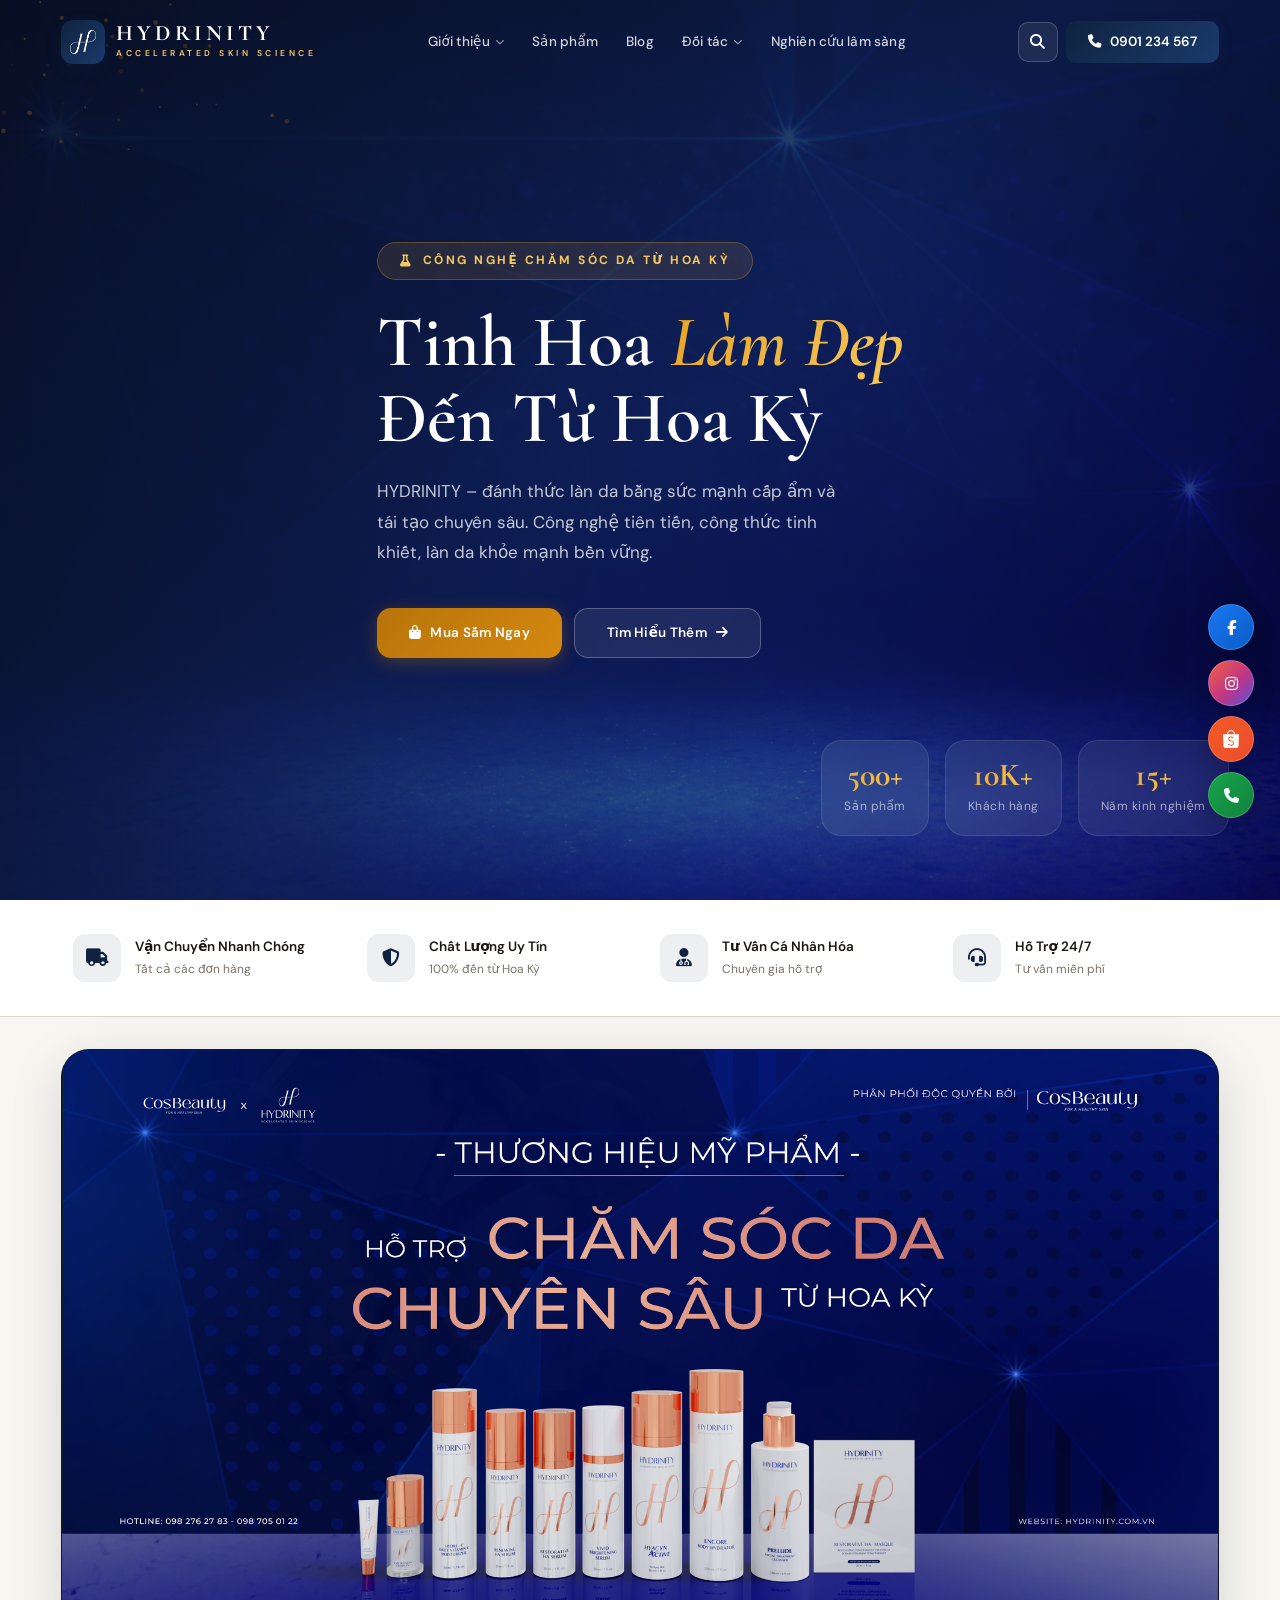
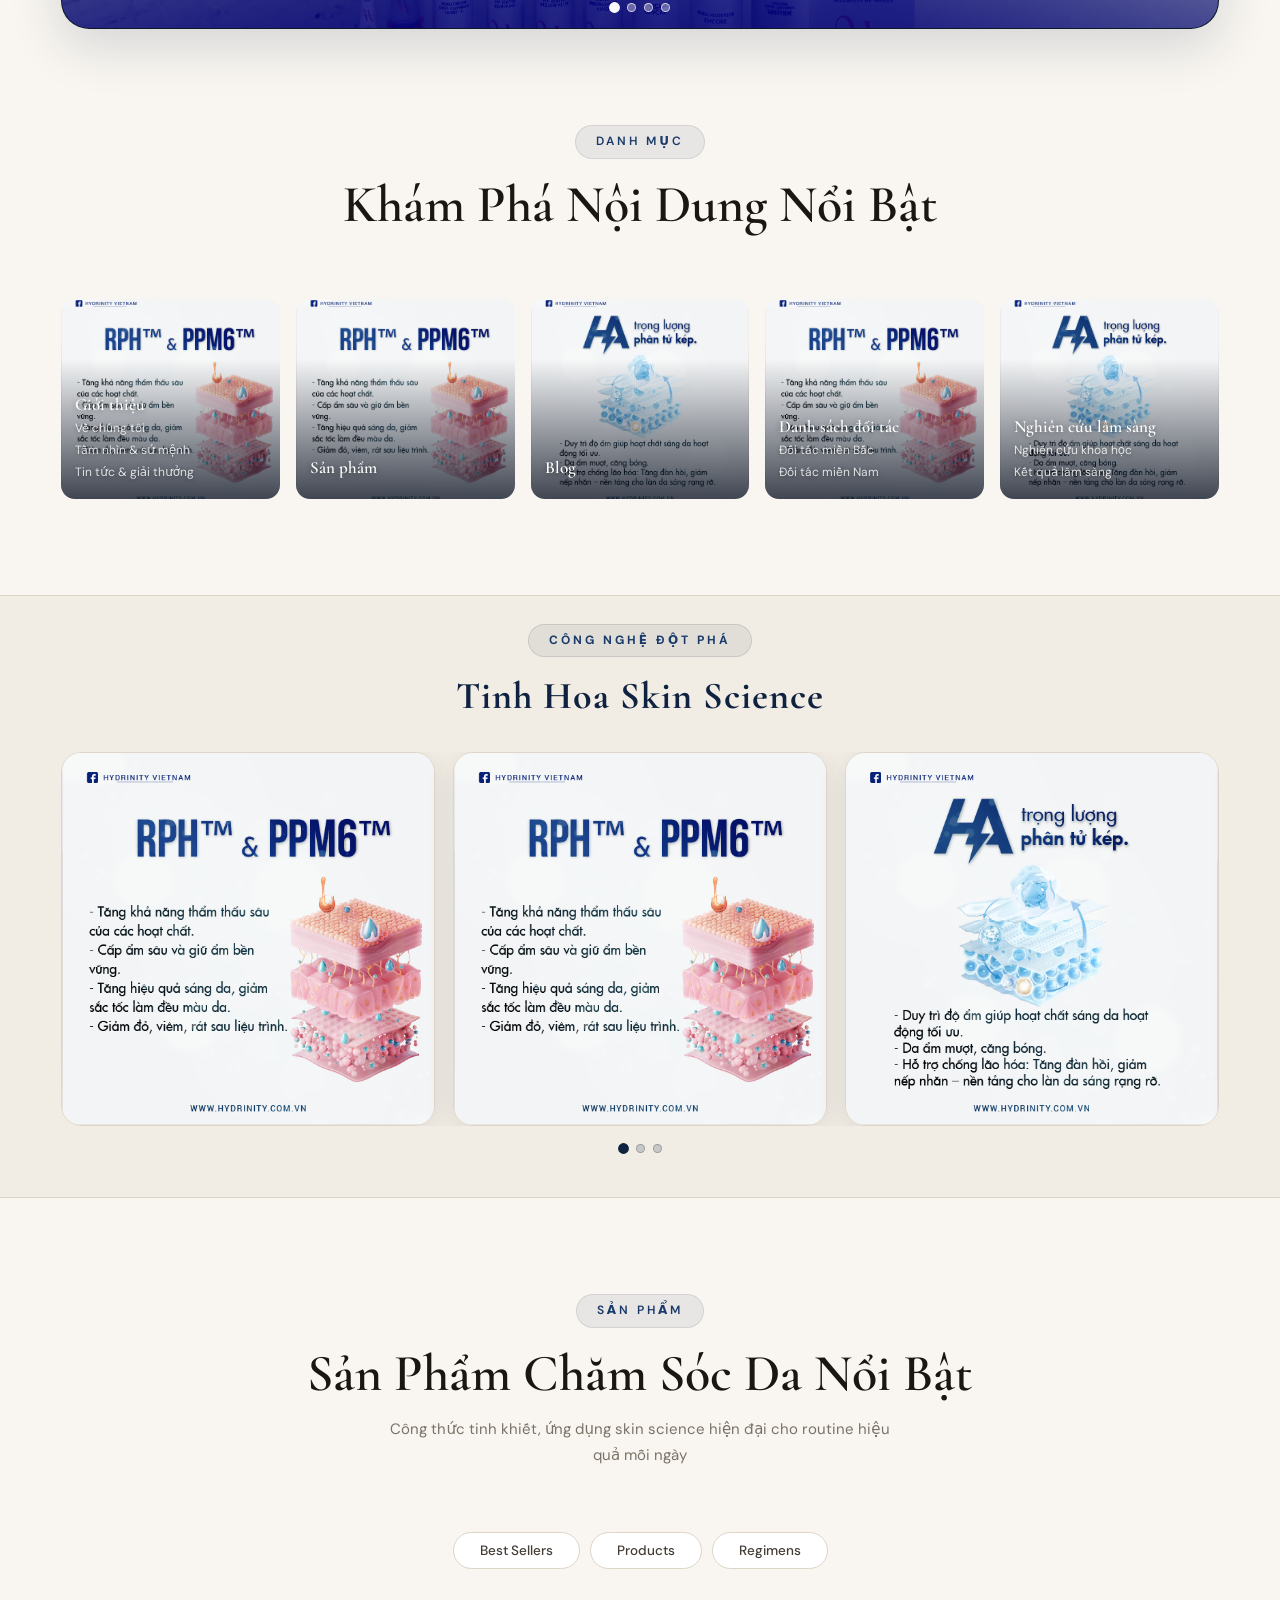
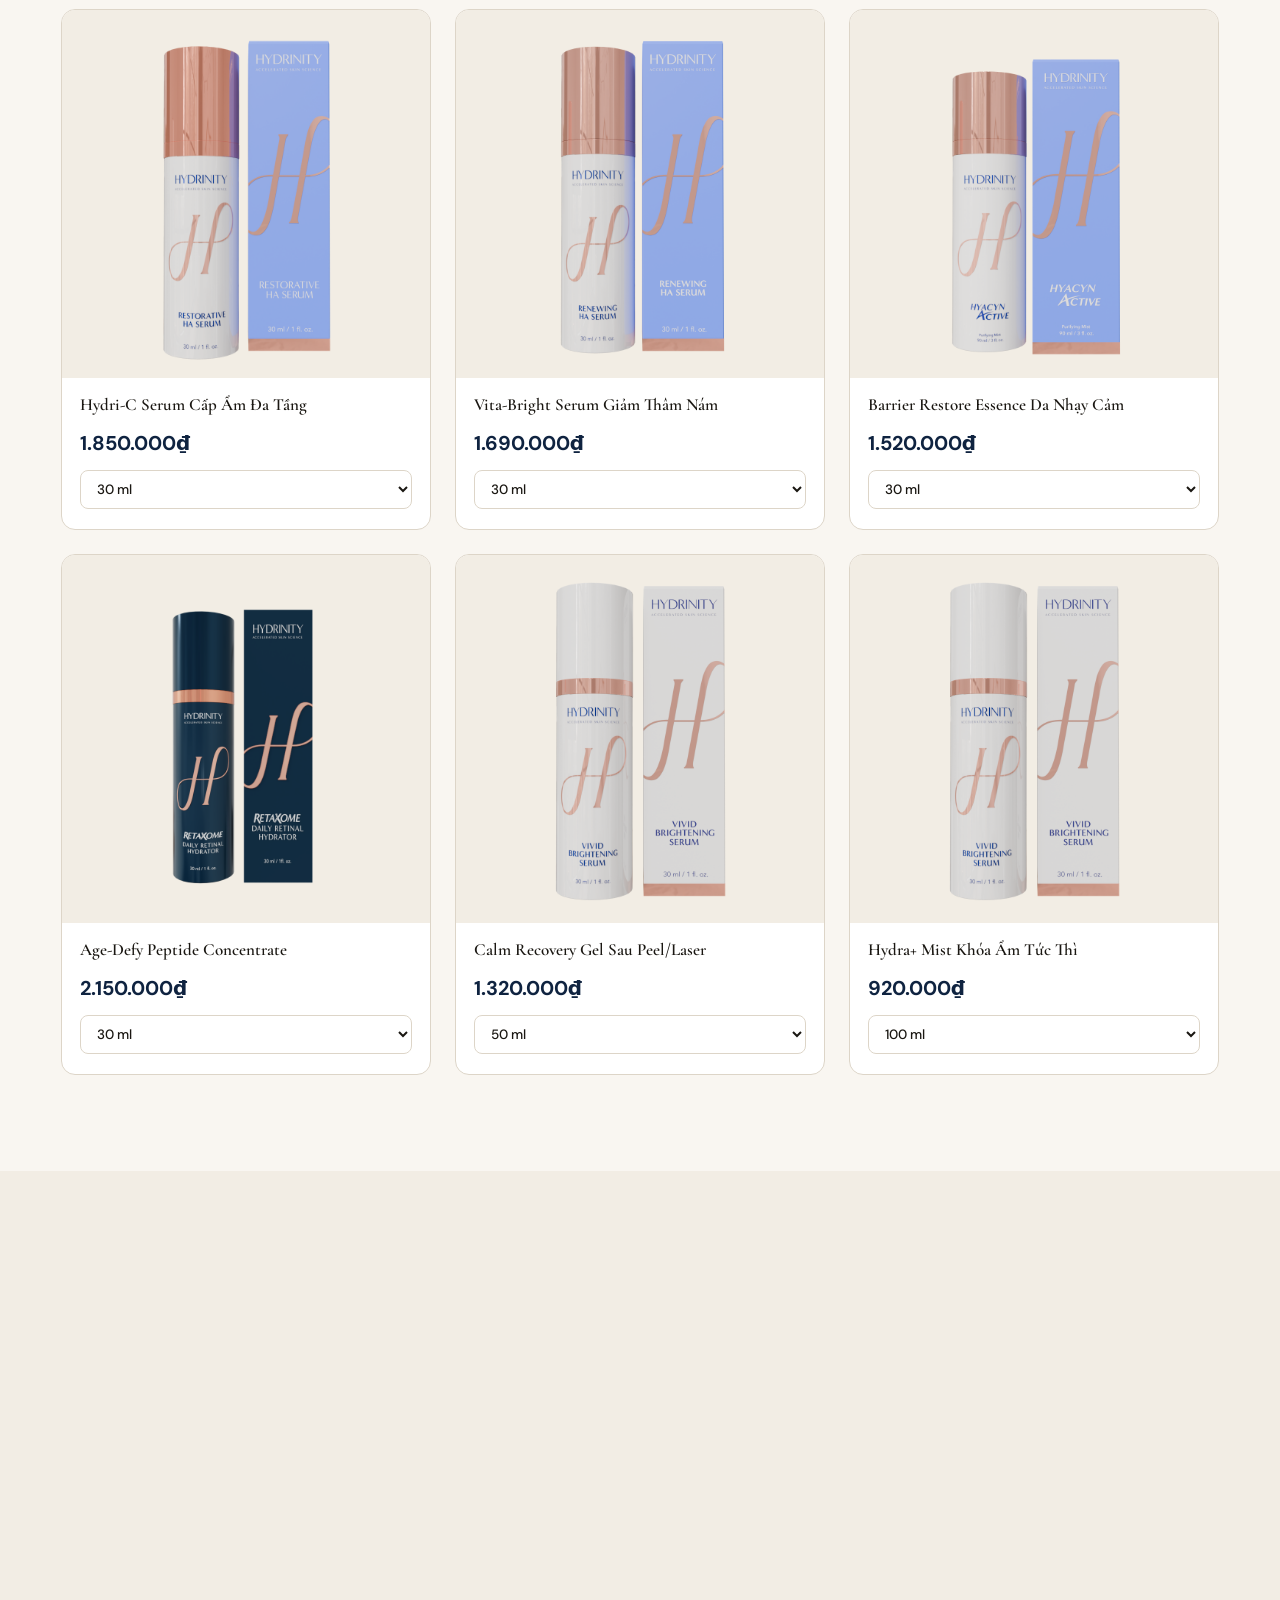
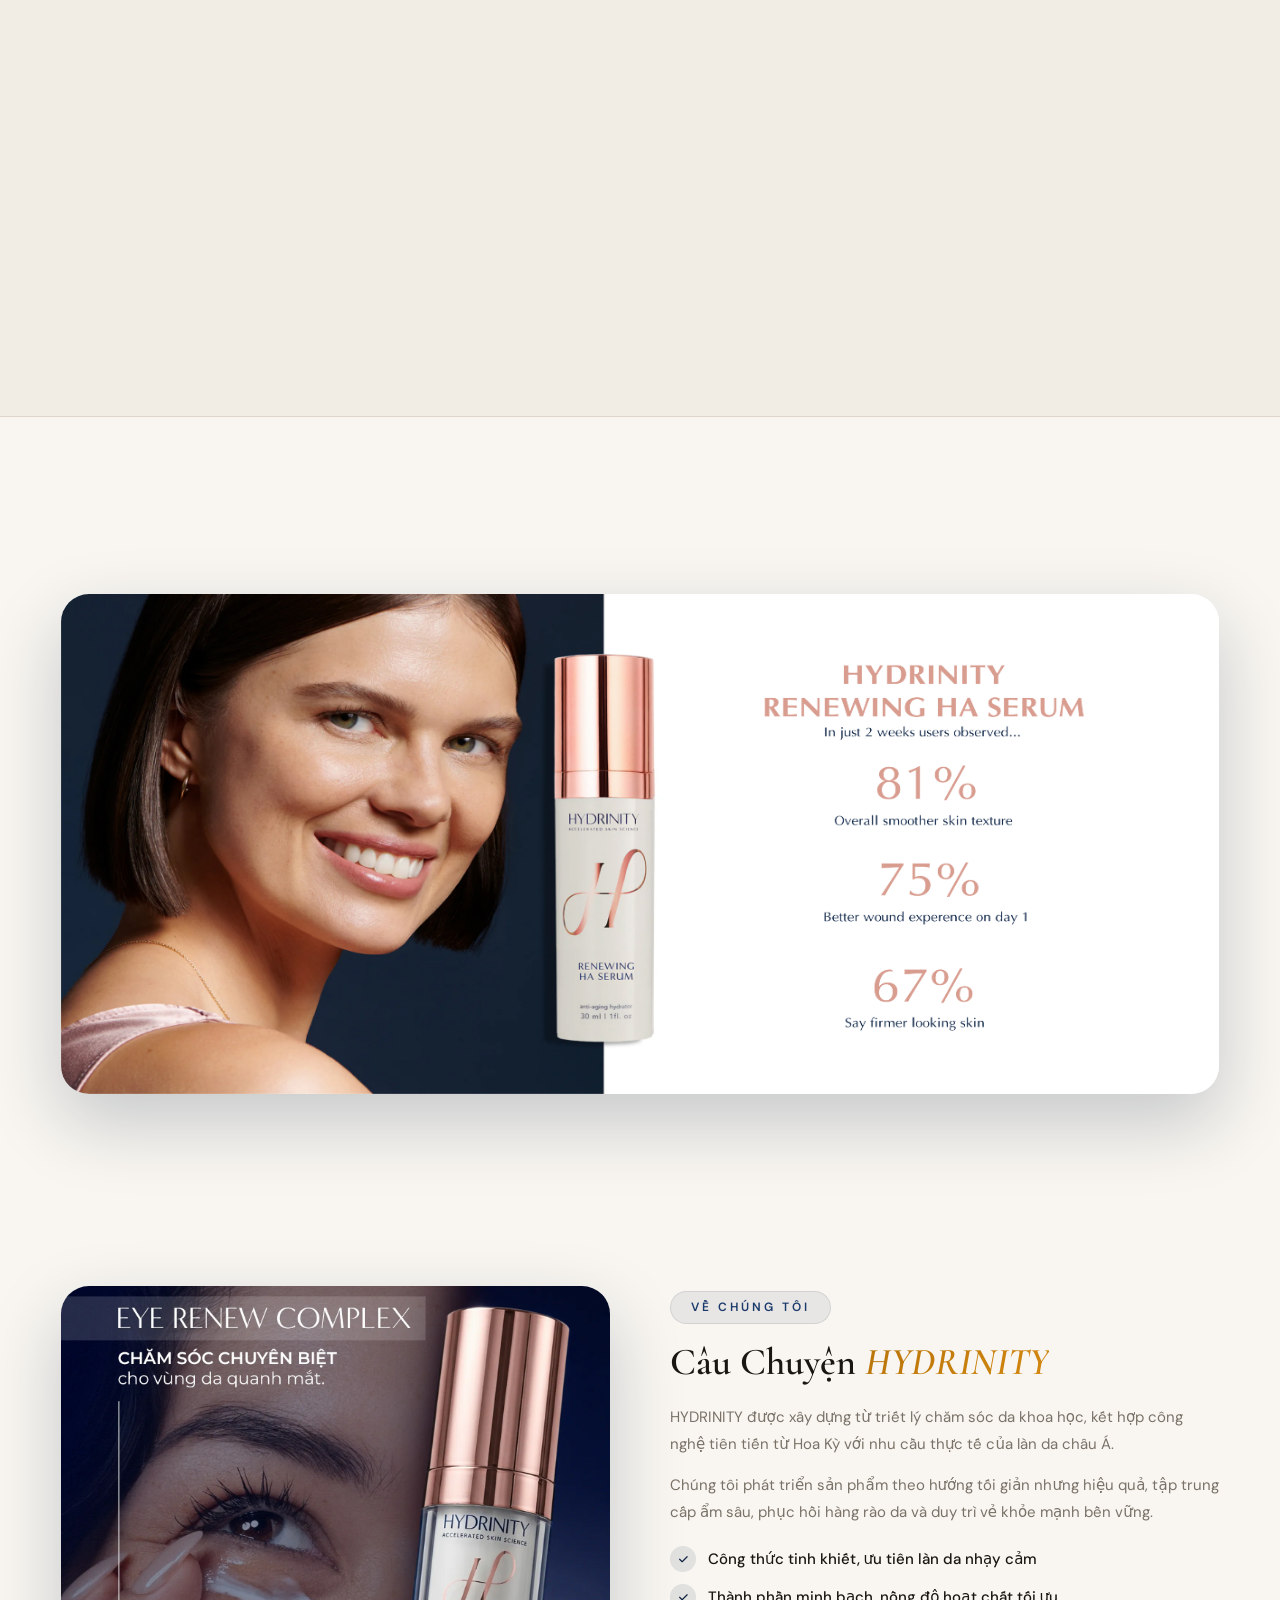
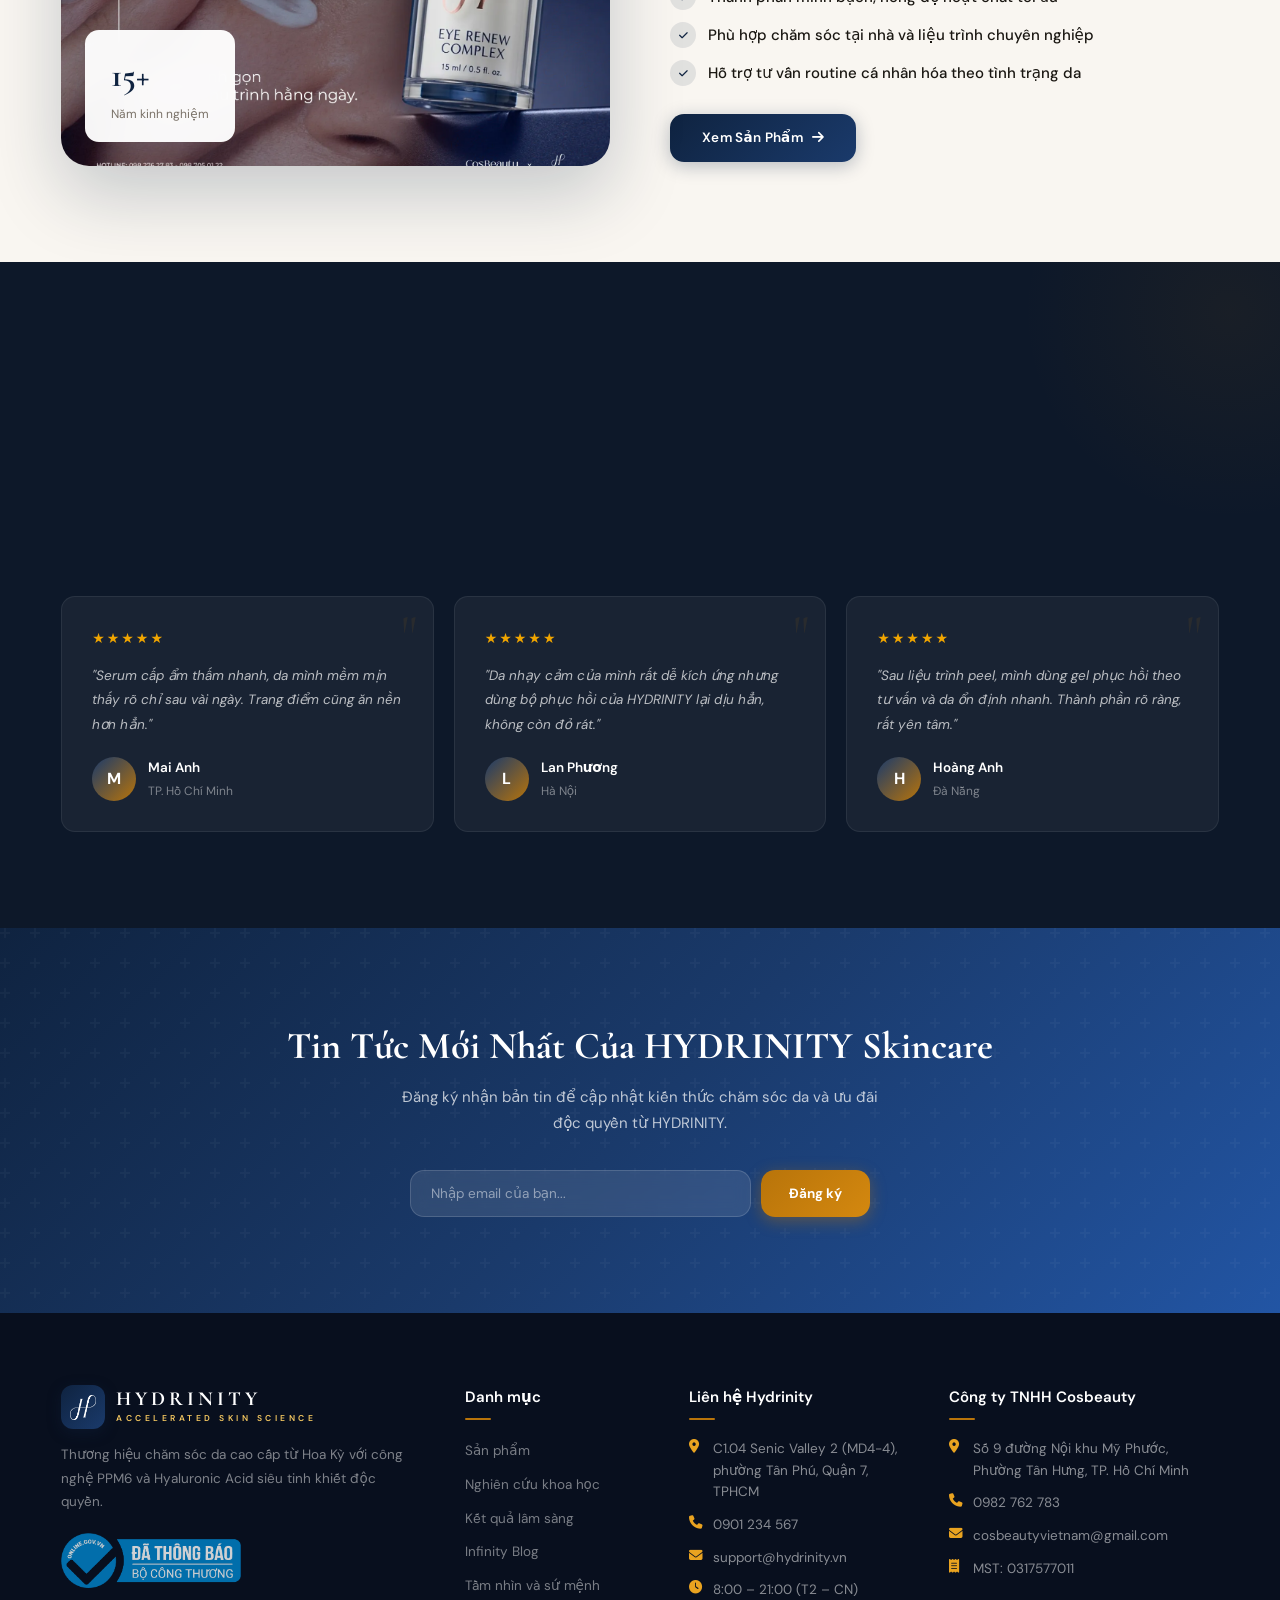
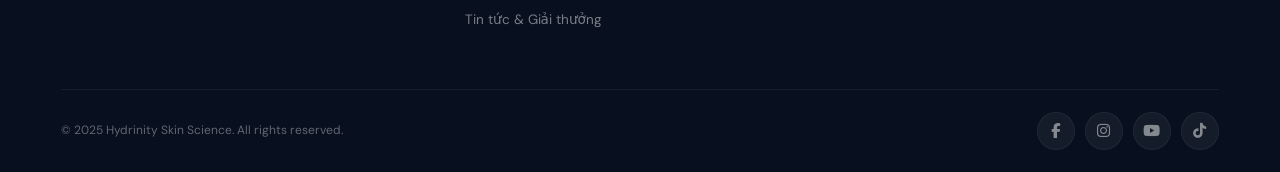
==== index copy.html @ 68341dcb "first commit" ====
<!DOCTYPE html>
<html lang="vi">
<head>
<meta charset="UTF-8">
<meta name="viewport" content="width=device-width, initial-scale=1.0">
<title>HYDRINITY – Accelerated Skin Science</title>
<meta name="description" content="HYDRINITY – thương hiệu chăm sóc da cao cấp từ Hoa Kỳ. Công nghệ PPM6, Hyaluronic Acid siêu tinh khiết, phục hồi và cấp ẩm chuyên sâu.">
<link rel="preconnect" href="https://fonts.googleapis.com">
<link href="https://fonts.googleapis.com/css2?family=Cormorant+Garamond:ital,wght@0,400;0,500;0,600;0,700;1,400;1,600&family=DM+Sans:wght@300;400;500;600&display=swap" rel="stylesheet">
<link rel="stylesheet" href="https://cdnjs.cloudflare.com/ajax/libs/font-awesome/6.5.1/css/all.min.css">
<style>
/* ══════════════════════════════════════════════════════════════
   DESIGN TOKENS – một nguồn sự thật duy nhất
   ══════════════════════════════════════════════════════════════ */
:root {
  /* Brand palette */
  --navy:        #0F2340;
  --navy-mid:    #1A3A6B;
  --navy-light:  #2255A4;
  --gold:        #B8740A;
  --gold-mid:    #D4880F;
  --gold-light:  #E9A320;
  --gold-pale:   #F5C860;

  /* Surface */
  --cream:       #F9F6F1;
  --cream-mid:   #F2EDE4;
  --cream-dark:  #E8E0D4;
  --white:       #FFFFFF;

  /* Text */
  --ink:         #1A1712;
  --ink-mid:     #433D35;
  --ink-light:   #7A7268;
  --ink-pale:    #A89E92;

  /* Borders */
  --border:      #DDD5C8;
  --border-light:#EDE7DD;

  /* Dark surface (testimonials, footer) */
  --dark-bg:     #080F1E;
  --dark-mid:    #0D1829;
  --dark-surface:rgba(255,255,255,.05);
  --dark-border: rgba(255,255,255,.07);

  /* Typography */
  --font-display:'Cormorant Garamond', Georgia, serif;
  --font-body:   'DM Sans', system-ui, sans-serif;

  /* Type scale – fluid */
  --text-xs:   clamp(10px, 1.1vw, 12px);
  --text-sm:   clamp(12px, 1.3vw, 13.5px);
  --text-base: clamp(13.5px, 1.5vw, 15px);
  --text-md:   clamp(15px, 1.7vw, 17px);
  --text-lg:   clamp(18px, 2vw, 20px);
  --text-xl:   clamp(22px, 3vw, 28px);
  --text-2xl:  clamp(28px, 4vw, 38px);
  --text-3xl:  clamp(34px, 5vw, 52px);
  --text-hero: clamp(38px, 6vw, 72px);

  /* Spacing */
  --space-xs:  8px;
  --space-sm:  16px;
  --space-md:  24px;
  --space-lg:  40px;
  --space-xl:  64px;
  --space-2xl: 96px;

  /* Radius */
  --r-sm:  8px;
  --r-md:  14px;
  --r-lg:  20px;
  --r-xl:  28px;

  /* Shadows */
  --shadow-sm:   0 2px 12px rgba(15,35,64,.07);
  --shadow-md:   0 6px 28px rgba(15,35,64,.10);
  --shadow-lg:   0 16px 52px rgba(15,35,64,.16);
  --shadow-xl:   0 28px 72px rgba(15,35,64,.22);

  /* Transitions */
  --ease:        all .35s cubic-bezier(.4,0,.2,1);
  --ease-spring: all .45s cubic-bezier(.34,1.56,.64,1);

  /* Layout */
  --max-w:       1260px;
  --pad-x:       clamp(18px, 4vw, 56px);
}

/* ══════════════════════════════════════════════════════════════
   BASE RESET
   ══════════════════════════════════════════════════════════════ */
*, *::before, *::after { margin: 0; padding: 0; box-sizing: border-box; }
html { scroll-behavior: smooth; font-size: 16px; }
body {
  font-family: var(--font-body);
  font-size: var(--text-base);
  background: var(--cream);
  color: var(--ink);
  line-height: 1.65;
  overflow-x: hidden;
  -webkit-font-smoothing: antialiased;
}
img { display: block; max-width: 100%; }
a { color: inherit; }
button { font-family: inherit; }

/* ══════════════════════════════════════════════════════════════
   SHARED UTILITIES
   ══════════════════════════════════════════════════════════════ */
.container {
  max-width: var(--max-w);
  margin: 0 auto;
  padding-left: var(--pad-x);
  padding-right: var(--pad-x);
}

.section { padding: var(--space-2xl) 0; }

.section-tag {
  display: inline-block;
  font-family: var(--font-body);
  font-size: var(--text-xs);
  font-weight: 600;
  letter-spacing: 3px;
  text-transform: uppercase;
  color: var(--navy-mid);
  background: rgba(15,35,64,.07);
  border: 1px solid rgba(15,35,64,.10);
  padding: 6px 20px;
  border-radius: 50px;
  margin-bottom: var(--space-sm);
}

.section-header {
  text-align: center;
  margin-bottom: var(--space-xl);
}
.section-header h2 {
  font-family: var(--font-display);
  font-size: var(--text-3xl);
  font-weight: 600;
  color: var(--ink);
  line-height: 1.15;
  margin-bottom: 12px;
}
.section-header p {
  font-size: var(--text-base);
  color: var(--ink-light);
  max-width: 520px;
  margin: 0 auto;
  line-height: 1.75;
}

/* Buttons */
.btn {
  display: inline-flex;
  align-items: center;
  gap: 9px;
  font-family: var(--font-body);
  font-size: var(--text-sm);
  font-weight: 600;
  text-decoration: none;
  border: none;
  cursor: pointer;
  border-radius: var(--r-md);
  padding: 13px 32px;
  transition: var(--ease);
  letter-spacing: .3px;
}
.btn-primary {
  background: linear-gradient(135deg, var(--gold), var(--gold-mid));
  color: #fff;
  box-shadow: 0 4px 18px rgba(184,116,10,.35);
}
.btn-primary:hover {
  transform: translateY(-3px);
  box-shadow: 0 10px 32px rgba(184,116,10,.5);
}
.btn-outline {
  background: rgba(255,255,255,.08);
  color: #fff;
  border: 1.5px solid rgba(255,255,255,.25);
  backdrop-filter: blur(8px);
}
.btn-outline:hover {
  background: rgba(255,255,255,.16);
  border-color: rgba(255,255,255,.6);
  transform: translateY(-3px);
}
.btn-navy {
  background: linear-gradient(135deg, var(--navy), var(--navy-mid));
  color: #fff;
  box-shadow: 0 4px 18px rgba(15,35,64,.28);
}
.btn-navy:hover {
  transform: translateY(-3px);
  box-shadow: 0 10px 32px rgba(15,35,64,.42);
}

/* Fade-up scroll reveal */
.fade-up {
  opacity: 0;
  transform: translateY(26px);
  transition: opacity .7s ease, transform .7s ease;
}
.fade-up.visible {
  opacity: 1;
  transform: none;
}

/* ══════════════════════════════════════════════════════════════
   HEADER
   ══════════════════════════════════════════════════════════════ */
.header {
  position: fixed;
  top: 0; left: 0; right: 0;
  z-index: 1000;
  padding: 20px 0;
  transition: var(--ease);
}
.header.scrolled {
  background: rgba(249,246,241,.96);
  backdrop-filter: blur(20px) saturate(180%);
  box-shadow: 0 1px 0 var(--border), var(--shadow-sm);
  padding: 12px 0;
}

.header-inner {
  display: flex;
  align-items: center;
  justify-content: space-between;
  gap: var(--space-md);
}

/* Logo */
.logo {
  display: flex;
  align-items: center;
  gap: 11px;
  text-decoration: none;
  flex-shrink: 0;
}
.logo-icon {
  width: 44px; height: 44px;
  background: linear-gradient(135deg, var(--navy), var(--navy-mid));
  border-radius: 12px;
  display: flex; align-items: center; justify-content: center;
  box-shadow: 0 4px 14px rgba(15,35,64,.38);
  transition: var(--ease);
  overflow: hidden;
}
.logo-icon img { width: 26px; height: auto; }
.logo:hover .logo-icon { transform: rotate(-4deg) scale(1.06); }
.logo-wordmark { display: flex; flex-direction: column; }
.logo-name {
  font-family: var(--font-display);
  font-size: 22px;
  font-weight: 700;
  letter-spacing: 4px;
  color: #fff;
  line-height: 1;
  transition: color .3s;
}
.logo-sub {
  font-size: 8.5px;
  letter-spacing: 3.5px;
  text-transform: uppercase;
  color: var(--gold-pale);
  font-weight: 600;
  margin-top: 3px;
  transition: color .3s;
}
.header.scrolled .logo-name { color: var(--navy); }
.header.scrolled .logo-sub  { color: var(--gold); }

/* Nav */
nav { display: flex; align-items: center; gap: 28px; }
.nav-item { position: relative; }
.nav-link {
  font-size: var(--text-sm);
  font-weight: 500;
  color: rgba(255,255,255,.82);
  text-decoration: none;
  padding: 8px 0;
  display: inline-flex; align-items: center; gap: 5px;
  position: relative;
  transition: color .25s;
  letter-spacing: .2px;
}
.nav-link::after {
  content: '';
  position: absolute; bottom: 0; left: 50%;
  transform: translateX(-50%);
  width: 0; height: 2px;
  background: linear-gradient(90deg, var(--gold), var(--gold-pale));
  border-radius: 2px;
  transition: width .3s;
}
.nav-link:hover { color: #fff; }
.nav-link:hover::after { width: 100%; }
.header.scrolled .nav-link { color: var(--ink-mid); }
.header.scrolled .nav-link:hover { color: var(--navy); }

/* Dropdown */
.nav-item.has-dropdown::after {
  content: ''; position: absolute;
  left: 0; right: 0; top: 100%; height: 14px;
}
.nav-dropdown {
  position: absolute;
  top: calc(100% + 10px); left: 50%;
  transform: translateX(-50%);
  min-width: 210px;
  background: var(--white);
  border: 1px solid var(--border);
  border-radius: var(--r-md);
  padding: 8px;
  box-shadow: var(--shadow-lg);
  opacity: 0; visibility: hidden; pointer-events: none;
  transition: opacity .22s, visibility .22s;
  z-index: 1100;
}
.nav-dropdown a {
  display: block;
  color: var(--ink-mid);
  text-decoration: none;
  font-size: var(--text-sm);
  font-weight: 500;
  padding: 9px 13px;
  border-radius: var(--r-sm);
  transition: var(--ease);
}
.nav-sub-label {
  position: relative;
  display: inline-block;
  padding-bottom: 2px;
}
.nav-sub-label::after {
  content: '';
  position: absolute;
  left: 0;
  bottom: -3px;
  width: 100%;
  height: 2px;
  border-radius: 2px;
  background: linear-gradient(90deg, var(--gold), var(--gold-light));
  transform: scaleX(0);
  transform-origin: left;
  transition: transform .28s ease;
}
.nav-dropdown a:hover {
  background: transparent;
  color: var(--navy);
}
.nav-dropdown a:focus-visible {
  background: transparent;
  color: var(--navy);
}
.nav-dropdown a:hover .nav-sub-label::after,
.nav-dropdown a:focus-visible .nav-sub-label::after {
  transform: scaleX(1);
}
.nav-item.has-dropdown:hover .nav-dropdown,
.nav-item.has-dropdown:focus-within .nav-dropdown {
  opacity: 1; visibility: visible; pointer-events: auto;
}

/* Header actions */
.header-actions { display: flex; align-items: center; gap: 8px; }
.hdr-icon {
  width: 40px; height: 40px;
  border-radius: 10px;
  border: 1px solid rgba(255,255,255,.18);
  background: rgba(255,255,255,.08);
  backdrop-filter: blur(10px);
  display: flex; align-items: center; justify-content: center;
  text-decoration: none;
  cursor: pointer;
  color: #fff;
  font-size: 15px;
  transition: var(--ease);
}
.hdr-icon:hover {
  background: rgba(255,255,255,.18);
  border-color: rgba(255,255,255,.4);
  transform: translateY(-2px);
}
.header.scrolled .hdr-icon {
  color: var(--navy);
  background: rgba(15,35,64,.06);
  border-color: rgba(15,35,64,.12);
}
.header.scrolled .hdr-icon:hover { background: rgba(15,35,64,.12); }

.phone-btn {
  display: flex; align-items: center; gap: 8px;
  background: linear-gradient(135deg, var(--navy), var(--navy-mid));
  color: #fff;
  text-decoration: none;
  padding: 10px 22px;
  border-radius: 10px;
  font-weight: 600;
  font-size: var(--text-sm);
  transition: var(--ease);
  box-shadow: 0 4px 14px rgba(15,35,64,.3);
}
.phone-btn:hover {
  transform: translateY(-2px);
  box-shadow: 0 8px 24px rgba(15,35,64,.45);
}

.mobile-menu {
  display: none;
  width: 40px; height: 40px;
  border-radius: 10px;
  border: 1px solid rgba(255,255,255,.2);
  background: rgba(255,255,255,.08);
  color: #fff;
  font-size: 18px;
  cursor: pointer;
  align-items: center; justify-content: center;
  transition: var(--ease);
}
.header.scrolled .mobile-menu {
  color: var(--navy);
  background: rgba(15,35,64,.06);
  border-color: rgba(15,35,64,.12);
}

/* Shopee icon */
.shopee-mark { display: block; width: 17px; height: 17px; line-height: 0; }
.shopee-mark svg { display: block; width: 100%; height: 100%; }

/* ══════════════════════════════════════════════════════════════
   MOBILE NAV
   ══════════════════════════════════════════════════════════════ */
.mobile-nav {
  position: fixed; inset: 0;
  z-index: 2000;
  visibility: hidden; opacity: 0;
  transition: var(--ease);
}
.mobile-nav.open { visibility: visible; opacity: 1; }
.mobile-nav-backdrop {
  position: absolute; inset: 0;
  background: rgba(8,15,30,.5);
  backdrop-filter: blur(4px);
}
.mobile-nav-panel {
  position: absolute;
  top: 0; right: -280px;
  width: 268px; height: 100%;
  background: var(--white);
  box-shadow: -4px 0 30px rgba(0,0,0,.12);
  transition: right .4s cubic-bezier(.4,0,.2,1);
  padding: var(--space-md);
  display: flex; flex-direction: column;
}
.mobile-nav.open .mobile-nav-panel { right: 0; }

.mobile-nav-top {
  display: flex;
  justify-content: space-between;
  align-items: center;
  margin-bottom: var(--space-lg);
  padding-bottom: var(--space-sm);
  border-bottom: 1px solid var(--border-light);
}
.mobile-nav-close {
  background: none; border: none;
  font-size: 20px; cursor: pointer;
  color: var(--ink);
  width: 36px; height: 36px;
  border-radius: 50%;
  display: flex; align-items: center; justify-content: center;
  transition: var(--ease);
}
.mobile-nav-close:hover { background: var(--cream-mid); }

.mobile-nav-links { list-style: none; flex: 1; overflow-y: auto; }
.mobile-nav-links li { margin-bottom: 2px; }
.mobile-nav-links a {
  display: flex; align-items: center; gap: 11px;
  text-decoration: none;
  color: var(--ink);
  font-weight: 500;
  font-size: var(--text-base);
  padding: 12px 13px;
  border-radius: var(--r-md);
  transition: var(--ease);
}
.mobile-nav-links a:hover { background: var(--cream-mid); color: var(--navy); }
.mobile-nav-links a i { width: 17px; text-align: center; color: var(--navy); font-size: 14px; }

.mobile-acc-item { margin-bottom: 2px; }
.mobile-accordion-trigger {
  width: 100%;
  display: flex; align-items: center; justify-content: space-between;
  background: none; border: none; cursor: pointer;
  color: var(--ink);
  font-weight: 500;
  font-size: var(--text-base);
  padding: 12px 13px;
  border-radius: var(--r-md);
  transition: var(--ease); text-align: left;
}
.mobile-accordion-trigger:hover { background: var(--cream-mid); color: var(--navy); }
.mobile-accordion-title { display: flex; align-items: center; gap: 11px; }
.mobile-accordion-title i { width: 17px; text-align: center; color: var(--navy); font-size: 14px; }
.mobile-accordion-trigger .chevron { font-size: 11px; color: var(--ink-light); transition: transform .25s; }
.mobile-acc-item.open .chevron { transform: rotate(180deg); color: var(--navy); }
.mobile-submenu { max-height: 0; overflow: hidden; transition: max-height .3s; padding-left: 10px; }
.mobile-acc-item.open .mobile-submenu { max-height: 280px; }
.mobile-submenu a {
  font-size: var(--text-sm);
  color: var(--ink-mid);
  padding: 9px 12px;
}
.mobile-nav-phone {
  display: flex; align-items: center; justify-content: center; gap: 9px;
  background: linear-gradient(135deg, var(--navy), var(--navy-mid));
  color: #fff;
  text-decoration: none;
  padding: 14px;
  border-radius: var(--r-md);
  font-weight: 600;
  font-size: var(--text-base);
  margin-top: auto;
  margin-top: var(--space-md);
}

/* ══════════════════════════════════════════════════════════════
   PRODUCT SEARCH MODAL
   ══════════════════════════════════════════════════════════════ */
.search-modal {
  position: fixed;
  inset: 0;
  z-index: 2200;
  display: grid;
  place-items: center;
  opacity: 0;
  visibility: hidden;
  pointer-events: none;
  transition: opacity .25s ease, visibility .25s ease;
}
.search-modal.open {
  opacity: 1;
  visibility: visible;
  pointer-events: auto;
}
.search-modal-backdrop {
  position: absolute;
  inset: 0;
  background: rgba(8,15,30,.55);
  backdrop-filter: blur(6px);
}
.search-modal-panel {
  position: relative;
  width: min(860px, calc(100% - 28px));
  max-height: min(80vh, 760px);
  background: var(--white);
  border-radius: var(--r-lg);
  border: 1px solid var(--border);
  box-shadow: var(--shadow-xl);
  display: flex;
  flex-direction: column;
  overflow: hidden;
}
.search-modal-head {
  display: flex;
  align-items: center;
  justify-content: space-between;
  gap: 14px;
  padding: 18px 20px;
  border-bottom: 1px solid var(--border-light);
}
.search-modal-head h3 {
  font-family: var(--font-display);
  font-size: 27px;
  line-height: 1.1;
  color: var(--navy);
}
.search-close {
  width: 36px;
  height: 36px;
  border-radius: 50%;
  border: 1px solid var(--border);
  background: var(--white);
  color: var(--ink-mid);
  font-size: 15px;
  cursor: pointer;
  transition: var(--ease);
}
.search-close:hover {
  background: var(--cream-mid);
  color: var(--navy);
}
.search-modal-controls {
  padding: 16px 20px;
  border-bottom: 1px solid var(--border-light);
}
.search-controls-row {
  display: flex;
  align-items: center;
  gap: 10px;
}
.search-type-select {
  width: 165px;
  height: 44px;
  border: 1.5px solid var(--border);
  border-radius: 12px;
  background: var(--white);
  color: var(--ink);
  font-size: var(--text-sm);
  font-family: var(--font-body);
  font-weight: 600;
  padding: 0 36px 0 12px;
  outline: none;
  cursor: pointer;
  transition: var(--ease);
}
.search-type-select:focus {
  border-color: rgba(15,35,64,.35);
  box-shadow: 0 0 0 4px rgba(15,35,64,.08);
}
.search-input-wrap {
  position: relative;
  flex: 1;
  min-width: 0;
}
.search-input-wrap i {
  position: absolute;
  left: 14px;
  top: 50%;
  transform: translateY(-50%);
  color: var(--ink-light);
  font-size: 13px;
}
.search-input-wrap input {
  width: 100%;
  height: 44px;
  border: 1.5px solid var(--border);
  border-radius: 12px;
  background: var(--white);
  color: var(--ink);
  font-size: var(--text-base);
  font-family: var(--font-body);
  padding: 0 14px 0 40px;
  outline: none;
  transition: var(--ease);
}
.search-input-wrap input:focus {
  border-color: rgba(15,35,64,.35);
  box-shadow: 0 0 0 4px rgba(15,35,64,.08);
}
.search-table-wrap {
  padding: 6px 20px 18px;
  overflow: auto;
}
.search-table {
  width: 100%;
  border-collapse: collapse;
  table-layout: fixed;
}
.search-table th,
.search-table td {
  padding: 12px 10px;
  border-bottom: 1px solid var(--border-light);
  font-size: var(--text-sm);
  text-align: left;
  vertical-align: middle;
}
.search-table th {
  color: var(--ink-mid);
  font-weight: 600;
  position: sticky;
  top: 0;
  background: var(--white);
  z-index: 1;
}
.search-table td {
  color: var(--ink);
}
.search-table th:nth-child(1),
.search-table td:nth-child(1) { width: 52px; }
.search-table th:nth-child(3),
.search-table td:nth-child(3) { width: 118px; }
.search-table th:nth-child(4),
.search-table td:nth-child(4) {
  width: 86px;
  text-align: right;
}
.search-table.blog-mode th:nth-child(3),
.search-table.blog-mode td:nth-child(3) {
  display: none;
}
.search-name-scroll {
  display: block;
  width: 100%;
  white-space: nowrap;
  overflow-x: auto;
  overflow-y: hidden;
  scrollbar-width: thin;
  padding-bottom: 2px;
}
.search-name-scroll::-webkit-scrollbar { height: 6px; }
.search-name-scroll::-webkit-scrollbar-thumb {
  background: rgba(15,35,64,.25);
  border-radius: 999px;
}
.search-table .price {
  color: var(--navy);
  font-weight: 700;
  white-space: nowrap;
  text-align: right;
}
.search-table .meta {
  color: var(--ink-light);
  font-weight: 600;
  white-space: nowrap;
  text-align: right;
}
.search-go {
  display: inline-flex;
  align-items: center;
  justify-content: center;
  text-decoration: none;
  height: 32px;
  min-width: 64px;
  border-radius: 999px;
  background: linear-gradient(135deg, var(--navy), var(--navy-mid));
  color: #fff;
  font-size: var(--text-xs);
  font-weight: 600;
  padding: 0 13px;
  transition: var(--ease);
}
.search-go:hover {
  transform: translateY(-2px);
  box-shadow: 0 8px 18px rgba(15,35,64,.28);
}
.search-empty {
  display: none;
  text-align: center;
  color: var(--ink-light);
  font-size: var(--text-sm);
  padding: 14px 0 2px;
}

/* ══════════════════════════════════════════════════════════════
   HERO
   ══════════════════════════════════════════════════════════════ */
.hero {
  position: relative;
  height: 100vh; min-height: 640px;
  display: flex; align-items: center;
  overflow: hidden;
}
.hero-bg { position: absolute; inset: 0; }
.hero-bg img {
  width: 100%; height: 100%;
  object-fit: cover;
  animation: heroZoom 24s ease infinite alternate;
}
.hero-overlay {
  position: absolute; inset: 0;
  background: linear-gradient(
    135deg,
    rgba(8,15,30,.92) 0%,
    rgba(15,35,64,.72) 50%,
    rgba(0,0,0,.28) 100%
  );
}
#heroParticles { position: absolute; inset: 0; z-index: 1; pointer-events: none; }

.hero-content {
  position: relative; z-index: 2;
  animation: fadeInUp .9s ease both;
}

.hero-badge {
  display: inline-flex; align-items: center; gap: 9px;
  background: rgba(233,163,32,.12);
  border: 1px solid rgba(233,163,32,.3);
  padding: 8px 22px;
  border-radius: 50px;
  color: var(--gold-pale);
  font-size: var(--text-xs);
  font-weight: 700;
  letter-spacing: 2.5px;
  text-transform: uppercase;
  margin-bottom: var(--space-md);
}

.hero h1 {
  font-family: var(--font-display);
  font-size: var(--text-hero);
  font-weight: 600;
  color: #fff;
  line-height: 1.06;
  margin-bottom: 20px;
  max-width: 680px;
}
.hero h1 em {
  font-style: italic;
  background: linear-gradient(130deg, var(--gold-light), var(--gold-pale));
  -webkit-background-clip: text;
  -webkit-text-fill-color: transparent;
  background-clip: text;
}
.hero p {
  font-size: var(--text-md);
  color: rgba(255,255,255,.76);
  max-width: 480px;
  margin-bottom: var(--space-lg);
  line-height: 1.8;
}

.hero-btns { display: flex; gap: 12px; flex-wrap: wrap; }

.hero-stats {
  position: absolute;
  bottom: var(--space-xl);
  right: var(--pad-x);
  z-index: 2;
  display: flex; gap: 16px;
}
.stat {
  text-align: center;
  background: rgba(255,255,255,.07);
  backdrop-filter: blur(12px);
  padding: 18px 22px;
  border-radius: var(--r-lg);
  border: 1px solid rgba(255,255,255,.1);
  min-width: 100px;
}
.stat-num {
  font-family: var(--font-display);
  font-size: 32px;
  font-weight: 700;
  background: linear-gradient(130deg, var(--gold-light), var(--gold-pale));
  -webkit-background-clip: text;
  -webkit-text-fill-color: transparent;
  background-clip: text;
  line-height: 1;
}
.stat-label {
  font-size: var(--text-xs);
  color: rgba(255,255,255,.6);
  margin-top: 6px;
  letter-spacing: .5px;
}

/* ══════════════════════════════════════════════════════════════
   FEATURES BAR
   ══════════════════════════════════════════════════════════════ */
.features-bar {
  background: var(--white);
  border-bottom: 1px solid var(--border);
}
.features-inner {
  display: grid;
  grid-template-columns: repeat(4, 1fr);
  gap: var(--space-sm);
  padding-top: 22px; padding-bottom: 22px;
}
.feature-item {
  display: flex; align-items: center; gap: 14px;
  padding: 12px;
  border-radius: var(--r-sm);
  transition: var(--ease);
}
.feature-item:hover { background: var(--cream); }
.feature-icon {
  width: 48px; height: 48px;
  background: rgba(15,35,64,.07);
  border-radius: 12px;
  display: flex; align-items: center; justify-content: center;
  font-size: 18px;
  color: var(--navy);
  flex-shrink: 0;
  transition: var(--ease);
}
.feature-item:hover .feature-icon {
  background: linear-gradient(135deg, var(--navy), var(--navy-mid));
  color: #fff;
  transform: scale(1.06);
}
.feature-item h4 { font-size: var(--text-sm); font-weight: 600; color: var(--ink); }
.feature-item p  { font-size: var(--text-xs); color: var(--ink-light); margin-top: 2px; }

/* ══════════════════════════════════════════════════════════════
   HERO SLIDER (Main banner)
   ══════════════════════════════════════════════════════════════ */
.mid-slider { padding: 32px 0 0; background: var(--cream); }
.mid-slider-frame {
  position: relative;
  height: 580px;
  border-radius: var(--r-xl);
  overflow: hidden;
  border: 1px solid rgba(15,35,64,.1);
  box-shadow: var(--shadow-lg);
  background: var(--dark-mid);
  touch-action: pan-y;
  user-select: none;
  cursor: grab;
}
.mid-slider-frame.dragging { cursor: grabbing; }
.mid-slide {
  position: absolute; inset: 0;
  display: block; opacity: 0; pointer-events: none;
  transition: opacity .55s ease;
}
.mid-slide.active { opacity: 1; pointer-events: auto; }
.mid-slide img { width: 100%; height: 100%; object-fit: fill; object-position: center; }

/* ══════════════════════════════════════════════════════════════
   SLIDER DOTS (shared)
   ══════════════════════════════════════════════════════════════ */
.slider-dots {
  position: absolute;
  left: 50%; bottom: 16px;
  transform: translateX(-50%);
  z-index: 3;
  display: flex; gap: 8px;
}
.slider-dot {
  width: 9px; height: 9px;
  border-radius: 50%;
  border: 1.5px solid rgba(255,255,255,.7);
  background: rgba(255,255,255,.35);
  cursor: pointer;
  transition: var(--ease);
  appearance: none;
  outline: none;
}
.slider-dot:hover,
.slider-dot.active {
  background: #fff;
  border-color: #fff;
  transform: scale(1.2);
}

/* ══════════════════════════════════════════════════════════════
   CATEGORIES
   ══════════════════════════════════════════════════════════════ */
.categories-section { background: var(--cream); }
.categories-grid {
  display: grid;
  grid-template-columns: repeat(5, 1fr);
  gap: 16px;
}
.cat-card {
  position: relative;
  border-radius: var(--r-md);
  overflow: hidden;
  height: 200px;
  cursor: pointer;
  transition: var(--ease);
}
.cat-card::after {
  content: '';
  position: absolute; inset: 0;
  background: linear-gradient(180deg, transparent 30%, rgba(8,15,30,.76) 100%);
  z-index: 1;
  transition: var(--ease);
}
.cat-card:hover::after { background: linear-gradient(180deg, rgba(15,35,64,.14) 0%, rgba(8,15,30,.84) 100%); }
.cat-card:hover { transform: translateY(-7px); box-shadow: var(--shadow-xl); }
.cat-card img {
  position: absolute; inset: 0;
  width: 100%; height: 100%; object-fit: cover;
  transition: transform .6s cubic-bezier(.4,0,.2,1);
}
.cat-card:hover img { transform: scale(1.09); }
.cat-content {
  position: absolute; inset: 0; z-index: 2;
  display: flex; flex-direction: column;
  justify-content: flex-end;
  padding: 16px 14px;
}
.cat-main-link {
  font-family: var(--font-display);
  font-size: 17px;
  font-weight: 600;
  color: #fff;
  text-decoration: none;
  text-shadow: 0 1px 6px rgba(0,0,0,.4);
  line-height: 1.2;
  margin-bottom: 4px;
}
.cat-sub-links { display: flex; flex-direction: column; gap: 2px; }
.cat-sub-link {
  font-size: var(--text-xs);
  color: rgba(255,255,255,.82);
  text-decoration: none;
  text-shadow: 0 1px 4px rgba(0,0,0,.35);
}
.cat-main-link:hover,
.cat-sub-link:hover { text-decoration: underline; text-underline-offset: 3px; }

/* ══════════════════════════════════════════════════════════════
   STRIP SLIDER (3-up cards)
   ══════════════════════════════════════════════════════════════ */
.mid-strip {
  padding: 28px 0 44px;
  background: var(--cream-mid);
  border-top: 1px solid var(--border);
  border-bottom: 1px solid var(--border);
}
.strip-eyebrow { text-align: center; margin-bottom: 24px; }
.strip-tag {
  display: inline-block;
  font-size: var(--text-xs);
  font-weight: 700;
  letter-spacing: 3px;
  text-transform: uppercase;
  color: var(--navy-mid);
  background: rgba(15,35,64,.07);
  border: 1px solid rgba(15,35,64,.12);
  padding: 6px 20px;
  border-radius: 50px;
}
.strip-title {
  display: block;
  font-family: var(--font-display);
  font-size: var(--text-2xl);
  font-weight: 700;
  color: var(--navy);
  letter-spacing: 1px;
  margin-top: 8px;
}
.mid-strip-wrap { position: relative; }
.mid-strip-viewport {
  overflow: hidden;
  border-radius: var(--r-lg);
  touch-action: pan-y;
  user-select: none;
  cursor: grab;
}
.mid-strip-viewport.dragging { cursor: grabbing; }
.mid-strip-track {
  display: flex;
  gap: 18px;
  transition: transform .42s cubic-bezier(.4,0,.2,1);
  will-change: transform;
}
.mid-strip-card {
  flex: 0 0 calc((100% - 36px) / 3);
  aspect-ratio: 1/1;
  border-radius: var(--r-lg);
  overflow: hidden;
  border: 1px solid var(--border);
  box-shadow: var(--shadow-md);
  position: relative;
}
.mid-strip-card img {
  position: absolute; inset: 0;
  width: 100%; height: 100%; object-fit: cover;
}
.strip-dots {
  display: flex; justify-content: center;
  gap: 8px; margin-top: 18px;
}
.strip-dot {
  width: 9px; height: 9px;
  border-radius: 50%;
  border: 1.5px solid rgba(15,35,64,.25);
  background: rgba(15,35,64,.18);
  cursor: pointer; transition: var(--ease); outline: none; appearance: none;
}
.strip-dot.active,
.strip-dot:hover {
  background: var(--navy);
  border-color: var(--navy);
  transform: scale(1.2);
}

/* ══════════════════════════════════════════════════════════════
   PRODUCTS
   ══════════════════════════════════════════════════════════════ */
.products-section { background: var(--cream); }

.products-tabs {
  display: flex;
  justify-content: center;
  gap: 10px;
  margin-bottom: 40px;
  flex-wrap: wrap;
}
.tab-btn {
  background: var(--white);
  border: 1px solid var(--border);
  padding: 9px 26px;
  border-radius: 50px;
  font-size: var(--text-sm);
  font-weight: 500;
  cursor: pointer;
  transition: var(--ease);
  color: var(--ink-mid);
}
.tab-btn.active,
.tab-btn:hover {
  background: linear-gradient(135deg, var(--navy), var(--navy-mid));
  color: #fff;
  border-color: transparent;
  box-shadow: 0 4px 16px rgba(15,35,64,.28);
}

.products-grid {
  display: grid;
  grid-template-columns: repeat(3, 1fr);
  gap: 24px;
}
.product-card {
  background: var(--white);
  border-radius: var(--r-md);
  overflow: hidden;
  border: 1px solid var(--border);
  transition: var(--ease);
}
.product-card:hover {
  transform: translateY(-6px);
  box-shadow: var(--shadow-xl);
  border-color: transparent;
}
.product-img {
  position: relative;
  aspect-ratio: 1/1;
  overflow: hidden;
  background: var(--cream-mid);
}
.product-img img { width: 100%; height: 100%; object-fit: fill; display: block; }
.product-info { padding: 16px 18px 20px; display: flex; flex-direction: column; gap: 10px; }
.product-name {
  font-family: var(--font-display);
  font-size: 17px;
  font-weight: 600;
  line-height: 1.35;
  color: var(--ink);
  margin: 0;
}
.product-price {
  font-size: var(--text-lg);
  font-weight: 700;
  color: var(--navy);
  font-variant-numeric: tabular-nums;
}
.product-select {
  width: 100%;
  padding: 9px 12px;
  border: 1px solid var(--border);
  border-radius: var(--r-sm);
  background: var(--white);
  color: var(--ink);
  font-size: var(--text-sm);
  font-family: var(--font-body);
  font-weight: 500;
  outline: none;
  cursor: pointer;
  transition: var(--ease);
}
.product-select:focus {
  border-color: rgba(15,35,64,.36);
  box-shadow: 0 0 0 3px rgba(15,35,64,.08);
}

/* ══════════════════════════════════════════════════════════════
   BLOG
   ══════════════════════════════════════════════════════════════ */
.blog-section { background: var(--cream-mid); }
.blog-grid { display: grid; grid-template-columns: repeat(3,1fr); gap: 24px; }
.blog-card {
  background: var(--white);
  border-radius: var(--r-md);
  overflow: hidden;
  border: 1px solid var(--border);
  transition: var(--ease);
}
.blog-card:hover { transform: translateY(-7px); box-shadow: var(--shadow-xl); border-color: transparent; }
.blog-img { height: 200px; overflow: hidden; }
.blog-img img {
  width: 100%; height: 100%; object-fit: cover;
  transition: transform .6s cubic-bezier(.4,0,.2,1);
}
.blog-card:hover .blog-img img { transform: scale(1.07); }
.blog-body { padding: 20px 22px 22px; }
.blog-tag {
  display: inline-block;
  font-size: var(--text-xs);
  font-weight: 700;
  letter-spacing: 1.5px;
  text-transform: uppercase;
  color: var(--gold);
  margin-bottom: 9px;
}
.blog-title {
  font-family: var(--font-display);
  font-size: 19px;
  line-height: 1.35;
  font-weight: 600;
  margin-bottom: 9px;
  color: var(--ink);
}
.blog-title a { color: inherit; text-decoration: none; transition: color .25s; }
.blog-title a:hover { color: var(--navy); }
.blog-excerpt { font-size: var(--text-sm); color: var(--ink-light); line-height: 1.7; margin-bottom: 16px; }
.blog-meta { display: flex; align-items: center; justify-content: space-between; }
.blog-date { font-size: var(--text-xs); color: var(--ink-pale); }
.blog-read {
  font-size: var(--text-xs);
  font-weight: 600;
  color: var(--navy);
  text-decoration: none;
  display: flex; align-items: center; gap: 5px;
  transition: gap .25s;
}
.blog-read:hover { gap: 9px; }

/* ══════════════════════════════════════════════════════════════
   RESULTS SLIDER
   ══════════════════════════════════════════════════════════════ */
.results-section {
  padding: var(--space-2xl) 0;
  background: var(--cream);
  border-top: 1px solid var(--border);
}
.results-head { text-align: center; margin-bottom: var(--space-md); }
.results-title {
  font-family: var(--font-display);
  font-size: var(--text-3xl);
  font-weight: 700;
  color: var(--navy);
  letter-spacing: 2px;
  line-height: 1.1;
}
.results-frame {
  position: relative;
  height: 500px;
  border-radius: var(--r-xl);
  overflow: hidden;
  box-shadow: var(--shadow-xl);
  background: var(--white);
  touch-action: pan-y;
  user-select: none;
  cursor: grab;
}
.results-frame.dragging { cursor: grabbing; }
.results-slide {
  position: absolute; inset: 0;
  display: block; opacity: 0; pointer-events: none;
  transform: scale(1.04);
  transition: opacity .55s ease, transform .8s ease;
  overflow: hidden;
}
.results-slide.active { opacity: 1; pointer-events: auto; transform: scale(1); }
.results-slide img {
  position: relative; z-index: 1;
  width: 100%; height: 100%; object-fit: fill; object-position: center;
}

/* ══════════════════════════════════════════════════════════════
   ABOUT
   ══════════════════════════════════════════════════════════════ */
.about-section { background: var(--cream); }
.about-grid { display: grid; grid-template-columns: 1fr 1fr; gap: 60px; align-items: center; }
.about-img {
  position: relative;
  border-radius: var(--r-xl);
  overflow: hidden;
  height: 480px;
  box-shadow: var(--shadow-xl);
}
.about-img img { width: 100%; height: 100%; object-fit: cover; transition: transform 7s ease; }
.about-img:hover img { transform: scale(1.04); }
.about-float {
  position: absolute;
  bottom: 24px; left: 24px;
  background: rgba(255,255,255,.96);
  backdrop-filter: blur(14px);
  border-radius: var(--r-md);
  padding: 18px 26px;
  box-shadow: var(--shadow-md);
}
.about-float .num {
  font-family: var(--font-display);
  font-size: 34px;
  font-weight: 700;
  color: var(--navy);
}
.about-float .lbl {
  font-size: var(--text-xs);
  color: var(--ink-light);
}

.about-content h2 {
  font-family: var(--font-display);
  font-size: var(--text-2xl);
  font-weight: 600;
  margin-bottom: 18px;
  line-height: 1.2;
  color: var(--ink);
}
.about-content h2 em {
  font-style: italic;
  background: linear-gradient(130deg, var(--gold), var(--gold-mid));
  -webkit-background-clip: text;
  -webkit-text-fill-color: transparent;
  background-clip: text;
}
.about-content p {
  color: var(--ink-light);
  font-size: var(--text-base);
  margin-bottom: 14px;
  line-height: 1.8;
}
.about-list { list-style: none; margin: 20px 0 28px; }
.about-list li {
  display: flex; align-items: center; gap: 12px;
  margin-bottom: 12px;
  font-weight: 500;
  font-size: var(--text-base);
  color: var(--ink);
}
.check-icon {
  width: 26px; height: 26px;
  background: rgba(15,35,64,.1);
  border-radius: 50%;
  display: flex; align-items: center; justify-content: center;
  color: var(--navy);
  font-size: 10px;
  flex-shrink: 0;
}

/* ══════════════════════════════════════════════════════════════
   TESTIMONIALS
   ══════════════════════════════════════════════════════════════ */
.testimonials {
  background: var(--dark-mid);
  color: rgba(255,255,255,.75);
  padding: var(--space-2xl) 0;
  position: relative; overflow: hidden;
}
.testimonials::before {
  content: '';
  position: absolute; top: -160px; right: -160px;
  width: 420px; height: 420px;
  background: radial-gradient(circle, rgba(184,116,10,.07) 0%, transparent 70%);
  pointer-events: none;
}
.testimonials .section-tag {
  background: rgba(184,116,10,.12);
  color: var(--gold-pale);
  border-color: rgba(184,116,10,.2);
}
.testimonials .section-header h2 { color: #fff; }
.testimonials .section-header p  { color: rgba(255,255,255,.5); }
.test-grid { display: grid; grid-template-columns: repeat(3,1fr); gap: 20px; }
.test-card {
  background: var(--dark-surface);
  border: 1px solid var(--dark-border);
  border-radius: var(--r-md);
  padding: 30px;
  transition: var(--ease);
  position: relative; overflow: hidden;
}
.test-card::before {
  content: '"';
  position: absolute; top: 10px; right: 16px;
  font-size: 56px;
  color: rgba(184,116,10,.1);
  font-family: var(--font-display);
  line-height: 1;
}
.test-card:hover {
  background: rgba(255,255,255,.07);
  transform: translateY(-5px);
  border-color: rgba(184,116,10,.22);
  box-shadow: 0 16px 48px rgba(0,0,0,.3);
}
.test-stars { color: #F0A500; font-size: 14px; letter-spacing: 2px; margin-bottom: 13px; }
.test-text {
  font-size: var(--text-sm);
  color: rgba(255,255,255,.7);
  line-height: 1.82;
  margin-bottom: 20px;
  font-style: italic;
}
.test-author { display: flex; align-items: center; gap: 12px; }
.test-avatar {
  width: 44px; height: 44px;
  border-radius: 50%;
  background: linear-gradient(135deg, var(--navy-mid), var(--gold));
  display: flex; align-items: center; justify-content: center;
  font-weight: 700; font-size: 16px; color: #fff;
  flex-shrink: 0;
}
.test-name { font-weight: 600; font-size: var(--text-sm); color: #fff; }
.test-loc  { font-size: var(--text-xs); color: rgba(255,255,255,.44); margin-top: 2px; }

/* ══════════════════════════════════════════════════════════════
   BANNER
   ══════════════════════════════════════════════════════════════ */
.banner-section { padding: 28px 0; background: var(--cream); }
.banner-wrap {
  border-radius: var(--r-xl);
  overflow: hidden;
  border: 1px solid var(--border);
  box-shadow: var(--shadow-md);
}
.banner-wrap img { display: block; width: 100%; height: auto; object-fit: cover; }

/* ══════════════════════════════════════════════════════════════
   CTA
   ══════════════════════════════════════════════════════════════ */
.cta-section {
  background: linear-gradient(135deg, var(--navy) 0%, var(--navy-mid) 50%, var(--navy-light) 100%);
  padding: var(--space-2xl) 0;
  text-align: center;
  position: relative; overflow: hidden;
}
.cta-section::before {
  content: '';
  position: absolute; inset: 0;
  background: url("data:image/svg+xml,%3Csvg width='60' height='60' viewBox='0 0 60 60' xmlns='http://www.w3.org/2000/svg'%3E%3Cg fill='%23ffffff' fill-opacity='0.03'%3E%3Cpath d='M36 34v-4h-2v4h-4v2h4v4h2v-4h4v-2h-4zm0-30V0h-2v4h-4v2h4v4h2V6h4V4h-4zM6 34v-4H4v4H0v2h4v4h2v-4h4v-2H6zM6 4V0H4v4H0v2h4v4h2V6h4V4H6z'/%3E%3C/g%3E%3C/svg%3E");
}
.cta-section h2 {
  font-family: var(--font-display);
  font-size: var(--text-2xl);
  color: #fff;
  margin-bottom: 14px;
  line-height: 1.2;
  position: relative;
}
.cta-section p {
  color: rgba(255,255,255,.72);
  font-size: var(--text-base);
  margin-bottom: 34px;
  max-width: 500px;
  margin-left: auto; margin-right: auto;
  line-height: 1.75;
  position: relative;
}
.cta-form {
  display: flex;
  max-width: 460px;
  margin: 0 auto;
  gap: 10px;
  position: relative;
}
.cta-form input {
  flex: 1;
  padding: 14px 20px;
  border-radius: var(--r-md);
  border: 1.5px solid rgba(255,255,255,.15);
  font-size: var(--text-sm);
  font-family: var(--font-body);
  outline: none;
  background: rgba(255,255,255,.1);
  color: #fff;
  backdrop-filter: blur(8px);
}
.cta-form input::placeholder { color: rgba(255,255,255,.48); }
.cta-form input:focus {
  border-color: rgba(233,163,32,.6);
  background: rgba(255,255,255,.14);
}
.cta-form button {
  background: linear-gradient(135deg, var(--gold), var(--gold-mid));
  color: #fff;
  border: none;
  padding: 14px 28px;
  border-radius: var(--r-md);
  font-family: var(--font-body);
  font-weight: 700;
  font-size: var(--text-sm);
  cursor: pointer;
  transition: var(--ease);
  white-space: nowrap;
  box-shadow: 0 4px 16px rgba(184,116,10,.4);
}
.cta-form button:hover {
  transform: scale(1.04);
  box-shadow: 0 8px 24px rgba(184,116,10,.58);
}

/* ══════════════════════════════════════════════════════════════
   FOOTER
   ══════════════════════════════════════════════════════════════ */
.footer { background: var(--dark-bg); color: rgba(255,255,255,.55); padding: 72px 0 0; }
.footer-grid {
  display: grid;
  grid-template-columns: 2fr 1fr 1.2fr 1.5fr;
  gap: 44px;
}
.footer h3 {
  color: #fff;
  font-size: var(--text-base);
  font-weight: 600;
  margin-bottom: 18px;
  position: relative; padding-bottom: 10px;
}
.footer h3::after {
  content: '';
  position: absolute; bottom: 0; left: 0;
  width: 26px; height: 2px;
  background: var(--gold);
  border-radius: 2px;
}
.footer-brand p {
  font-size: var(--text-sm);
  line-height: 1.72;
  margin-top: 14px;
  color: rgba(255,255,255,.48);
}
.footer-links { list-style: none; }
.footer-links li { margin-bottom: 9px; }
.footer-links a {
  color: rgba(255,255,255,.46);
  text-decoration: none;
  font-size: var(--text-sm);
  transition: var(--ease);
}
.footer-links a:hover { color: var(--gold-pale); padding-left: 5px; }
.footer-contact p {
  font-size: var(--text-sm);
  margin-bottom: 11px;
  display: flex; align-items: flex-start; gap: 10px;
  color: rgba(255,255,255,.52);
  line-height: 1.6;
}
.footer-contact i { color: var(--gold-light); width: 14px; flex-shrink: 0; margin-top: 2px; }
.footer-bottom {
  margin-top: 48px;
  padding: 22px 0;
  border-top: 1px solid rgba(255,255,255,.06);
  display: flex;
  justify-content: space-between;
  align-items: center;
  font-size: var(--text-xs);
  color: rgba(255,255,255,.36);
  flex-wrap: wrap;
  gap: 14px;
}
.social-links { display: flex; gap: 10px; }
.social-link {
  width: 38px; height: 38px;
  border-radius: 50%;
  background: rgba(255,255,255,.05);
  display: flex; align-items: center; justify-content: center;
  text-decoration: none;
  font-size: 15px;
  transition: var(--ease);
  color: rgba(255,255,255,.48);
  border: 1px solid rgba(255,255,255,.06);
}
.social-link:hover {
  background: linear-gradient(135deg, var(--gold), var(--gold-mid));
  transform: translateY(-3px);
  color: #fff;
  border-color: transparent;
  box-shadow: 0 6px 18px rgba(184,116,10,.38);
}

/* Floating contact buttons */
.floating-contact {
  position: fixed;
  right: 26px;
  bottom: calc(26px + 46px + 10px);
  z-index: 998;
  display: flex;
  flex-direction: column;
  gap: 10px;
}
.floating-btn {
  width: 46px;
  height: 46px;
  border-radius: 50%;
  display: flex;
  align-items: center;
  justify-content: center;
  text-decoration: none;
  color: #fff;
  box-shadow: 0 8px 20px rgba(8,15,30,.26);
  border: 1px solid rgba(255,255,255,.18);
  transition: var(--ease);
}
.floating-btn:hover {
  transform: translateY(-3px) scale(1.04);
  box-shadow: 0 12px 28px rgba(8,15,30,.34);
}
.floating-btn.facebook { background: linear-gradient(135deg, #1877F2, #0B5CC7); }
.floating-btn.instagram { background: linear-gradient(135deg, #F56040, #C13584 55%, #5851DB); }
.floating-btn.shopee { background: linear-gradient(135deg, #F15A24, #EE4D2D); }
.floating-btn.call { background: linear-gradient(135deg, #16A34A, #12823C); }
.floating-btn .shopee-mark { width: 18px; height: 18px; }

/* Scroll top */
.scroll-top {
  position: fixed; bottom: 26px; right: 26px;
  width: 46px; height: 46px;
  background: linear-gradient(135deg, var(--navy), var(--navy-mid));
  color: #fff; border: none; border-radius: 50%;
  font-size: 16px; cursor: pointer;
  opacity: 0; transition: var(--ease);
  z-index: 999;
  box-shadow: 0 6px 20px rgba(15,35,64,.4);
}
.scroll-top.visible { opacity: 1; }
.scroll-top:hover {
  background: linear-gradient(135deg, var(--gold), var(--gold-mid));
  transform: translateY(-3px);
}

/* ══════════════════════════════════════════════════════════════
   ANIMATIONS
   ══════════════════════════════════════════════════════════════ */
@keyframes heroZoom { from { transform: scale(1); } to { transform: scale(1.07); } }
@keyframes fadeInUp {
  from { opacity: 0; transform: translateY(28px); }
  to   { opacity: 1; transform: none; }
}

/* ══════════════════════════════════════════════════════════════
   RESPONSIVE — TABLET (≤1024px)
   ══════════════════════════════════════════════════════════════ */
@media (max-width: 1024px) {
  nav, .phone-btn { display: none; }
  .mobile-menu { display: flex; }

  .hero { height: 65vh; min-height: 540px; }
  .hero-stats { display: none; }

  .features-inner { grid-template-columns: repeat(2,1fr); }

  .mid-slider-frame { height: 380px; border-radius: var(--r-lg); }
  .results-frame    { height: 380px; border-radius: var(--r-lg); }

  .categories-grid { grid-template-columns: repeat(3,1fr); }

  .mid-strip-card { flex: 0 0 calc((100% - 18px)/2); }

  .products-grid { grid-template-columns: repeat(2,1fr); gap: 18px; }
  .blog-grid     { grid-template-columns: repeat(2,1fr); gap: 18px; }
  .test-grid     { grid-template-columns: repeat(2,1fr); gap: 16px; }

  .about-grid { grid-template-columns: 1fr; gap: 36px; }
  .about-img  { height: 320px; }

  .footer-grid { grid-template-columns: repeat(2,1fr); gap: 32px; }
}

/* ══════════════════════════════════════════════════════════════
   RESPONSIVE — MOBILE (≤680px)
   ══════════════════════════════════════════════════════════════ */
@media (max-width: 680px) {
  :root {
    --space-2xl: 60px;
    --space-xl:  40px;
  }

  .hero { height: 65vh; min-height: 540px; }
  .hero h1 { font-size: clamp(32px, 8vw, 44px); }
  .hero p  { font-size: 15px; }

  .features-inner { grid-template-columns: 1fr; padding-top: 16px; padding-bottom: 16px; }

  .mid-slider-frame { height: 210px; border-radius: var(--r-md); }
  .results-frame    { height: 200px; border-radius: var(--r-md); }

  .categories-grid { grid-template-columns: repeat(2,1fr); gap: 12px; }
  .cat-card { height: 160px; }

  .mid-strip-card { flex: 0 0 100%; }

  .products-grid { grid-template-columns: 1fr; gap: 16px; }
  .blog-grid     { grid-template-columns: 1fr; gap: 16px; }
  .test-grid     { grid-template-columns: 1fr; gap: 14px; }

  .cta-form { flex-direction: column; }

  .footer-grid   { grid-template-columns: 1fr; gap: 28px; }
  .footer-bottom { flex-direction: column; text-align: center; }
  .floating-contact { right: 12px; bottom: calc(26px + 46px + 10px); gap: 10px; }
  .floating-btn { width: 46px; height: 46px; }
  .scroll-top { right: 12px; }

  .section-header { margin-bottom: 30px; }

  .search-modal-panel {
    width: calc(100% - 18px);
    max-height: calc(100vh - 24px);
    border-radius: 16px;
  }
  .search-modal-head {
    padding: 14px 14px;
  }
  .search-modal-head h3 {
    font-size: 23px;
  }
  .search-modal-controls {
    padding: 12px 14px;
  }
  .search-controls-row {
    flex-direction: column;
    align-items: stretch;
  }
  .search-type-select {
    width: 100%;
  }
  .search-table-wrap {
    padding: 6px 14px 14px;
  }
}
</style>
</head>
<body>

<!-- ████ HEADER ████ -->
<header class="header" id="header">
  <div class="container">
    <div class="header-inner">
      <a href="index.html" class="logo">
        <div class="logo-icon"><img src="photo/logo.png" alt="HYDRINITY"></div>
        <div class="logo-wordmark">
          <div class="logo-name">HYDRINITY</div>
          <div class="logo-sub">ACCELERATED SKIN SCIENCE</div>
        </div>
      </a>

      <nav>
        <div class="nav-item has-dropdown">
          <a href="/about-us" class="nav-link">Giới thiệu <i class="fas fa-chevron-down" style="font-size:9px;opacity:.7"></i></a>
          <div class="nav-dropdown">
            <a href="/about-us"><span class="nav-sub-label">Về chúng tôi</span></a>
            <a href="/vision-mission"><span class="nav-sub-label">Tầm nhìn và sứ mệnh</span></a>
            <a href="/news-awards"><span class="nav-sub-label">Tin tức và giải thưởng</span></a>
            <a href="/contact"><span class="nav-sub-label">Liên hệ</span></a>
          </div>
        </div>
        <a href="#products" class="nav-link">Sản phẩm</a>
        <a href="/blog" class="nav-link">Blog</a>
        <div class="nav-item has-dropdown">
          <a href="/north-partner" class="nav-link">Đối tác <i class="fas fa-chevron-down" style="font-size:9px;opacity:.7"></i></a>
          <div class="nav-dropdown">
            <a href="/north-partner"><span class="nav-sub-label">Đối tác miền Bắc</span></a>
            <a href="/southern-partner"><span class="nav-sub-label">Đối tác miền Nam</span></a>
          </div>
        </div>
        <a href="/mineral-research" class="nav-link">Nghiên cứu lâm sàng</a>
      </nav>

      <div class="header-actions">
        <button type="button" class="hdr-icon" id="productSearchToggle" title="Tìm kiếm sản phẩm" aria-label="Tìm kiếm sản phẩm">
          <i class="fas fa-magnifying-glass"></i>
        </button>
        <a href="tel:0901234567" class="phone-btn"><i class="fas fa-phone"></i> 0901 234 567</a>
        <button class="mobile-menu" id="mobileMenu"><i class="fas fa-bars"></i></button>
      </div>
    </div>
  </div>
</header>

<!-- ████ MOBILE NAV ████ -->
<div class="mobile-nav" id="mobileNav">
  <div class="mobile-nav-backdrop" id="mobileNavBackdrop"></div>
  <div class="mobile-nav-panel">
    <div class="mobile-nav-top">
      <a href="index.html" class="logo">
        <div class="logo-icon"><img src="photo/logo.png" alt="HYDRINITY" style="width:22px"></div>
        <div class="logo-wordmark">
          <div class="logo-name" style="color:var(--navy);font-size:19px">HYDRINITY</div>
          <div class="logo-sub" style="color:var(--gold)">ACCELERATED SKIN SCIENCE</div>
        </div>
      </a>
      <button class="mobile-nav-close" id="mobileNavClose"><i class="fas fa-times"></i></button>
    </div>
    <ul class="mobile-nav-links">
      <li class="mobile-acc-item">
        <button type="button" class="mobile-accordion-trigger" aria-expanded="false">
          <span class="mobile-accordion-title"><i class="fas fa-info-circle"></i> Giới thiệu</span>
          <i class="fas fa-chevron-down chevron"></i>
        </button>
        <div class="mobile-submenu">
          <a href="/about-us"><i class="fas fa-circle-info"></i> Về chúng tôi</a>
          <a href="/vision-mission"><i class="fas fa-bullseye"></i> Tầm nhìn và sứ mệnh</a>
          <a href="/news-awards"><i class="fas fa-newspaper"></i> Tin tức và giải thưởng</a>
          <a href="/contact"><i class="fas fa-envelope"></i> Liên hệ</a>
        </div>
      </li>
      <li><a href="/products-home"><i class="fas fa-box"></i> Sản phẩm</a></li>
      <li><a href="/blog"><i class="fas fa-blog"></i> Blog</a></li>
      <li class="mobile-acc-item">
        <button type="button" class="mobile-accordion-trigger" aria-expanded="false">
          <span class="mobile-accordion-title"><i class="fas fa-handshake"></i> Danh sách đối tác</span>
          <i class="fas fa-chevron-down chevron"></i>
        </button>
        <div class="mobile-submenu">
          <a href="/north-partner"><i class="fas fa-location-dot"></i> Đối tác miền Bắc</a>
          <a href="/southern-partner"><i class="fas fa-location-dot"></i> Đối tác miền Nam</a>
        </div>
      </li>
      <li><a href="/mineral-research"><i class="fas fa-flask"></i> Nghiên cứu lâm sàng</a></li>
    </ul>
    <a href="tel:0901234567" class="mobile-nav-phone"><i class="fas fa-phone"></i> 0901 234 567</a>
  </div>
</div>

<!-- ████ PRODUCT SEARCH MODAL ████ -->
<div class="search-modal" id="productSearchModal" aria-hidden="true">
  <div class="search-modal-backdrop" data-close-search="true"></div>
  <div class="search-modal-panel" role="dialog" aria-modal="true" aria-labelledby="productSearchTitle">
    <div class="search-modal-head">
      <h3 id="productSearchTitle">Tìm kiếm sản phẩm</h3>
      <button type="button" class="search-close" id="productSearchClose" aria-label="Đóng tìm kiếm">
        <i class="fas fa-times"></i>
      </button>
    </div>
    <div class="search-modal-controls">
      <div class="search-controls-row">
        <div class="search-input-wrap">
          <i class="fas fa-magnifying-glass" aria-hidden="true"></i>
          <input id="productSearchInput" type="text" placeholder="Nhập tên sản phẩm...">
        </div>
        <select id="productSearchType" class="search-type-select" aria-label="Loại nội dung tìm kiếm">
          <option value="product" selected>Sản phẩm</option>
          <option value="blog">Blog</option>
        </select>
      </div>
    </div>
    <div class="search-table-wrap">
      <table class="search-table" aria-label="Bảng sản phẩm">
        <thead>
          <tr>
            <th>STT</th>
            <th id="searchColName">Tên sản phẩm</th>
            <th id="searchColMeta">Giá</th>
            <th></th>
          </tr>
        </thead>
        <tbody id="productSearchBody"></tbody>
      </table>
      <p class="search-empty" id="productSearchEmpty">Không tìm thấy sản phẩm phù hợp.</p>
    </div>
  </div>
</div>

<!-- ████ HERO ████ -->
<section class="hero" id="home">
  <div class="hero-bg"><img src="photo/hero_banner.png" alt="HYDRINITY Skin Science"></div>
  <div class="hero-overlay"></div>
  <canvas id="heroParticles"></canvas>
  <div class="hero-content container" style="animation:fadeInUp .9s ease both">
    <div class="hero-badge"><i class="fas fa-flask"></i>Công nghệ chăm sóc da từ Hoa Kỳ</div>
    <h1>Tinh Hoa <em>Làm Đẹp</em><br>Đến Từ Hoa Kỳ</h1>
    <p>HYDRINITY – đánh thức làn da bằng sức mạnh cấp ẩm và tái tạo chuyên sâu. Công nghệ tiên tiến, công thức tinh khiết, làn da khỏe mạnh bền vững.</p>
    <div class="hero-btns">
      <a href="#products" class="btn btn-primary"><i class="fas fa-shopping-bag"></i> Mua Sắm Ngay</a>
      <a href="#about" class="btn btn-outline">Tìm Hiểu Thêm <i class="fas fa-arrow-right"></i></a>
    </div>
  </div>
  <div class="hero-stats">
    <div class="stat"><div class="stat-num">500+</div><div class="stat-label">Sản phẩm</div></div>
    <div class="stat"><div class="stat-num">10K+</div><div class="stat-label">Khách hàng</div></div>
    <div class="stat"><div class="stat-num">15+</div><div class="stat-label">Năm kinh nghiệm</div></div>
  </div>
</section>

<!-- ████ FEATURES BAR ████ -->
<div class="features-bar">
  <div class="container">
    <div class="features-inner">
      <div class="feature-item">
        <div class="feature-icon"><i class="fas fa-truck"></i></div>
        <div><h4>Vận Chuyển Nhanh Chóng</h4><p>Tất cả các đơn hàng</p></div>
      </div>
      <div class="feature-item">
        <div class="feature-icon"><i class="fas fa-shield-alt"></i></div>
        <div><h4>Chất Lượng Uy Tín</h4><p>100% đến từ Hoa Kỳ</p></div>
      </div>
      <div class="feature-item">
        <div class="feature-icon"><i class="fas fa-user-doctor"></i></div>
        <div><h4>Tư Vấn Cá Nhân Hóa</h4><p>Chuyên gia hỗ trợ</p></div>
      </div>
      <div class="feature-item">
        <div class="feature-icon"><i class="fas fa-headset"></i></div>
        <div><h4>Hỗ Trợ 24/7</h4><p>Tư vấn miễn phí</p></div>
      </div>
    </div>
  </div>
</div>

<!-- ████ HERO SLIDER ████ -->
<section class="mid-slider">
  <div class="container">
    <div class="mid-slider-frame" id="midSlider">
      <div class="mid-slide active"><img src="photo/1.png" alt="Giải pháp chăm sóc da chuyên sâu"></div>
      <div class="mid-slide"><img src="photo/2.png" alt="Routine chuẩn phòng khám tại nhà"></div>
      <div class="mid-slide"><img src="photo/3.png" alt="Nghiên cứu lâm sàng minh bạch"></div>
      <div class="mid-slide"><img src="photo/4.png" alt="Ưu đãi hấp dẫn"></div>
      <div class="slider-dots" id="midDots">
        <button class="slider-dot active" type="button" aria-label="Slide 1"></button>
        <button class="slider-dot" type="button" aria-label="Slide 2"></button>
        <button class="slider-dot" type="button" aria-label="Slide 3"></button>
        <button class="slider-dot" type="button" aria-label="Slide 4"></button>
      </div>
    </div>
  </div>
</section>

<!-- ████ CATEGORIES ████ -->
<section class="section categories-section">
  <div class="container">
    <div class="section-header fade-up">
      <span class="section-tag">Danh mục</span>
      <h2>Khám Phá Nội Dung Nổi Bật</h2>
    </div>
    <div class="categories-grid fade-up">
      <article class="cat-card">
        <img src="photo/5.png" alt="Giới thiệu HYDRINITY">
        <div class="cat-content">
          <a class="cat-main-link" href="/about-us">Giới thiệu</a>
          <div class="cat-sub-links">
            <a class="cat-sub-link" href="/about-us">Về chúng tôi</a>
            <a class="cat-sub-link" href="/vision-mission">Tầm nhìn & sứ mệnh</a>
            <a class="cat-sub-link" href="/news-awards">Tin tức & giải thưởng</a>
          </div>
        </div>
      </article>
      <article class="cat-card">
        <img src="photo/6.png" alt="Sản phẩm HYDRINITY">
        <div class="cat-content"><a class="cat-main-link" href="/products-home">Sản phẩm</a></div>
      </article>
      <article class="cat-card">
        <img src="photo/7.png" alt="Blog HYDRINITY">
        <div class="cat-content"><a class="cat-main-link" href="/blog">Blog</a></div>
      </article>
      <article class="cat-card">
        <img src="photo/8.png" alt="Đối tác">
        <div class="cat-content">
          <a class="cat-main-link" href="/north-partner">Danh sách đối tác</a>
          <div class="cat-sub-links">
            <a class="cat-sub-link" href="/north-partner">Đối tác miền Bắc</a>
            <a class="cat-sub-link" href="/southern-partner">Đối tác miền Nam</a>
          </div>
        </div>
      </article>
      <article class="cat-card">
        <img src="photo/9.png" alt="Nghiên cứu lâm sàng">
        <div class="cat-content">
          <a class="cat-main-link" href="/mineral-research">Nghiên cứu lâm sàng</a>
          <div class="cat-sub-links">
            <a class="cat-sub-link" href="/scientific-research">Nghiên cứu khoa học</a>
            <a class="cat-sub-link" href="/clinical-results">Kết quả lâm sàng</a>
          </div>
        </div>
      </article>
    </div>
  </div>
</section>

<!-- ████ STRIP SLIDER ████ -->
<section class="mid-strip" id="midStripSlider">
  <div class="container">
    <div class="strip-eyebrow">
      <span class="strip-tag">Công nghệ đột phá</span>
      <span class="strip-title">Tinh Hoa Skin Science</span>
    </div>
    <div class="mid-strip-wrap">
      <div class="mid-strip-viewport">
        <div class="mid-strip-track" id="midStripTrack">
          <div class="mid-strip-card"><img src="photo/5.png" alt="Giới thiệu"></div>
          <div class="mid-strip-card"><img src="photo/6.png" alt="Sản phẩm"></div>
          <div class="mid-strip-card"><img src="photo/7.png" alt="Blog"></div>
          <div class="mid-strip-card"><img src="photo/8.png" alt="Đối tác"></div>
          <div class="mid-strip-card"><img src="photo/9.png" alt="Nghiên cứu"></div>
        </div>
      </div>
      <div class="strip-dots" id="midStripDots">
        <button class="strip-dot active" type="button" aria-label="Trang 1"></button>
        <button class="strip-dot" type="button" aria-label="Trang 2"></button>
        <button class="strip-dot" type="button" aria-label="Trang 3"></button>
      </div>
    </div>
  </div>
</section>

<!-- ████ PRODUCTS ████ -->
<section class="section products-section" id="products">
  <div class="container">
    <div class="section-header fade-up">
      <span class="section-tag">Sản phẩm</span>
      <h2>Sản Phẩm Chăm Sóc Da Nổi Bật</h2>
      <p>Công thức tinh khiết, ứng dụng skin science hiện đại cho routine hiệu quả mỗi ngày</p>
    </div>
    <div class="products-tabs fade-up">
      <button class="tab-btn" data-cat="cafe">Best Sellers</button>
      <button class="tab-btn" data-cat="macca">Products</button>
      <button class="tab-btn" data-cat="tieu">Regimens</button>
    </div>
    <div class="products-grid fade-up">
      <div class="product-card" data-cat="cafe">
        <div class="product-img"><img src="photo/21.png" alt="Serum cấp ẩm"></div>
        <div class="product-info">
          <h3 class="product-name">Hydri-C Serum Cấp Ẩm Đa Tầng</h3>
          <div class="product-price">1.850.000₫</div>
          <select class="product-select"><option>15 ml</option><option selected>30 ml</option><option>50 ml</option></select>
        </div>
      </div>
      <div class="product-card" data-cat="macca">
        <div class="product-img"><img src="photo/22.png" alt="Serum làm sáng"></div>
        <div class="product-info">
          <h3 class="product-name">Vita-Bright Serum Giảm Thâm Nám</h3>
          <div class="product-price">1.690.000₫</div>
          <select class="product-select"><option>15 ml</option><option selected>30 ml</option><option>50 ml</option></select>
        </div>
      </div>
      <div class="product-card" data-cat="tieu">
        <div class="product-img"><img src="photo/23.png" alt="Tinh chất phục hồi"></div>
        <div class="product-info">
          <h3 class="product-name">Barrier Restore Essence Da Nhạy Cảm</h3>
          <div class="product-price">1.520.000₫</div>
          <select class="product-select"><option>15 ml</option><option selected>30 ml</option><option>50 ml</option></select>
        </div>
      </div>
      <div class="product-card" data-cat="cafe">
        <div class="product-img"><img src="photo/24.png" alt="Peptide chống lão hóa"></div>
        <div class="product-info">
          <h3 class="product-name">Age-Defy Peptide Concentrate</h3>
          <div class="product-price">2.150.000₫</div>
          <select class="product-select"><option>15 ml</option><option selected>30 ml</option><option>50 ml</option></select>
        </div>
      </div>
      <div class="product-card" data-cat="macca">
        <div class="product-img"><img src="photo/25.png" alt="Gel phục hồi sau liệu trình"></div>
        <div class="product-info">
          <h3 class="product-name">Calm Recovery Gel Sau Peel/Laser</h3>
          <div class="product-price">1.320.000₫</div>
          <select class="product-select"><option>30 ml</option><option selected>50 ml</option><option>100 ml</option></select>
        </div>
      </div>
      <div class="product-card" data-cat="tieu">
        <div class="product-img"><img src="photo/25.png" alt="Xịt khoáng khóa ẩm"></div>
        <div class="product-info">
          <h3 class="product-name">Hydra+ Mist Khóa Ẩm Tức Thì</h3>
          <div class="product-price">920.000₫</div>
          <select class="product-select"><option>50 ml</option><option selected>100 ml</option><option>150 ml</option></select>
        </div>
      </div>
    </div>
  </div>
</section>

<!-- ████ BLOG ████ -->
<section class="section blog-section" id="blog">
  <div class="container">
    <div class="section-header fade-up">
      <span class="section-tag">Blog</span>
      <h2>Kiến Thức Chăm Sóc Da</h2>
      <p>Cập nhật xu hướng, tips hữu ích và kiến thức khoa học về chăm sóc da</p>
    </div>
    <div class="blog-grid fade-up">
      <article class="blog-card">
        <div class="blog-img"><img src="photo/31.webp" alt="Blog 1"></div>
        <div class="blog-body">
          <span class="blog-tag">Kiến thức da</span>
          <h3 class="blog-title"><a href="/blog">Hyaluronic Acid – Bí quyết cấp ẩm đa tầng cho làn da căng mướt</a></h3>
          <p class="blog-excerpt">Tìm hiểu cách Hyaluronic Acid hoạt động ở từng lớp da và cách sử dụng hiệu quả nhất trong routine hằng ngày.</p>
          <div class="blog-meta">
            <span class="blog-date"><i class="far fa-calendar-alt" style="margin-right:4px"></i> 02/04/2025</span>
            <a href="/blog" class="blog-read">Đọc thêm <i class="fas fa-arrow-right"></i></a>
          </div>
        </div>
      </article>
      <article class="blog-card">
        <div class="blog-img"><img src="photo/32.webp" alt="Blog 2"></div>
        <div class="blog-body">
          <span class="blog-tag">Skin Barrier</span>
          <h3 class="blog-title"><a href="/blog">Hàng rào bảo vệ da là gì? Cách phục hồi khi da yếu và nhạy cảm</a></h3>
          <p class="blog-excerpt">Hiểu đúng về skin barrier giúp bạn lựa chọn sản phẩm phù hợp, tránh kích ứng và duy trì làn da khỏe mạnh.</p>
          <div class="blog-meta">
            <span class="blog-date"><i class="far fa-calendar-alt" style="margin-right:4px"></i> 28/03/2025</span>
            <a href="/blog" class="blog-read">Đọc thêm <i class="fas fa-arrow-right"></i></a>
          </div>
        </div>
      </article>
      <article class="blog-card">
        <div class="blog-img"><img src="photo/33.webp" alt="Blog 3"></div>
        <div class="blog-body">
          <span class="blog-tag">Phục hồi da</span>
          <h3 class="blog-title"><a href="/blog">Routine sau peel và laser – Những điều cần biết để phục hồi nhanh nhất</a></h3>
          <p class="blog-excerpt">Liệu trình chăm sóc sau thủ thuật thẩm mỹ đóng vai trò quyết định trong việc giữ kết quả lâu dài.</p>
          <div class="blog-meta">
            <span class="blog-date"><i class="far fa-calendar-alt" style="margin-right:4px"></i> 20/03/2025</span>
            <a href="/blog" class="blog-read">Đọc thêm <i class="fas fa-arrow-right"></i></a>
          </div>
        </div>
      </article>
    </div>
  </div>
</section>

<!-- ████ RESULTS SLIDER ████ -->
<section class="results-section" id="resultsSlider">
  <div class="container">
    <div class="results-head fade-up">
      <h2 class="results-title">THE RESULTS ARE IN</h2>
    </div>
    <div class="results-frame fade-up" id="resultsFrame">
      <div class="results-slide active"><img src="photo/10.png" alt="Kết quả lâm sàng"></div>
      <div class="results-slide"><img src="photo/11.png" alt="Nghiên cứu khoa học"></div>
      <div class="results-slide"><img src="photo/12.png" alt="Routine phục hồi"></div>
      <div class="results-slide"><img src="photo/12.png" alt="Routine phục hồi"></div>
      <div class="slider-dots" id="resultsDots">
        <button class="slider-dot active" type="button" aria-label="Slide 1"></button>
        <button class="slider-dot" type="button" aria-label="Slide 2"></button>
        <button class="slider-dot" type="button" aria-label="Slide 3"></button>
        <button class="slider-dot" type="button" aria-label="Slide 4"></button>
      </div>
    </div>
  </div>
</section>

<!-- ████ ABOUT ████ -->
<section class="section about-section" id="about">
  <div class="container">
    <div class="about-grid fade-up">
      <div class="about-img">
        <img src="photo/vct.webp" alt="Đội ngũ nghiên cứu HYDRINITY">
        <div class="about-float"><div class="num">15+</div><div class="lbl">Năm kinh nghiệm</div></div>
      </div>
      <div class="about-content">
        <span class="section-tag">Về chúng tôi</span>
        <h2>Câu Chuyện <em>HYDRINITY</em></h2>
        <p>HYDRINITY được xây dựng từ triết lý chăm sóc da khoa học, kết hợp công nghệ tiên tiến từ Hoa Kỳ với nhu cầu thực tế của làn da châu Á.</p>
        <p>Chúng tôi phát triển sản phẩm theo hướng tối giản nhưng hiệu quả, tập trung cấp ẩm sâu, phục hồi hàng rào da và duy trì vẻ khỏe mạnh bền vững.</p>
        <ul class="about-list">
          <li><span class="check-icon"><i class="fas fa-check"></i></span> Công thức tinh khiết, ưu tiên làn da nhạy cảm</li>
          <li><span class="check-icon"><i class="fas fa-check"></i></span> Thành phần minh bạch, nồng độ hoạt chất tối ưu</li>
          <li><span class="check-icon"><i class="fas fa-check"></i></span> Phù hợp chăm sóc tại nhà và liệu trình chuyên nghiệp</li>
          <li><span class="check-icon"><i class="fas fa-check"></i></span> Hỗ trợ tư vấn routine cá nhân hóa theo tình trạng da</li>
        </ul>
        <a href="#products" class="btn btn-navy">Xem Sản Phẩm <i class="fas fa-arrow-right"></i></a>
      </div>
    </div>
  </div>
</section>

<!-- ████ TESTIMONIALS ████ -->
<section class="testimonials" id="testimonials">
  <div class="container">
    <div class="section-header fade-up">
      <span class="section-tag">Đánh giá</span>
      <h2>Khách Hàng Nói Gì Về HYDRINITY?</h2>
      <p>Phản hồi thực tế từ khách hàng sau khi trải nghiệm liệu trình chăm sóc da</p>
    </div>
    <div class="test-grid fade-up">
      <div class="test-card">
        <div class="test-stars">★★★★★</div>
        <p class="test-text">"Serum cấp ẩm thấm nhanh, da mình mềm mịn thấy rõ chỉ sau vài ngày. Trang điểm cũng ăn nền hơn hẳn."</p>
        <div class="test-author">
          <div class="test-avatar">M</div>
          <div><div class="test-name">Mai Anh</div><div class="test-loc">TP. Hồ Chí Minh</div></div>
        </div>
      </div>
      <div class="test-card">
        <div class="test-stars">★★★★★</div>
        <p class="test-text">"Da nhạy cảm của mình rất dễ kích ứng nhưng dùng bộ phục hồi của HYDRINITY lại dịu hẳn, không còn đỏ rát."</p>
        <div class="test-author">
          <div class="test-avatar">L</div>
          <div><div class="test-name">Lan Phương</div><div class="test-loc">Hà Nội</div></div>
        </div>
      </div>
      <div class="test-card">
        <div class="test-stars">★★★★★</div>
        <p class="test-text">"Sau liệu trình peel, mình dùng gel phục hồi theo tư vấn và da ổn định nhanh. Thành phần rõ ràng, rất yên tâm."</p>
        <div class="test-author">
          <div class="test-avatar">H</div>
          <div><div class="test-name">Hoàng Anh</div><div class="test-loc">Đà Nẵng</div></div>
        </div>
      </div>
    </div>
  </div>
</section>

<!-- ████ CTA ████ -->
<section class="cta-section" id="contact">
  <div class="container">
    <h2>Tin Tức Mới Nhất Của HYDRINITY Skincare</h2>
    <p>Đăng ký nhận bản tin để cập nhật kiến thức chăm sóc da và ưu đãi độc quyền từ HYDRINITY.</p>
    <div class="cta-form">
      <input type="email" placeholder="Nhập email của bạn...">
      <button type="button">Đăng ký</button>
    </div>
  </div>
</section>

<!-- ████ FOOTER ████ -->
<footer class="footer">
  <div class="container">
    <div class="footer-grid">
      <div class="footer-brand">
        <a href="index.html" class="logo">
          <div class="logo-icon"><img src="photo/logo.png" alt="HYDRINITY" style="width:26px"></div>
          <div class="logo-wordmark">
            <div class="logo-name" style="color:#fff;font-size:20px">HYDRINITY</div>
            <div class="logo-sub" style="color:var(--gold-pale)">ACCELERATED SKIN SCIENCE</div>
          </div>
        </a>
        <p>Thương hiệu chăm sóc da cao cấp từ Hoa Kỳ với công nghệ PPM6 và Hyaluronic Acid siêu tinh khiết độc quyền.</p>
        <div style="margin-top:20px">
          <img alt="Bộ công thương" src="photo/bo-cong-thuong.png" style="width:180px;opacity:.82">
        </div>
      </div>
      <div>
        <h3>Danh mục</h3>
        <ul class="footer-links">
          <li><a href="#">Sản phẩm</a></li>
          <li><a href="#">Nghiên cứu khoa học</a></li>
          <li><a href="#">Kết quả lâm sàng</a></li>
          <li><a href="#">Infinity Blog</a></li>
          <li><a href="#">Tầm nhìn và sứ mệnh</a></li>
          <li><a href="#">Tin tức & Giải thưởng</a></li>
        </ul>
      </div>
      <div class="footer-contact">
        <h3>Liên hệ Hydrinity</h3>
        <p><i class="fas fa-map-marker-alt"></i> C1.04 Senic Valley 2 (MD4-4), phường Tân Phú, Quận 7, TPHCM</p>
        <p><i class="fas fa-phone"></i> 0901 234 567</p>
        <p><i class="fas fa-envelope"></i> support@hydrinity.vn</p>
        <p><i class="fas fa-clock"></i> 8:00 – 21:00 (T2 – CN)</p>
      </div>
      <div class="footer-contact">
        <h3>Công ty TNHH Cosbeauty</h3>
        <p><i class="fas fa-map-marker-alt"></i> Số 9 đường Nội khu Mỹ Phước, Phường Tân Hưng, TP. Hồ Chí Minh</p>
        <p><i class="fas fa-phone"></i> 0982 762 783</p>
        <p><i class="fas fa-envelope"></i> cosbeautyvietnam@gmail.com</p>
        <p><i class="fas fa-receipt"></i> MST: 0317577011</p>
      </div>
    </div>
    <div class="footer-bottom">
      <span>© 2025 Hydrinity Skin Science. All rights reserved.</span>
      <div class="social-links">
        <a href="#" class="social-link" title="Facebook"><i class="fab fa-facebook-f"></i></a>
        <a href="#" class="social-link" title="Instagram"><i class="fab fa-instagram"></i></a>
        <a href="#" class="social-link" title="YouTube"><i class="fab fa-youtube"></i></a>
        <a href="#" class="social-link" title="TikTok"><i class="fab fa-tiktok"></i></a>
      </div>
    </div>
  </div>
</footer>

<!-- ████ FLOATING CONTACT ████ -->
<div class="floating-contact" aria-label="Liên hệ nhanh">
  <a href="https://www.facebook.com/" target="_blank" rel="noopener noreferrer" class="floating-btn facebook" title="Facebook" aria-label="Facebook">
    <i class="fab fa-facebook-f"></i>
  </a>
  <a href="https://www.instagram.com/" target="_blank" rel="noopener noreferrer" class="floating-btn instagram" title="Instagram" aria-label="Instagram">
    <i class="fab fa-instagram"></i>
  </a>
  <a href="https://shopee.vn/" target="_blank" rel="noopener noreferrer" class="floating-btn shopee" title="Shopee" aria-label="Shopee">
    <span class="shopee-mark" aria-hidden="true">
      <svg viewBox="0 0 109.59 122.88" role="img"><path fill="currentColor" d="M74.98,91.98C76.15,82.36,69.96,76.22,53.6,71c-7.92-2.7-11.66-6.24-11.57-11.12 c0.33-5.4,5.36-9.34,12.04-9.47c4.63,0.09,9.77,1.22,14.76,4.56c0.59,0.37,1.01,0.32,1.35-0.2c0.46-0.74,1.61-2.53,2-3.17 c0.26-0.42,0.31-0.96-0.35-1.44c-0.95-0.7-3.6-2.13-5.03-2.72c-3.88-1.62-8.23-2.64-12.86-2.63c-9.77,0.04-17.47,6.22-18.12,14.47 c-0.42,5.95,2.53,10.79,8.86,14.47c1.34,0.78,8.6,3.67,11.49,4.57c9.08,2.83,13.8,7.9,12.69,13.81c-1.01,5.36-6.65,8.83-14.43,8.93 c-6.17-0.24-11.71-2.75-16.02-6.1c-0.11-0.08-0.65-0.5-0.72-0.56c-0.53-0.42-1.11-0.39-1.47,0.15c-0.26,0.4-1.92,2.8-2.34,3.43 c-0.39,0.55-0.18,0.86,0.23,1.2c1.8,1.5,4.18,3.14,5.81,3.97c4.47,2.28,9.32,3.53,14.48,3.72c3.32,0.22,7.5-0.49,10.63-1.81 C70.63,102.67,74.25,97.92,74.98,91.98L74.98,91.98z M54.79,7.18c-10.59,0-19.22,9.98-19.62,22.47h39.25 C74.01,17.16,65.38,7.18,54.79,7.18L54.79,7.18z M94.99,122.88l-0.41,0l-80.82-0.01h0c-5.5-0.21-9.54-4.66-10.09-10.19l-0.05-1 l-3.61-79.5v0C0,32.12,0,32.06,0,32c0-1.28,1.03-2.33,2.3-2.35l0,0h25.48C28.41,13.15,40.26,0,54.79,0s26.39,13.15,27.01,29.65 h25.4h0.04c1.3,0,2.35,1.05,2.35,2.35c0,0.04,0,0.08,0,0.12v0l-3.96,79.81l-0.04,0.68C105.12,118.21,100.59,122.73,94.99,122.88L94.99,122.88z"/></svg>
    </span>
  </a>
  <a href="tel:0901234567" class="floating-btn call" title="Gọi ngay" aria-label="Gọi ngay">
    <i class="fas fa-phone"></i>
  </a>
</div>

<button class="scroll-top" id="scrollTop" onclick="window.scrollTo({top:0,behavior:'smooth'})">
  <i class="fas fa-arrow-up"></i>
</button>

<script>
/* ── PRODUCT SEARCH MODAL ── */
(function(){
  const toggleBtn = document.getElementById('productSearchToggle');
  const modal = document.getElementById('productSearchModal');
  const closeBtn = document.getElementById('productSearchClose');
  const typeSelect = document.getElementById('productSearchType');
  const titleEl = document.getElementById('productSearchTitle');
  const input = document.getElementById('productSearchInput');
  const colName = document.getElementById('searchColName');
  const colMeta = document.getElementById('searchColMeta');
  const table = modal.querySelector('.search-table');
  const tbody = document.getElementById('productSearchBody');
  const empty = document.getElementById('productSearchEmpty');
  if (!toggleBtn || !modal || !closeBtn || !typeSelect || !titleEl || !input || !colName || !colMeta || !table || !tbody || !empty) return;

  const norm = (s = '') => s.toLowerCase().normalize('NFD').replace(/[\u0300-\u036f]/g, '').trim();
  let products = [];
  let blogs = [];

  function collectProducts() {
    products = [...document.querySelectorAll('.products-grid .product-card')].map((card, i) => {
      const name = card.querySelector('.product-name')?.textContent?.trim() || '';
      const price = card.querySelector('.product-price')?.textContent?.trim() || '';
      return {
        idx: i + 1,
        name,
        meta: price,
        link: '#products'
      };
    });
  }

  function collectBlogs() {
    blogs = [...document.querySelectorAll('.blog-grid .blog-card')].map((card, i) => {
      const linkEl = card.querySelector('.blog-title a');
      const name = linkEl?.textContent?.trim() || '';
      return {
        idx: i + 1,
        name,
        meta: '',
        link: linkEl?.getAttribute('href') || '/blog'
      };
    });
  }

  function isBlogMode() {
    return typeSelect.value === 'blog';
  }

  function updateSearchUI() {
    const blogMode = isBlogMode();
    titleEl.textContent = blogMode ? 'Tìm kiếm Blog' : 'Tìm kiếm Sản phẩm';
    input.placeholder = blogMode ? 'Nhập tiêu đề blog...' : 'Nhập tên Sản phẩm...';
    colName.textContent = blogMode ? 'Tiêu đề Blog' : 'Tên sản phẩm';
    colMeta.textContent = 'Giá';
    table.classList.toggle('blog-mode', blogMode);
    empty.textContent = blogMode ? 'Không tìm thấy bài blog phù hợp.' : 'Không tìm thấy sản phẩm phù hợp.';
  }

  function renderRows(keyword = '') {
    const kw = norm(keyword);
    const blogMode = isBlogMode();
    const source = blogMode ? blogs : products;
    const filtered = source.filter(item => norm(item.name).includes(kw));
    tbody.innerHTML = '';
    filtered.forEach((p, i) => {
      const tr = document.createElement('tr');
      tr.innerHTML = `
        <td>${i + 1}</td>
        <td><div class="search-name-scroll">${p.name}</div></td>
        <td class="${blogMode ? 'meta' : 'price'}">${p.meta}</td>
        <td><a class="search-go" href="${p.link}">Xem</a></td>
      `;
      tbody.appendChild(tr);
    });
    empty.style.display = filtered.length ? 'none' : 'block';
  }

  function openModal() {
    collectProducts();
    collectBlogs();
    updateSearchUI();
    renderRows(input.value);
    modal.classList.add('open');
    modal.setAttribute('aria-hidden', 'false');
    document.body.style.overflow = 'hidden';
    setTimeout(() => input.focus(), 20);
  }

  function closeModal() {
    modal.classList.remove('open');
    modal.setAttribute('aria-hidden', 'true');
    document.body.style.overflow = '';
  }

  toggleBtn.addEventListener('click', openModal);
  closeBtn.addEventListener('click', closeModal);
  modal.addEventListener('click', e => {
    if (!(e.target instanceof Element)) return;
    if (e.target.hasAttribute('data-close-search')) closeModal();
    if (e.target.closest('.search-go')) closeModal();
  });
  input.addEventListener('input', () => renderRows(input.value));
  typeSelect.addEventListener('change', () => {
    updateSearchUI();
    renderRows(input.value);
    input.focus();
  });
  document.addEventListener('keydown', e => {
    if (e.key === 'Escape' && modal.classList.contains('open')) closeModal();
  });
})();

/* ── MOBILE NAV ── */
const mobileNav = document.getElementById('mobileNav');
function closeMobileNav() {
  mobileNav.classList.remove('open');
  document.querySelectorAll('.mobile-acc-item.open').forEach(i => {
    i.classList.remove('open');
    i.querySelector('.mobile-accordion-trigger')?.setAttribute('aria-expanded','false');
  });
}
document.getElementById('mobileMenu').addEventListener('click', () => mobileNav.classList.add('open'));
document.getElementById('mobileNavClose').addEventListener('click', closeMobileNav);
document.getElementById('mobileNavBackdrop').addEventListener('click', closeMobileNav);
document.querySelectorAll('.mobile-accordion-trigger').forEach(t => {
  t.addEventListener('click', () => {
    const item = t.closest('.mobile-acc-item');
    const isOpen = item.classList.contains('open');
    document.querySelectorAll('.mobile-acc-item.open').forEach(o => {
      o.classList.remove('open');
      o.querySelector('.mobile-accordion-trigger')?.setAttribute('aria-expanded','false');
    });
    item.classList.toggle('open', !isOpen);
    t.setAttribute('aria-expanded', String(!isOpen));
  });
});

/* ── HEADER SCROLL ── */
window.addEventListener('scroll', () => {
  document.getElementById('header').classList.toggle('scrolled', window.scrollY > 50);
  document.getElementById('scrollTop').classList.toggle('visible', window.scrollY > 500);
});

/* ── FADE UP ── */
const fadeEls = document.querySelectorAll('.fade-up');
const io = new IntersectionObserver(entries => {
  entries.forEach(e => {
    if (e.isIntersecting) { e.target.classList.add('visible'); io.unobserve(e.target); }
  });
}, { threshold: .05, rootMargin: '0px 0px 40px 0px' });
fadeEls.forEach(el => {
  if (el.getBoundingClientRect().top < window.innerHeight) el.classList.add('visible');
  else io.observe(el);
});

/* ── GENERIC FADE DRAG SLIDER ── */
function makeFadeDragSlider(frameId, slideSelector) {
  const frame = document.getElementById(frameId);
  if (!frame) return;
  const slides = [...frame.querySelectorAll(slideSelector)];
  if (!slides.length) return;
  let dotsWrap = frame.querySelector('.slider-dots');
  if (!dotsWrap) { dotsWrap = document.createElement('div'); dotsWrap.className = 'slider-dots'; frame.appendChild(dotsWrap); }
  let idx = slides.findIndex(s => s.classList.contains('active'));
  if (idx < 0) idx = 0;
  let dots = [], timer = null, isDragging = false, pointerId = null, startX = 0, deltaX = 0;

  function buildDots() {
    dotsWrap.innerHTML = '';
    dots = slides.map((_, i) => {
      const dot = document.createElement('button');
      dot.type = 'button';
      dot.className = 'slider-dot' + (i === idx ? ' active' : '');
      dot.addEventListener('click', () => { go(i); stopAuto(); startAuto(); });
      dotsWrap.appendChild(dot);
      return dot;
    });
  }
  function go(n) {
    idx = (n + slides.length) % slides.length;
    slides.forEach((s, i) => s.classList.toggle('active', i === idx));
    dots.forEach((d, i)  => d.classList.toggle('active', i === idx));
  }
  function stopAuto() { if (timer) { clearInterval(timer); timer = null; } }
  function startAuto() { stopAuto(); if (slides.length > 1) timer = setInterval(() => go(idx + 1), 4600); }

  function onDown(e) {
    if (e.pointerType === 'mouse' && e.button !== 0) return;
    if (e.target.closest('.slider-dot')) return;
    pointerId = e.pointerId; isDragging = true; startX = e.clientX; deltaX = 0;
    frame.classList.add('dragging'); stopAuto(); frame.setPointerCapture?.(pointerId);
  }
  function onMove(e) { if (!isDragging || e.pointerId !== pointerId) return; deltaX = e.clientX - startX; }
  function onUp(e) {
    if (!isDragging || e.pointerId !== pointerId) return;
    isDragging = false; frame.classList.remove('dragging');
    frame.releasePointerCapture?.(pointerId); pointerId = null;
    if (deltaX > 42) go(idx - 1); else if (deltaX < -42) go(idx + 1);
    startAuto();
  }
  frame.addEventListener('pointerdown', onDown);
  frame.addEventListener('pointermove', onMove);
  frame.addEventListener('pointerup', onUp);
  frame.addEventListener('pointercancel', onUp);
  frame.addEventListener('dragstart', e => e.preventDefault());
  document.addEventListener('visibilitychange', () => document.hidden ? stopAuto() : startAuto());
  buildDots(); go(idx); startAuto();
}
makeFadeDragSlider('midSlider', '.mid-slide');
makeFadeDragSlider('resultsFrame', '.results-slide');

/* ── STRIP SLIDER ── */
(function(){
  const root = document.getElementById('midStripSlider'); if (!root) return;
  const wrap = root.querySelector('.mid-strip-wrap');
  const viewport = root.querySelector('.mid-strip-viewport');
  const track = document.getElementById('midStripTrack');
  const cards = [...root.querySelectorAll('.mid-strip-card')];
  if (!wrap || !viewport || !track || !cards.length) return;
  let dotsWrap = root.querySelector('.strip-dots');
  if (!dotsWrap) { dotsWrap = document.createElement('div'); dotsWrap.className = 'strip-dots'; wrap.appendChild(dotsWrap); }

  let idx = 0, timer = null;
  let isDragging = false, pointerId = null, startX = 0, startOffset = 0, currentOffset = 0;
  let dots = [];

  const vis = () => window.innerWidth <= 680 ? 1 : window.innerWidth <= 1024 ? 2 : 3;
  const pages = () => Math.max(1, cards.length - vis() + 1);
  const gap = () => parseFloat(window.getComputedStyle(track).columnGap || window.getComputedStyle(track).gap || '0') || 18;
  const step = () => cards[0].getBoundingClientRect().width + gap();
  const minOff = () => -Math.max(0, pages() - 1) * step();
  const clamp = v => Math.max(minOff(), Math.min(0, v));

  function buildDots() {
    const count = pages();
    if (dots.length === count) return;
    dotsWrap.innerHTML = ''; dots = [];
    for (let i = 0; i < count; i++) {
      const dot = document.createElement('button');
      dot.type = 'button';
      dot.className = 'strip-dot' + (i === idx ? ' active' : '');
      dot.addEventListener('click', () => { idx = i; applyOffset(-idx * step(), true); syncDots(); stopAuto(); startAuto(); });
      dotsWrap.appendChild(dot); dots.push(dot);
    }
  }
  function syncDots() { dots.forEach((d, i) => d.classList.toggle('active', i === idx)); }
  function applyOffset(v, animate = true) {
    track.style.transition = animate ? 'transform .42s cubic-bezier(.4,0,.2,1)' : 'none';
    currentOffset = clamp(v);
    track.style.transform = `translateX(${currentOffset}px)`;
  }
  function snapToNearest() {
    const s = step(); if (!s) return;
    idx = Math.max(0, Math.min(Math.round(Math.abs(currentOffset) / s), pages() - 1));
    applyOffset(-idx * s, true); buildDots(); syncDots();
  }
  function stopAuto() { if (timer) { clearInterval(timer); timer = null; } }
  function startAuto() {
    stopAuto();
    if (pages() > 1) timer = setInterval(() => { idx = (idx + 1) % pages(); applyOffset(-idx * step(), true); syncDots(); }, 4300);
  }
  function onDown(e) {
    if (e.pointerType === 'mouse' && e.button !== 0) return;
    isDragging = true; pointerId = e.pointerId; startX = e.clientX; startOffset = currentOffset;
    viewport.classList.add('dragging'); stopAuto(); viewport.setPointerCapture?.(pointerId);
  }
  function onMove(e) { if (!isDragging || e.pointerId !== pointerId) return; applyOffset(startOffset + (e.clientX - startX), false); }
  function onUp(e) {
    if (!isDragging || e.pointerId !== pointerId) return;
    isDragging = false; viewport.classList.remove('dragging');
    viewport.releasePointerCapture?.(pointerId); pointerId = null;
    snapToNearest(); startAuto();
  }
  viewport.addEventListener('pointerdown', onDown);
  viewport.addEventListener('pointermove', onMove);
  viewport.addEventListener('pointerup', onUp);
  viewport.addEventListener('pointercancel', onUp);
  viewport.addEventListener('dragstart', e => e.preventDefault());
  window.addEventListener('resize', () => { idx = Math.min(idx, pages()-1); applyOffset(-idx*step(),true); buildDots(); syncDots(); });
  document.addEventListener('visibilitychange', () => document.hidden ? stopAuto() : startAuto());
  buildDots(); syncDots(); applyOffset(0, true); startAuto();
})();

/* ── PRODUCT TABS ── */
document.querySelectorAll('.tab-btn').forEach(btn => {
  btn.addEventListener('click', () => {
    document.querySelectorAll('.tab-btn').forEach(b => b.classList.remove('active'));
    btn.classList.add('active');
    const cat = btn.dataset.cat;
    document.querySelectorAll('.product-card').forEach(card => {
      card.style.display = (cat === 'all' || card.dataset.cat === cat) ? '' : 'none';
    });
  });
});

/* ── PARTICLES ── */
(function(){
  const c = document.getElementById('heroParticles'); if (!c) return;
  const ctx = c.getContext('2d');
  function resize() { c.width = c.offsetWidth; c.height = c.offsetHeight; }
  resize(); window.addEventListener('resize', resize);
  const pts = [];
  for (let i = 0; i < 36; i++) pts.push({
    x: Math.random() * c.width, y: Math.random() * c.height,
    r: Math.random() * 1.8 + .8,
    dx: (Math.random() - .5) * .38, dy: (Math.random() - .5) * .38,
    o: Math.random() * .25 + .06
  });
  (function draw(){
    ctx.clearRect(0, 0, c.width, c.height);
    pts.forEach(p => {
      p.x += p.dx; p.y += p.dy;
      if (p.x < 0 || p.x > c.width)  p.dx *= -1;
      if (p.y < 0 || p.y > c.height) p.dy *= -1;
      ctx.beginPath(); ctx.arc(p.x, p.y, p.r, 0, Math.PI*2);
      ctx.fillStyle = `rgba(212,136,15,${p.o})`; ctx.fill();
    });
    requestAnimationFrame(draw);
  })();
})();
</script>
</body>
</html>
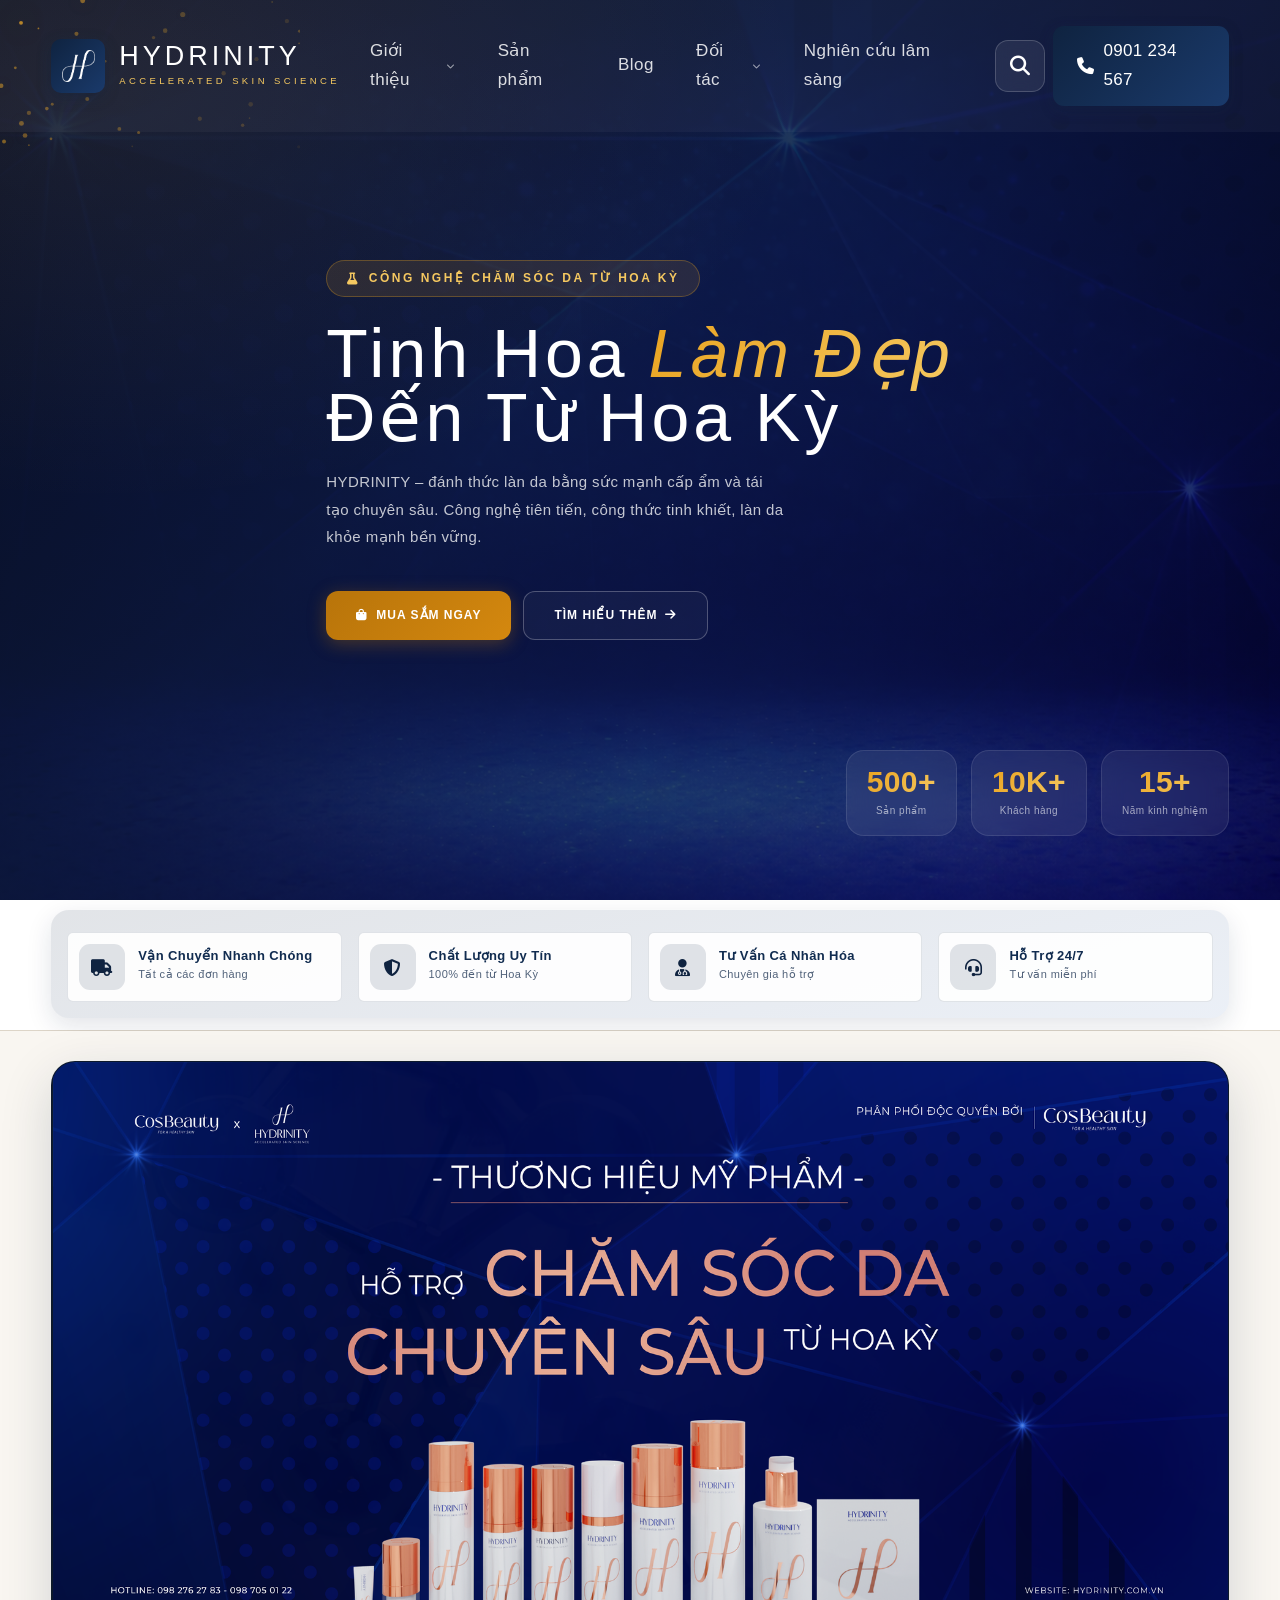
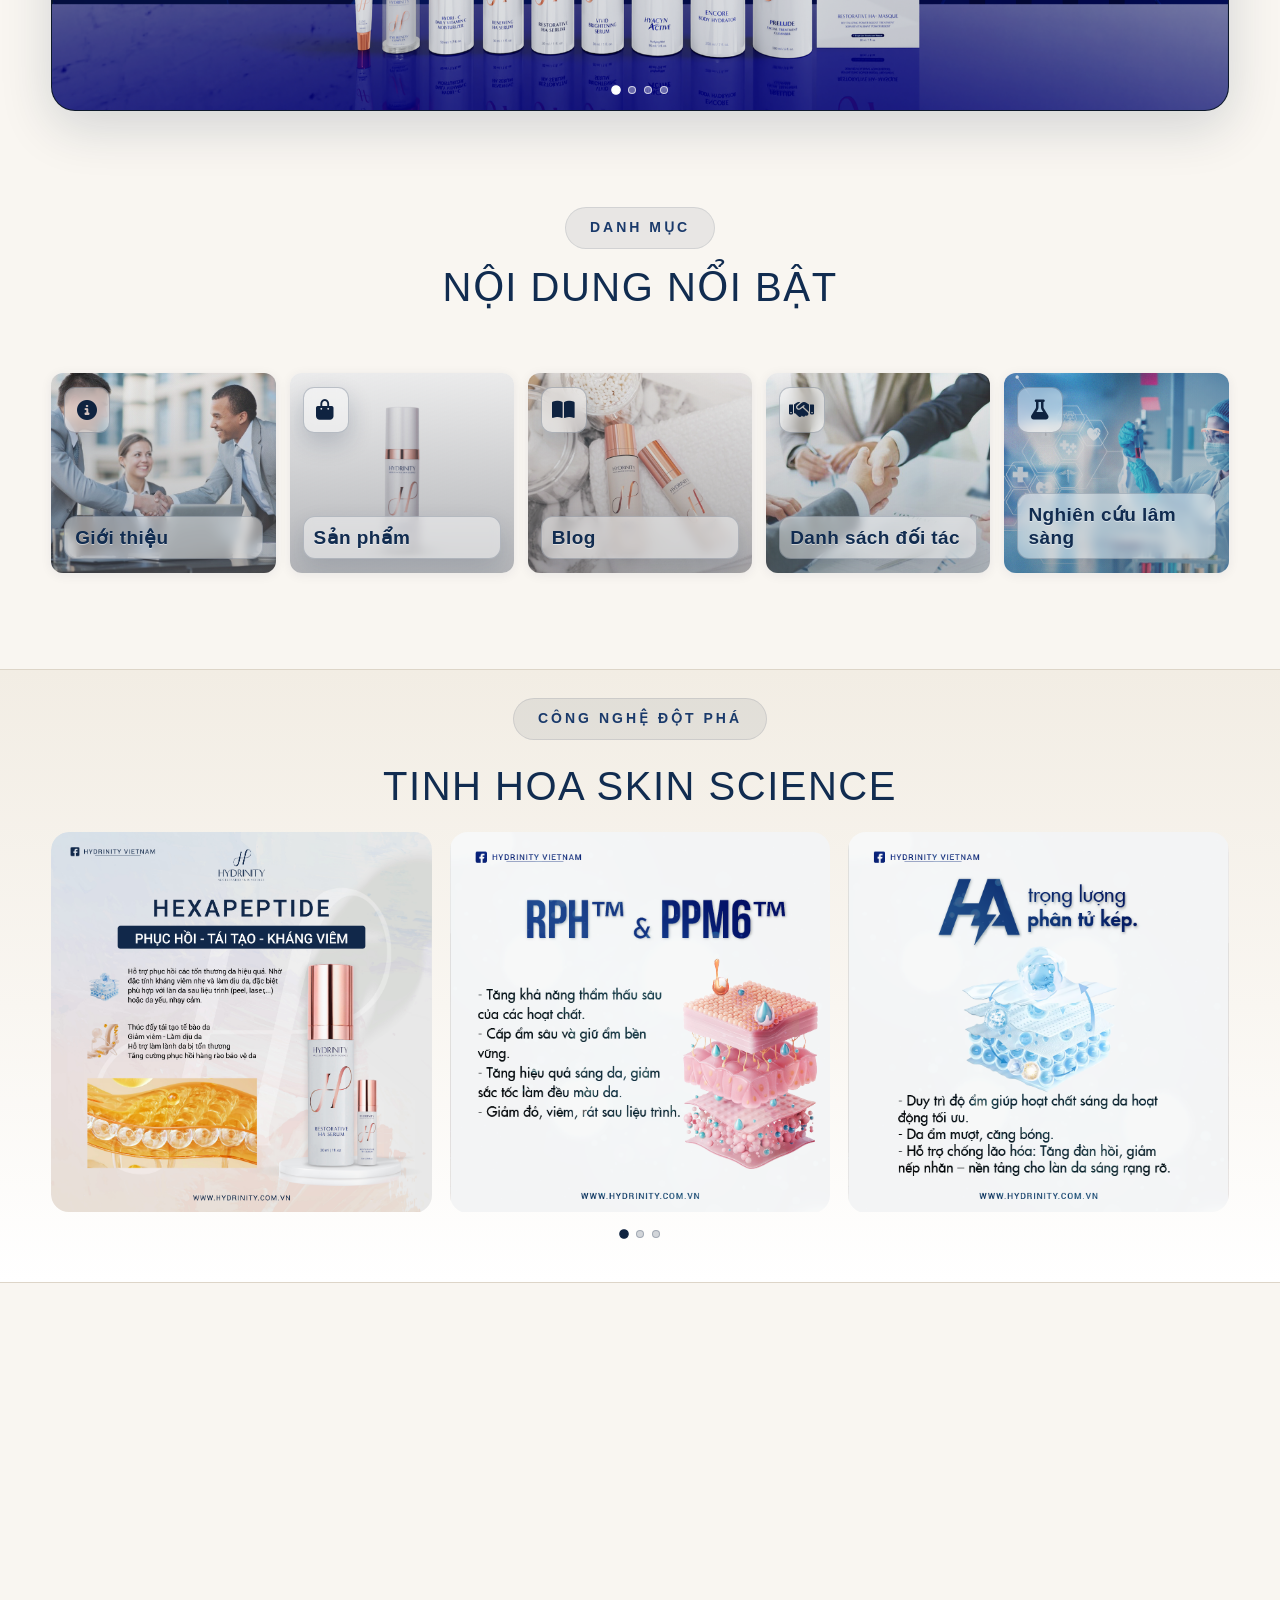
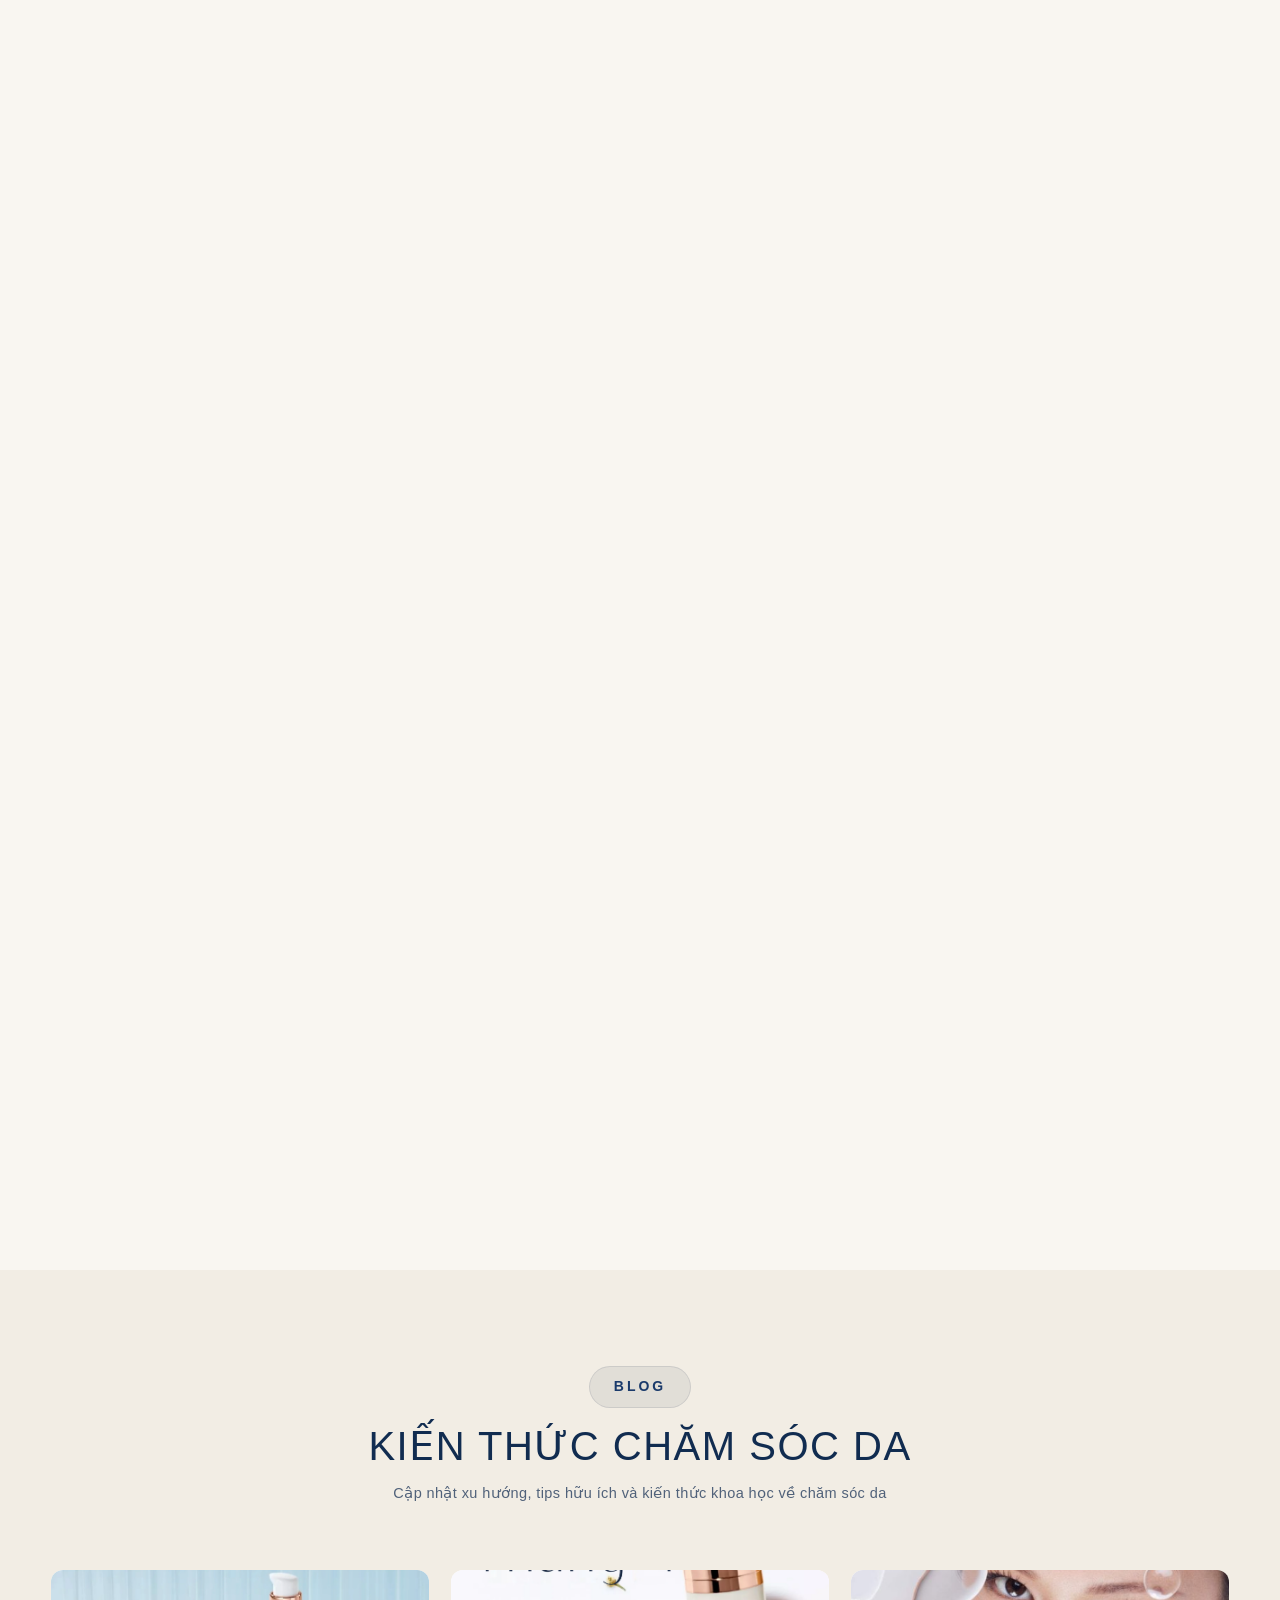
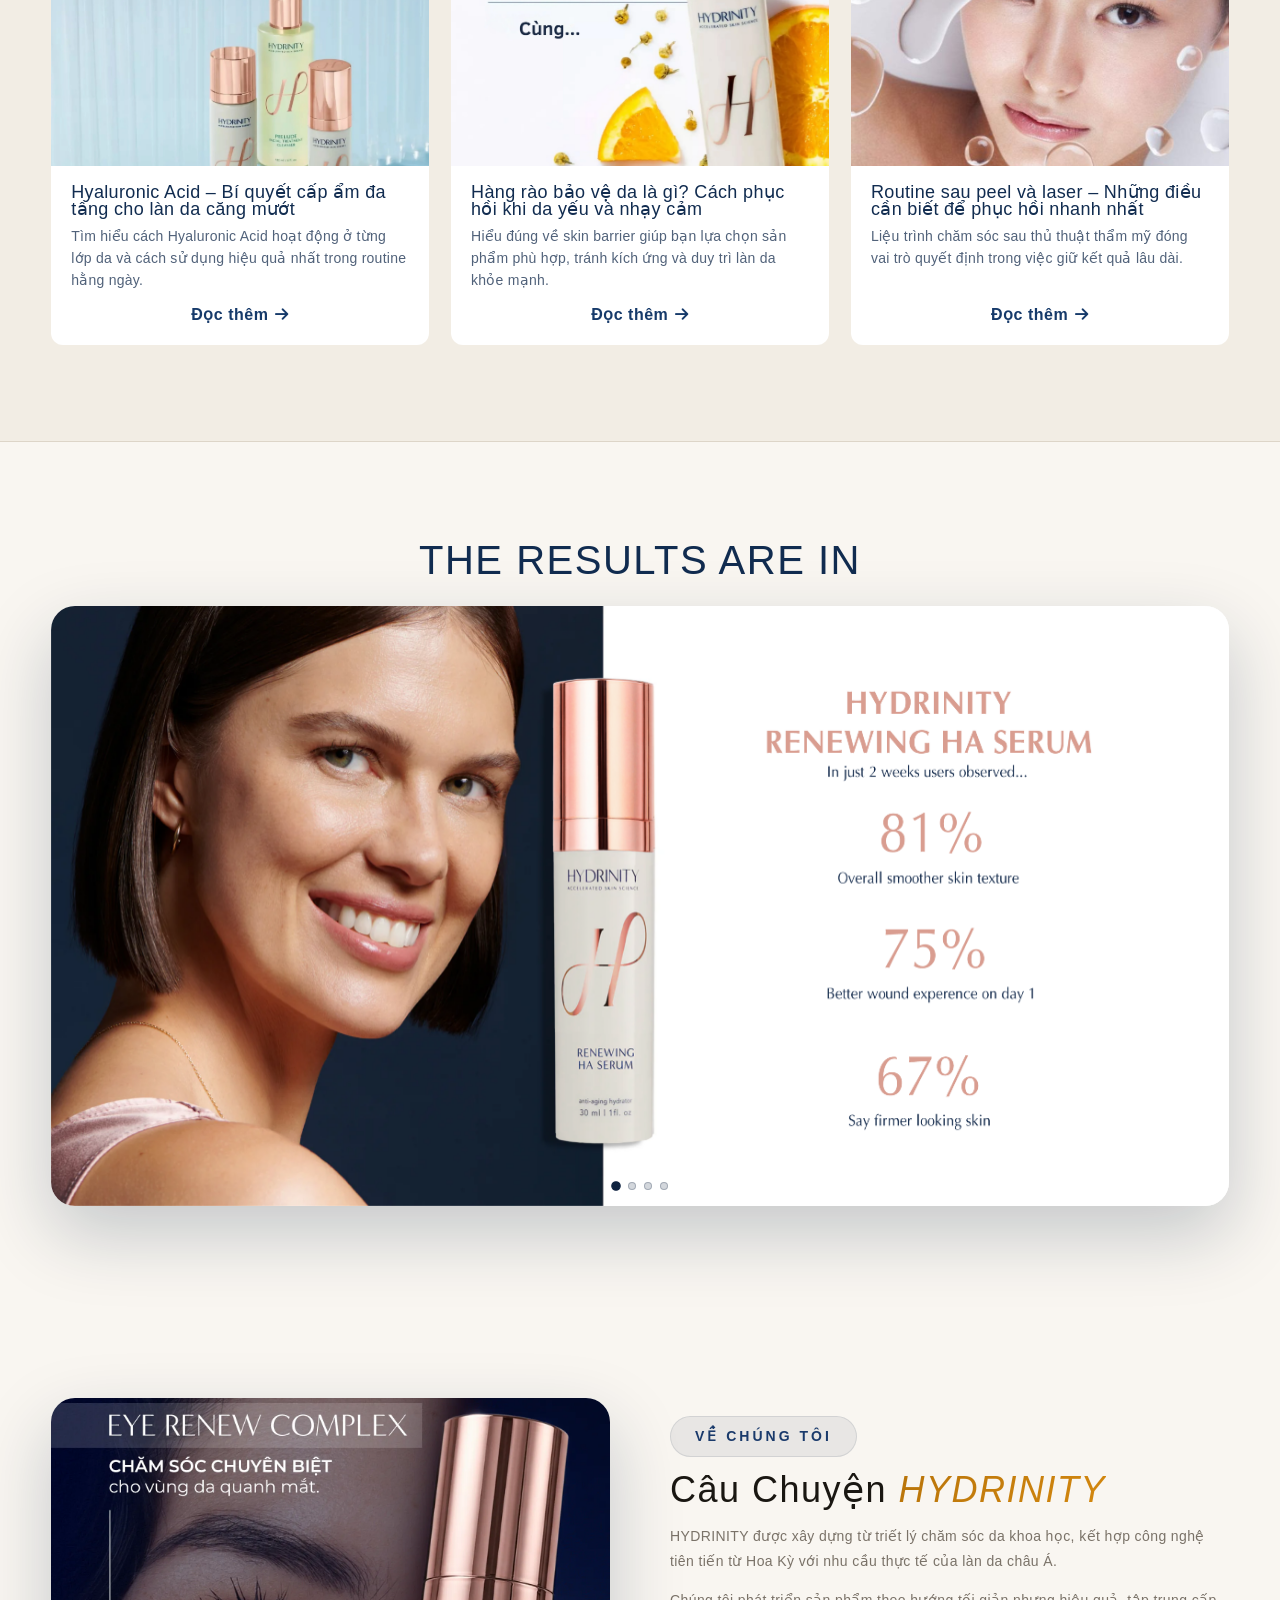
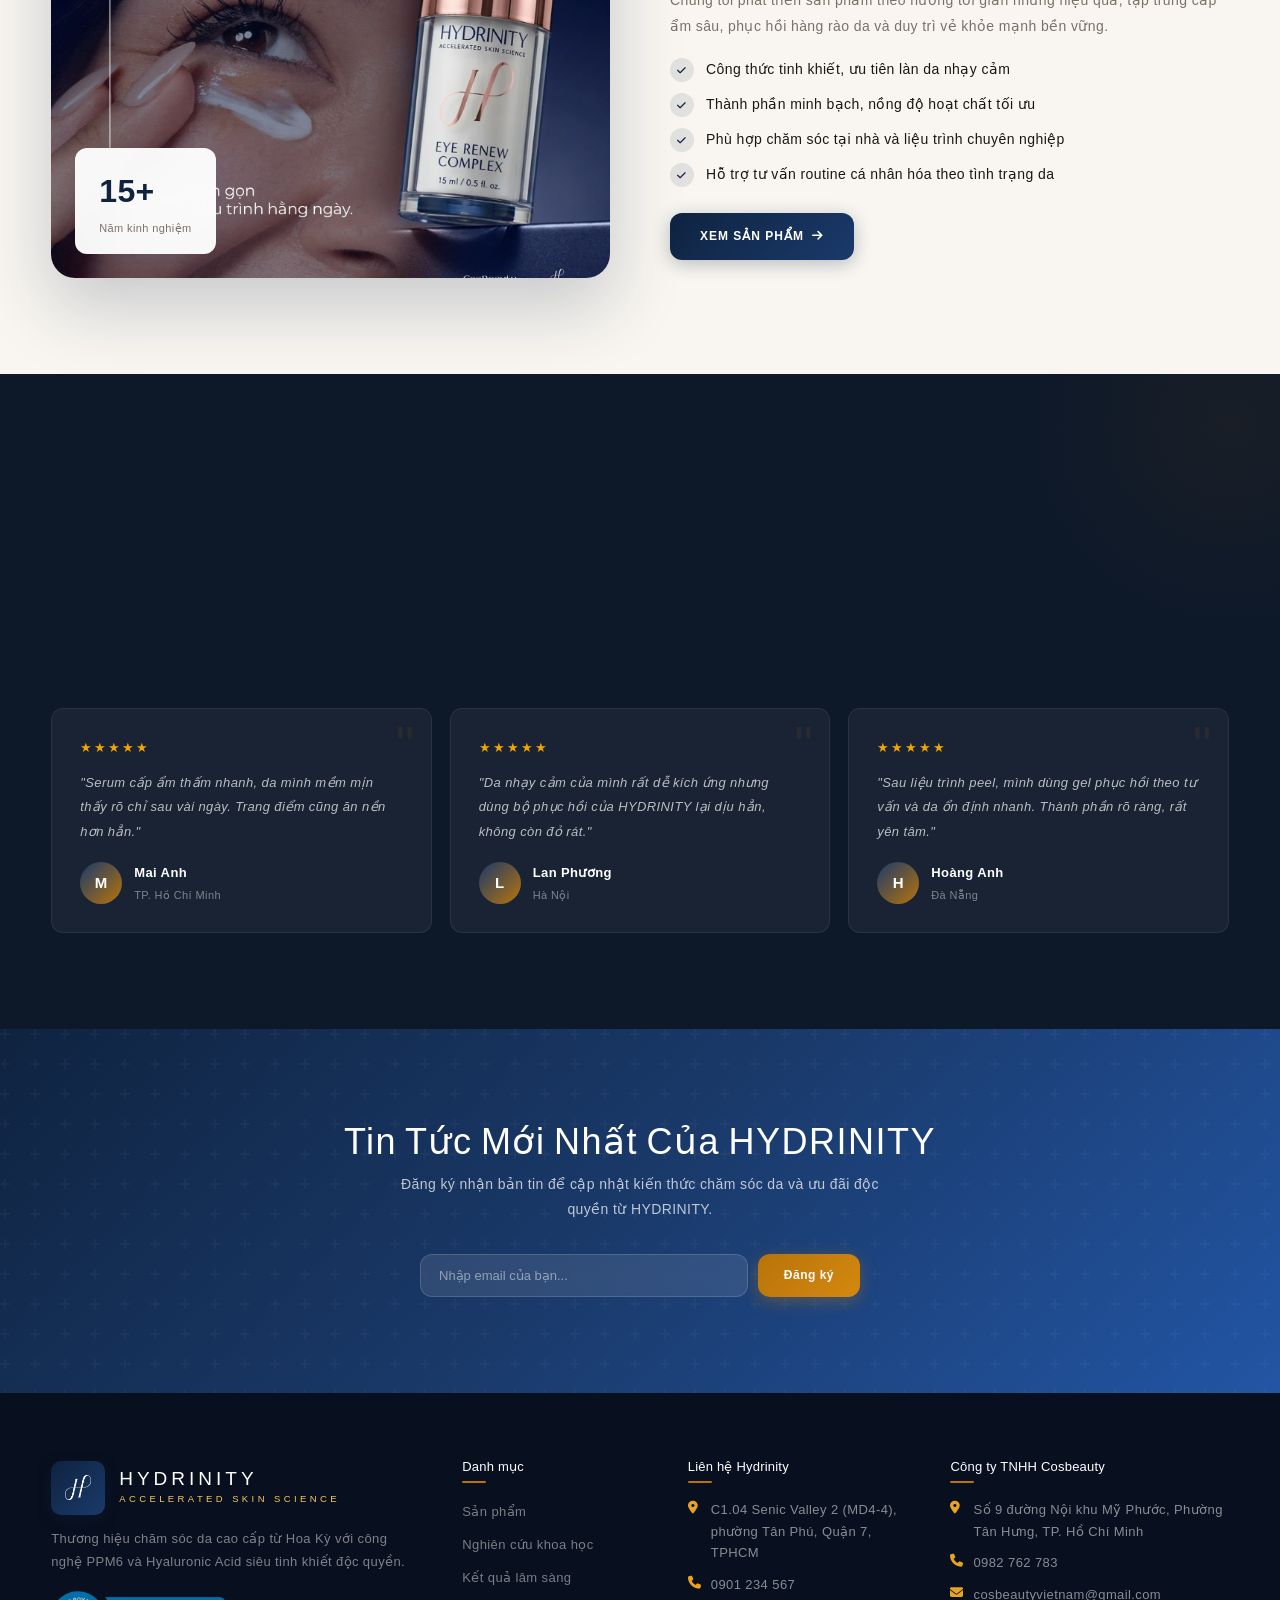
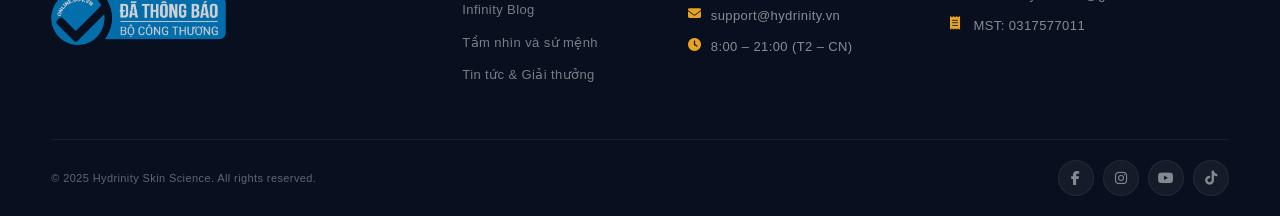
==== commit 81e8cafb: "1m0000000it" ====
--- a/index copy.html
+++ b/index copy.html
@@ -5,1716 +5,9 @@
 <meta name="viewport" content="width=device-width, initial-scale=1.0">
 <title>HYDRINITY – Accelerated Skin Science</title>
 <meta name="description" content="HYDRINITY – thương hiệu chăm sóc da cao cấp từ Hoa Kỳ. Công nghệ PPM6, Hyaluronic Acid siêu tinh khiết, phục hồi và cấp ẩm chuyên sâu.">
-<link rel="preconnect" href="https://fonts.googleapis.com">
-<link href="https://fonts.googleapis.com/css2?family=Cormorant+Garamond:ital,wght@0,400;0,500;0,600;0,700;1,400;1,600&family=DM+Sans:wght@300;400;500;600&display=swap" rel="stylesheet">
 <link rel="stylesheet" href="https://cdnjs.cloudflare.com/ajax/libs/font-awesome/6.5.1/css/all.min.css">
-<style>
-/* ══════════════════════════════════════════════════════════════
-   DESIGN TOKENS – một nguồn sự thật duy nhất
-   ══════════════════════════════════════════════════════════════ */
-:root {
-  /* Brand palette */
-  --navy:        #0F2340;
-  --navy-mid:    #1A3A6B;
-  --navy-light:  #2255A4;
-  --gold:        #B8740A;
-  --gold-mid:    #D4880F;
-  --gold-light:  #E9A320;
-  --gold-pale:   #F5C860;
-
-  /* Surface */
-  --cream:       #F9F6F1;
-  --cream-mid:   #F2EDE4;
-  --cream-dark:  #E8E0D4;
-  --white:       #FFFFFF;
-
-  /* Text */
-  --ink:         #1A1712;
-  --ink-mid:     #433D35;
-  --ink-light:   #7A7268;
-  --ink-pale:    #A89E92;
-
-  /* Borders */
-  --border:      #DDD5C8;
-  --border-light:#EDE7DD;
-
-  /* Dark surface (testimonials, footer) */
-  --dark-bg:     #080F1E;
-  --dark-mid:    #0D1829;
-  --dark-surface:rgba(255,255,255,.05);
-  --dark-border: rgba(255,255,255,.07);
-
-  /* Typography */
-  --font-display:'Cormorant Garamond', Georgia, serif;
-  --font-body:   'DM Sans', system-ui, sans-serif;
-
-  /* Type scale – fluid */
-  --text-xs:   clamp(10px, 1.1vw, 12px);
-  --text-sm:   clamp(12px, 1.3vw, 13.5px);
-  --text-base: clamp(13.5px, 1.5vw, 15px);
-  --text-md:   clamp(15px, 1.7vw, 17px);
-  --text-lg:   clamp(18px, 2vw, 20px);
-  --text-xl:   clamp(22px, 3vw, 28px);
-  --text-2xl:  clamp(28px, 4vw, 38px);
-  --text-3xl:  clamp(34px, 5vw, 52px);
-  --text-hero: clamp(38px, 6vw, 72px);
-
-  /* Spacing */
-  --space-xs:  8px;
-  --space-sm:  16px;
-  --space-md:  24px;
-  --space-lg:  40px;
-  --space-xl:  64px;
-  --space-2xl: 96px;
-
-  /* Radius */
-  --r-sm:  8px;
-  --r-md:  14px;
-  --r-lg:  20px;
-  --r-xl:  28px;
-
-  /* Shadows */
-  --shadow-sm:   0 2px 12px rgba(15,35,64,.07);
-  --shadow-md:   0 6px 28px rgba(15,35,64,.10);
-  --shadow-lg:   0 16px 52px rgba(15,35,64,.16);
-  --shadow-xl:   0 28px 72px rgba(15,35,64,.22);
-
-  /* Transitions */
-  --ease:        all .35s cubic-bezier(.4,0,.2,1);
-  --ease-spring: all .45s cubic-bezier(.34,1.56,.64,1);
-
-  /* Layout */
-  --max-w:       1260px;
-  --pad-x:       clamp(18px, 4vw, 56px);
-}
-
-/* ══════════════════════════════════════════════════════════════
-   BASE RESET
-   ══════════════════════════════════════════════════════════════ */
-*, *::before, *::after { margin: 0; padding: 0; box-sizing: border-box; }
-html { scroll-behavior: smooth; font-size: 16px; }
-body {
-  font-family: var(--font-body);
-  font-size: var(--text-base);
-  background: var(--cream);
-  color: var(--ink);
-  line-height: 1.65;
-  overflow-x: hidden;
-  -webkit-font-smoothing: antialiased;
-}
-img { display: block; max-width: 100%; }
-a { color: inherit; }
-button { font-family: inherit; }
-
-/* ══════════════════════════════════════════════════════════════
-   SHARED UTILITIES
-   ══════════════════════════════════════════════════════════════ */
-.container {
-  max-width: var(--max-w);
-  margin: 0 auto;
-  padding-left: var(--pad-x);
-  padding-right: var(--pad-x);
-}
-
-.section { padding: var(--space-2xl) 0; }
-
-.section-tag {
-  display: inline-block;
-  font-family: var(--font-body);
-  font-size: var(--text-xs);
-  font-weight: 600;
-  letter-spacing: 3px;
-  text-transform: uppercase;
-  color: var(--navy-mid);
-  background: rgba(15,35,64,.07);
-  border: 1px solid rgba(15,35,64,.10);
-  padding: 6px 20px;
-  border-radius: 50px;
-  margin-bottom: var(--space-sm);
-}
-
-.section-header {
-  text-align: center;
-  margin-bottom: var(--space-xl);
-}
-.section-header h2 {
-  font-family: var(--font-display);
-  font-size: var(--text-3xl);
-  font-weight: 600;
-  color: var(--ink);
-  line-height: 1.15;
-  margin-bottom: 12px;
-}
-.section-header p {
-  font-size: var(--text-base);
-  color: var(--ink-light);
-  max-width: 520px;
-  margin: 0 auto;
-  line-height: 1.75;
-}
-
-/* Buttons */
-.btn {
-  display: inline-flex;
-  align-items: center;
-  gap: 9px;
-  font-family: var(--font-body);
-  font-size: var(--text-sm);
-  font-weight: 600;
-  text-decoration: none;
-  border: none;
-  cursor: pointer;
-  border-radius: var(--r-md);
-  padding: 13px 32px;
-  transition: var(--ease);
-  letter-spacing: .3px;
-}
-.btn-primary {
-  background: linear-gradient(135deg, var(--gold), var(--gold-mid));
-  color: #fff;
-  box-shadow: 0 4px 18px rgba(184,116,10,.35);
-}
-.btn-primary:hover {
-  transform: translateY(-3px);
-  box-shadow: 0 10px 32px rgba(184,116,10,.5);
-}
-.btn-outline {
-  background: rgba(255,255,255,.08);
-  color: #fff;
-  border: 1.5px solid rgba(255,255,255,.25);
-  backdrop-filter: blur(8px);
-}
-.btn-outline:hover {
-  background: rgba(255,255,255,.16);
-  border-color: rgba(255,255,255,.6);
-  transform: translateY(-3px);
-}
-.btn-navy {
-  background: linear-gradient(135deg, var(--navy), var(--navy-mid));
-  color: #fff;
-  box-shadow: 0 4px 18px rgba(15,35,64,.28);
-}
-.btn-navy:hover {
-  transform: translateY(-3px);
-  box-shadow: 0 10px 32px rgba(15,35,64,.42);
-}
-
-/* Fade-up scroll reveal */
-.fade-up {
-  opacity: 0;
-  transform: translateY(26px);
-  transition: opacity .7s ease, transform .7s ease;
-}
-.fade-up.visible {
-  opacity: 1;
-  transform: none;
-}
-
-/* ══════════════════════════════════════════════════════════════
-   HEADER
-   ══════════════════════════════════════════════════════════════ */
-.header {
-  position: fixed;
-  top: 0; left: 0; right: 0;
-  z-index: 1000;
-  padding: 20px 0;
-  transition: var(--ease);
-}
-.header.scrolled {
-  background: rgba(249,246,241,.96);
-  backdrop-filter: blur(20px) saturate(180%);
-  box-shadow: 0 1px 0 var(--border), var(--shadow-sm);
-  padding: 12px 0;
-}
-
-.header-inner {
-  display: flex;
-  align-items: center;
-  justify-content: space-between;
-  gap: var(--space-md);
-}
-
-/* Logo */
-.logo {
-  display: flex;
-  align-items: center;
-  gap: 11px;
-  text-decoration: none;
-  flex-shrink: 0;
-}
-.logo-icon {
-  width: 44px; height: 44px;
-  background: linear-gradient(135deg, var(--navy), var(--navy-mid));
-  border-radius: 12px;
-  display: flex; align-items: center; justify-content: center;
-  box-shadow: 0 4px 14px rgba(15,35,64,.38);
-  transition: var(--ease);
-  overflow: hidden;
-}
-.logo-icon img { width: 26px; height: auto; }
-.logo:hover .logo-icon { transform: rotate(-4deg) scale(1.06); }
-.logo-wordmark { display: flex; flex-direction: column; }
-.logo-name {
-  font-family: var(--font-display);
-  font-size: 22px;
-  font-weight: 700;
-  letter-spacing: 4px;
-  color: #fff;
-  line-height: 1;
-  transition: color .3s;
-}
-.logo-sub {
-  font-size: 8.5px;
-  letter-spacing: 3.5px;
-  text-transform: uppercase;
-  color: var(--gold-pale);
-  font-weight: 600;
-  margin-top: 3px;
-  transition: color .3s;
-}
-.header.scrolled .logo-name { color: var(--navy); }
-.header.scrolled .logo-sub  { color: var(--gold); }
-
-/* Nav */
-nav { display: flex; align-items: center; gap: 28px; }
-.nav-item { position: relative; }
-.nav-link {
-  font-size: var(--text-sm);
-  font-weight: 500;
-  color: rgba(255,255,255,.82);
-  text-decoration: none;
-  padding: 8px 0;
-  display: inline-flex; align-items: center; gap: 5px;
-  position: relative;
-  transition: color .25s;
-  letter-spacing: .2px;
-}
-.nav-link::after {
-  content: '';
-  position: absolute; bottom: 0; left: 50%;
-  transform: translateX(-50%);
-  width: 0; height: 2px;
-  background: linear-gradient(90deg, var(--gold), var(--gold-pale));
-  border-radius: 2px;
-  transition: width .3s;
-}
-.nav-link:hover { color: #fff; }
-.nav-link:hover::after { width: 100%; }
-.header.scrolled .nav-link { color: var(--ink-mid); }
-.header.scrolled .nav-link:hover { color: var(--navy); }
-
-/* Dropdown */
-.nav-item.has-dropdown::after {
-  content: ''; position: absolute;
-  left: 0; right: 0; top: 100%; height: 14px;
-}
-.nav-dropdown {
-  position: absolute;
-  top: calc(100% + 10px); left: 50%;
-  transform: translateX(-50%);
-  min-width: 210px;
-  background: var(--white);
-  border: 1px solid var(--border);
-  border-radius: var(--r-md);
-  padding: 8px;
-  box-shadow: var(--shadow-lg);
-  opacity: 0; visibility: hidden; pointer-events: none;
-  transition: opacity .22s, visibility .22s;
-  z-index: 1100;
-}
-.nav-dropdown a {
-  display: block;
-  color: var(--ink-mid);
-  text-decoration: none;
-  font-size: var(--text-sm);
-  font-weight: 500;
-  padding: 9px 13px;
-  border-radius: var(--r-sm);
-  transition: var(--ease);
-}
-.nav-sub-label {
-  position: relative;
-  display: inline-block;
-  padding-bottom: 2px;
-}
-.nav-sub-label::after {
-  content: '';
-  position: absolute;
-  left: 0;
-  bottom: -3px;
-  width: 100%;
-  height: 2px;
-  border-radius: 2px;
-  background: linear-gradient(90deg, var(--gold), var(--gold-light));
-  transform: scaleX(0);
-  transform-origin: left;
-  transition: transform .28s ease;
-}
-.nav-dropdown a:hover {
-  background: transparent;
-  color: var(--navy);
-}
-.nav-dropdown a:focus-visible {
-  background: transparent;
-  color: var(--navy);
-}
-.nav-dropdown a:hover .nav-sub-label::after,
-.nav-dropdown a:focus-visible .nav-sub-label::after {
-  transform: scaleX(1);
-}
-.nav-item.has-dropdown:hover .nav-dropdown,
-.nav-item.has-dropdown:focus-within .nav-dropdown {
-  opacity: 1; visibility: visible; pointer-events: auto;
-}
-
-/* Header actions */
-.header-actions { display: flex; align-items: center; gap: 8px; }
-.hdr-icon {
-  width: 40px; height: 40px;
-  border-radius: 10px;
-  border: 1px solid rgba(255,255,255,.18);
-  background: rgba(255,255,255,.08);
-  backdrop-filter: blur(10px);
-  display: flex; align-items: center; justify-content: center;
-  text-decoration: none;
-  cursor: pointer;
-  color: #fff;
-  font-size: 15px;
-  transition: var(--ease);
-}
-.hdr-icon:hover {
-  background: rgba(255,255,255,.18);
-  border-color: rgba(255,255,255,.4);
-  transform: translateY(-2px);
-}
-.header.scrolled .hdr-icon {
-  color: var(--navy);
-  background: rgba(15,35,64,.06);
-  border-color: rgba(15,35,64,.12);
-}
-.header.scrolled .hdr-icon:hover { background: rgba(15,35,64,.12); }
-
-.phone-btn {
-  display: flex; align-items: center; gap: 8px;
-  background: linear-gradient(135deg, var(--navy), var(--navy-mid));
-  color: #fff;
-  text-decoration: none;
-  padding: 10px 22px;
-  border-radius: 10px;
-  font-weight: 600;
-  font-size: var(--text-sm);
-  transition: var(--ease);
-  box-shadow: 0 4px 14px rgba(15,35,64,.3);
-}
-.phone-btn:hover {
-  transform: translateY(-2px);
-  box-shadow: 0 8px 24px rgba(15,35,64,.45);
-}
-
-.mobile-menu {
-  display: none;
-  width: 40px; height: 40px;
-  border-radius: 10px;
-  border: 1px solid rgba(255,255,255,.2);
-  background: rgba(255,255,255,.08);
-  color: #fff;
-  font-size: 18px;
-  cursor: pointer;
-  align-items: center; justify-content: center;
-  transition: var(--ease);
-}
-.header.scrolled .mobile-menu {
-  color: var(--navy);
-  background: rgba(15,35,64,.06);
-  border-color: rgba(15,35,64,.12);
-}
-
-/* Shopee icon */
-.shopee-mark { display: block; width: 17px; height: 17px; line-height: 0; }
-.shopee-mark svg { display: block; width: 100%; height: 100%; }
-
-/* ══════════════════════════════════════════════════════════════
-   MOBILE NAV
-   ══════════════════════════════════════════════════════════════ */
-.mobile-nav {
-  position: fixed; inset: 0;
-  z-index: 2000;
-  visibility: hidden; opacity: 0;
-  transition: var(--ease);
-}
-.mobile-nav.open { visibility: visible; opacity: 1; }
-.mobile-nav-backdrop {
-  position: absolute; inset: 0;
-  background: rgba(8,15,30,.5);
-  backdrop-filter: blur(4px);
-}
-.mobile-nav-panel {
-  position: absolute;
-  top: 0; right: -280px;
-  width: 268px; height: 100%;
-  background: var(--white);
-  box-shadow: -4px 0 30px rgba(0,0,0,.12);
-  transition: right .4s cubic-bezier(.4,0,.2,1);
-  padding: var(--space-md);
-  display: flex; flex-direction: column;
-}
-.mobile-nav.open .mobile-nav-panel { right: 0; }
-
-.mobile-nav-top {
-  display: flex;
-  justify-content: space-between;
-  align-items: center;
-  margin-bottom: var(--space-lg);
-  padding-bottom: var(--space-sm);
-  border-bottom: 1px solid var(--border-light);
-}
-.mobile-nav-close {
-  background: none; border: none;
-  font-size: 20px; cursor: pointer;
-  color: var(--ink);
-  width: 36px; height: 36px;
-  border-radius: 50%;
-  display: flex; align-items: center; justify-content: center;
-  transition: var(--ease);
-}
-.mobile-nav-close:hover { background: var(--cream-mid); }
-
-.mobile-nav-links { list-style: none; flex: 1; overflow-y: auto; }
-.mobile-nav-links li { margin-bottom: 2px; }
-.mobile-nav-links a {
-  display: flex; align-items: center; gap: 11px;
-  text-decoration: none;
-  color: var(--ink);
-  font-weight: 500;
-  font-size: var(--text-base);
-  padding: 12px 13px;
-  border-radius: var(--r-md);
-  transition: var(--ease);
-}
-.mobile-nav-links a:hover { background: var(--cream-mid); color: var(--navy); }
-.mobile-nav-links a i { width: 17px; text-align: center; color: var(--navy); font-size: 14px; }
-
-.mobile-acc-item { margin-bottom: 2px; }
-.mobile-accordion-trigger {
-  width: 100%;
-  display: flex; align-items: center; justify-content: space-between;
-  background: none; border: none; cursor: pointer;
-  color: var(--ink);
-  font-weight: 500;
-  font-size: var(--text-base);
-  padding: 12px 13px;
-  border-radius: var(--r-md);
-  transition: var(--ease); text-align: left;
-}
-.mobile-accordion-trigger:hover { background: var(--cream-mid); color: var(--navy); }
-.mobile-accordion-title { display: flex; align-items: center; gap: 11px; }
-.mobile-accordion-title i { width: 17px; text-align: center; color: var(--navy); font-size: 14px; }
-.mobile-accordion-trigger .chevron { font-size: 11px; color: var(--ink-light); transition: transform .25s; }
-.mobile-acc-item.open .chevron { transform: rotate(180deg); color: var(--navy); }
-.mobile-submenu { max-height: 0; overflow: hidden; transition: max-height .3s; padding-left: 10px; }
-.mobile-acc-item.open .mobile-submenu { max-height: 280px; }
-.mobile-submenu a {
-  font-size: var(--text-sm);
-  color: var(--ink-mid);
-  padding: 9px 12px;
-}
-.mobile-nav-phone {
-  display: flex; align-items: center; justify-content: center; gap: 9px;
-  background: linear-gradient(135deg, var(--navy), var(--navy-mid));
-  color: #fff;
-  text-decoration: none;
-  padding: 14px;
-  border-radius: var(--r-md);
-  font-weight: 600;
-  font-size: var(--text-base);
-  margin-top: auto;
-  margin-top: var(--space-md);
-}
-
-/* ══════════════════════════════════════════════════════════════
-   PRODUCT SEARCH MODAL
-   ══════════════════════════════════════════════════════════════ */
-.search-modal {
-  position: fixed;
-  inset: 0;
-  z-index: 2200;
-  display: grid;
-  place-items: center;
-  opacity: 0;
-  visibility: hidden;
-  pointer-events: none;
-  transition: opacity .25s ease, visibility .25s ease;
-}
-.search-modal.open {
-  opacity: 1;
-  visibility: visible;
-  pointer-events: auto;
-}
-.search-modal-backdrop {
-  position: absolute;
-  inset: 0;
-  background: rgba(8,15,30,.55);
-  backdrop-filter: blur(6px);
-}
-.search-modal-panel {
-  position: relative;
-  width: min(860px, calc(100% - 28px));
-  max-height: min(80vh, 760px);
-  background: var(--white);
-  border-radius: var(--r-lg);
-  border: 1px solid var(--border);
-  box-shadow: var(--shadow-xl);
-  display: flex;
-  flex-direction: column;
-  overflow: hidden;
-}
-.search-modal-head {
-  display: flex;
-  align-items: center;
-  justify-content: space-between;
-  gap: 14px;
-  padding: 18px 20px;
-  border-bottom: 1px solid var(--border-light);
-}
-.search-modal-head h3 {
-  font-family: var(--font-display);
-  font-size: 27px;
-  line-height: 1.1;
-  color: var(--navy);
-}
-.search-close {
-  width: 36px;
-  height: 36px;
-  border-radius: 50%;
-  border: 1px solid var(--border);
-  background: var(--white);
-  color: var(--ink-mid);
-  font-size: 15px;
-  cursor: pointer;
-  transition: var(--ease);
-}
-.search-close:hover {
-  background: var(--cream-mid);
-  color: var(--navy);
-}
-.search-modal-controls {
-  padding: 16px 20px;
-  border-bottom: 1px solid var(--border-light);
-}
-.search-controls-row {
-  display: flex;
-  align-items: center;
-  gap: 10px;
-}
-.search-type-select {
-  width: 165px;
-  height: 44px;
-  border: 1.5px solid var(--border);
-  border-radius: 12px;
-  background: var(--white);
-  color: var(--ink);
-  font-size: var(--text-sm);
-  font-family: var(--font-body);
-  font-weight: 600;
-  padding: 0 36px 0 12px;
-  outline: none;
-  cursor: pointer;
-  transition: var(--ease);
-}
-.search-type-select:focus {
-  border-color: rgba(15,35,64,.35);
-  box-shadow: 0 0 0 4px rgba(15,35,64,.08);
-}
-.search-input-wrap {
-  position: relative;
-  flex: 1;
-  min-width: 0;
-}
-.search-input-wrap i {
-  position: absolute;
-  left: 14px;
-  top: 50%;
-  transform: translateY(-50%);
-  color: var(--ink-light);
-  font-size: 13px;
-}
-.search-input-wrap input {
-  width: 100%;
-  height: 44px;
-  border: 1.5px solid var(--border);
-  border-radius: 12px;
-  background: var(--white);
-  color: var(--ink);
-  font-size: var(--text-base);
-  font-family: var(--font-body);
-  padding: 0 14px 0 40px;
-  outline: none;
-  transition: var(--ease);
-}
-.search-input-wrap input:focus {
-  border-color: rgba(15,35,64,.35);
-  box-shadow: 0 0 0 4px rgba(15,35,64,.08);
-}
-.search-table-wrap {
-  padding: 6px 20px 18px;
-  overflow: auto;
-}
-.search-table {
-  width: 100%;
-  border-collapse: collapse;
-  table-layout: fixed;
-}
-.search-table th,
-.search-table td {
-  padding: 12px 10px;
-  border-bottom: 1px solid var(--border-light);
-  font-size: var(--text-sm);
-  text-align: left;
-  vertical-align: middle;
-}
-.search-table th {
-  color: var(--ink-mid);
-  font-weight: 600;
-  position: sticky;
-  top: 0;
-  background: var(--white);
-  z-index: 1;
-}
-.search-table td {
-  color: var(--ink);
-}
-.search-table th:nth-child(1),
-.search-table td:nth-child(1) { width: 52px; }
-.search-table th:nth-child(3),
-.search-table td:nth-child(3) { width: 118px; }
-.search-table th:nth-child(4),
-.search-table td:nth-child(4) {
-  width: 86px;
-  text-align: right;
-}
-.search-table.blog-mode th:nth-child(3),
-.search-table.blog-mode td:nth-child(3) {
-  display: none;
-}
-.search-name-scroll {
-  display: block;
-  width: 100%;
-  white-space: nowrap;
-  overflow-x: auto;
-  overflow-y: hidden;
-  scrollbar-width: thin;
-  padding-bottom: 2px;
-}
-.search-name-scroll::-webkit-scrollbar { height: 6px; }
-.search-name-scroll::-webkit-scrollbar-thumb {
-  background: rgba(15,35,64,.25);
-  border-radius: 999px;
-}
-.search-table .price {
-  color: var(--navy);
-  font-weight: 700;
-  white-space: nowrap;
-  text-align: right;
-}
-.search-table .meta {
-  color: var(--ink-light);
-  font-weight: 600;
-  white-space: nowrap;
-  text-align: right;
-}
-.search-go {
-  display: inline-flex;
-  align-items: center;
-  justify-content: center;
-  text-decoration: none;
-  height: 32px;
-  min-width: 64px;
-  border-radius: 999px;
-  background: linear-gradient(135deg, var(--navy), var(--navy-mid));
-  color: #fff;
-  font-size: var(--text-xs);
-  font-weight: 600;
-  padding: 0 13px;
-  transition: var(--ease);
-}
-.search-go:hover {
-  transform: translateY(-2px);
-  box-shadow: 0 8px 18px rgba(15,35,64,.28);
-}
-.search-empty {
-  display: none;
-  text-align: center;
-  color: var(--ink-light);
-  font-size: var(--text-sm);
-  padding: 14px 0 2px;
-}
-
-/* ══════════════════════════════════════════════════════════════
-   HERO
-   ══════════════════════════════════════════════════════════════ */
-.hero {
-  position: relative;
-  height: 100vh; min-height: 640px;
-  display: flex; align-items: center;
-  overflow: hidden;
-}
-.hero-bg { position: absolute; inset: 0; }
-.hero-bg img {
-  width: 100%; height: 100%;
-  object-fit: cover;
-  animation: heroZoom 24s ease infinite alternate;
-}
-.hero-overlay {
-  position: absolute; inset: 0;
-  background: linear-gradient(
-    135deg,
-    rgba(8,15,30,.92) 0%,
-    rgba(15,35,64,.72) 50%,
-    rgba(0,0,0,.28) 100%
-  );
-}
-#heroParticles { position: absolute; inset: 0; z-index: 1; pointer-events: none; }
-
-.hero-content {
-  position: relative; z-index: 2;
-  animation: fadeInUp .9s ease both;
-}
-
-.hero-badge {
-  display: inline-flex; align-items: center; gap: 9px;
-  background: rgba(233,163,32,.12);
-  border: 1px solid rgba(233,163,32,.3);
-  padding: 8px 22px;
-  border-radius: 50px;
-  color: var(--gold-pale);
-  font-size: var(--text-xs);
-  font-weight: 700;
-  letter-spacing: 2.5px;
-  text-transform: uppercase;
-  margin-bottom: var(--space-md);
-}
-
-.hero h1 {
-  font-family: var(--font-display);
-  font-size: var(--text-hero);
-  font-weight: 600;
-  color: #fff;
-  line-height: 1.06;
-  margin-bottom: 20px;
-  max-width: 680px;
-}
-.hero h1 em {
-  font-style: italic;
-  background: linear-gradient(130deg, var(--gold-light), var(--gold-pale));
-  -webkit-background-clip: text;
-  -webkit-text-fill-color: transparent;
-  background-clip: text;
-}
-.hero p {
-  font-size: var(--text-md);
-  color: rgba(255,255,255,.76);
-  max-width: 480px;
-  margin-bottom: var(--space-lg);
-  line-height: 1.8;
-}
-
-.hero-btns { display: flex; gap: 12px; flex-wrap: wrap; }
-
-.hero-stats {
-  position: absolute;
-  bottom: var(--space-xl);
-  right: var(--pad-x);
-  z-index: 2;
-  display: flex; gap: 16px;
-}
-.stat {
-  text-align: center;
-  background: rgba(255,255,255,.07);
-  backdrop-filter: blur(12px);
-  padding: 18px 22px;
-  border-radius: var(--r-lg);
-  border: 1px solid rgba(255,255,255,.1);
-  min-width: 100px;
-}
-.stat-num {
-  font-family: var(--font-display);
-  font-size: 32px;
-  font-weight: 700;
-  background: linear-gradient(130deg, var(--gold-light), var(--gold-pale));
-  -webkit-background-clip: text;
-  -webkit-text-fill-color: transparent;
-  background-clip: text;
-  line-height: 1;
-}
-.stat-label {
-  font-size: var(--text-xs);
-  color: rgba(255,255,255,.6);
-  margin-top: 6px;
-  letter-spacing: .5px;
-}
-
-/* ══════════════════════════════════════════════════════════════
-   FEATURES BAR
-   ══════════════════════════════════════════════════════════════ */
-.features-bar {
-  background: var(--white);
-  border-bottom: 1px solid var(--border);
-}
-.features-inner {
-  display: grid;
-  grid-template-columns: repeat(4, 1fr);
-  gap: var(--space-sm);
-  padding-top: 22px; padding-bottom: 22px;
-}
-.feature-item {
-  display: flex; align-items: center; gap: 14px;
-  padding: 12px;
-  border-radius: var(--r-sm);
-  transition: var(--ease);
-}
-.feature-item:hover { background: var(--cream); }
-.feature-icon {
-  width: 48px; height: 48px;
-  background: rgba(15,35,64,.07);
-  border-radius: 12px;
-  display: flex; align-items: center; justify-content: center;
-  font-size: 18px;
-  color: var(--navy);
-  flex-shrink: 0;
-  transition: var(--ease);
-}
-.feature-item:hover .feature-icon {
-  background: linear-gradient(135deg, var(--navy), var(--navy-mid));
-  color: #fff;
-  transform: scale(1.06);
-}
-.feature-item h4 { font-size: var(--text-sm); font-weight: 600; color: var(--ink); }
-.feature-item p  { font-size: var(--text-xs); color: var(--ink-light); margin-top: 2px; }
-
-/* ══════════════════════════════════════════════════════════════
-   HERO SLIDER (Main banner)
-   ══════════════════════════════════════════════════════════════ */
-.mid-slider { padding: 32px 0 0; background: var(--cream); }
-.mid-slider-frame {
-  position: relative;
-  height: 580px;
-  border-radius: var(--r-xl);
-  overflow: hidden;
-  border: 1px solid rgba(15,35,64,.1);
-  box-shadow: var(--shadow-lg);
-  background: var(--dark-mid);
-  touch-action: pan-y;
-  user-select: none;
-  cursor: grab;
-}
-.mid-slider-frame.dragging { cursor: grabbing; }
-.mid-slide {
-  position: absolute; inset: 0;
-  display: block; opacity: 0; pointer-events: none;
-  transition: opacity .55s ease;
-}
-.mid-slide.active { opacity: 1; pointer-events: auto; }
-.mid-slide img { width: 100%; height: 100%; object-fit: fill; object-position: center; }
-
-/* ══════════════════════════════════════════════════════════════
-   SLIDER DOTS (shared)
-   ══════════════════════════════════════════════════════════════ */
-.slider-dots {
-  position: absolute;
-  left: 50%; bottom: 16px;
-  transform: translateX(-50%);
-  z-index: 3;
-  display: flex; gap: 8px;
-}
-.slider-dot {
-  width: 9px; height: 9px;
-  border-radius: 50%;
-  border: 1.5px solid rgba(255,255,255,.7);
-  background: rgba(255,255,255,.35);
-  cursor: pointer;
-  transition: var(--ease);
-  appearance: none;
-  outline: none;
-}
-.slider-dot:hover,
-.slider-dot.active {
-  background: #fff;
-  border-color: #fff;
-  transform: scale(1.2);
-}
-
-/* ══════════════════════════════════════════════════════════════
-   CATEGORIES
-   ══════════════════════════════════════════════════════════════ */
-.categories-section { background: var(--cream); }
-.categories-grid {
-  display: grid;
-  grid-template-columns: repeat(5, 1fr);
-  gap: 16px;
-}
-.cat-card {
-  position: relative;
-  border-radius: var(--r-md);
-  overflow: hidden;
-  height: 200px;
-  cursor: pointer;
-  transition: var(--ease);
-}
-.cat-card::after {
-  content: '';
-  position: absolute; inset: 0;
-  background: linear-gradient(180deg, transparent 30%, rgba(8,15,30,.76) 100%);
-  z-index: 1;
-  transition: var(--ease);
-}
-.cat-card:hover::after { background: linear-gradient(180deg, rgba(15,35,64,.14) 0%, rgba(8,15,30,.84) 100%); }
-.cat-card:hover { transform: translateY(-7px); box-shadow: var(--shadow-xl); }
-.cat-card img {
-  position: absolute; inset: 0;
-  width: 100%; height: 100%; object-fit: cover;
-  transition: transform .6s cubic-bezier(.4,0,.2,1);
-}
-.cat-card:hover img { transform: scale(1.09); }
-.cat-content {
-  position: absolute; inset: 0; z-index: 2;
-  display: flex; flex-direction: column;
-  justify-content: flex-end;
-  padding: 16px 14px;
-}
-.cat-main-link {
-  font-family: var(--font-display);
-  font-size: 17px;
-  font-weight: 600;
-  color: #fff;
-  text-decoration: none;
-  text-shadow: 0 1px 6px rgba(0,0,0,.4);
-  line-height: 1.2;
-  margin-bottom: 4px;
-}
-.cat-sub-links { display: flex; flex-direction: column; gap: 2px; }
-.cat-sub-link {
-  font-size: var(--text-xs);
-  color: rgba(255,255,255,.82);
-  text-decoration: none;
-  text-shadow: 0 1px 4px rgba(0,0,0,.35);
-}
-.cat-main-link:hover,
-.cat-sub-link:hover { text-decoration: underline; text-underline-offset: 3px; }
-
-/* ══════════════════════════════════════════════════════════════
-   STRIP SLIDER (3-up cards)
-   ══════════════════════════════════════════════════════════════ */
-.mid-strip {
-  padding: 28px 0 44px;
-  background: var(--cream-mid);
-  border-top: 1px solid var(--border);
-  border-bottom: 1px solid var(--border);
-}
-.strip-eyebrow { text-align: center; margin-bottom: 24px; }
-.strip-tag {
-  display: inline-block;
-  font-size: var(--text-xs);
-  font-weight: 700;
-  letter-spacing: 3px;
-  text-transform: uppercase;
-  color: var(--navy-mid);
-  background: rgba(15,35,64,.07);
-  border: 1px solid rgba(15,35,64,.12);
-  padding: 6px 20px;
-  border-radius: 50px;
-}
-.strip-title {
-  display: block;
-  font-family: var(--font-display);
-  font-size: var(--text-2xl);
-  font-weight: 700;
-  color: var(--navy);
-  letter-spacing: 1px;
-  margin-top: 8px;
-}
-.mid-strip-wrap { position: relative; }
-.mid-strip-viewport {
-  overflow: hidden;
-  border-radius: var(--r-lg);
-  touch-action: pan-y;
-  user-select: none;
-  cursor: grab;
-}
-.mid-strip-viewport.dragging { cursor: grabbing; }
-.mid-strip-track {
-  display: flex;
-  gap: 18px;
-  transition: transform .42s cubic-bezier(.4,0,.2,1);
-  will-change: transform;
-}
-.mid-strip-card {
-  flex: 0 0 calc((100% - 36px) / 3);
-  aspect-ratio: 1/1;
-  border-radius: var(--r-lg);
-  overflow: hidden;
-  border: 1px solid var(--border);
-  box-shadow: var(--shadow-md);
-  position: relative;
-}
-.mid-strip-card img {
-  position: absolute; inset: 0;
-  width: 100%; height: 100%; object-fit: cover;
-}
-.strip-dots {
-  display: flex; justify-content: center;
-  gap: 8px; margin-top: 18px;
-}
-.strip-dot {
-  width: 9px; height: 9px;
-  border-radius: 50%;
-  border: 1.5px solid rgba(15,35,64,.25);
-  background: rgba(15,35,64,.18);
-  cursor: pointer; transition: var(--ease); outline: none; appearance: none;
-}
-.strip-dot.active,
-.strip-dot:hover {
-  background: var(--navy);
-  border-color: var(--navy);
-  transform: scale(1.2);
-}
-
-/* ══════════════════════════════════════════════════════════════
-   PRODUCTS
-   ══════════════════════════════════════════════════════════════ */
-.products-section { background: var(--cream); }
-
-.products-tabs {
-  display: flex;
-  justify-content: center;
-  gap: 10px;
-  margin-bottom: 40px;
-  flex-wrap: wrap;
-}
-.tab-btn {
-  background: var(--white);
-  border: 1px solid var(--border);
-  padding: 9px 26px;
-  border-radius: 50px;
-  font-size: var(--text-sm);
-  font-weight: 500;
-  cursor: pointer;
-  transition: var(--ease);
-  color: var(--ink-mid);
-}
-.tab-btn.active,
-.tab-btn:hover {
-  background: linear-gradient(135deg, var(--navy), var(--navy-mid));
-  color: #fff;
-  border-color: transparent;
-  box-shadow: 0 4px 16px rgba(15,35,64,.28);
-}
-
-.products-grid {
-  display: grid;
-  grid-template-columns: repeat(3, 1fr);
-  gap: 24px;
-}
-.product-card {
-  background: var(--white);
-  border-radius: var(--r-md);
-  overflow: hidden;
-  border: 1px solid var(--border);
-  transition: var(--ease);
-}
-.product-card:hover {
-  transform: translateY(-6px);
-  box-shadow: var(--shadow-xl);
-  border-color: transparent;
-}
-.product-img {
-  position: relative;
-  aspect-ratio: 1/1;
-  overflow: hidden;
-  background: var(--cream-mid);
-}
-.product-img img { width: 100%; height: 100%; object-fit: fill; display: block; }
-.product-info { padding: 16px 18px 20px; display: flex; flex-direction: column; gap: 10px; }
-.product-name {
-  font-family: var(--font-display);
-  font-size: 17px;
-  font-weight: 600;
-  line-height: 1.35;
-  color: var(--ink);
-  margin: 0;
-}
-.product-price {
-  font-size: var(--text-lg);
-  font-weight: 700;
-  color: var(--navy);
-  font-variant-numeric: tabular-nums;
-}
-.product-select {
-  width: 100%;
-  padding: 9px 12px;
-  border: 1px solid var(--border);
-  border-radius: var(--r-sm);
-  background: var(--white);
-  color: var(--ink);
-  font-size: var(--text-sm);
-  font-family: var(--font-body);
-  font-weight: 500;
-  outline: none;
-  cursor: pointer;
-  transition: var(--ease);
-}
-.product-select:focus {
-  border-color: rgba(15,35,64,.36);
-  box-shadow: 0 0 0 3px rgba(15,35,64,.08);
-}
-
-/* ══════════════════════════════════════════════════════════════
-   BLOG
-   ══════════════════════════════════════════════════════════════ */
-.blog-section { background: var(--cream-mid); }
-.blog-grid { display: grid; grid-template-columns: repeat(3,1fr); gap: 24px; }
-.blog-card {
-  background: var(--white);
-  border-radius: var(--r-md);
-  overflow: hidden;
-  border: 1px solid var(--border);
-  transition: var(--ease);
-}
-.blog-card:hover { transform: translateY(-7px); box-shadow: var(--shadow-xl); border-color: transparent; }
-.blog-img { height: 200px; overflow: hidden; }
-.blog-img img {
-  width: 100%; height: 100%; object-fit: cover;
-  transition: transform .6s cubic-bezier(.4,0,.2,1);
-}
-.blog-card:hover .blog-img img { transform: scale(1.07); }
-.blog-body { padding: 20px 22px 22px; }
-.blog-tag {
-  display: inline-block;
-  font-size: var(--text-xs);
-  font-weight: 700;
-  letter-spacing: 1.5px;
-  text-transform: uppercase;
-  color: var(--gold);
-  margin-bottom: 9px;
-}
-.blog-title {
-  font-family: var(--font-display);
-  font-size: 19px;
-  line-height: 1.35;
-  font-weight: 600;
-  margin-bottom: 9px;
-  color: var(--ink);
-}
-.blog-title a { color: inherit; text-decoration: none; transition: color .25s; }
-.blog-title a:hover { color: var(--navy); }
-.blog-excerpt { font-size: var(--text-sm); color: var(--ink-light); line-height: 1.7; margin-bottom: 16px; }
-.blog-meta { display: flex; align-items: center; justify-content: space-between; }
-.blog-date { font-size: var(--text-xs); color: var(--ink-pale); }
-.blog-read {
-  font-size: var(--text-xs);
-  font-weight: 600;
-  color: var(--navy);
-  text-decoration: none;
-  display: flex; align-items: center; gap: 5px;
-  transition: gap .25s;
-}
-.blog-read:hover { gap: 9px; }
-
-/* ══════════════════════════════════════════════════════════════
-   RESULTS SLIDER
-   ══════════════════════════════════════════════════════════════ */
-.results-section {
-  padding: var(--space-2xl) 0;
-  background: var(--cream);
-  border-top: 1px solid var(--border);
-}
-.results-head { text-align: center; margin-bottom: var(--space-md); }
-.results-title {
-  font-family: var(--font-display);
-  font-size: var(--text-3xl);
-  font-weight: 700;
-  color: var(--navy);
-  letter-spacing: 2px;
-  line-height: 1.1;
-}
-.results-frame {
-  position: relative;
-  height: 500px;
-  border-radius: var(--r-xl);
-  overflow: hidden;
-  box-shadow: var(--shadow-xl);
-  background: var(--white);
-  touch-action: pan-y;
-  user-select: none;
-  cursor: grab;
-}
-.results-frame.dragging { cursor: grabbing; }
-.results-slide {
-  position: absolute; inset: 0;
-  display: block; opacity: 0; pointer-events: none;
-  transform: scale(1.04);
-  transition: opacity .55s ease, transform .8s ease;
-  overflow: hidden;
-}
-.results-slide.active { opacity: 1; pointer-events: auto; transform: scale(1); }
-.results-slide img {
-  position: relative; z-index: 1;
-  width: 100%; height: 100%; object-fit: fill; object-position: center;
-}
-
-/* ══════════════════════════════════════════════════════════════
-   ABOUT
-   ══════════════════════════════════════════════════════════════ */
-.about-section { background: var(--cream); }
-.about-grid { display: grid; grid-template-columns: 1fr 1fr; gap: 60px; align-items: center; }
-.about-img {
-  position: relative;
-  border-radius: var(--r-xl);
-  overflow: hidden;
-  height: 480px;
-  box-shadow: var(--shadow-xl);
-}
-.about-img img { width: 100%; height: 100%; object-fit: cover; transition: transform 7s ease; }
-.about-img:hover img { transform: scale(1.04); }
-.about-float {
-  position: absolute;
-  bottom: 24px; left: 24px;
-  background: rgba(255,255,255,.96);
-  backdrop-filter: blur(14px);
-  border-radius: var(--r-md);
-  padding: 18px 26px;
-  box-shadow: var(--shadow-md);
-}
-.about-float .num {
-  font-family: var(--font-display);
-  font-size: 34px;
-  font-weight: 700;
-  color: var(--navy);
-}
-.about-float .lbl {
-  font-size: var(--text-xs);
-  color: var(--ink-light);
-}
-
-.about-content h2 {
-  font-family: var(--font-display);
-  font-size: var(--text-2xl);
-  font-weight: 600;
-  margin-bottom: 18px;
-  line-height: 1.2;
-  color: var(--ink);
-}
-.about-content h2 em {
-  font-style: italic;
-  background: linear-gradient(130deg, var(--gold), var(--gold-mid));
-  -webkit-background-clip: text;
-  -webkit-text-fill-color: transparent;
-  background-clip: text;
-}
-.about-content p {
-  color: var(--ink-light);
-  font-size: var(--text-base);
-  margin-bottom: 14px;
-  line-height: 1.8;
-}
-.about-list { list-style: none; margin: 20px 0 28px; }
-.about-list li {
-  display: flex; align-items: center; gap: 12px;
-  margin-bottom: 12px;
-  font-weight: 500;
-  font-size: var(--text-base);
-  color: var(--ink);
-}
-.check-icon {
-  width: 26px; height: 26px;
-  background: rgba(15,35,64,.1);
-  border-radius: 50%;
-  display: flex; align-items: center; justify-content: center;
-  color: var(--navy);
-  font-size: 10px;
-  flex-shrink: 0;
-}
-
-/* ══════════════════════════════════════════════════════════════
-   TESTIMONIALS
-   ══════════════════════════════════════════════════════════════ */
-.testimonials {
-  background: var(--dark-mid);
-  color: rgba(255,255,255,.75);
-  padding: var(--space-2xl) 0;
-  position: relative; overflow: hidden;
-}
-.testimonials::before {
-  content: '';
-  position: absolute; top: -160px; right: -160px;
-  width: 420px; height: 420px;
-  background: radial-gradient(circle, rgba(184,116,10,.07) 0%, transparent 70%);
-  pointer-events: none;
-}
-.testimonials .section-tag {
-  background: rgba(184,116,10,.12);
-  color: var(--gold-pale);
-  border-color: rgba(184,116,10,.2);
-}
-.testimonials .section-header h2 { color: #fff; }
-.testimonials .section-header p  { color: rgba(255,255,255,.5); }
-.test-grid { display: grid; grid-template-columns: repeat(3,1fr); gap: 20px; }
-.test-card {
-  background: var(--dark-surface);
-  border: 1px solid var(--dark-border);
-  border-radius: var(--r-md);
-  padding: 30px;
-  transition: var(--ease);
-  position: relative; overflow: hidden;
-}
-.test-card::before {
-  content: '"';
-  position: absolute; top: 10px; right: 16px;
-  font-size: 56px;
-  color: rgba(184,116,10,.1);
-  font-family: var(--font-display);
-  line-height: 1;
-}
-.test-card:hover {
-  background: rgba(255,255,255,.07);
-  transform: translateY(-5px);
-  border-color: rgba(184,116,10,.22);
-  box-shadow: 0 16px 48px rgba(0,0,0,.3);
-}
-.test-stars { color: #F0A500; font-size: 14px; letter-spacing: 2px; margin-bottom: 13px; }
-.test-text {
-  font-size: var(--text-sm);
-  color: rgba(255,255,255,.7);
-  line-height: 1.82;
-  margin-bottom: 20px;
-  font-style: italic;
-}
-.test-author { display: flex; align-items: center; gap: 12px; }
-.test-avatar {
-  width: 44px; height: 44px;
-  border-radius: 50%;
-  background: linear-gradient(135deg, var(--navy-mid), var(--gold));
-  display: flex; align-items: center; justify-content: center;
-  font-weight: 700; font-size: 16px; color: #fff;
-  flex-shrink: 0;
-}
-.test-name { font-weight: 600; font-size: var(--text-sm); color: #fff; }
-.test-loc  { font-size: var(--text-xs); color: rgba(255,255,255,.44); margin-top: 2px; }
-
-/* ══════════════════════════════════════════════════════════════
-   BANNER
-   ══════════════════════════════════════════════════════════════ */
-.banner-section { padding: 28px 0; background: var(--cream); }
-.banner-wrap {
-  border-radius: var(--r-xl);
-  overflow: hidden;
-  border: 1px solid var(--border);
-  box-shadow: var(--shadow-md);
-}
-.banner-wrap img { display: block; width: 100%; height: auto; object-fit: cover; }
-
-/* ══════════════════════════════════════════════════════════════
-   CTA
-   ══════════════════════════════════════════════════════════════ */
-.cta-section {
-  background: linear-gradient(135deg, var(--navy) 0%, var(--navy-mid) 50%, var(--navy-light) 100%);
-  padding: var(--space-2xl) 0;
-  text-align: center;
-  position: relative; overflow: hidden;
-}
-.cta-section::before {
-  content: '';
-  position: absolute; inset: 0;
-  background: url("data:image/svg+xml,%3Csvg width='60' height='60' viewBox='0 0 60 60' xmlns='http://www.w3.org/2000/svg'%3E%3Cg fill='%23ffffff' fill-opacity='0.03'%3E%3Cpath d='M36 34v-4h-2v4h-4v2h4v4h2v-4h4v-2h-4zm0-30V0h-2v4h-4v2h4v4h2V6h4V4h-4zM6 34v-4H4v4H0v2h4v4h2v-4h4v-2H6zM6 4V0H4v4H0v2h4v4h2V6h4V4H6z'/%3E%3C/g%3E%3C/svg%3E");
-}
-.cta-section h2 {
-  font-family: var(--font-display);
-  font-size: var(--text-2xl);
-  color: #fff;
-  margin-bottom: 14px;
-  line-height: 1.2;
-  position: relative;
-}
-.cta-section p {
-  color: rgba(255,255,255,.72);
-  font-size: var(--text-base);
-  margin-bottom: 34px;
-  max-width: 500px;
-  margin-left: auto; margin-right: auto;
-  line-height: 1.75;
-  position: relative;
-}
-.cta-form {
-  display: flex;
-  max-width: 460px;
-  margin: 0 auto;
-  gap: 10px;
-  position: relative;
-}
-.cta-form input {
-  flex: 1;
-  padding: 14px 20px;
-  border-radius: var(--r-md);
-  border: 1.5px solid rgba(255,255,255,.15);
-  font-size: var(--text-sm);
-  font-family: var(--font-body);
-  outline: none;
-  background: rgba(255,255,255,.1);
-  color: #fff;
-  backdrop-filter: blur(8px);
-}
-.cta-form input::placeholder { color: rgba(255,255,255,.48); }
-.cta-form input:focus {
-  border-color: rgba(233,163,32,.6);
-  background: rgba(255,255,255,.14);
-}
-.cta-form button {
-  background: linear-gradient(135deg, var(--gold), var(--gold-mid));
-  color: #fff;
-  border: none;
-  padding: 14px 28px;
-  border-radius: var(--r-md);
-  font-family: var(--font-body);
-  font-weight: 700;
-  font-size: var(--text-sm);
-  cursor: pointer;
-  transition: var(--ease);
-  white-space: nowrap;
-  box-shadow: 0 4px 16px rgba(184,116,10,.4);
-}
-.cta-form button:hover {
-  transform: scale(1.04);
-  box-shadow: 0 8px 24px rgba(184,116,10,.58);
-}
-
-/* ══════════════════════════════════════════════════════════════
-   FOOTER
-   ══════════════════════════════════════════════════════════════ */
-.footer { background: var(--dark-bg); color: rgba(255,255,255,.55); padding: 72px 0 0; }
-.footer-grid {
-  display: grid;
-  grid-template-columns: 2fr 1fr 1.2fr 1.5fr;
-  gap: 44px;
-}
-.footer h3 {
-  color: #fff;
-  font-size: var(--text-base);
-  font-weight: 600;
-  margin-bottom: 18px;
-  position: relative; padding-bottom: 10px;
-}
-.footer h3::after {
-  content: '';
-  position: absolute; bottom: 0; left: 0;
-  width: 26px; height: 2px;
-  background: var(--gold);
-  border-radius: 2px;
-}
-.footer-brand p {
-  font-size: var(--text-sm);
-  line-height: 1.72;
-  margin-top: 14px;
-  color: rgba(255,255,255,.48);
-}
-.footer-links { list-style: none; }
-.footer-links li { margin-bottom: 9px; }
-.footer-links a {
-  color: rgba(255,255,255,.46);
-  text-decoration: none;
-  font-size: var(--text-sm);
-  transition: var(--ease);
-}
-.footer-links a:hover { color: var(--gold-pale); padding-left: 5px; }
-.footer-contact p {
-  font-size: var(--text-sm);
-  margin-bottom: 11px;
-  display: flex; align-items: flex-start; gap: 10px;
-  color: rgba(255,255,255,.52);
-  line-height: 1.6;
-}
-.footer-contact i { color: var(--gold-light); width: 14px; flex-shrink: 0; margin-top: 2px; }
-.footer-bottom {
-  margin-top: 48px;
-  padding: 22px 0;
-  border-top: 1px solid rgba(255,255,255,.06);
-  display: flex;
-  justify-content: space-between;
-  align-items: center;
-  font-size: var(--text-xs);
-  color: rgba(255,255,255,.36);
-  flex-wrap: wrap;
-  gap: 14px;
-}
-.social-links { display: flex; gap: 10px; }
-.social-link {
-  width: 38px; height: 38px;
-  border-radius: 50%;
-  background: rgba(255,255,255,.05);
-  display: flex; align-items: center; justify-content: center;
-  text-decoration: none;
-  font-size: 15px;
-  transition: var(--ease);
-  color: rgba(255,255,255,.48);
-  border: 1px solid rgba(255,255,255,.06);
-}
-.social-link:hover {
-  background: linear-gradient(135deg, var(--gold), var(--gold-mid));
-  transform: translateY(-3px);
-  color: #fff;
-  border-color: transparent;
-  box-shadow: 0 6px 18px rgba(184,116,10,.38);
-}
-
-/* Floating contact buttons */
-.floating-contact {
-  position: fixed;
-  right: 26px;
-  bottom: calc(26px + 46px + 10px);
-  z-index: 998;
-  display: flex;
-  flex-direction: column;
-  gap: 10px;
-}
-.floating-btn {
-  width: 46px;
-  height: 46px;
-  border-radius: 50%;
-  display: flex;
-  align-items: center;
-  justify-content: center;
-  text-decoration: none;
-  color: #fff;
-  box-shadow: 0 8px 20px rgba(8,15,30,.26);
-  border: 1px solid rgba(255,255,255,.18);
-  transition: var(--ease);
-}
-.floating-btn:hover {
-  transform: translateY(-3px) scale(1.04);
-  box-shadow: 0 12px 28px rgba(8,15,30,.34);
-}
-.floating-btn.facebook { background: linear-gradient(135deg, #1877F2, #0B5CC7); }
-.floating-btn.instagram { background: linear-gradient(135deg, #F56040, #C13584 55%, #5851DB); }
-.floating-btn.shopee { background: linear-gradient(135deg, #F15A24, #EE4D2D); }
-.floating-btn.call { background: linear-gradient(135deg, #16A34A, #12823C); }
-.floating-btn .shopee-mark { width: 18px; height: 18px; }
-
-/* Scroll top */
-.scroll-top {
-  position: fixed; bottom: 26px; right: 26px;
-  width: 46px; height: 46px;
-  background: linear-gradient(135deg, var(--navy), var(--navy-mid));
-  color: #fff; border: none; border-radius: 50%;
-  font-size: 16px; cursor: pointer;
-  opacity: 0; transition: var(--ease);
-  z-index: 999;
-  box-shadow: 0 6px 20px rgba(15,35,64,.4);
-}
-.scroll-top.visible { opacity: 1; }
-.scroll-top:hover {
-  background: linear-gradient(135deg, var(--gold), var(--gold-mid));
-  transform: translateY(-3px);
-}
-
-/* ══════════════════════════════════════════════════════════════
-   ANIMATIONS
-   ══════════════════════════════════════════════════════════════ */
-@keyframes heroZoom { from { transform: scale(1); } to { transform: scale(1.07); } }
-@keyframes fadeInUp {
-  from { opacity: 0; transform: translateY(28px); }
-  to   { opacity: 1; transform: none; }
-}
-
-/* ══════════════════════════════════════════════════════════════
-   RESPONSIVE — TABLET (≤1024px)
-   ══════════════════════════════════════════════════════════════ */
-@media (max-width: 1024px) {
-  nav, .phone-btn { display: none; }
-  .mobile-menu { display: flex; }
-
-  .hero { height: 65vh; min-height: 540px; }
-  .hero-stats { display: none; }
-
-  .features-inner { grid-template-columns: repeat(2,1fr); }
-
-  .mid-slider-frame { height: 380px; border-radius: var(--r-lg); }
-  .results-frame    { height: 380px; border-radius: var(--r-lg); }
-
-  .categories-grid { grid-template-columns: repeat(3,1fr); }
-
-  .mid-strip-card { flex: 0 0 calc((100% - 18px)/2); }
-
-  .products-grid { grid-template-columns: repeat(2,1fr); gap: 18px; }
-  .blog-grid     { grid-template-columns: repeat(2,1fr); gap: 18px; }
-  .test-grid     { grid-template-columns: repeat(2,1fr); gap: 16px; }
-
-  .about-grid { grid-template-columns: 1fr; gap: 36px; }
-  .about-img  { height: 320px; }
-
-  .footer-grid { grid-template-columns: repeat(2,1fr); gap: 32px; }
-}
-
-/* ══════════════════════════════════════════════════════════════
-   RESPONSIVE — MOBILE (≤680px)
-   ══════════════════════════════════════════════════════════════ */
-@media (max-width: 680px) {
-  :root {
-    --space-2xl: 60px;
-    --space-xl:  40px;
-  }
-
-  .hero { height: 65vh; min-height: 540px; }
-  .hero h1 { font-size: clamp(32px, 8vw, 44px); }
-  .hero p  { font-size: 15px; }
-
-  .features-inner { grid-template-columns: 1fr; padding-top: 16px; padding-bottom: 16px; }
-
-  .mid-slider-frame { height: 210px; border-radius: var(--r-md); }
-  .results-frame    { height: 200px; border-radius: var(--r-md); }
-
-  .categories-grid { grid-template-columns: repeat(2,1fr); gap: 12px; }
-  .cat-card { height: 160px; }
-
-  .mid-strip-card { flex: 0 0 100%; }
-
-  .products-grid { grid-template-columns: 1fr; gap: 16px; }
-  .blog-grid     { grid-template-columns: 1fr; gap: 16px; }
-  .test-grid     { grid-template-columns: 1fr; gap: 14px; }
-
-  .cta-form { flex-direction: column; }
-
-  .footer-grid   { grid-template-columns: 1fr; gap: 28px; }
-  .footer-bottom { flex-direction: column; text-align: center; }
-  .floating-contact { right: 12px; bottom: calc(26px + 46px + 10px); gap: 10px; }
-  .floating-btn { width: 46px; height: 46px; }
-  .scroll-top { right: 12px; }
-
-  .section-header { margin-bottom: 30px; }
-
-  .search-modal-panel {
-    width: calc(100% - 18px);
-    max-height: calc(100vh - 24px);
-    border-radius: 16px;
-  }
-  .search-modal-head {
-    padding: 14px 14px;
-  }
-  .search-modal-head h3 {
-    font-size: 23px;
-  }
-  .search-modal-controls {
-    padding: 12px 14px;
-  }
-  .search-controls-row {
-    flex-direction: column;
-    align-items: stretch;
-  }
-  .search-type-select {
-    width: 100%;
-  }
-  .search-table-wrap {
-    padding: 6px 14px 14px;
-  }
-}
-</style>
+<link rel="stylesheet" href="font/hydrinity-fonts.css">
+<link rel="stylesheet" href="index.css">
 </head>
 <body>
 
@@ -1732,7 +25,7 @@
 
       <nav>
         <div class="nav-item has-dropdown">
-          <a href="/about-us" class="nav-link">Giới thiệu <i class="fas fa-chevron-down" style="font-size:9px;opacity:.7"></i></a>
+          <a href="/about-us" class="nav-link">Giới thiệu <i class="fas fa-chevron-down" style="font-size:8px;opacity:.7"></i></a>
           <div class="nav-dropdown">
             <a href="/about-us"><span class="nav-sub-label">Về chúng tôi</span></a>
             <a href="/vision-mission"><span class="nav-sub-label">Tầm nhìn và sứ mệnh</span></a>
@@ -1743,7 +36,7 @@
         <a href="#products" class="nav-link">Sản phẩm</a>
         <a href="/blog" class="nav-link">Blog</a>
         <div class="nav-item has-dropdown">
-          <a href="/north-partner" class="nav-link">Đối tác <i class="fas fa-chevron-down" style="font-size:9px;opacity:.7"></i></a>
+          <a href="/north-partner" class="nav-link">Đối tác <i class="fas fa-chevron-down" style="font-size:8px;opacity:.7"></i></a>
           <div class="nav-dropdown">
             <a href="/north-partner"><span class="nav-sub-label">Đối tác miền Bắc</span></a>
             <a href="/southern-partner"><span class="nav-sub-label">Đối tác miền Nam</span></a>
@@ -1753,7 +46,7 @@
       </nav>
 
       <div class="header-actions">
-        <button type="button" class="hdr-icon" id="productSearchToggle" title="Tìm kiếm sản phẩm" aria-label="Tìm kiếm sản phẩm">
+        <button type="button" class="hdr-icon" id="productSearchToggle" title="Tìm kiếm" aria-label="Tìm kiếm sản phẩm">
           <i class="fas fa-magnifying-glass"></i>
         </button>
         <a href="tel:0901234567" class="phone-btn"><i class="fas fa-phone"></i> 0901 234 567</a>
@@ -1771,7 +64,7 @@
       <a href="index.html" class="logo">
         <div class="logo-icon"><img src="photo/logo.png" alt="HYDRINITY" style="width:22px"></div>
         <div class="logo-wordmark">
-          <div class="logo-name" style="color:var(--navy);font-size:19px">HYDRINITY</div>
+          <div class="logo-name" style="color:var(--navy);font-size:18px">HYDRINITY</div>
           <div class="logo-sub" style="color:var(--gold)">ACCELERATED SKIN SCIENCE</div>
         </div>
       </a>
@@ -1784,22 +77,22 @@
           <i class="fas fa-chevron-down chevron"></i>
         </button>
         <div class="mobile-submenu">
-          <a href="/about-us"><i class="fas fa-circle-info"></i> Về chúng tôi</a>
-          <a href="/vision-mission"><i class="fas fa-bullseye"></i> Tầm nhìn và sứ mệnh</a>
-          <a href="/news-awards"><i class="fas fa-newspaper"></i> Tin tức và giải thưởng</a>
-          <a href="/contact"><i class="fas fa-envelope"></i> Liên hệ</a>
+          <a href="/about-us">Về chúng tôi</a>
+          <a href="/vision-mission">Tầm nhìn và sứ mệnh</a>
+          <a href="/news-awards">Tin tức và giải thưởng</a>
+          <a href="/contact">Liên hệ</a>
         </div>
       </li>
-      <li><a href="/products-home"><i class="fas fa-box"></i> Sản phẩm</a></li>
-      <li><a href="/blog"><i class="fas fa-blog"></i> Blog</a></li>
+      <li><a href="/products-home"><i class="fas fa-bag-shopping"></i> Sản phẩm</a></li>
+      <li><a href="/blog"><i class="fas fa-book-open"></i> Blog</a></li>
       <li class="mobile-acc-item">
         <button type="button" class="mobile-accordion-trigger" aria-expanded="false">
           <span class="mobile-accordion-title"><i class="fas fa-handshake"></i> Danh sách đối tác</span>
           <i class="fas fa-chevron-down chevron"></i>
         </button>
         <div class="mobile-submenu">
-          <a href="/north-partner"><i class="fas fa-location-dot"></i> Đối tác miền Bắc</a>
-          <a href="/southern-partner"><i class="fas fa-location-dot"></i> Đối tác miền Nam</a>
+          <a href="/north-partner">Đối tác miền Bắc</a>
+          <a href="/southern-partner">Đối tác miền Nam</a>
         </div>
       </li>
       <li><a href="/mineral-research"><i class="fas fa-flask"></i> Nghiên cứu lâm sàng</a></li>
@@ -1814,9 +107,7 @@
   <div class="search-modal-panel" role="dialog" aria-modal="true" aria-labelledby="productSearchTitle">
     <div class="search-modal-head">
       <h3 id="productSearchTitle">Tìm kiếm sản phẩm</h3>
-      <button type="button" class="search-close" id="productSearchClose" aria-label="Đóng tìm kiếm">
-        <i class="fas fa-times"></i>
-      </button>
+      <button type="button" class="search-close" id="productSearchClose" aria-label="Đóng"><i class="fas fa-times"></i></button>
     </div>
     <div class="search-modal-controls">
       <div class="search-controls-row">
@@ -1824,7 +115,7 @@
           <i class="fas fa-magnifying-glass" aria-hidden="true"></i>
           <input id="productSearchInput" type="text" placeholder="Nhập tên sản phẩm...">
         </div>
-        <select id="productSearchType" class="search-type-select" aria-label="Loại nội dung tìm kiếm">
+        <select id="productSearchType" class="search-type-select" aria-label="Loại nội dung">
           <option value="product" selected>Sản phẩm</option>
           <option value="blog">Blog</option>
         </select>
@@ -1848,11 +139,14 @@
 </div>
 
 <!-- ████ HERO ████ -->
-<section class="hero" id="home">
-  <div class="hero-bg"><img src="photo/hero_banner.png" alt="HYDRINITY Skin Science"></div>
+<section class="hero hero-image" id="home">
+  <div class="hero-bg">
+    <!-- <video class="hero-bg-media hero-bg-video" src="video/1.mp4" muted playsinline loop autoplay preload="metadata" aria-hidden="true"></video> -->
+    <img class="hero-bg-media hero-bg-image" src="photo/hero_banner.png" alt="HYDRINITY Skin Science">
+  </div>
   <div class="hero-overlay"></div>
   <canvas id="heroParticles"></canvas>
-  <div class="hero-content container" style="animation:fadeInUp .9s ease both">
+  <div class="hero-content container">
     <div class="hero-badge"><i class="fas fa-flask"></i>Công nghệ chăm sóc da từ Hoa Kỳ</div>
     <h1>Tinh Hoa <em>Làm Đẹp</em><br>Đến Từ Hoa Kỳ</h1>
     <p>HYDRINITY – đánh thức làn da bằng sức mạnh cấp ẩm và tái tạo chuyên sâu. Công nghệ tiên tiến, công thức tinh khiết, làn da khỏe mạnh bền vững.</p>
@@ -1861,7 +155,7 @@
       <a href="#about" class="btn btn-outline">Tìm Hiểu Thêm <i class="fas fa-arrow-right"></i></a>
     </div>
   </div>
-  <div class="hero-stats">
+  <div class="hero-stats fade-up">
     <div class="stat"><div class="stat-num">500+</div><div class="stat-label">Sản phẩm</div></div>
     <div class="stat"><div class="stat-num">10K+</div><div class="stat-label">Khách hàng</div></div>
     <div class="stat"><div class="stat-num">15+</div><div class="stat-label">Năm kinh nghiệm</div></div>
@@ -1871,7 +165,7 @@
 <!-- ████ FEATURES BAR ████ -->
 <div class="features-bar">
   <div class="container">
-    <div class="features-inner">
+    <div class="features-inner fade-up">
       <div class="feature-item">
         <div class="feature-icon"><i class="fas fa-truck"></i></div>
         <div><h4>Vận Chuyển Nhanh Chóng</h4><p>Tất cả các đơn hàng</p></div>
@@ -1895,7 +189,7 @@
 <!-- ████ HERO SLIDER ████ -->
 <section class="mid-slider">
   <div class="container">
-    <div class="mid-slider-frame" id="midSlider">
+    <div class="mid-slider-frame fade-up" id="midSlider">
       <div class="mid-slide active"><img src="photo/1.png" alt="Giải pháp chăm sóc da chuyên sâu"></div>
       <div class="mid-slide"><img src="photo/2.png" alt="Routine chuẩn phòng khám tại nhà"></div>
       <div class="mid-slide"><img src="photo/3.png" alt="Nghiên cứu lâm sàng minh bạch"></div>
@@ -1915,48 +209,29 @@
   <div class="container">
     <div class="section-header fade-up">
       <span class="section-tag">Danh mục</span>
-      <h2>Khám Phá Nội Dung Nổi Bật</h2>
+      <h2>Nội Dung Nổi Bật</h2>
     </div>
     <div class="categories-grid fade-up">
-      <article class="cat-card">
-        <img src="photo/5.png" alt="Giới thiệu HYDRINITY">
-        <div class="cat-content">
-          <a class="cat-main-link" href="/about-us">Giới thiệu</a>
-          <div class="cat-sub-links">
-            <a class="cat-sub-link" href="/about-us">Về chúng tôi</a>
-            <a class="cat-sub-link" href="/vision-mission">Tầm nhìn & sứ mệnh</a>
-            <a class="cat-sub-link" href="/news-awards">Tin tức & giải thưởng</a>
-          </div>
-        </div>
-      </article>
-      <article class="cat-card">
-        <img src="photo/6.png" alt="Sản phẩm HYDRINITY">
-        <div class="cat-content"><a class="cat-main-link" href="/products-home">Sản phẩm</a></div>
-      </article>
-      <article class="cat-card">
-        <img src="photo/7.png" alt="Blog HYDRINITY">
-        <div class="cat-content"><a class="cat-main-link" href="/blog">Blog</a></div>
-      </article>
-      <article class="cat-card">
-        <img src="photo/8.png" alt="Đối tác">
-        <div class="cat-content">
-          <a class="cat-main-link" href="/north-partner">Danh sách đối tác</a>
-          <div class="cat-sub-links">
-            <a class="cat-sub-link" href="/north-partner">Đối tác miền Bắc</a>
-            <a class="cat-sub-link" href="/southern-partner">Đối tác miền Nam</a>
-          </div>
-        </div>
-      </article>
-      <article class="cat-card">
-        <img src="photo/9.png" alt="Nghiên cứu lâm sàng">
-        <div class="cat-content">
-          <a class="cat-main-link" href="/mineral-research">Nghiên cứu lâm sàng</a>
-          <div class="cat-sub-links">
-            <a class="cat-sub-link" href="/scientific-research">Nghiên cứu khoa học</a>
-            <a class="cat-sub-link" href="/clinical-results">Kết quả lâm sàng</a>
-          </div>
-        </div>
-      </article>
+      <a class="cat-card cat-theme-1" href="/about-us" aria-label="Giới thiệu">
+        <div class="cat-icon-wrap" aria-hidden="true"><i class="fas fa-circle-info"></i></div>
+        <div class="cat-content"><span class="cat-main-link">Giới thiệu</span></div>
+      </a>
+      <a class="cat-card cat-theme-2" href="/products-home" aria-label="Sản phẩm">
+        <div class="cat-icon-wrap" aria-hidden="true"><i class="fas fa-bag-shopping"></i></div>
+        <div class="cat-content"><span class="cat-main-link">Sản phẩm</span></div>
+      </a>
+      <a class="cat-card cat-theme-3" href="/blog" aria-label="Blog">
+        <div class="cat-icon-wrap" aria-hidden="true"><i class="fas fa-book-open"></i></div>
+        <div class="cat-content"><span class="cat-main-link">Blog</span></div>
+      </a>
+      <a class="cat-card cat-theme-4" href="/north-partner" aria-label="Danh sách đối tác">
+        <div class="cat-icon-wrap" aria-hidden="true"><i class="fas fa-handshake"></i></div>
+        <div class="cat-content"><span class="cat-main-link">Danh sách đối tác</span></div>
+      </a>
+      <a class="cat-card cat-theme-5" href="/mineral-research" aria-label="Nghiên cứu lâm sàng">
+        <div class="cat-icon-wrap" aria-hidden="true"><i class="fas fa-flask"></i></div>
+        <div class="cat-content"><span class="cat-main-link">Nghiên cứu lâm sàng</span></div>
+      </a>
     </div>
   </div>
 </section>
@@ -1964,17 +239,17 @@
 <!-- ████ STRIP SLIDER ████ -->
 <section class="mid-strip" id="midStripSlider">
   <div class="container">
-    <div class="strip-eyebrow">
-      <span class="strip-tag">Công nghệ đột phá</span>
+    <div class="strip-eyebrow fade-up">
+      <span class="section-tag">Công nghệ đột phá</span>
       <span class="strip-title">Tinh Hoa Skin Science</span>
     </div>
-    <div class="mid-strip-wrap">
+    <div class="mid-strip-wrap fade-up">
       <div class="mid-strip-viewport">
         <div class="mid-strip-track" id="midStripTrack">
-          <div class="mid-strip-card"><img src="photo/5.png" alt="Giới thiệu"></div>
+          <div class="mid-strip-card"><img src="photo/5.jpg" alt="Giới thiệu"></div>
           <div class="mid-strip-card"><img src="photo/6.png" alt="Sản phẩm"></div>
           <div class="mid-strip-card"><img src="photo/7.png" alt="Blog"></div>
-          <div class="mid-strip-card"><img src="photo/8.png" alt="Đối tác"></div>
+          <div class="mid-strip-card"><img src="photo/8.jpg" alt="Đối tác"></div>
           <div class="mid-strip-card"><img src="photo/9.png" alt="Nghiên cứu"></div>
         </div>
       </div>
@@ -1993,62 +268,128 @@
     <div class="section-header fade-up">
       <span class="section-tag">Sản phẩm</span>
       <h2>Sản Phẩm Chăm Sóc Da Nổi Bật</h2>
-      <p>Công thức tinh khiết, ứng dụng skin science hiện đại cho routine hiệu quả mỗi ngày</p>
     </div>
     <div class="products-tabs fade-up">
-      <button class="tab-btn" data-cat="cafe">Best Sellers</button>
+      <button class="tab-btn active" data-cat="all">Best Sellers</button>
       <button class="tab-btn" data-cat="macca">Products</button>
       <button class="tab-btn" data-cat="tieu">Regimens</button>
     </div>
     <div class="products-grid fade-up">
+
       <div class="product-card" data-cat="cafe">
         <div class="product-img"><img src="photo/21.png" alt="Serum cấp ẩm"></div>
         <div class="product-info">
           <h3 class="product-name">Hydri-C Serum Cấp Ẩm Đa Tầng</h3>
-          <div class="product-price">1.850.000₫</div>
-          <select class="product-select"><option>15 ml</option><option selected>30 ml</option><option>50 ml</option></select>
-        </div>
-      </div>
+          <p class="product-desc">Cấp ẩm đa tầng, hỗ trợ da căng mướt và mềm mịn suốt ngày.</p>
+          <div class="product-price">1.850.000đ</div>
+          <div class="product-select-wrap">
+            <select class="product-select">
+              <option>15 ml</option>
+              <option selected>30 ml</option>
+              <option>50 ml</option>
+            </select>
+            <span class="product-select-icon">
+              <svg viewBox="0 0 24 24"><polyline points="6 9 12 15 18 9"/></svg>
+            </span>
+          </div>
+        </div>
+      </div>
+
       <div class="product-card" data-cat="macca">
         <div class="product-img"><img src="photo/22.png" alt="Serum làm sáng"></div>
         <div class="product-info">
           <h3 class="product-name">Vita-Bright Serum Giảm Thâm Nám</h3>
-          <div class="product-price">1.690.000₫</div>
-          <select class="product-select"><option>15 ml</option><option selected>30 ml</option><option>50 ml</option></select>
-        </div>
-      </div>
+          <p class="product-desc">Làm sáng da, hỗ trợ đều màu và giảm thâm nám hiệu quả.</p>
+          <div class="product-price">1.690.000đ</div>
+          <div class="product-select-wrap">
+            <select class="product-select">
+              <option>15 ml</option>
+              <option selected>30 ml</option>
+              <option>50 ml</option>
+            </select>
+            <span class="product-select-icon">
+              <svg viewBox="0 0 24 24"><polyline points="6 9 12 15 18 9"/></svg>
+            </span>
+          </div>
+        </div>
+      </div>
+
       <div class="product-card" data-cat="tieu">
         <div class="product-img"><img src="photo/23.png" alt="Tinh chất phục hồi"></div>
         <div class="product-info">
           <h3 class="product-name">Barrier Restore Essence Da Nhạy Cảm</h3>
-          <div class="product-price">1.520.000₫</div>
-          <select class="product-select"><option>15 ml</option><option selected>30 ml</option><option>50 ml</option></select>
-        </div>
-      </div>
+          <p class="product-desc">Làm dịu nhanh, củng cố hàng rào bảo vệ cho da nhạy cảm.</p>
+          <div class="product-price">1.520.000đ</div>
+          <div class="product-select-wrap">
+            <select class="product-select">
+              <option>15 ml</option>
+              <option selected>30 ml</option>
+              <option>50 ml</option>
+            </select>
+            <span class="product-select-icon">
+              <svg viewBox="0 0 24 24"><polyline points="6 9 12 15 18 9"/></svg>
+            </span>
+          </div>
+        </div>
+      </div>
+
       <div class="product-card" data-cat="cafe">
         <div class="product-img"><img src="photo/24.png" alt="Peptide chống lão hóa"></div>
         <div class="product-info">
           <h3 class="product-name">Age-Defy Peptide Concentrate</h3>
-          <div class="product-price">2.150.000₫</div>
-          <select class="product-select"><option>15 ml</option><option selected>30 ml</option><option>50 ml</option></select>
-        </div>
-      </div>
+          <p class="product-desc">Hỗ trợ săn chắc da, cải thiện nếp nhăn và dấu hiệu lão hóa.</p>
+          <div class="product-price">2.150.000đ</div>
+          <div class="product-select-wrap">
+            <select class="product-select">
+              <option>15 ml</option>
+              <option selected>30 ml</option>
+              <option>50 ml</option>
+            </select>
+            <span class="product-select-icon">
+              <svg viewBox="0 0 24 24"><polyline points="6 9 12 15 18 9"/></svg>
+            </span>
+          </div>
+        </div>
+      </div>
+
       <div class="product-card" data-cat="macca">
-        <div class="product-img"><img src="photo/25.png" alt="Gel phục hồi sau liệu trình"></div>
+        <div class="product-img"><img src="photo/25.png" alt="Gel phục hồi"></div>
         <div class="product-info">
           <h3 class="product-name">Calm Recovery Gel Sau Peel/Laser</h3>
-          <div class="product-price">1.320.000₫</div>
-          <select class="product-select"><option>30 ml</option><option selected>50 ml</option><option>100 ml</option></select>
-        </div>
-      </div>
+          <p class="product-desc">Phục hồi sau peel/laser, giúp giảm đỏ rát và khó chịu tức thì.</p>
+          <div class="product-price">1.320.000đ</div>
+          <div class="product-select-wrap">
+            <select class="product-select">
+              <option>30 ml</option>
+              <option selected>50 ml</option>
+              <option>100 ml</option>
+            </select>
+            <span class="product-select-icon">
+              <svg viewBox="0 0 24 24"><polyline points="6 9 12 15 18 9"/></svg>
+            </span>
+          </div>
+        </div>
+      </div>
+
       <div class="product-card" data-cat="tieu">
         <div class="product-img"><img src="photo/25.png" alt="Xịt khoáng khóa ẩm"></div>
         <div class="product-info">
           <h3 class="product-name">Hydra+ Mist Khóa Ẩm Tức Thì</h3>
-          <div class="product-price">920.000₫</div>
-          <select class="product-select"><option>50 ml</option><option selected>100 ml</option><option>150 ml</option></select>
-        </div>
-      </div>
+          <p class="product-desc">Xịt khoáng cấp ẩm tức thì, làm dịu da và duy trì độ ẩm ổn định.</p>
+          <div class="product-price">920.000đ</div>
+          <div class="product-select-wrap">
+            <select class="product-select">
+              <option>50 ml</option>
+              <option selected>100 ml</option>
+              <option>150 ml</option>
+            </select>
+            <span class="product-select-icon">
+              <svg viewBox="0 0 24 24"><polyline points="6 9 12 15 18 9"/></svg>
+            </span>
+          </div>
+        </div>
+      </div>
+
     </div>
   </div>
 </section>
@@ -2059,17 +400,15 @@
     <div class="section-header fade-up">
       <span class="section-tag">Blog</span>
       <h2>Kiến Thức Chăm Sóc Da</h2>
-      <p>Cập nhật xu hướng, tips hữu ích và kiến thức khoa học về chăm sóc da</p>
+      <p><span class="products-copy-prefix">Cập nhật xu hướng,</span> <span class="products-copy-suffix">tips hữu ích và kiến thức khoa học về chăm sóc da</span></p>
     </div>
     <div class="blog-grid fade-up">
       <article class="blog-card">
         <div class="blog-img"><img src="photo/31.webp" alt="Blog 1"></div>
         <div class="blog-body">
-          <span class="blog-tag">Kiến thức da</span>
           <h3 class="blog-title"><a href="/blog">Hyaluronic Acid – Bí quyết cấp ẩm đa tầng cho làn da căng mướt</a></h3>
           <p class="blog-excerpt">Tìm hiểu cách Hyaluronic Acid hoạt động ở từng lớp da và cách sử dụng hiệu quả nhất trong routine hằng ngày.</p>
           <div class="blog-meta">
-            <span class="blog-date"><i class="far fa-calendar-alt" style="margin-right:4px"></i> 02/04/2025</span>
             <a href="/blog" class="blog-read">Đọc thêm <i class="fas fa-arrow-right"></i></a>
           </div>
         </div>
@@ -2077,11 +416,9 @@
       <article class="blog-card">
         <div class="blog-img"><img src="photo/32.webp" alt="Blog 2"></div>
         <div class="blog-body">
-          <span class="blog-tag">Skin Barrier</span>
           <h3 class="blog-title"><a href="/blog">Hàng rào bảo vệ da là gì? Cách phục hồi khi da yếu và nhạy cảm</a></h3>
           <p class="blog-excerpt">Hiểu đúng về skin barrier giúp bạn lựa chọn sản phẩm phù hợp, tránh kích ứng và duy trì làn da khỏe mạnh.</p>
           <div class="blog-meta">
-            <span class="blog-date"><i class="far fa-calendar-alt" style="margin-right:4px"></i> 28/03/2025</span>
             <a href="/blog" class="blog-read">Đọc thêm <i class="fas fa-arrow-right"></i></a>
           </div>
         </div>
@@ -2089,11 +426,9 @@
       <article class="blog-card">
         <div class="blog-img"><img src="photo/33.webp" alt="Blog 3"></div>
         <div class="blog-body">
-          <span class="blog-tag">Phục hồi da</span>
           <h3 class="blog-title"><a href="/blog">Routine sau peel và laser – Những điều cần biết để phục hồi nhanh nhất</a></h3>
           <p class="blog-excerpt">Liệu trình chăm sóc sau thủ thuật thẩm mỹ đóng vai trò quyết định trong việc giữ kết quả lâu dài.</p>
           <div class="blog-meta">
-            <span class="blog-date"><i class="far fa-calendar-alt" style="margin-right:4px"></i> 20/03/2025</span>
             <a href="/blog" class="blog-read">Đọc thêm <i class="fas fa-arrow-right"></i></a>
           </div>
         </div>
@@ -2153,8 +488,8 @@
   <div class="container">
     <div class="section-header fade-up">
       <span class="section-tag">Đánh giá</span>
-      <h2>Khách Hàng Nói Gì Về HYDRINITY?</h2>
-      <p>Phản hồi thực tế từ khách hàng sau khi trải nghiệm liệu trình chăm sóc da</p>
+      <h2>Khách Hàng Nói Gì Về HYDRINITY</h2>
+      <p>Phản hồi từ khách hàng, sau khi trải nghiệm liệu trình chăm sóc da từ HYDRINITY</p>
     </div>
     <div class="test-grid fade-up">
       <div class="test-card">
@@ -2187,8 +522,8 @@
 
 <!-- ████ CTA ████ -->
 <section class="cta-section" id="contact">
-  <div class="container">
-    <h2>Tin Tức Mới Nhất Của HYDRINITY Skincare</h2>
+  <div class="container fade-up">
+    <h2>Tin Tức Mới Nhất Của HYDRINITY</h2>
     <p>Đăng ký nhận bản tin để cập nhật kiến thức chăm sóc da và ưu đãi độc quyền từ HYDRINITY.</p>
     <div class="cta-form">
       <input type="email" placeholder="Nhập email của bạn...">
@@ -2205,13 +540,13 @@
         <a href="index.html" class="logo">
           <div class="logo-icon"><img src="photo/logo.png" alt="HYDRINITY" style="width:26px"></div>
           <div class="logo-wordmark">
-            <div class="logo-name" style="color:#fff;font-size:20px">HYDRINITY</div>
+            <div class="logo-name" style="color:#fff;font-size:19px">HYDRINITY</div>
             <div class="logo-sub" style="color:var(--gold-pale)">ACCELERATED SKIN SCIENCE</div>
           </div>
         </a>
         <p>Thương hiệu chăm sóc da cao cấp từ Hoa Kỳ với công nghệ PPM6 và Hyaluronic Acid siêu tinh khiết độc quyền.</p>
-        <div style="margin-top:20px">
-          <img alt="Bộ công thương" src="photo/bo-cong-thuong.png" style="width:180px;opacity:.82">
+        <div style="margin-top:18px">
+          <img alt="Bộ công thương" src="photo/bo-cong-thuong.png" style="width:175px;opacity:.82">
         </div>
       </div>
       <div>
@@ -2254,18 +589,18 @@
 
 <!-- ████ FLOATING CONTACT ████ -->
 <div class="floating-contact" aria-label="Liên hệ nhanh">
-  <a href="https://www.facebook.com/" target="_blank" rel="noopener noreferrer" class="floating-btn facebook" title="Facebook" aria-label="Facebook">
+  <a href="https://www.facebook.com/" target="_blank" rel="noopener noreferrer" class="floating-btn facebook" title="Facebook">
     <i class="fab fa-facebook-f"></i>
   </a>
-  <a href="https://www.instagram.com/" target="_blank" rel="noopener noreferrer" class="floating-btn instagram" title="Instagram" aria-label="Instagram">
+  <a href="https://www.instagram.com/" target="_blank" rel="noopener noreferrer" class="floating-btn instagram" title="Instagram">
     <i class="fab fa-instagram"></i>
   </a>
-  <a href="https://shopee.vn/" target="_blank" rel="noopener noreferrer" class="floating-btn shopee" title="Shopee" aria-label="Shopee">
+  <a href="https://shopee.vn/" target="_blank" rel="noopener noreferrer" class="floating-btn shopee" title="Shopee">
     <span class="shopee-mark" aria-hidden="true">
       <svg viewBox="0 0 109.59 122.88" role="img"><path fill="currentColor" d="M74.98,91.98C76.15,82.36,69.96,76.22,53.6,71c-7.92-2.7-11.66-6.24-11.57-11.12 c0.33-5.4,5.36-9.34,12.04-9.47c4.63,0.09,9.77,1.22,14.76,4.56c0.59,0.37,1.01,0.32,1.35-0.2c0.46-0.74,1.61-2.53,2-3.17 c0.26-0.42,0.31-0.96-0.35-1.44c-0.95-0.7-3.6-2.13-5.03-2.72c-3.88-1.62-8.23-2.64-12.86-2.63c-9.77,0.04-17.47,6.22-18.12,14.47 c-0.42,5.95,2.53,10.79,8.86,14.47c1.34,0.78,8.6,3.67,11.49,4.57c9.08,2.83,13.8,7.9,12.69,13.81c-1.01,5.36-6.65,8.83-14.43,8.93 c-6.17-0.24-11.71-2.75-16.02-6.1c-0.11-0.08-0.65-0.5-0.72-0.56c-0.53-0.42-1.11-0.39-1.47,0.15c-0.26,0.4-1.92,2.8-2.34,3.43 c-0.39,0.55-0.18,0.86,0.23,1.2c1.8,1.5,4.18,3.14,5.81,3.97c4.47,2.28,9.32,3.53,14.48,3.72c3.32,0.22,7.5-0.49,10.63-1.81 C70.63,102.67,74.25,97.92,74.98,91.98L74.98,91.98z M54.79,7.18c-10.59,0-19.22,9.98-19.62,22.47h39.25 C74.01,17.16,65.38,7.18,54.79,7.18L54.79,7.18z M94.99,122.88l-0.41,0l-80.82-0.01h0c-5.5-0.21-9.54-4.66-10.09-10.19l-0.05-1 l-3.61-79.5v0C0,32.12,0,32.06,0,32c0-1.28,1.03-2.33,2.3-2.35l0,0h25.48C28.41,13.15,40.26,0,54.79,0s26.39,13.15,27.01,29.65 h25.4h0.04c1.3,0,2.35,1.05,2.35,2.35c0,0.04,0,0.08,0,0.12v0l-3.96,79.81l-0.04,0.68C105.12,118.21,100.59,122.73,94.99,122.88L94.99,122.88z"/></svg>
     </span>
   </a>
-  <a href="tel:0901234567" class="floating-btn call" title="Gọi ngay" aria-label="Gọi ngay">
+  <a href="tel:0901234567" class="floating-btn call" title="Gọi ngay">
     <i class="fas fa-phone"></i>
   </a>
 </div>
@@ -2274,328 +609,6 @@
   <i class="fas fa-arrow-up"></i>
 </button>
 
-<script>
-/* ── PRODUCT SEARCH MODAL ── */
-(function(){
-  const toggleBtn = document.getElementById('productSearchToggle');
-  const modal = document.getElementById('productSearchModal');
-  const closeBtn = document.getElementById('productSearchClose');
-  const typeSelect = document.getElementById('productSearchType');
-  const titleEl = document.getElementById('productSearchTitle');
-  const input = document.getElementById('productSearchInput');
-  const colName = document.getElementById('searchColName');
-  const colMeta = document.getElementById('searchColMeta');
-  const table = modal.querySelector('.search-table');
-  const tbody = document.getElementById('productSearchBody');
-  const empty = document.getElementById('productSearchEmpty');
-  if (!toggleBtn || !modal || !closeBtn || !typeSelect || !titleEl || !input || !colName || !colMeta || !table || !tbody || !empty) return;
-
-  const norm = (s = '') => s.toLowerCase().normalize('NFD').replace(/[\u0300-\u036f]/g, '').trim();
-  let products = [];
-  let blogs = [];
-
-  function collectProducts() {
-    products = [...document.querySelectorAll('.products-grid .product-card')].map((card, i) => {
-      const name = card.querySelector('.product-name')?.textContent?.trim() || '';
-      const price = card.querySelector('.product-price')?.textContent?.trim() || '';
-      return {
-        idx: i + 1,
-        name,
-        meta: price,
-        link: '#products'
-      };
-    });
-  }
-
-  function collectBlogs() {
-    blogs = [...document.querySelectorAll('.blog-grid .blog-card')].map((card, i) => {
-      const linkEl = card.querySelector('.blog-title a');
-      const name = linkEl?.textContent?.trim() || '';
-      return {
-        idx: i + 1,
-        name,
-        meta: '',
-        link: linkEl?.getAttribute('href') || '/blog'
-      };
-    });
-  }
-
-  function isBlogMode() {
-    return typeSelect.value === 'blog';
-  }
-
-  function updateSearchUI() {
-    const blogMode = isBlogMode();
-    titleEl.textContent = blogMode ? 'Tìm kiếm Blog' : 'Tìm kiếm Sản phẩm';
-    input.placeholder = blogMode ? 'Nhập tiêu đề blog...' : 'Nhập tên Sản phẩm...';
-    colName.textContent = blogMode ? 'Tiêu đề Blog' : 'Tên sản phẩm';
-    colMeta.textContent = 'Giá';
-    table.classList.toggle('blog-mode', blogMode);
-    empty.textContent = blogMode ? 'Không tìm thấy bài blog phù hợp.' : 'Không tìm thấy sản phẩm phù hợp.';
-  }
-
-  function renderRows(keyword = '') {
-    const kw = norm(keyword);
-    const blogMode = isBlogMode();
-    const source = blogMode ? blogs : products;
-    const filtered = source.filter(item => norm(item.name).includes(kw));
-    tbody.innerHTML = '';
-    filtered.forEach((p, i) => {
-      const tr = document.createElement('tr');
-      tr.innerHTML = `
-        <td>${i + 1}</td>
-        <td><div class="search-name-scroll">${p.name}</div></td>
-        <td class="${blogMode ? 'meta' : 'price'}">${p.meta}</td>
-        <td><a class="search-go" href="${p.link}">Xem</a></td>
-      `;
-      tbody.appendChild(tr);
-    });
-    empty.style.display = filtered.length ? 'none' : 'block';
-  }
-
-  function openModal() {
-    collectProducts();
-    collectBlogs();
-    updateSearchUI();
-    renderRows(input.value);
-    modal.classList.add('open');
-    modal.setAttribute('aria-hidden', 'false');
-    document.body.style.overflow = 'hidden';
-    setTimeout(() => input.focus(), 20);
-  }
-
-  function closeModal() {
-    modal.classList.remove('open');
-    modal.setAttribute('aria-hidden', 'true');
-    document.body.style.overflow = '';
-  }
-
-  toggleBtn.addEventListener('click', openModal);
-  closeBtn.addEventListener('click', closeModal);
-  modal.addEventListener('click', e => {
-    if (!(e.target instanceof Element)) return;
-    if (e.target.hasAttribute('data-close-search')) closeModal();
-    if (e.target.closest('.search-go')) closeModal();
-  });
-  input.addEventListener('input', () => renderRows(input.value));
-  typeSelect.addEventListener('change', () => {
-    updateSearchUI();
-    renderRows(input.value);
-    input.focus();
-  });
-  document.addEventListener('keydown', e => {
-    if (e.key === 'Escape' && modal.classList.contains('open')) closeModal();
-  });
-})();
-
-/* ── MOBILE NAV ── */
-const mobileNav = document.getElementById('mobileNav');
-function closeMobileNav() {
-  mobileNav.classList.remove('open');
-  document.querySelectorAll('.mobile-acc-item.open').forEach(i => {
-    i.classList.remove('open');
-    i.querySelector('.mobile-accordion-trigger')?.setAttribute('aria-expanded','false');
-  });
-}
-document.getElementById('mobileMenu').addEventListener('click', () => mobileNav.classList.add('open'));
-document.getElementById('mobileNavClose').addEventListener('click', closeMobileNav);
-document.getElementById('mobileNavBackdrop').addEventListener('click', closeMobileNav);
-document.querySelectorAll('.mobile-accordion-trigger').forEach(t => {
-  t.addEventListener('click', () => {
-    const item = t.closest('.mobile-acc-item');
-    const isOpen = item.classList.contains('open');
-    document.querySelectorAll('.mobile-acc-item.open').forEach(o => {
-      o.classList.remove('open');
-      o.querySelector('.mobile-accordion-trigger')?.setAttribute('aria-expanded','false');
-    });
-    item.classList.toggle('open', !isOpen);
-    t.setAttribute('aria-expanded', String(!isOpen));
-  });
-});
-
-/* ── HEADER SCROLL ── */
-window.addEventListener('scroll', () => {
-  document.getElementById('header').classList.toggle('scrolled', window.scrollY > 50);
-  document.getElementById('scrollTop').classList.toggle('visible', window.scrollY > 500);
-});
-
-/* ── FADE UP ── */
-const fadeEls = document.querySelectorAll('.fade-up');
-const io = new IntersectionObserver(entries => {
-  entries.forEach(e => {
-    if (e.isIntersecting) { e.target.classList.add('visible'); io.unobserve(e.target); }
-  });
-}, { threshold: .05, rootMargin: '0px 0px 40px 0px' });
-fadeEls.forEach(el => {
-  if (el.getBoundingClientRect().top < window.innerHeight) el.classList.add('visible');
-  else io.observe(el);
-});
-
-/* ── GENERIC FADE DRAG SLIDER ── */
-function makeFadeDragSlider(frameId, slideSelector) {
-  const frame = document.getElementById(frameId);
-  if (!frame) return;
-  const slides = [...frame.querySelectorAll(slideSelector)];
-  if (!slides.length) return;
-  let dotsWrap = frame.querySelector('.slider-dots');
-  if (!dotsWrap) { dotsWrap = document.createElement('div'); dotsWrap.className = 'slider-dots'; frame.appendChild(dotsWrap); }
-  let idx = slides.findIndex(s => s.classList.contains('active'));
-  if (idx < 0) idx = 0;
-  let dots = [], timer = null, isDragging = false, pointerId = null, startX = 0, deltaX = 0;
-
-  function buildDots() {
-    dotsWrap.innerHTML = '';
-    dots = slides.map((_, i) => {
-      const dot = document.createElement('button');
-      dot.type = 'button';
-      dot.className = 'slider-dot' + (i === idx ? ' active' : '');
-      dot.addEventListener('click', () => { go(i); stopAuto(); startAuto(); });
-      dotsWrap.appendChild(dot);
-      return dot;
-    });
-  }
-  function go(n) {
-    idx = (n + slides.length) % slides.length;
-    slides.forEach((s, i) => s.classList.toggle('active', i === idx));
-    dots.forEach((d, i)  => d.classList.toggle('active', i === idx));
-  }
-  function stopAuto() { if (timer) { clearInterval(timer); timer = null; } }
-  function startAuto() { stopAuto(); if (slides.length > 1) timer = setInterval(() => go(idx + 1), 4600); }
-
-  function onDown(e) {
-    if (e.pointerType === 'mouse' && e.button !== 0) return;
-    if (e.target.closest('.slider-dot')) return;
-    pointerId = e.pointerId; isDragging = true; startX = e.clientX; deltaX = 0;
-    frame.classList.add('dragging'); stopAuto(); frame.setPointerCapture?.(pointerId);
-  }
-  function onMove(e) { if (!isDragging || e.pointerId !== pointerId) return; deltaX = e.clientX - startX; }
-  function onUp(e) {
-    if (!isDragging || e.pointerId !== pointerId) return;
-    isDragging = false; frame.classList.remove('dragging');
-    frame.releasePointerCapture?.(pointerId); pointerId = null;
-    if (deltaX > 42) go(idx - 1); else if (deltaX < -42) go(idx + 1);
-    startAuto();
-  }
-  frame.addEventListener('pointerdown', onDown);
-  frame.addEventListener('pointermove', onMove);
-  frame.addEventListener('pointerup', onUp);
-  frame.addEventListener('pointercancel', onUp);
-  frame.addEventListener('dragstart', e => e.preventDefault());
-  document.addEventListener('visibilitychange', () => document.hidden ? stopAuto() : startAuto());
-  buildDots(); go(idx); startAuto();
-}
-makeFadeDragSlider('midSlider', '.mid-slide');
-makeFadeDragSlider('resultsFrame', '.results-slide');
-
-/* ── STRIP SLIDER ── */
-(function(){
-  const root = document.getElementById('midStripSlider'); if (!root) return;
-  const wrap = root.querySelector('.mid-strip-wrap');
-  const viewport = root.querySelector('.mid-strip-viewport');
-  const track = document.getElementById('midStripTrack');
-  const cards = [...root.querySelectorAll('.mid-strip-card')];
-  if (!wrap || !viewport || !track || !cards.length) return;
-  let dotsWrap = root.querySelector('.strip-dots');
-  if (!dotsWrap) { dotsWrap = document.createElement('div'); dotsWrap.className = 'strip-dots'; wrap.appendChild(dotsWrap); }
-
-  let idx = 0, timer = null;
-  let isDragging = false, pointerId = null, startX = 0, startOffset = 0, currentOffset = 0;
-  let dots = [];
-
-  const vis = () => window.innerWidth <= 680 ? 1 : window.innerWidth <= 1024 ? 2 : 3;
-  const pages = () => Math.max(1, cards.length - vis() + 1);
-  const gap = () => parseFloat(window.getComputedStyle(track).columnGap || window.getComputedStyle(track).gap || '0') || 18;
-  const step = () => cards[0].getBoundingClientRect().width + gap();
-  const minOff = () => -Math.max(0, pages() - 1) * step();
-  const clamp = v => Math.max(minOff(), Math.min(0, v));
-
-  function buildDots() {
-    const count = pages();
-    if (dots.length === count) return;
-    dotsWrap.innerHTML = ''; dots = [];
-    for (let i = 0; i < count; i++) {
-      const dot = document.createElement('button');
-      dot.type = 'button';
-      dot.className = 'strip-dot' + (i === idx ? ' active' : '');
-      dot.addEventListener('click', () => { idx = i; applyOffset(-idx * step(), true); syncDots(); stopAuto(); startAuto(); });
-      dotsWrap.appendChild(dot); dots.push(dot);
-    }
-  }
-  function syncDots() { dots.forEach((d, i) => d.classList.toggle('active', i === idx)); }
-  function applyOffset(v, animate = true) {
-    track.style.transition = animate ? 'transform .42s cubic-bezier(.4,0,.2,1)' : 'none';
-    currentOffset = clamp(v);
-    track.style.transform = `translateX(${currentOffset}px)`;
-  }
-  function snapToNearest() {
-    const s = step(); if (!s) return;
-    idx = Math.max(0, Math.min(Math.round(Math.abs(currentOffset) / s), pages() - 1));
-    applyOffset(-idx * s, true); buildDots(); syncDots();
-  }
-  function stopAuto() { if (timer) { clearInterval(timer); timer = null; } }
-  function startAuto() {
-    stopAuto();
-    if (pages() > 1) timer = setInterval(() => { idx = (idx + 1) % pages(); applyOffset(-idx * step(), true); syncDots(); }, 4300);
-  }
-  function onDown(e) {
-    if (e.pointerType === 'mouse' && e.button !== 0) return;
-    isDragging = true; pointerId = e.pointerId; startX = e.clientX; startOffset = currentOffset;
-    viewport.classList.add('dragging'); stopAuto(); viewport.setPointerCapture?.(pointerId);
-  }
-  function onMove(e) { if (!isDragging || e.pointerId !== pointerId) return; applyOffset(startOffset + (e.clientX - startX), false); }
-  function onUp(e) {
-    if (!isDragging || e.pointerId !== pointerId) return;
-    isDragging = false; viewport.classList.remove('dragging');
-    viewport.releasePointerCapture?.(pointerId); pointerId = null;
-    snapToNearest(); startAuto();
-  }
-  viewport.addEventListener('pointerdown', onDown);
-  viewport.addEventListener('pointermove', onMove);
-  viewport.addEventListener('pointerup', onUp);
-  viewport.addEventListener('pointercancel', onUp);
-  viewport.addEventListener('dragstart', e => e.preventDefault());
-  window.addEventListener('resize', () => { idx = Math.min(idx, pages()-1); applyOffset(-idx*step(),true); buildDots(); syncDots(); });
-  document.addEventListener('visibilitychange', () => document.hidden ? stopAuto() : startAuto());
-  buildDots(); syncDots(); applyOffset(0, true); startAuto();
-})();
-
-/* ── PRODUCT TABS ── */
-document.querySelectorAll('.tab-btn').forEach(btn => {
-  btn.addEventListener('click', () => {
-    document.querySelectorAll('.tab-btn').forEach(b => b.classList.remove('active'));
-    btn.classList.add('active');
-    const cat = btn.dataset.cat;
-    document.querySelectorAll('.product-card').forEach(card => {
-      card.style.display = (cat === 'all' || card.dataset.cat === cat) ? '' : 'none';
-    });
-  });
-});
-
-/* ── PARTICLES ── */
-(function(){
-  const c = document.getElementById('heroParticles'); if (!c) return;
-  const ctx = c.getContext('2d');
-  function resize() { c.width = c.offsetWidth; c.height = c.offsetHeight; }
-  resize(); window.addEventListener('resize', resize);
-  const pts = [];
-  for (let i = 0; i < 36; i++) pts.push({
-    x: Math.random() * c.width, y: Math.random() * c.height,
-    r: Math.random() * 1.8 + .8,
-    dx: (Math.random() - .5) * .38, dy: (Math.random() - .5) * .38,
-    o: Math.random() * .25 + .06
-  });
-  (function draw(){
-    ctx.clearRect(0, 0, c.width, c.height);
-    pts.forEach(p => {
-      p.x += p.dx; p.y += p.dy;
-      if (p.x < 0 || p.x > c.width)  p.dx *= -1;
-      if (p.y < 0 || p.y > c.height) p.dy *= -1;
-      ctx.beginPath(); ctx.arc(p.x, p.y, p.r, 0, Math.PI*2);
-      ctx.fillStyle = `rgba(212,136,15,${p.o})`; ctx.fill();
-    });
-    requestAnimationFrame(draw);
-  })();
-})();
-</script>
+<script src="index.js"></script>
 </body>
 </html>
--- a/index.css
+++ b/index.css
@@ -0,0 +1,1781 @@
+﻿/* ══════════════════════════════════════════════════════════════
+   DESIGN TOKENS
+   ══════════════════════════════════════════════════════════════ */
+:root {
+  --navy:        #0F2340;
+  --navy-mid:    #1A3A6B;
+  --navy-light:  #2255A4;
+  --gold:        #B8740A;
+  --gold-mid:    #D4880F;
+  --gold-light:  #E9A320;
+  --gold-pale:   #F5C860;
+
+  --cream:       #F9F6F1;
+  --cream-mid:   #F2EDE4;
+  --cream-dark:  #E8E0D4;
+  --white:       #FFFFFF;
+
+  --ink:         #1A1712;
+  --ink-mid:     #3D3830;
+  --ink-light:   #7A7268;
+  --ink-pale:    #A89E92;
+
+  --border:      #DDD5C8;
+  --border-light:#EDE7DD;
+
+  --dark-bg:     #080F1E;
+  --dark-mid:    #0D1829;
+  --dark-surface:rgba(255,255,255,.05);
+  --dark-border: rgba(255,255,255,.07);
+
+  /* ── TYPOGRAPHY ── */
+  --font-header:  'Afacad', sans-serif;
+  --font-nav:     var(--font-header);
+  --font-display: 'Afacad', sans-serif;
+  --font-body:    var(--font-header);
+
+  /* Type scale – fluid */
+  --text-xs:   clamp(10px, 1.1vw, 11.5px);
+  --text-sm:   clamp(12px, 1.3vw, 13px);
+  --text-base: clamp(13px, 1.5vw, 14.5px);
+  --text-md:   clamp(15px, 1.7vw, 16.5px);
+  --text-lg:   clamp(17px, 2vw, 19px);
+  --text-xl:   clamp(20px, 3vw, 26px);
+  --text-2xl:  clamp(26px, 4vw, 36px);
+  --text-3xl:  clamp(32px, 5vw, 48px);
+  --text-hero: clamp(36px, 6vw, 68px);
+
+  --space-xs:  8px;
+  --space-sm:  16px;
+  --space-md:  24px;
+  --space-lg:  40px;
+  --space-xl:  64px;
+  --space-2xl: 96px;
+
+  --r-sm:  6px;
+  --r-md:  12px;
+  --r-lg:  18px;
+  --r-xl:  24px;
+
+  --shadow-sm:   0 2px 12px rgba(15,35,64,.07);
+  --shadow-md:   0 6px 28px rgba(15,35,64,.10);
+  --shadow-lg:   0 16px 52px rgba(15,35,64,.16);
+  --shadow-xl:   0 28px 72px rgba(15,35,64,.22);
+
+  --ease:        all .3s cubic-bezier(.4,0,.2,1);
+  --ease-spring: all .4s cubic-bezier(.34,1.56,.64,1);
+
+  --max-w:       1440px;
+  --pad-x:       clamp(18px, 4vw, 56px);
+}
+
+@font-face {
+  font-family: 'SVN Archattes';
+  src: url('font/SVN-Archattes.ttf') format('truetype');
+  font-weight: 400;
+  font-style: normal;
+  font-display: swap;
+}
+
+@font-face {
+  font-family: 'MRCH NewYork';
+  src: url('font/MRCH-NewYork.ttf') format('truetype');
+  font-weight: 400;
+  font-style: normal;
+  font-display: swap;
+}
+
+@font-face {
+  font-family: 'TH Runalto';
+  src: url('font/TH-Runalto.ttf') format('truetype');
+  font-weight: 400;
+  font-style: normal;
+  font-display: swap;
+}
+
+.mrch-newyork-font {
+  font-family: var(--font-display) !important;
+  font-weight: 400 !important;
+}
+
+.hero-mrch-font {
+  font-family: 'MRCH NewYork', var(--font-display) !important;
+  font-weight: 400 !important;
+}
+
+/* ══════════════════════════════════════════════════════════════
+   BASE
+   ══════════════════════════════════════════════════════════════ */
+*, *::before, *::after { margin: 0; padding: 0; box-sizing: border-box; }
+html { scroll-behavior: smooth; font-size: 16px; }
+body {
+  font-family: var(--font-body);
+  font-size: var(--text-base);
+  background: var(--cream);
+  color: var(--ink);
+  line-height: 1.7;
+  letter-spacing: 0.4px;
+  overflow-x: hidden;
+  -webkit-font-smoothing: antialiased;
+  -moz-osx-font-smoothing: grayscale;
+  font-feature-settings: "kern" 1, "liga" 1;
+}
+h1, h2, h3, h4, h5, h6 {
+  font-family: var(--font-display) !important;
+  line-height: 95% !important;
+}
+img { display: block; max-width: 100%; }
+a { color: inherit; }
+button { font-family: inherit; }
+
+/* ══════════════════════════════════════════════════════════════
+   UTILITIES
+   ══════════════════════════════════════════════════════════════ */
+.container {
+  max-width: var(--max-w);
+  margin: 0 auto;
+  padding-left: var(--pad-x);
+  padding-right: var(--pad-x);
+}
+.section { padding: var(--space-2xl) 0; }
+
+.section-tag {
+  display: inline-block;
+  font-family: var(--font-body);
+  font-size: 12px;
+  font-weight: 600;
+  letter-spacing: 3px;
+  text-transform: uppercase;
+  color: var(--navy-mid);
+  background: rgba(15,35,64,.07);
+  border: 1px solid rgba(15,35,64,.10);
+  padding: 6px 20px;
+  border-radius: 50px;
+  margin-bottom: var(--space-sm);
+}
+
+.section-header {
+  text-align: center;
+  margin-bottom: var(--space-xl);
+}
+.section-header h2 {
+  font-family: 'Afacad', sans-serif !important;
+  font-size: var(--text-3xl);
+  font-weight: 700;
+  color: var(--ink);
+  line-height: 1.1 !important;
+  margin-bottom: 12px;
+  letter-spacing: -0.3px;
+}
+.newyork-title {
+  font-family: 'Afacad', sans-serif !important;
+}
+.section-header p {
+  font-size: var(--text-base);
+  color: var(--ink-light);
+  max-width: 500px;
+  margin: 0 auto;
+  line-height: 1.8;
+  font-weight: 400;
+}
+
+/* Buttons */
+.btn {
+  display: inline-flex;
+  align-items: center;
+  gap: 8px;
+  font-family: var(--font-body);
+  font-size: 12px;
+  font-weight: 600;
+  letter-spacing: 1px;
+  text-transform: uppercase;
+  text-decoration: none;
+  border: none;
+  cursor: pointer;
+  border-radius: var(--r-md);
+  padding: 13px 30px;
+  transition: var(--ease);
+}
+.btn-primary {
+  background: linear-gradient(135deg, var(--gold), var(--gold-mid));
+  color: #fff;
+  box-shadow: 0 4px 18px rgba(184,116,10,.35);
+}
+.btn-primary:hover { transform: translateY(-2px); box-shadow: 0 10px 32px rgba(184,116,10,.5); }
+.btn-outline {
+  background: rgba(255,255,255,.04);
+  color: #fff;
+  border: 1.5px solid rgba(255,255,255,.25);
+  backdrop-filter: blur(8px);
+}
+.btn-outline:hover { background: rgba(255,255,255,.16); border-color: rgba(255,255,255,.6); transform: translateY(-2px); }
+.btn-navy {
+  background: linear-gradient(135deg, var(--navy), var(--navy-mid));
+  color: #fff;
+  box-shadow: 0 4px 18px rgba(15,35,64,.28);
+}
+.btn-navy:hover { transform: translateY(-2px); box-shadow: 0 10px 32px rgba(15,35,64,.42); }
+
+.fade-up { opacity: 0; transform: translateY(24px); transition: opacity .7s ease, transform .7s ease; }
+.fade-up.visible { opacity: 1; transform: none; }
+
+/* ══════════════════════════════════════════════════════════════
+   HEADER
+   ══════════════════════════════════════════════════════════════ */
+.header {
+  position: fixed;
+  top: 0; left: 0; right: 0;
+  z-index: 1000;
+  padding: 18px 0;
+  background: rgba(255,255,255,.04);
+  transition: var(--ease);
+}
+.header.scrolled {
+  background: rgba(249,246,241,.97);
+  -webkit-backdrop-filter: blur(20px) saturate(180%);
+  backdrop-filter: blur(20px) saturate(180%);
+  box-shadow: 0 1px 0 var(--border), var(--shadow-sm);
+  padding: 10px 0;
+}
+.header-inner {
+  display: flex;
+  align-items: center;
+  justify-content: space-between;
+  gap: var(--space-md);
+}
+
+.logo {
+  display: flex;
+  align-items: center;
+  gap: 11px;
+  text-decoration: none;
+  flex-shrink: 0;
+}
+.logo-icon {
+  width: 42px; height: 42px;
+  background: linear-gradient(135deg, var(--navy), var(--navy-mid));
+  border-radius: 10px;
+  display: flex; align-items: center; justify-content: center;
+  box-shadow: 0 4px 14px rgba(15,35,64,.38);
+  transition: var(--ease);
+  overflow: hidden;
+}
+.logo-icon img { width: 26px; height: auto; }
+.logo:hover .logo-icon { transform: rotate(-4deg) scale(1.06); }
+.logo-wordmark { display: flex; flex-direction: column; }
+.logo-name {
+  font-family: var(--font-display);
+  font-size: 21px;
+  font-weight: 400;
+  letter-spacing: 4px;
+  color: #fff;
+  line-height: 1;
+  transition: color .3s;
+}
+.logo-sub {
+  font-family: var(--font-display);
+  font-size: 7.5px;
+  letter-spacing: 3px;
+  text-transform: uppercase;
+  color: var(--gold-pale);
+  font-weight: 500;
+  margin-top: 3px;
+  transition: color .3s;
+}
+.header .logo-name,
+.header .logo-sub,
+.mobile-nav .logo-name,
+.mobile-nav .logo-sub {
+  font-family: var(--font-header);
+}
+.header.scrolled .logo-name { color: var(--navy); }
+.header.scrolled .logo-sub  { color: var(--gold); }
+
+nav { display: flex; align-items: center; gap: 26px; }
+.nav-item { position: relative; }
+.nav-link {
+  font-family: var(--font-header);
+  font-style: normal;
+  font-size: 12px;
+  font-weight: 400;
+  letter-spacing: 0.5px;
+  color: rgba(255,255,255,.85);
+  text-decoration: none;
+  padding: 8px 0;
+  display: inline-flex; align-items: center; gap: 4px;
+  position: relative;
+  transition: color .25s;
+}
+.nav-link::after {
+  content: '';
+  position: absolute; bottom: 0; left: 50%;
+  transform: translateX(-50%);
+  width: 0; height: 2px;
+  background: linear-gradient(90deg, var(--gold), var(--gold-pale));
+  border-radius: 2px;
+  transition: width .3s;
+}
+.nav-link:hover { color: #fff; }
+.nav-link:hover::after { width: 100%; }
+.header.scrolled .nav-link,
+.header.scrolled .nav-dropdown a { color: var(--ink-mid); }
+.header.scrolled .nav-link:hover,
+.header.scrolled .nav-dropdown a:hover { color: var(--navy); }
+
+.nav-item.has-dropdown::after {
+  content: ''; position: absolute;
+  left: 0; right: 0; top: 100%; height: 14px;
+}
+.nav-dropdown {
+  position: absolute;
+  top: calc(100% + 10px); left: 50%;
+  transform: translateX(-50%);
+  width: max-content;
+  min-width: 0;
+  background: rgba(255,255,255,.42);
+  border: 1px solid rgba(255,255,255,.56);
+  -webkit-backdrop-filter: blur(18px) saturate(155%);
+  backdrop-filter: blur(18px) saturate(155%);
+  border-radius: var(--r-md);
+  padding: 15px 30px;
+  box-shadow: var(--shadow-lg);
+  opacity: 0; visibility: hidden; pointer-events: none;
+  transition: opacity .22s, visibility .22s;
+  z-index: 1100;
+}
+.header.scrolled .nav-dropdown {
+  background: var(--white);
+  border: 1px solid var(--border);
+  -webkit-backdrop-filter: none;
+  backdrop-filter: none;
+}
+.nav-dropdown a {
+  font-family: var(--font-header);
+  font-style: normal;
+  display: block;
+  white-space: nowrap;
+  color: rgba(255,255,255,.94);
+  text-shadow: 0 1px 8px rgba(0,0,0,.35);
+  text-decoration: none;
+  font-size: 12.5px;
+  font-weight: 500;
+  padding: 10px 0;
+  border-radius: var(--r-sm);
+  transition: var(--ease);
+}
+.nav-sub-label {
+  position: relative;
+  display: inline-block;
+  padding-bottom: 2px;
+}
+.nav-sub-label::after {
+  content: '';
+  position: absolute;
+  left: 0; bottom: -3px;
+  width: 100%; height: 2px;
+  border-radius: 2px;
+  background: linear-gradient(90deg, var(--gold), var(--gold-light));
+  transform: scaleX(0);
+  transform-origin: left;
+  transition: transform .28s ease;
+}
+.nav-dropdown a:hover { background: transparent; color: #fff; }
+.nav-dropdown a:hover .nav-sub-label::after { transform: scaleX(1); }
+.header.scrolled .nav-dropdown a { text-shadow: none; }
+.header.scrolled .nav-dropdown a:hover { background: transparent; }
+.nav-item.has-dropdown:hover .nav-dropdown,
+.nav-item.has-dropdown:focus-within .nav-dropdown {
+  opacity: 1; visibility: visible; pointer-events: auto;
+}
+
+.header-actions { display: flex; align-items: center; gap: 8px; }
+.hdr-icon {
+  width: 38px; height: 38px;
+  border-radius: 9px;
+  border: 1px solid rgba(255,255,255,.18);
+  background: rgba(255,255,255,.08);
+  backdrop-filter: blur(10px);
+  display: flex; align-items: center; justify-content: center;
+  text-decoration: none;
+  cursor: pointer;
+  color: #fff;
+  font-size: 14px;
+  transition: var(--ease);
+}
+.hdr-icon:hover { background: rgba(255,255,255,.18); border-color: rgba(255,255,255,.4); transform: translateY(-2px); }
+.header.scrolled .hdr-icon { color: var(--navy); background: rgba(15,35,64,.06); border-color: rgba(15,35,64,.12); }
+.header.scrolled .hdr-icon:hover { background: rgba(15,35,64,.12); }
+
+.phone-btn {
+  font-family: var(--font-header);
+  font-style: normal;
+  display: flex; align-items: center; gap: 7px;
+  background: linear-gradient(135deg, var(--navy), var(--navy-mid));
+  color: #fff;
+  text-decoration: none;
+  padding: 9px 20px;
+  border-radius: 9px;
+  font-weight: 400;
+  font-size: 12px;
+  letter-spacing: 0.3px;
+  transition: var(--ease);
+  box-shadow: 0 4px 14px rgba(15,35,64,.3);
+}
+.phone-btn:hover { transform: translateY(-2px); box-shadow: 0 8px 24px rgba(15,35,64,.45); }
+
+.mobile-menu {
+  display: none;
+  width: 38px; height: 38px;
+  border-radius: 9px;
+  border: 1px solid rgba(255,255,255,.2);
+  background: rgba(255,255,255,.08);
+  color: #fff;
+  font-size: 17px;
+  cursor: pointer;
+  align-items: center; justify-content: center;
+  transition: var(--ease);
+}
+.header.scrolled .mobile-menu { color: var(--navy); background: rgba(15,35,64,.06); border-color: rgba(15,35,64,.12); }
+
+.shopee-mark { display: block; width: 16px; height: 16px; line-height: 0; }
+.shopee-mark svg { display: block; width: 100%; height: 100%; }
+
+/* Desktop-only header size boost */
+@media (min-width: 1025px) {
+  .section-tag { font-size: 14px; padding: 8px 24px; }
+  .products-tabs { gap: 10px; margin-bottom: 40px; }
+  .products-tabs .tab-btn { font-size: 14px; padding: 10px 26px; }
+  .hero-badge { font-size: 14px; }
+  .features-bar { padding-top: 14px; padding-bottom: 16px; }
+  .features-inner { gap: 18px; padding: 26px 20px 20px; }
+  .feature-item { gap: 14px; padding: 13px 14px; }
+  .feature-icon { width: 50px; height: 50px; font-size: 18px; }
+  .feature-item h4 { font-size: 15px; }
+  .feature-item p { font-size: 13px; }
+  .header { padding: 26px 0; }
+  .header.scrolled { padding: 16px 0; }
+  .header-inner { gap: 30px; }
+  .logo { gap: 14px; }
+  .logo-icon { width: 54px; height: 54px; }
+  .logo-icon img { width: 33px; }
+  .logo-name { font-size: 27px; }
+  .logo-sub { font-size: 9.5px; letter-spacing: 3.4px; }
+  nav { gap: 42px; }
+  .nav-link { font-size: 17px; }
+  .nav-dropdown a { font-size: 15.5px; }
+  .hdr-icon { width: 52px; height: 52px; border-radius: 13px; font-size: 18px; }
+  .hdr-icon i { font-size: 20px; line-height: 1; }
+  .phone-btn { gap: 9px; padding: 11px 24px; border-radius: 11px; font-size: 17px; }
+  .shopee-mark { width: 18px; height: 18px; }
+}
+
+/* ══════════════════════════════════════════════════════════════
+   MOBILE NAV
+   ══════════════════════════════════════════════════════════════ */
+.mobile-nav {
+  position: fixed; inset: 0;
+  z-index: 2000;
+  visibility: hidden; opacity: 0;
+  transition: var(--ease);
+}
+.mobile-nav.open { visibility: visible; opacity: 1; }
+.mobile-nav-backdrop {
+  position: absolute; inset: 0;
+  background: rgba(8,15,30,.5);
+  backdrop-filter: blur(4px);
+}
+.mobile-nav-panel {
+  position: absolute;
+  top: 0; right: -304px;
+  width: 340px; height: 100%;
+  background: var(--white);
+  box-shadow: -4px 0 30px rgba(0,0,0,.12);
+  transition: right .4s cubic-bezier(.4,0,.2,1);
+  padding: var(--space-md);
+  display: flex; flex-direction: column;
+}
+.mobile-nav.open .mobile-nav-panel { right: 0; }
+.mobile-nav-top {
+  display: flex;
+  justify-content: space-between;
+  align-items: center;
+  margin-bottom: var(--space-lg);
+  padding-bottom: var(--space-sm);
+  border-bottom: 1px solid var(--border-light);
+}
+.mobile-nav-close {
+  background: none; border: none;
+  font-size: 19px; cursor: pointer;
+  color: var(--ink);
+  width: 34px; height: 34px;
+  border-radius: 50%;
+  display: flex; align-items: center; justify-content: center;
+  transition: var(--ease);
+}
+.mobile-nav-close:hover { background: var(--cream-mid); }
+.mobile-nav-links { list-style: none; flex: 1; overflow-y: auto; }
+.mobile-nav-links li { margin-bottom: 2px; }
+.mobile-nav-links a {
+  font-family: var(--font-header);
+  font-style: normal;
+  display: flex; align-items: center; gap: 11px;
+  text-decoration: none;
+  color: var(--ink);
+  font-weight: 400;
+  font-size: 16px;
+  padding: 11px 13px;
+  border-radius: var(--r-md);
+  transition: var(--ease);
+}
+.mobile-nav-links a:hover { background: var(--cream-mid); color: var(--navy); }
+.mobile-nav-links a i { width: 20px; text-align: center; color: var(--navy); font-size: 15px; }
+.mobile-acc-item { margin-bottom: 2px; }
+.mobile-accordion-trigger {
+  font-family: var(--font-header);
+  font-style: normal;
+  width: 100%;
+  display: flex; align-items: center; justify-content: space-between;
+  background: none; border: none; cursor: pointer;
+  color: var(--ink);
+  font-weight: 400;
+  font-size: 16px;
+  padding: 11px 13px;
+  border-radius: var(--r-md);
+  transition: var(--ease); text-align: left;
+}
+.mobile-accordion-trigger:hover { background: var(--cream-mid); color: var(--navy); }
+.mobile-accordion-title { display: flex; align-items: center; gap: 11px; }
+.mobile-accordion-title i { width: 20px; text-align: center; color: var(--navy); font-size: 15px; }
+.mobile-accordion-trigger .chevron { font-size: 11px; color: var(--ink-light); transition: transform .25s; }
+.mobile-acc-item.open .chevron { transform: rotate(180deg); color: var(--navy); }
+.mobile-submenu { max-height: 0; overflow: hidden; transition: max-height .3s; padding-left: 10px; }
+.mobile-acc-item.open .mobile-submenu { max-height: 280px; }
+.mobile-submenu a { font-family: var(--font-header); font-style: normal; font-weight: 400; font-size: 14px; color: var(--ink-mid); padding: 8px 12px; }
+.mobile-nav-phone {
+  font-family: var(--font-header);
+  font-style: normal;
+  display: flex; align-items: center; justify-content: center; gap: 9px;
+  background: linear-gradient(135deg, var(--navy), var(--navy-mid));
+  color: #fff;
+  text-decoration: none;
+  padding: 14px;
+  border-radius: var(--r-md);
+  font-weight: 400;
+  font-size: 14px;
+  margin-top: var(--space-md);
+}
+
+/* ══════════════════════════════════════════════════════════════
+   PRODUCT SEARCH MODAL
+   ══════════════════════════════════════════════════════════════ */
+.search-modal {
+  position: fixed; inset: 0;
+  z-index: 2200;
+  display: grid; place-items: center;
+  opacity: 0; visibility: hidden; pointer-events: none;
+  transition: opacity .25s ease, visibility .25s ease;
+}
+.search-modal.open { opacity: 1; visibility: visible; pointer-events: auto; }
+.search-modal-backdrop {
+  position: absolute; inset: 0;
+  background: rgba(8,15,30,.55);
+  backdrop-filter: blur(6px);
+}
+.search-modal-panel {
+  position: relative;
+  width: min(860px, calc(100% - 28px));
+  max-height: min(80vh, 760px);
+  background: var(--white);
+  border-radius: var(--r-lg);
+  border: 1px solid var(--border);
+  box-shadow: var(--shadow-xl);
+  display: flex; flex-direction: column;
+  overflow: hidden;
+}
+.search-modal-head {
+  display: flex; align-items: center; justify-content: space-between;
+  gap: 14px;
+  padding: 18px 20px;
+  border-bottom: 1px solid var(--border-light);
+}
+.search-modal-head h3 {
+  font-family: var(--font-display);
+  font-size: 26px;
+  line-height: 1.1;
+  color: var(--navy);
+  font-weight: 600;
+}
+.search-close {
+  width: 34px; height: 34px;
+  border-radius: 50%;
+  border: 1px solid var(--border);
+  background: var(--white);
+  color: var(--ink-mid);
+  font-size: 14px;
+  cursor: pointer;
+  transition: var(--ease);
+}
+.search-close:hover { background: var(--cream-mid); color: var(--navy); }
+.search-modal-controls { padding: 14px 20px; border-bottom: 1px solid var(--border-light); }
+.search-controls-row { display: flex; align-items: center; gap: 10px; }
+.search-type-select {
+  width: 160px; height: 42px;
+  border: 1px solid var(--border);
+  border-radius: 10px;
+  background: var(--white);
+  color: var(--ink);
+  font-size: 13px;
+  font-family: var(--font-body);
+  font-weight: 500;
+  padding: 0 34px 0 12px;
+  outline: none; cursor: pointer;
+  transition: var(--ease);
+  appearance: none;
+}
+.search-type-select:focus { border-color: rgba(15,35,64,.35); box-shadow: 0 0 0 3px rgba(15,35,64,.08); }
+.search-input-wrap { position: relative; flex: 1; min-width: 0; }
+.search-input-wrap i {
+  position: absolute; left: 13px; top: 50%;
+  transform: translateY(-50%);
+  color: var(--ink-light); font-size: 13px;
+}
+.search-input-wrap input {
+  width: 100%; height: 42px;
+  border: 1px solid var(--border);
+  border-radius: 10px;
+  background: var(--white);
+  color: var(--ink);
+  font-size: 14px;
+  font-family: var(--font-body);
+  padding: 0 14px 0 38px;
+  outline: none; transition: var(--ease);
+}
+.search-input-wrap input:focus { border-color: rgba(15,35,64,.35); box-shadow: 0 0 0 3px rgba(15,35,64,.08); }
+.search-table-wrap { padding: 6px 20px 18px; overflow: auto; }
+.search-table { width: 100%; border-collapse: collapse; table-layout: fixed; }
+.search-table th, .search-table td {
+  padding: 11px 10px;
+  border-bottom: 1px solid var(--border-light);
+  font-size: 13px;
+  text-align: left; vertical-align: middle;
+}
+.search-table th { color: var(--ink-mid); font-weight: 600; position: sticky; top: 0; background: var(--white); z-index: 1; }
+.search-table td { color: var(--ink); }
+.search-table th:nth-child(1), .search-table td:nth-child(1) { width: 48px; }
+.search-table th:nth-child(3), .search-table td:nth-child(3) { width: 115px; }
+.search-table th:nth-child(4), .search-table td:nth-child(4) { width: 82px; text-align: right; }
+.search-table.blog-mode th:nth-child(3), .search-table.blog-mode td:nth-child(3) { display: none; }
+.search-name-scroll {
+  display: block; width: 100%;
+  white-space: nowrap; overflow-x: auto; overflow-y: hidden;
+  scrollbar-width: thin; padding-bottom: 2px;
+}
+.search-table .price { color: var(--navy); font-weight: 700; white-space: nowrap; text-align: right; }
+.search-go {
+  display: inline-flex; align-items: center; justify-content: center;
+  text-decoration: none; height: 30px; min-width: 60px;
+  border-radius: 999px;
+  background: linear-gradient(135deg, var(--navy), var(--navy-mid));
+  color: #fff; font-size: 11px; font-weight: 600;
+  padding: 0 12px; transition: var(--ease);
+}
+.search-go:hover { transform: translateY(-2px); box-shadow: 0 8px 18px rgba(15,35,64,.28); }
+.search-empty { display: none; text-align: center; color: var(--ink-light); font-size: 13px; padding: 14px 0 2px; }
+
+/* ══════════════════════════════════════════════════════════════
+   HERO
+   ══════════════════════════════════════════════════════════════ */
+.hero {
+  position: relative;
+  height: 100vh; min-height: 640px;
+  display: flex; align-items: center;
+  overflow: hidden;
+}
+.hero-bg { position: absolute; inset: 0; }
+.hero-bg-media {
+  width: 100%;
+  height: 100%;
+  object-fit: cover;
+  display: block;
+}
+.hero-bg-image { animation: heroZoom 24s ease infinite alternate; }
+.hero-bg-video { display: none; }
+.hero.hero-video .hero-bg-video { display: block; }
+.hero.hero-video .hero-bg-image { display: none; }
+.hero-overlay {
+  position: absolute; inset: 0;
+  background:
+    radial-gradient(120% 100% at 8% 10%, rgba(245,200,96,.08) 0%, rgba(245,200,96,0) 46%),
+    linear-gradient(135deg, rgba(8,15,30,.9) 0%, rgba(13,27,49,.79) 40%, rgba(8,18,35,.64) 72%, rgba(0,0,0,.34) 100%);
+}
+#heroParticles { position: absolute; inset: 0; z-index: 1; pointer-events: none; }
+.hero-content { position: relative; z-index: 2; animation: fadeInUp .9s ease both; }
+.hero-badge {
+  display: inline-flex; align-items: center; gap: 8px;
+  background: rgba(233,163,32,.12);
+  border: 1px solid rgba(233,163,32,.3);
+  padding: 7px 20px;
+  border-radius: 50px;
+  color: var(--gold-pale);
+  font-size: 12px;
+  font-weight: 600;
+  letter-spacing: 2.5px;
+  text-transform: uppercase;
+  margin-bottom: var(--space-md);
+}
+.hero h1 {
+  font-family: var(--font-display);
+  font-size: var(--text-hero);
+  font-weight: 400;
+  color: #fff;
+  line-height: 1.08;
+  margin-bottom: 18px;
+  max-width: 660px;
+  letter-spacing: -0.5px;
+}
+.hero h1 em {
+  font-style: italic;
+  background: linear-gradient(130deg, var(--gold-light), var(--gold-pale));
+  -webkit-background-clip: text;
+  -webkit-text-fill-color: transparent;
+  background-clip: text;
+}
+.hero p {
+  font-size: 15px;
+  color: rgba(255,255,255,.76);
+  max-width: 460px;
+  margin-bottom: var(--space-lg);
+  line-height: 1.85;
+  font-weight: 400;
+}
+.hero-btns { display: flex; gap: 12px; flex-wrap: wrap; }
+.hero-stats {
+  position: absolute;
+  bottom: var(--space-xl); right: var(--pad-x);
+  z-index: 2; display: flex; gap: 14px;
+}
+.stat {
+  text-align: center;
+  background: rgba(255,255,255,.07);
+  backdrop-filter: blur(12px);
+  padding: 16px 20px;
+  border-radius: var(--r-lg);
+  border: 1px solid rgba(255,255,255,.1);
+  min-width: 96px;
+}
+.stat-num {
+  font-family: var(--font-display);
+  font-size: 30px;
+  font-weight: 700;
+  background: linear-gradient(130deg, var(--gold-light), var(--gold-pale));
+  -webkit-background-clip: text;
+  -webkit-text-fill-color: transparent;
+  background-clip: text;
+  line-height: 1;
+}
+.stat-label { font-size: 10px; color: rgba(255,255,255,.6); margin-top: 5px; letter-spacing: 0.5px; font-weight: 500; }
+
+/* ══════════════════════════════════════════════════════════════
+   FEATURES BAR
+   ══════════════════════════════════════════════════════════════ */
+.features-bar {
+  background: var(--white);
+  border-bottom: 1px solid var(--border);
+  padding-top: 10px;
+  padding-bottom: 12px;
+}
+.features-inner {
+  display: grid; grid-template-columns: repeat(4, 1fr);
+  gap: var(--space-sm);
+  padding: 22px 16px 16px;
+  background: linear-gradient(165deg, rgba(15,35,64,.12) 0%, rgba(34,85,164,.09) 100%);
+  border: none;
+  border-radius: var(--r-lg);
+  box-shadow: 0 8px 26px rgba(15,35,64,.12);
+}
+.feature-item {
+  display: flex; align-items: center; gap: 13px;
+  padding: 11px;
+  border-radius: var(--r-sm);
+  background: rgba(255,255,255,.9);
+  border: 1px solid rgba(15,35,64,.12);
+  transition: var(--ease);
+}
+.feature-item:hover { background: rgba(255,255,255,.97); border-color: rgba(15,35,64,.24); box-shadow: 0 6px 18px rgba(15,35,64,.14); }
+.feature-icon {
+  width: 46px; height: 46px;
+  background: rgba(15,35,64,.12);
+  border-radius: 11px;
+  display: flex; align-items: center; justify-content: center;
+  font-size: 17px;
+  color: var(--navy);
+  flex-shrink: 0;
+  transition: var(--ease);
+}
+.feature-item:hover .feature-icon { background: linear-gradient(135deg, var(--navy), var(--navy-mid)); color: #fff; transform: scale(1.06); }
+.feature-item h4 { font-size: 13px; font-weight: 600; color: var(--navy); line-height: 1.3; }
+.feature-item p  { font-size: 11px; color: var(--ink-mid); margin-top: 2px; font-weight: 400; }
+
+/* ══════════════════════════════════════════════════════════════
+   HERO SLIDER
+   ══════════════════════════════════════════════════════════════ */
+.mid-slider { padding: 30px 0 0; background: var(--cream); }
+.mid-slider-frame {
+  position: relative; height: 650px;
+  border-radius: var(--r-xl);
+  overflow: hidden;
+  border: 1px solid rgba(15,35,64,.1);
+  box-shadow: var(--shadow-lg);
+  background: var(--dark-mid);
+  touch-action: pan-y; user-select: none; cursor: grab;
+}
+.mid-slider-frame.dragging { cursor: grabbing; }
+.mid-slide { position: absolute; inset: 0; display: block; opacity: 0; pointer-events: none; transition: opacity .55s ease; }
+.mid-slide.active { opacity: 1; pointer-events: auto; }
+.mid-slide img { width: 100%; height: 100%; object-fit: fill; object-position: center; }
+
+/* ══════════════════════════════════════════════════════════════
+   SLIDER DOTS
+   ══════════════════════════════════════════════════════════════ */
+.slider-dots {
+  position: absolute; left: 50%; bottom: 16px;
+  transform: translateX(-50%);
+  z-index: 3; display: flex; gap: 8px;
+}
+.slider-dot {
+  width: 8px; height: 8px; border-radius: 50%;
+  border: 1.5px solid rgba(255,255,255,.7);
+  background: rgba(255,255,255,.35);
+  cursor: pointer; transition: var(--ease);
+  appearance: none; outline: none;
+}
+.slider-dot:hover, .slider-dot.active { background: #fff; border-color: #fff; transform: scale(1.2); }
+
+/* ══════════════════════════════════════════════════════════════
+   CATEGORIES
+   ══════════════════════════════════════════════════════════════ */
+.categories-section {
+  background: linear-gradient(180deg, rgba(249,246,241,.92), rgba(249,246,241,.94));
+}
+.categories-grid { display: grid; grid-template-columns: repeat(5, 1fr); gap: 14px; }
+.categories-section .section-header h2 {
+  font-family: 'Afacad', sans-serif !important;
+  font-size: 40px;
+  font-weight: 500;
+  text-transform: uppercase;
+}
+.cat-card {
+  position: relative;
+  min-height: 200px;
+  border-radius: var(--r-md);
+  border: none;
+  background: linear-gradient(160deg, rgba(34,85,164,.08) 0%, rgba(15,35,64,.04) 100%);
+  overflow: hidden;
+  padding: 14px 13px;
+  display: flex;
+  flex-direction: column;
+  gap: 8px;
+  box-shadow: var(--shadow-sm);
+  transition: var(--ease);
+  text-decoration: none;
+  color: inherit;
+  cursor: pointer;
+}
+.cat-card:focus-visible {
+  outline: 2px solid rgba(15,35,64,.45);
+  outline-offset: 2px;
+}
+.cat-card::before {
+  content: '';
+  position: absolute;
+  inset: 0;
+  background: linear-gradient(180deg, rgba(8,15,30,.08) 0%, rgba(8,15,30,.30) 100%);
+  z-index: 0;
+  pointer-events: none;
+}
+.cat-card:hover {
+  transform: translateY(-4px);
+  box-shadow: var(--shadow-md);
+}
+.cat-theme-1 {
+  background:
+    linear-gradient(160deg, rgba(249,246,241,.10) 0%, rgba(249,246,241,.34) 100%),
+    url('photo/DM1.jpg') center/cover no-repeat;
+}
+.cat-theme-2 {
+  background:
+    linear-gradient(160deg, rgba(249,246,241,.10) 0%, rgba(249,246,241,.34) 100%),
+    url('photo/DM2.jpg') center/cover no-repeat;
+}
+.cat-theme-3 {
+  background:
+    linear-gradient(160deg, rgba(249,246,241,.10) 0%, rgba(249,246,241,.34) 100%),
+    url('photo/DM3.webp') center/cover no-repeat;
+}
+.cat-theme-4 {
+  background:
+    linear-gradient(160deg, rgba(249,246,241,.10) 0%, rgba(249,246,241,.34) 100%),
+    url('photo/DM4.jpg') center/cover no-repeat;
+}
+.cat-theme-5 {
+  background:
+    linear-gradient(160deg, rgba(249,246,241,.10) 0%, rgba(249,246,241,.34) 100%),
+    url('photo/DM5.png') center/cover no-repeat;
+}
+
+.cat-icon-wrap {
+  position: relative;
+  width: 46px;
+  height: 46px;
+  border-radius: 11px;
+  display: flex;
+  align-items: center;
+  justify-content: center;
+  color: var(--navy);
+  background: rgba(255,255,255,.42);
+  border: 1px solid rgba(15,35,64,.24);
+  box-shadow: 0 10px 24px rgba(15,35,64,.20);
+  backdrop-filter: blur(6px);
+  pointer-events: none;
+  z-index: 2;
+}
+.cat-icon-wrap i {
+  font-size: 20px;
+  line-height: 1;
+  transition: var(--ease);
+}
+.cat-card:hover .cat-icon-wrap i { transform: scale(1.05); }
+
+.cat-content {
+  position: relative;
+  z-index: 2;
+  margin-top: auto;
+  display: flex;
+  flex-direction: column;
+  justify-content: flex-end;
+  background: rgba(255,255,255,.44);
+  border: 1px solid rgba(15,35,64,.20);
+  border-radius: 12px;
+  padding: 10px 10px 8px;
+  box-shadow: 0 10px 24px rgba(15,35,64,.14);
+  backdrop-filter: blur(5px);
+}
+.cat-main-link {
+  font-family: var(--font-display);
+  font-size: 19px;
+  font-weight: 700;
+  color: var(--navy);
+  text-decoration: none;
+  line-height: 1.2;
+  margin-bottom: 0;
+  text-shadow: 0 1px 0 rgba(255,255,255,.5);
+}
+.cat-sub-links { display: flex; flex-direction: column; gap: 3px; }
+.cat-sub-link {
+  font-size: 12px;
+  line-height: 1.4;
+  color: var(--ink-light);
+  text-decoration: none;
+  font-weight: 400;
+}
+.cat-card:hover .cat-main-link { color: var(--navy-mid); text-decoration: none; }
+
+/* ══════════════════════════════════════════════════════════════
+   STRIP SLIDER
+   ══════════════════════════════════════════════════════════════ */
+.mid-strip {
+  padding: 28px 0 44px;
+  background: linear-gradient(180deg, var(--cream-mid) 0%, var(--cream) 55%, #ffffff 100%);
+  border-top: 1px solid var(--border);
+  border-bottom: 1px solid var(--border);
+}
+.strip-eyebrow { text-align: center; margin-bottom: 24px; }
+.strip-tag {
+  display: inline-block;
+  font-size: 10px; font-weight: 600; letter-spacing: 3px;
+  text-transform: uppercase;
+  color: var(--navy-mid);
+  background: rgba(15,35,64,.07);
+  border: 1px solid rgba(15,35,64,.12);
+  padding: 5px 18px; border-radius: 50px;
+}
+.strip-title {
+  display: block;
+  font-family: 'Afacad', sans-serif;
+  font-size: var(--text-3xl);
+  font-weight: 700;
+  color: var(--ink);
+  line-height: 1.1;
+  letter-spacing: -0.3px;
+  margin-top: 8px;
+}
+.mid-strip-wrap { position: relative; }
+.mid-strip-viewport {
+  overflow: hidden; border-radius: var(--r-lg);
+  touch-action: pan-y; user-select: none; cursor: grab;
+}
+.mid-strip-viewport.dragging { cursor: grabbing; }
+.mid-strip-track { display: flex; gap: 18px; transition: transform .42s cubic-bezier(.4,0,.2,1); will-change: transform; }
+.mid-strip-card {
+  flex: 0 0 calc((100% - 36px) / 3);
+  aspect-ratio: 1/1; border-radius: var(--r-lg);
+  overflow: hidden; border: none;
+  background: transparent;
+  box-shadow: none; position: relative;
+}
+.mid-strip-card img { position: absolute; inset: 0; width: 100%; height: 100%; object-fit: cover; }
+.strip-dots { display: flex; justify-content: center; gap: 8px; margin-top: 18px; }
+.strip-dot {
+  width: 8px; height: 8px; border-radius: 50%;
+  border: 1.5px solid rgba(15,35,64,.25);
+  background: rgba(15,35,64,.18);
+  cursor: pointer; transition: var(--ease); outline: none; appearance: none;
+}
+.strip-dot.active, .strip-dot:hover { background: var(--navy); border-color: var(--navy); transform: scale(1.2); }
+
+/* ══════════════════════════════════════════════════════════════
+   PRODUCTS
+   ══════════════════════════════════════════════════════════════ */
+.products-section { background: var(--cream); }
+.products-tabs {
+  display: flex; justify-content: center;
+  gap: 8px; margin-bottom: 36px; flex-wrap: wrap;
+}
+.tab-btn {
+  background: var(--white);
+  border: 1px solid var(--border);
+  padding: 8px 22px;
+  border-radius: 50px;
+  font-size: 12px;
+  font-weight: 500;
+  letter-spacing: 0.5px;
+  cursor: pointer;
+  transition: var(--ease);
+  color: var(--ink-mid);
+}
+.tab-btn.active, .tab-btn:hover {
+  background: linear-gradient(135deg, var(--navy), var(--navy-mid));
+  color: #fff; border-color: transparent;
+  box-shadow: 0 4px 16px rgba(15,35,64,.28);
+}
+
+.products-grid { display: grid; grid-template-columns: repeat(3, 1fr); gap: 22px; }
+.products-copy-prefix { white-space: nowrap; }
+.products-copy-suffix { white-space: nowrap; }
+@media (max-width: 680px) {
+  .products-copy-suffix { white-space: normal; }
+}
+
+/* ── Product Card ── */
+.product-card {
+  background: var(--white);
+  border-radius: var(--r-md);
+  overflow: visible;
+  border: none;
+  position: relative;
+  z-index: 1;
+  transition: var(--ease);
+}
+.product-card.open-dropdown { z-index: 80; }
+.product-card:hover {
+  transform: translateY(-5px);
+  box-shadow: var(--shadow-xl);
+  border-color: transparent;
+}
+.product-img {
+  position: relative;
+  aspect-ratio: 1/1;
+  overflow: hidden;
+  border-radius: var(--r-md) var(--r-md) 0 0;
+  background: var(--cream-mid);
+}
+.product-img img { width: 100%; height: 100%; object-fit: fill; display: block; transition: transform .5s ease; }
+.product-card:hover .product-img img { transform: scale(1.03); }
+
+.product-info { padding: 18px 20px 20px; display: flex; flex-direction: column; gap: 0; }
+
+.product-name {
+  font-family: 'Afacad', sans-serif !important;
+  font-style: normal;
+  font-size: 18px;
+  font-weight: 500;
+  line-height: 1.4;
+  color: var(--ink);
+  margin: 0 0 4px;
+  letter-spacing: 0.35px;
+}
+.product-desc {
+  font-family: 'Afacad', sans-serif;
+  font-style: normal;
+  font-size: 14px;
+  font-weight: 400;
+  line-height: 1.55;
+  color: var(--ink-light);
+  margin: 0 0 10px;
+  letter-spacing: 0.25px;
+  text-transform: uppercase !important;
+}
+
+.product-price {
+  font-family: 'Afacad', sans-serif;
+  font-style: normal;
+  font-size: 16px;
+  font-weight: 400;
+  color: var(--navy);
+  margin-bottom: 14px;
+  letter-spacing: 0;
+  line-height: 1.3;
+  text-decoration: none !important;
+  font-variant-numeric: tabular-nums;
+}
+
+/* ── Custom Dropdown ── */
+.product-select-wrap {
+  position: relative;
+  margin-bottom: 0;
+}
+
+.product-select {
+  width: 100%;
+  appearance: none;
+  -webkit-appearance: none;
+  -moz-appearance: none;
+  background: linear-gradient(180deg, #f8f6f2, #ffffff);
+  border: 1px solid #c7cfdd;
+  border-radius: var(--r-sm);
+  color: var(--ink);
+  font-family: 'Afacad', sans-serif;
+  font-style: normal;
+  font-size: 14px;
+  font-weight: 400;
+  line-height: 1.25;
+  padding: 11px 40px 11px 14px;
+  outline: none;
+  cursor: pointer;
+  box-shadow: inset 0 1px 0 rgba(255,255,255,.75), 0 1px 2px rgba(15,35,64,.05);
+  transition: border-color .22s ease, box-shadow .22s ease, transform .22s ease, background .22s ease;
+}
+.product-select:hover { border-color: var(--navy-mid); background: var(--white); }
+.product-select:focus {
+  border-color: var(--navy);
+  background: var(--white);
+  box-shadow: 0 0 0 3px rgba(15,35,64,.11), 0 4px 12px rgba(15,35,64,.08);
+  transform: translateY(-1px);
+}
+
+.product-select-wrap.enhanced .product-select {
+  position: absolute;
+  opacity: 0;
+  pointer-events: none;
+  width: 0;
+  height: 0;
+  padding: 0;
+  border: 0;
+}
+
+.product-select-icon {
+  color: var(--ink-light);
+  display: flex;
+  align-items: center;
+  transition: color .2s;
+}
+
+.product-select-icon svg {
+  width: 14px;
+  height: 14px;
+  display: block;
+  stroke: currentColor;
+  fill: none;
+  stroke-width: 2;
+  stroke-linecap: round;
+  stroke-linejoin: round;
+}
+
+.product-select-wrap.enhanced .product-select-icon { display: none; }
+
+.custom-select-toggle {
+  width: 100%;
+  position: relative;
+  border: 1px solid #c7cfdd;
+  border-radius: var(--r-sm);
+  background: linear-gradient(180deg, #f8f6f2, #ffffff);
+  color: var(--ink);
+  font-family: 'Afacad', sans-serif;
+  font-style: normal;
+  font-size: 14px;
+  font-weight: 400;
+  line-height: 1.25;
+  padding: 11px 44px 11px 14px;
+  box-shadow: inset 0 1px 0 rgba(255,255,255,.75), 0 1px 2px rgba(15,35,64,.05);
+  transition: border-color .22s ease, box-shadow .22s ease, transform .22s ease, background .22s ease;
+  display: flex;
+  align-items: center;
+  justify-content: flex-start;
+  cursor: pointer;
+}
+.custom-select-toggle:hover {
+  border-color: var(--navy-mid);
+  background: var(--white);
+}
+.custom-select-toggle:focus-visible {
+  outline: none;
+  border-color: var(--navy);
+  box-shadow: 0 0 0 3px rgba(15,35,64,.11), 0 4px 12px rgba(15,35,64,.08);
+  transform: translateY(-1px);
+}
+.custom-select-value {
+  white-space: nowrap;
+  overflow: hidden;
+  text-overflow: ellipsis;
+  margin-right: 10px;
+}
+.custom-select-icon {
+  color: var(--ink-light);
+  position: absolute;
+  right: 12px;
+  top: 50%;
+  transform: translateY(-50%);
+  pointer-events: none;
+}
+.custom-select-icon svg {
+  width: 18px;
+  height: 18px;
+  display: block;
+  stroke: currentColor;
+  fill: none;
+  stroke-width: 2;
+  transition: transform .24s ease;
+}
+
+.custom-select-menu {
+  position: absolute;
+  left: 0;
+  right: 0;
+  top: calc(100% + 8px);
+  z-index: 120;
+  background: var(--white);
+  border: 1px solid rgba(15,35,64,.16);
+  border-radius: 12px;
+  padding: 6px;
+  box-shadow: 0 14px 28px rgba(15,35,64,.18);
+  opacity: 0;
+  pointer-events: none;
+  transform: translateY(-6px) scale(.98);
+  transform-origin: top center;
+  transition: opacity .2s ease, transform .24s cubic-bezier(.2,.8,.2,1);
+}
+
+.custom-select-option {
+  display: block;
+  width: 100%;
+  border: none;
+  border-radius: 9px;
+  background: transparent;
+  color: var(--ink-mid);
+  font-family: 'Afacad', sans-serif;
+  font-style: normal;
+  font-size: 14px;
+  font-weight: 400;
+  text-align: left;
+  padding: 10px 12px;
+  cursor: pointer;
+  transition: background .18s ease, color .18s ease;
+}
+.custom-select-option:hover {
+  background: rgba(15,35,64,.08);
+  color: var(--navy);
+}
+.custom-select-option.selected {
+  background: var(--navy-mid);
+  color: #fff;
+}
+
+.product-select-wrap.open .custom-select-toggle {
+  border-color: var(--navy);
+  box-shadow: 0 0 0 3px rgba(15,35,64,.11), 0 4px 12px rgba(15,35,64,.08);
+}
+.product-select-wrap.open .custom-select-menu {
+  opacity: 1;
+  pointer-events: auto;
+  transform: translateY(0) scale(1);
+}
+.product-select-wrap.open .custom-select-icon { color: var(--navy); }
+.product-select-wrap.open .custom-select-icon svg { transform: rotate(180deg); }
+
+/* ══════════════════════════════════════════════════════════════
+   BLOG
+   ══════════════════════════════════════════════════════════════ */
+.blog-section { background: var(--cream-mid); }
+.blog-grid { display: grid; grid-template-columns: repeat(3,1fr); gap: 22px; }
+.blog-card {
+  background: var(--white); border-radius: var(--r-md);
+  display: flex; flex-direction: column;
+  overflow: hidden; border: none; transition: var(--ease);
+}
+.blog-card:hover { transform: translateY(-6px); box-shadow: var(--shadow-xl); border-color: transparent; }
+.blog-img { height: 196px; overflow: hidden; }
+.blog-img img {
+  width: 100%; height: 100%; object-fit: cover;
+  transition: transform .6s cubic-bezier(.4,0,.2,1);
+}
+.blog-card:hover .blog-img img { transform: scale(1.06); }
+.blog-body { padding: 18px 20px 20px; display: flex; flex-direction: column; flex: 1; }
+.blog-tag {
+  display: inline-block;
+  font-size: 10px; font-weight: 600; letter-spacing: 1.5px;
+  text-transform: uppercase; color: var(--gold); margin-bottom: 8px;
+}
+.blog-title {
+  font-family: 'Afacad', sans-serif;
+  font-style: normal;
+  font-size: 18px; line-height: 1.4; font-weight: 500;
+  margin-bottom: 8px; color: var(--ink);
+  letter-spacing: 0.35px;
+}
+.blog-title a { color: inherit; text-decoration: none; transition: color .25s; }
+.blog-title a:hover { color: var(--navy); }
+.blog-excerpt { font-family: 'Afacad', sans-serif; font-style: normal; font-size: 14px; color: var(--ink-light); line-height: 1.55; margin-bottom: 14px; font-weight: 400; letter-spacing: 0.25px; }
+.blog-meta { display: flex; align-items: center; justify-content: center; margin-top: auto; }
+.blog-read {
+  font-family: 'Afacad', sans-serif;
+  font-size: 16px; font-weight: 600; color: var(--navy);
+  text-decoration: none; display: inline-flex; align-items: center; justify-content: center; gap: 7px;
+  line-height: 1.2;
+  letter-spacing: 0.5px;
+  transition: gap .25s;
+}
+.blog-read i { font-size: 0.95em; line-height: 1; display: inline-flex; align-items: center; }
+.blog-read:hover { gap: 9px; }
+
+/* ══════════════════════════════════════════════════════════════
+   RESULTS SLIDER
+   ══════════════════════════════════════════════════════════════ */
+.results-section {
+  padding: var(--space-2xl) 0;
+  background: var(--cream); border-top: 1px solid var(--border);
+}
+.results-head { text-align: center; margin-bottom: var(--space-md); }
+.results-title {
+  font-family: 'Afacad', sans-serif !important;
+  font-size: var(--text-3xl); font-weight: 700;
+  color: var(--ink); letter-spacing: -0.3px; line-height: 1.1 !important;
+}
+.results-frame {
+  position: relative; height: 600px;
+  border-radius: var(--r-xl); overflow: hidden;
+  box-shadow: var(--shadow-xl); background: var(--white);
+  touch-action: pan-y; user-select: none; cursor: grab;
+}
+.results-frame.dragging { cursor: grabbing; }
+.results-slide {
+  position: absolute; inset: 0; display: block; opacity: 0; pointer-events: none;
+  transform: scale(1.04);
+  transition: opacity .55s ease, transform .8s ease; overflow: hidden;
+}
+.results-slide.active { opacity: 1; pointer-events: auto; transform: scale(1); }
+.results-slide img { position: relative; z-index: 1; width: 100%; height: 100%; object-fit: fill; object-position: center; }
+#resultsFrame .slider-dot { border: 1.5px solid rgba(15,35,64,.25); background: rgba(15,35,64,.18); }
+#resultsFrame .slider-dot:hover, #resultsFrame .slider-dot.active { background: var(--navy); border-color: var(--navy); }
+
+/* ══════════════════════════════════════════════════════════════
+   TONE HARMONY (FEATURES → RESULTS)
+   ══════════════════════════════════════════════════════════════ */
+.mid-strip .strip-title,
+.products-section .section-header h2,
+.blog-section .section-header h2,
+.results-section .results-title {
+  font-family: 'Afacad', sans-serif !important;
+  font-size: 40px !important;
+  font-weight: 500 !important;
+  text-transform: uppercase;
+}
+
+.features-bar .feature-item h4,
+.categories-section .section-header h2,
+.categories-section .cat-main-link,
+.mid-strip .strip-title,
+.products-section .section-header h2,
+.products-section .product-name,
+.blog-section .section-header h2,
+.blog-section .blog-title,
+.results-section .results-title {
+  color: #112c50;
+}
+
+.features-bar .feature-item p,
+.products-section .section-header p,
+.products-section .product-desc,
+.blog-section .section-header p,
+.blog-section .blog-excerpt {
+  color: #51627a;
+}
+
+.products-section .product-price,
+.blog-section .blog-read {
+  color: #163a6a;
+}
+
+/* Giãn chữ cho các cụm tiêu đề chính */
+.categories-section .section-header h2,
+.mid-strip .strip-title,
+.products-section .section-header h2,
+.blog-section .section-header h2,
+.results-section .results-title,
+.about-content h2,
+.testimonials .section-header h2,
+.cta-section h2 {
+  letter-spacing: 1.5px !important;
+}
+.hero h1 { letter-spacing: 4px !important; }
+.hero h1,
+.testimonials .section-header h2,
+.cta-section h2 {
+  word-spacing: -3px !important;
+}
+
+/* ══════════════════════════════════════════════════════════════
+   ABOUT
+   ══════════════════════════════════════════════════════════════ */
+.about-section { background: var(--cream); }
+.about-grid { display: grid; grid-template-columns: 1fr 1fr; gap: 60px; align-items: center; }
+.about-img {
+  position: relative; border-radius: var(--r-xl);
+  overflow: hidden; height: 480px; box-shadow: var(--shadow-xl);
+}
+.about-img img { width: 100%; height: 100%; object-fit: cover; transition: transform 7s ease; }
+.about-img:hover img { transform: scale(1.04); }
+.about-float {
+  position: absolute; bottom: 24px; left: 24px;
+  background: rgba(255,255,255,.96); backdrop-filter: blur(14px);
+  border-radius: var(--r-md); padding: 16px 24px; box-shadow: var(--shadow-md);
+}
+.about-float .num { font-family: var(--font-display); font-size: 32px; font-weight: 700; color: var(--navy); }
+.about-float .lbl { font-size: 11px; color: var(--ink-light); font-weight: 500; }
+.about-content h2 {
+  font-family: var(--font-display);
+  font-size: var(--text-2xl); font-weight: 500;
+  margin-bottom: 16px; line-height: 1.2; color: var(--ink);
+  letter-spacing: -0.2px;
+}
+.about-content h2 em {
+  font-style: italic;
+  background: linear-gradient(130deg, var(--gold), var(--gold-mid));
+  -webkit-background-clip: text; -webkit-text-fill-color: transparent; background-clip: text;
+}
+.about-content p { color: var(--ink-light); font-size: 14px; margin-bottom: 13px; line-height: 1.85; font-weight: 400; }
+.about-list { list-style: none; margin: 18px 0 26px; }
+.about-list li {
+  display: flex; align-items: center; gap: 12px;
+  margin-bottom: 11px; font-weight: 500; font-size: 14px; color: var(--ink);
+}
+.check-icon {
+  width: 24px; height: 24px;
+  background: rgba(15,35,64,.1); border-radius: 50%;
+  display: flex; align-items: center; justify-content: center;
+  color: var(--navy); font-size: 10px; flex-shrink: 0;
+}
+
+/* ══════════════════════════════════════════════════════════════
+   TESTIMONIALS
+   ══════════════════════════════════════════════════════════════ */
+.testimonials {
+  background: var(--dark-mid);
+  color: rgba(255,255,255,.75);
+  padding: var(--space-2xl) 0;
+  position: relative; overflow: hidden;
+}
+.testimonials::before {
+  content: ''; position: absolute; top: -160px; right: -160px;
+  width: 420px; height: 420px;
+  background: radial-gradient(circle, rgba(184,116,10,.07) 0%, transparent 70%);
+  pointer-events: none;
+}
+.testimonials .section-tag { background: rgba(184,116,10,.12); color: var(--gold-pale); border-color: rgba(184,116,10,.2); }
+.testimonials .section-header h2 { color: #fff; font-weight: 500 !important; }
+.testimonials .section-header p  { color: rgba(255,255,255,.5); }
+.test-grid { display: grid; grid-template-columns: repeat(3,1fr); gap: 18px; }
+.test-card {
+  background: var(--dark-surface);
+  border: 1px solid var(--dark-border);
+  border-radius: var(--r-md); padding: 28px;
+  transition: var(--ease); position: relative; overflow: hidden;
+}
+.test-card::before {
+  content: '"'; position: absolute; top: 10px; right: 16px;
+  font-size: 52px; color: rgba(184,116,10,.1);
+  font-family: var(--font-display); line-height: 1;
+}
+.test-card:hover {
+  background: rgba(255,255,255,.07); transform: translateY(-5px);
+  border-color: rgba(184,116,10,.22); box-shadow: 0 16px 48px rgba(0,0,0,.3);
+}
+.test-stars { color: #F0A500; font-size: 13px; letter-spacing: 2px; margin-bottom: 12px; }
+.test-text { font-size: 13px; color: rgba(255,255,255,.7); line-height: 1.85; margin-bottom: 18px; font-style: italic; font-weight: 400; }
+.test-author { display: flex; align-items: center; gap: 12px; }
+.test-avatar {
+  width: 42px; height: 42px; border-radius: 50%;
+  background: linear-gradient(135deg, var(--navy-mid), var(--gold));
+  display: flex; align-items: center; justify-content: center;
+  font-weight: 600; font-size: 15px; color: #fff; flex-shrink: 0;
+}
+.test-name { font-weight: 600; font-size: 13px; color: #fff; }
+.test-loc  { font-size: 11px; color: rgba(255,255,255,.44); margin-top: 2px; }
+
+/* ══════════════════════════════════════════════════════════════
+   BANNER
+   ══════════════════════════════════════════════════════════════ */
+.banner-section { padding: 26px 0; background: var(--cream); }
+.banner-wrap { border-radius: var(--r-xl); overflow: hidden; border: 1px solid var(--border); box-shadow: var(--shadow-md); }
+.banner-wrap img { display: block; width: 100%; height: auto; object-fit: cover; }
+
+/* ══════════════════════════════════════════════════════════════
+   CTA
+   ══════════════════════════════════════════════════════════════ */
+.cta-section {
+  background: linear-gradient(135deg, var(--navy) 0%, var(--navy-mid) 50%, var(--navy-light) 100%);
+  padding: var(--space-2xl) 0;
+  text-align: center; position: relative; overflow: hidden;
+}
+.cta-section::before {
+  content: ''; position: absolute; inset: 0;
+  background: url("data:image/svg+xml,%3Csvg width='60' height='60' viewBox='0 0 60 60' xmlns='http://www.w3.org/2000/svg'%3E%3Cg fill='%23ffffff' fill-opacity='0.03'%3E%3Cpath d='M36 34v-4h-2v4h-4v2h4v4h2v-4h4v-2h-4zm0-30V0h-2v4h-4v2h4v4h2V6h4V4h-4zM6 34v-4H4v4H0v2h4v4h2v-4h4v-2H6zM6 4V0H4v4H0v2h4v4h2V6h4V4H6z'/%3E%3C/g%3E%3C/svg%3E");
+}
+.cta-section h2 {
+  font-family: var(--font-display);
+  font-size: var(--text-2xl); color: #fff;
+  margin-bottom: 12px; line-height: 1.2; position: relative;
+  font-weight: 500; letter-spacing: -0.2px;
+}
+.cta-section p {
+  color: rgba(255,255,255,.72); font-size: 14px;
+  margin-bottom: 32px; max-width: 480px;
+  margin-left: auto; margin-right: auto;
+  line-height: 1.8; position: relative; font-weight: 400;
+}
+.cta-form {
+  display: flex; max-width: 440px;
+  margin: 0 auto; gap: 10px; position: relative;
+}
+.cta-form input {
+  flex: 1; padding: 13px 18px;
+  border-radius: var(--r-md); border: 1px solid rgba(255,255,255,.15);
+  font-size: 13px; font-family: var(--font-body);
+  outline: none; background: rgba(255,255,255,.1);
+  color: #fff; backdrop-filter: blur(8px);
+}
+.cta-form input::placeholder { color: rgba(255,255,255,.48); }
+.cta-form input:focus { border-color: rgba(233,163,32,.6); background: rgba(255,255,255,.14); }
+.cta-form button {
+  background: linear-gradient(135deg, var(--gold), var(--gold-mid));
+  color: #fff; border: none;
+  padding: 13px 26px; border-radius: var(--r-md);
+  font-family: var(--font-body); font-weight: 700;
+  font-size: 12px; letter-spacing: 0.5px;
+  cursor: pointer; transition: var(--ease);
+  white-space: nowrap; box-shadow: 0 4px 16px rgba(184,116,10,.4);
+}
+.cta-form button:hover { transform: scale(1.04); box-shadow: 0 8px 24px rgba(184,116,10,.58); }
+
+/* ══════════════════════════════════════════════════════════════
+   FOOTER
+   ══════════════════════════════════════════════════════════════ */
+.footer { background: var(--dark-bg); color: rgba(255,255,255,.55); padding: 68px 0 0; }
+.footer-grid { display: grid; grid-template-columns: 2fr 1fr 1.2fr 1.5fr; gap: 40px; }
+.footer h3 {
+  color: #fff; font-size: 13px; font-weight: 500;
+  margin-bottom: 16px; position: relative; padding-bottom: 10px;
+  letter-spacing: 0.2px;
+}
+.footer h3::after {
+  content: ''; position: absolute; bottom: 0; left: 0;
+  width: 24px; height: 2px; background: var(--gold); border-radius: 2px;
+}
+.footer-brand p { font-size: 13px; line-height: 1.75; margin-top: 13px; color: rgba(255,255,255,.48); font-weight: 400; }
+.footer-links { list-style: none; }
+.footer-links li { margin-bottom: 8px; }
+.footer-links a {
+  color: rgba(255,255,255,.46); text-decoration: none;
+  font-size: 13px; font-weight: 400; transition: var(--ease);
+}
+.footer-links a:hover { color: var(--gold-pale); padding-left: 5px; }
+.footer-contact p {
+  font-size: 13px; margin-bottom: 10px;
+  display: flex; align-items: flex-start; gap: 10px;
+  color: rgba(255,255,255,.52); line-height: 1.65; font-weight: 400;
+}
+.footer-contact i { color: var(--gold-light); width: 13px; flex-shrink: 0; margin-top: 2px; }
+.footer-bottom {
+  margin-top: 44px; padding: 20px 0;
+  border-top: 1px solid rgba(255,255,255,.06);
+  display: flex; justify-content: space-between; align-items: center;
+  font-size: 11px; color: rgba(255,255,255,.36);
+  flex-wrap: wrap; gap: 14px; font-weight: 400;
+}
+.social-links { display: flex; gap: 9px; }
+.social-link {
+  width: 36px; height: 36px; border-radius: 50%;
+  background: rgba(255,255,255,.05);
+  display: flex; align-items: center; justify-content: center;
+  text-decoration: none; font-size: 14px; transition: var(--ease);
+  color: rgba(255,255,255,.48); border: 1px solid rgba(255,255,255,.06);
+}
+.social-link:hover {
+  background: linear-gradient(135deg, var(--gold), var(--gold-mid));
+  transform: translateY(-3px); color: #fff; border-color: transparent;
+  box-shadow: 0 6px 18px rgba(184,116,10,.38);
+}
+
+/* Floating */
+.floating-contact {
+  position: fixed; right: 24px;
+  bottom: calc(26px + 46px + 10px);
+  z-index: 998; display: flex; flex-direction: column; gap: 10px;
+  opacity: 0; visibility: hidden; pointer-events: none;
+  transform: translateY(10px);
+  transition: opacity .35s ease, transform .35s ease, visibility .35s ease;
+}
+.floating-contact.visible { opacity: 1; visibility: visible; pointer-events: auto; transform: none; }
+.floating-btn {
+  width: 44px; height: 44px; border-radius: 50%;
+  display: flex; align-items: center; justify-content: center;
+  text-decoration: none; color: #fff;
+  box-shadow: 0 8px 20px rgba(8,15,30,.26);
+  border: 1px solid rgba(255,255,255,.18); transition: var(--ease);
+}
+.floating-btn:hover { transform: translateY(-3px) scale(1.04); box-shadow: 0 12px 28px rgba(8,15,30,.34); }
+.floating-btn.facebook { background: linear-gradient(135deg, #1877F2, #0B5CC7); }
+.floating-btn.instagram { background: linear-gradient(135deg, #F56040, #C13584 55%, #5851DB); }
+.floating-btn.shopee { background: linear-gradient(135deg, #F15A24, #EE4D2D); }
+.floating-btn.call { background: linear-gradient(135deg, #16A34A, #12823C); }
+.floating-btn .shopee-mark { width: 17px; height: 17px; }
+
+.scroll-top {
+  position: fixed; bottom: 26px; right: 26px;
+  width: 44px; height: 44px;
+  background: linear-gradient(135deg, var(--navy), var(--navy-mid));
+  color: #fff; border: none; border-radius: 50%;
+  font-size: 15px; cursor: pointer;
+  opacity: 0; transition: var(--ease); z-index: 999;
+  box-shadow: 0 6px 20px rgba(15,35,64,.4);
+}
+.scroll-top.visible { opacity: 1; }
+.scroll-top:hover { background: linear-gradient(135deg, var(--gold), var(--gold-mid)); transform: translateY(-3px); }
+
+/* ══════════════════════════════════════════════════════════════
+   ANIMATIONS
+   ══════════════════════════════════════════════════════════════ */
+@keyframes heroZoom { from { transform: scale(1); } to { transform: scale(1.07); } }
+@keyframes fadeInUp { from { opacity: 0; transform: translateY(28px); } to { opacity: 1; transform: none; } }
+
+/* ══════════════════════════════════════════════════════════════
+   RESPONSIVE – TABLET
+   ══════════════════════════════════════════════════════════════ */
+@media (max-width: 1024px) {
+  nav, .phone-btn { display: none; }
+  .mobile-menu { display: flex; }
+  .categories-section .section-header h2,
+  .mid-strip .strip-title,
+  .products-section .section-header h2,
+  .blog-section .section-header h2,
+  .results-section .results-title,
+  .testimonials .section-header h2,
+  .cta-section h2 { font-size: 24px !important; }
+  .hero h1,
+  .categories-section .section-header h2,
+  .mid-strip .strip-title,
+  .products-section .section-header h2,
+  .blog-section .section-header h2,
+  .results-section .results-title,
+  .about-content h2,
+  .testimonials .section-header h2,
+  .cta-section h2 { word-spacing: -2px !important; }
+  .hero { height: 65vh; min-height: 540px; }
+  .hero-stats { display: none; }
+  .features-inner { grid-template-columns: repeat(2,1fr); }
+  .mid-slider-frame { height: 380px; border-radius: var(--r-lg); }
+  .results-frame    { height: 380px; border-radius: var(--r-lg); }
+  .categories-grid { grid-template-columns: repeat(3,1fr); }
+  .mid-strip-card { flex: 0 0 calc((100% - 18px)/2); }
+  .products-grid { grid-template-columns: repeat(2,1fr); gap: 16px; }
+  .blog-grid     { grid-template-columns: repeat(2,1fr); gap: 16px; }
+  .test-grid     { grid-template-columns: repeat(2,1fr); gap: 14px; }
+  .about-grid { grid-template-columns: 1fr; gap: 32px; }
+  .about-img  { height: 300px; }
+  .footer-grid { grid-template-columns: repeat(2,1fr); gap: 30px; }
+}
+
+/* ══════════════════════════════════════════════════════════════
+   RESPONSIVE – MOBILE
+   ══════════════════════════════════════════════════════════════ */
+@media (max-width: 680px) {
+  :root { --space-2xl: 56px; --space-xl: 36px; }
+  .hero-badge { font-size: 10px; }
+  .categories-section .section-header h2,
+  .mid-strip .strip-title,
+  .products-section .section-header h2,
+  .blog-section .section-header h2,
+  .results-section .results-title,
+  .testimonials .section-header h2,
+  .cta-section h2 { font-size: 22px !important; }
+  .hero h1,
+  .categories-section .section-header h2,
+  .mid-strip .strip-title,
+  .products-section .section-header h2,
+  .blog-section .section-header h2,
+  .results-section .results-title,
+  .about-content h2,
+  .testimonials .section-header h2,
+  .cta-section h2 { word-spacing: -2.5px !important; }
+  .hero { height: 65vh; min-height: 540px; }
+  .hero h1 { font-size: clamp(30px, 8vw, 42px); word-spacing: -5.5px !important; }
+  .hero p  { font-size: 14px; }
+  .features-inner { grid-template-columns: 1fr; padding-top: 18px; padding-bottom: 14px; }
+  .mid-slider-frame { height: 210px; border-radius: var(--r-md); }
+  .results-frame    { height: 200px; border-radius: var(--r-md); }
+  .categories-grid { grid-template-columns: repeat(2,1fr); gap: 10px; }
+  .cat-card { min-height: 170px; height: auto; }
+  .mid-strip-card { flex: 0 0 100%; }
+  .products-grid { grid-template-columns: 1fr; gap: 14px; }
+  .blog-grid     { grid-template-columns: 1fr; gap: 14px; }
+  .test-grid     { grid-template-columns: 1fr; gap: 12px; }
+  .cta-form { flex-direction: column; }
+  .footer-grid   { grid-template-columns: 1fr; gap: 26px; }
+  .footer-bottom { flex-direction: column; text-align: center; }
+  .floating-contact { right: 12px; }
+  .scroll-top { right: 12px; }
+  .section-header { margin-bottom: 28px; }
+  .search-modal-panel { width: calc(100% - 16px); max-height: calc(100vh - 20px); border-radius: 14px; }
+  .search-modal-head { padding: 13px 14px; }
+  .search-modal-head h3 { font-size: 22px; }
+  .search-modal-controls { padding: 11px 14px; }
+  .search-controls-row { flex-direction: column; align-items: stretch; }
+  .search-type-select { width: 100%; }
+  .search-table-wrap { padding: 6px 14px 14px; }
+}
+
+/* Force Afacad font for selected section headings */
+.categories-section .section-header h2.newyork-title,
+.mid-strip .strip-title.newyork-title,
+.products-section .section-header h2.newyork-title,
+.blog-section .section-header h2.newyork-title,
+.results-section .results-title.newyork-title {
+  font-family: 'Afacad', sans-serif !important;
+}
+
+/* Force Wix Madefor Text font only inside product/blog lists */
+.products-section .products-grid .product-name,
+.products-section .products-grid .product-desc,
+.products-section .products-grid .product-price,
+.products-section .products-grid .product-select,
+.products-section .products-grid .product-select option,
+.blog-section .blog-grid .blog-title,
+.blog-section .blog-grid .blog-excerpt,
+.blog-section .blog-grid .blog-read {
+  font-family: 'Wix Madefor Text', sans-serif !important;
+}
+
+
+
+
+
+
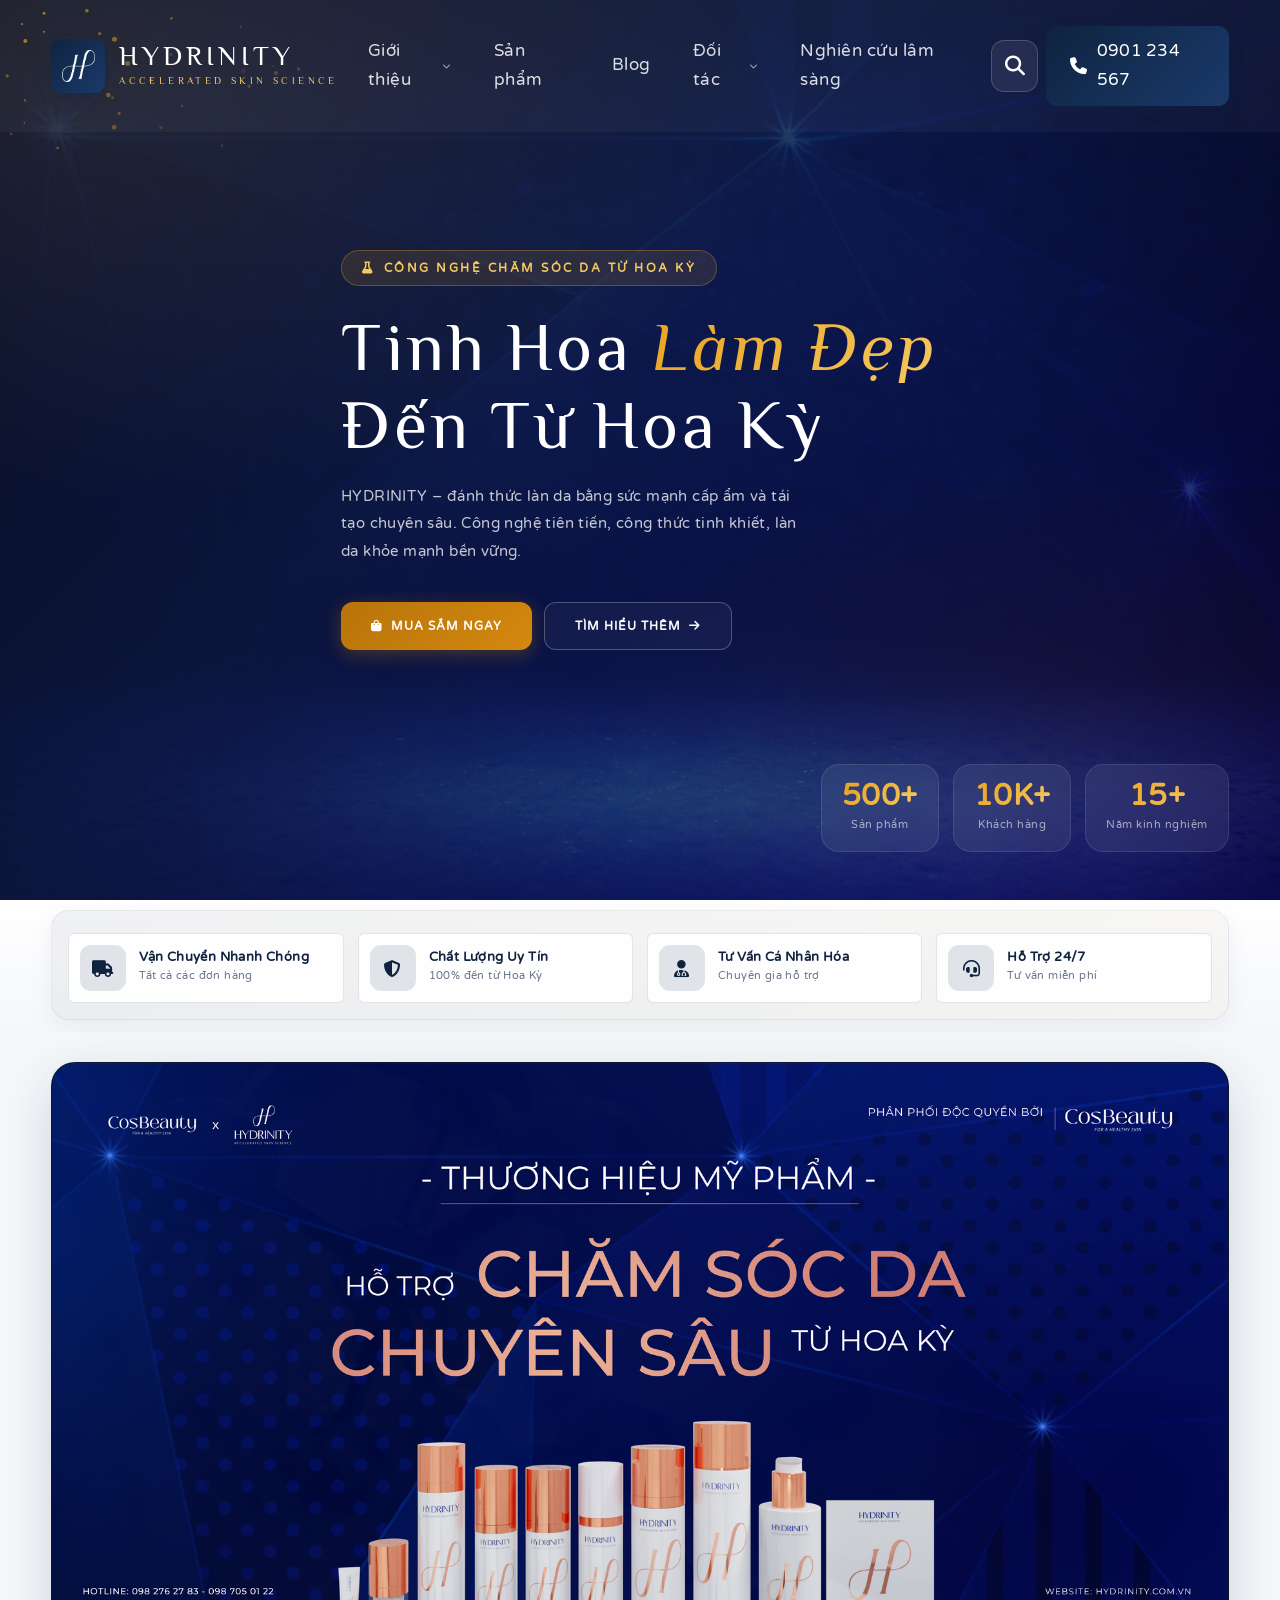
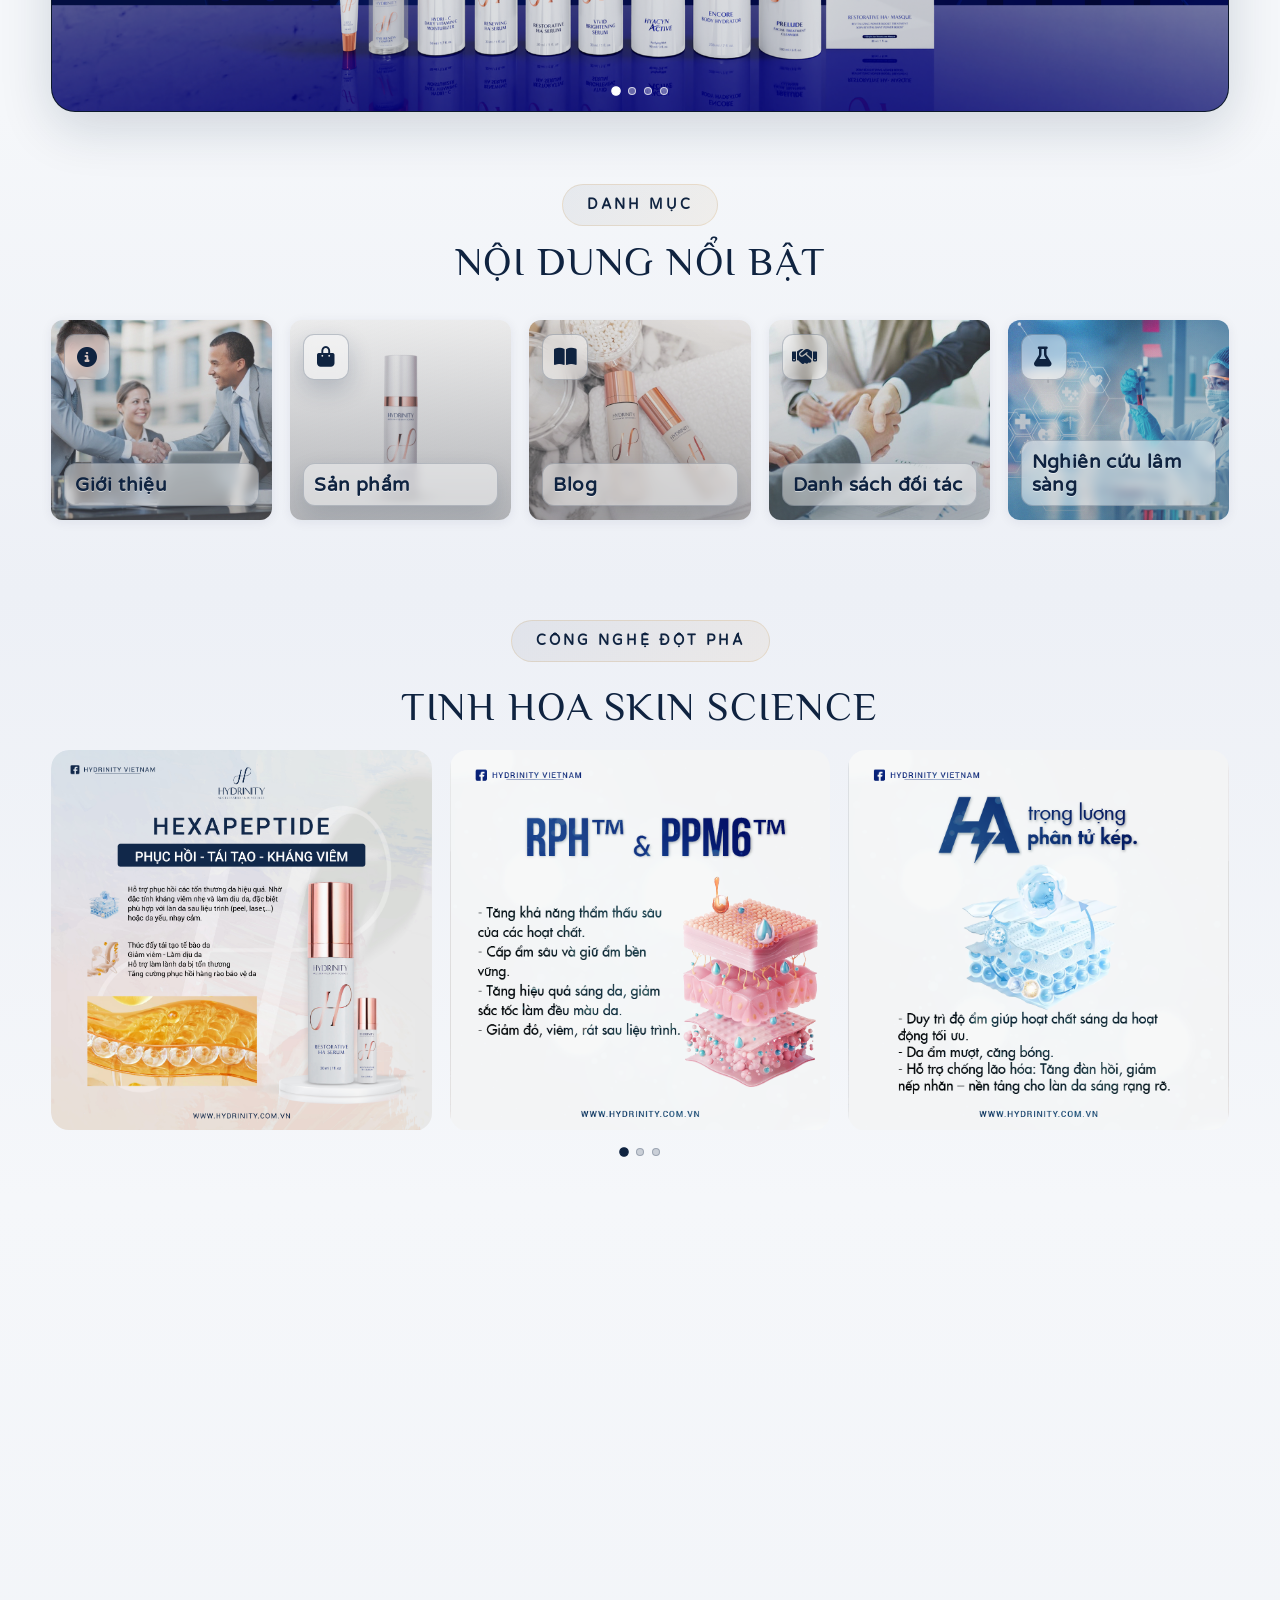
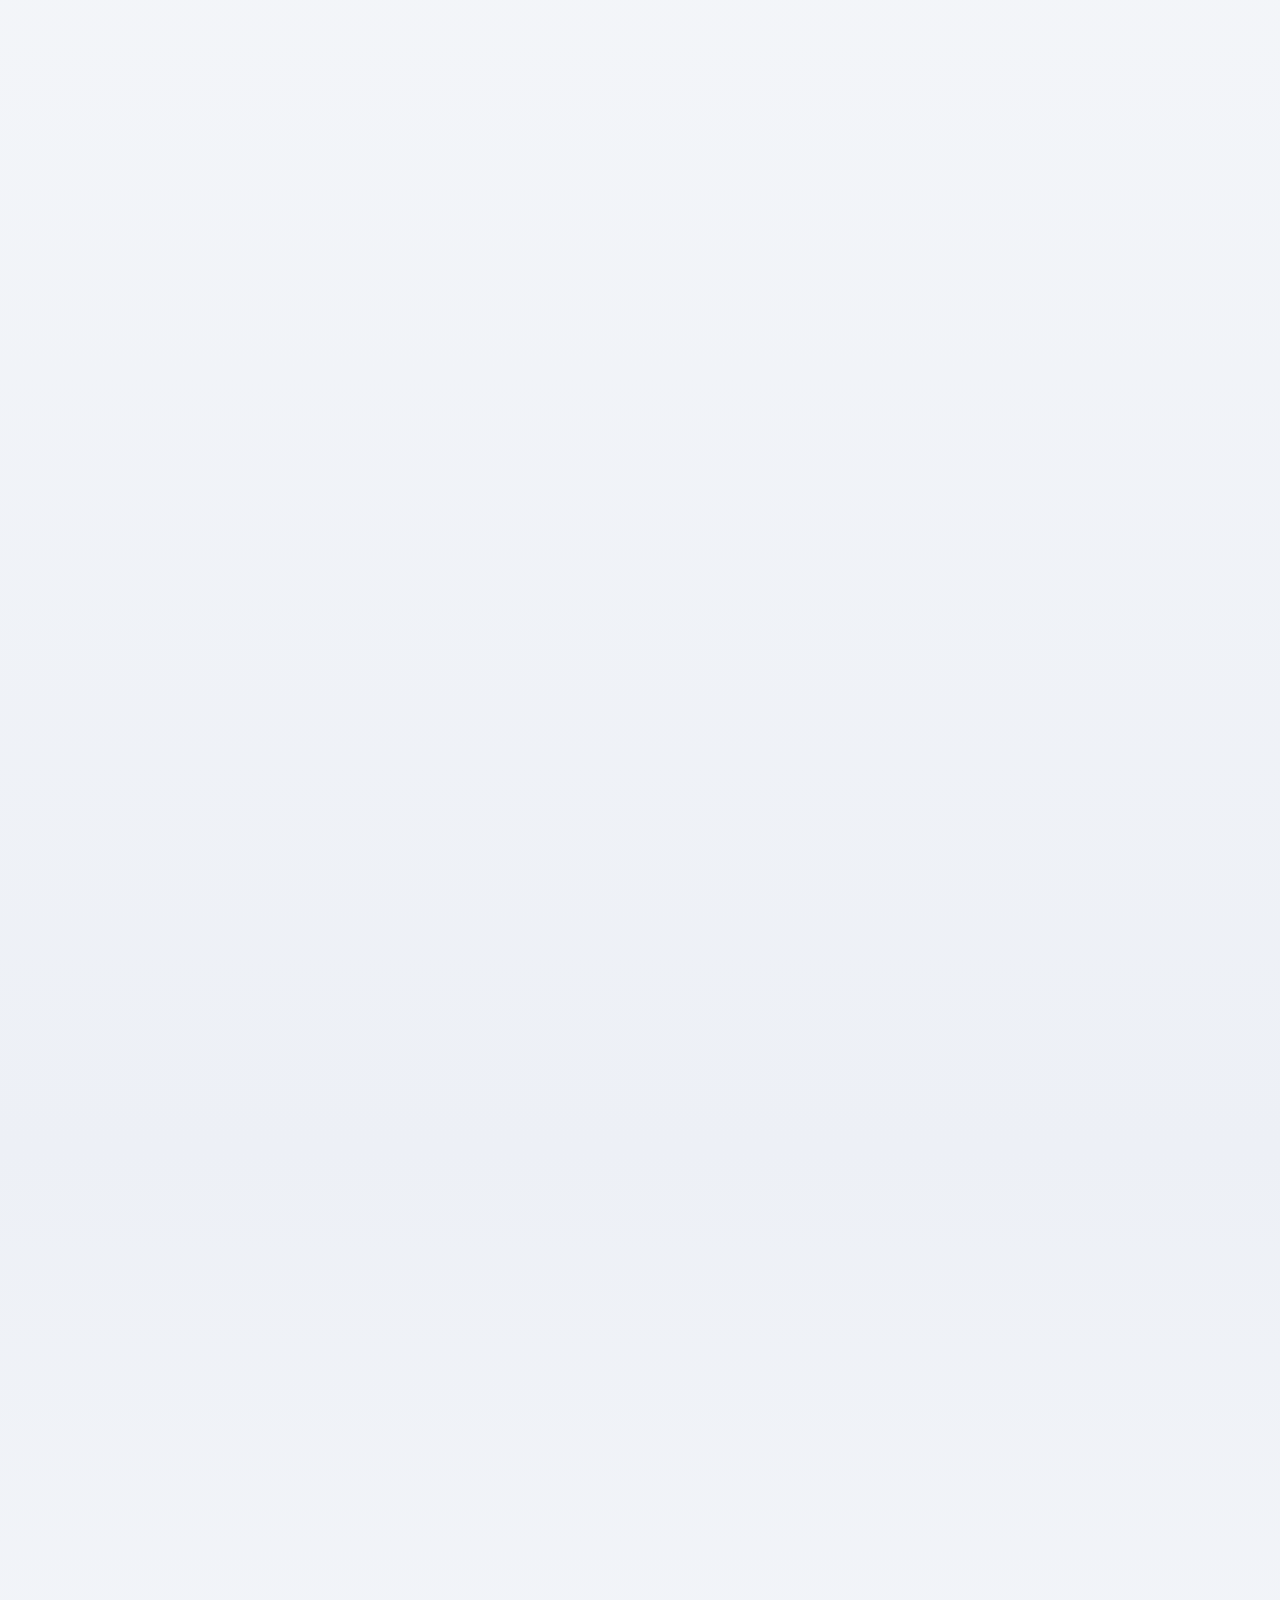
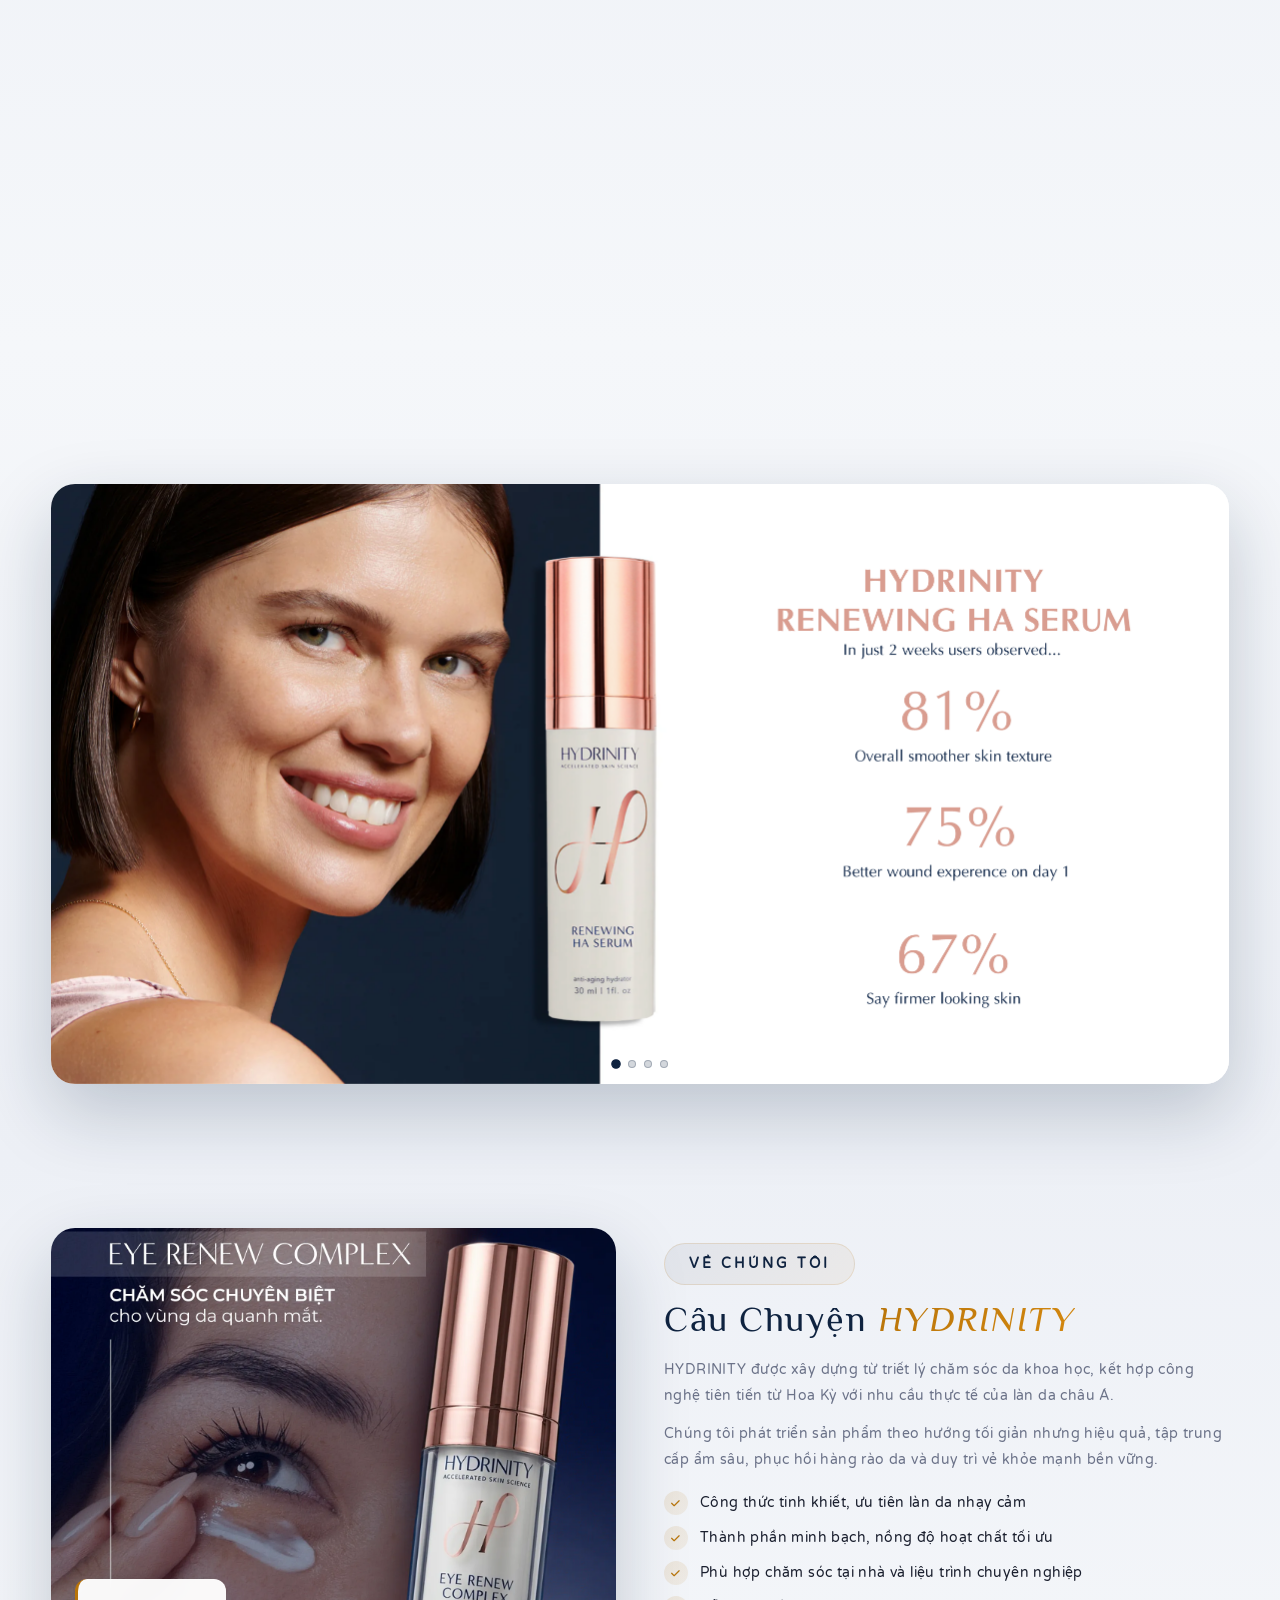
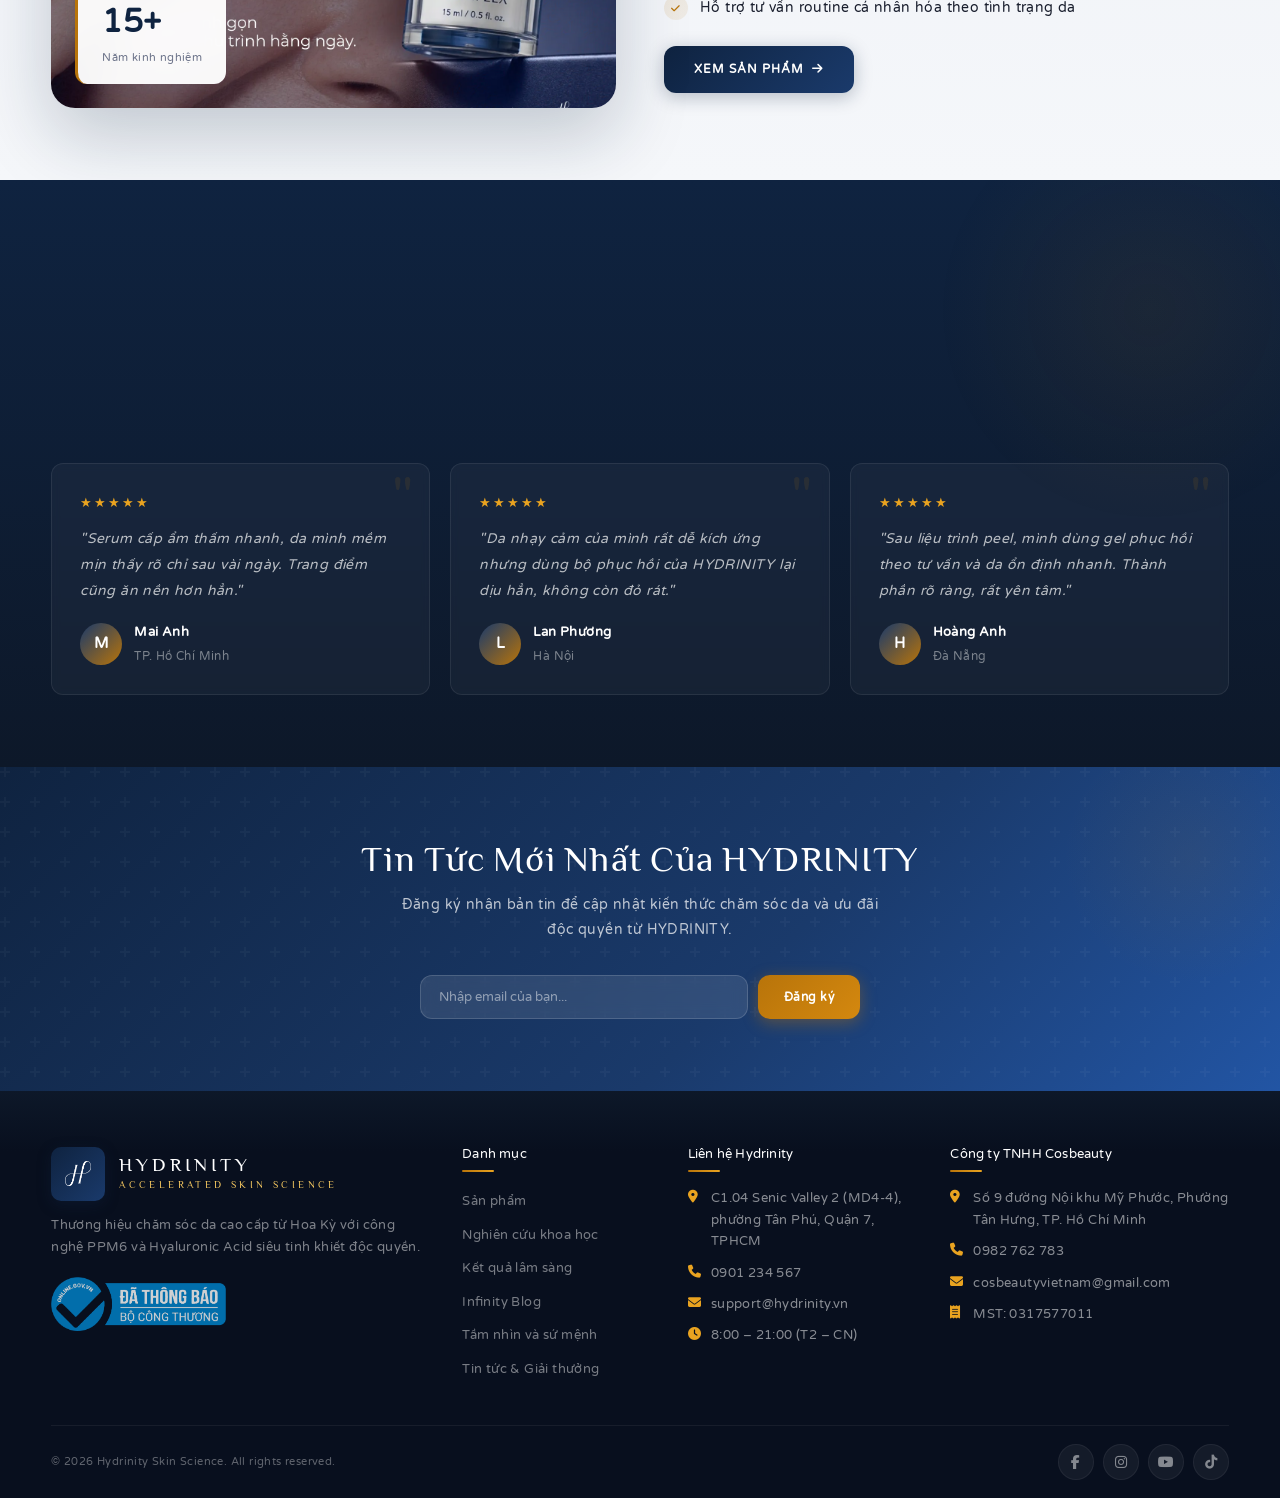
==== commit 214f8cc3: "1m00000005555it" ====
--- a/index copy.html
+++ b/index copy.html
@@ -3,11 +3,64 @@
 <head>
 <meta charset="UTF-8">
 <meta name="viewport" content="width=device-width, initial-scale=1.0">
-<title>HYDRINITY – Accelerated Skin Science</title>
-<meta name="description" content="HYDRINITY – thương hiệu chăm sóc da cao cấp từ Hoa Kỳ. Công nghệ PPM6, Hyaluronic Acid siêu tinh khiết, phục hồi và cấp ẩm chuyên sâu.">
+<title>HYDRINITY – Accelerated Skin Science | Chăm Sóc Da Cao Cấp Từ Hoa Kỳ</title>
+<meta name="description" content="HYDRINITY – thương hiệu chăm sóc da cao cấp từ Hoa Kỳ. Công nghệ PPM6, Hyaluronic Acid siêu tinh khiết, phục hồi và cấp ẩm chuyên sâu cho làn da châu Á.">
+<meta name="keywords" content="HYDRINITY, chăm sóc da, skincare, serum cấp ẩm, hyaluronic acid, PPM6, mỹ phẩm cao cấp, làm đẹp, phục hồi da, chống lão hóa">
+<meta name="robots" content="index, follow">
+<meta name="author" content="HYDRINITY Vietnam">
+<meta name="theme-color" content="#0F2340">
+<link rel="canonical" href="https://hydrinity.vn/">
+
+<!-- Open Graph -->
+<meta property="og:type" content="website">
+<meta property="og:title" content="HYDRINITY – Accelerated Skin Science | Chăm Sóc Da Cao Cấp Từ Hoa Kỳ">
+<meta property="og:description" content="Thương hiệu chăm sóc da cao cấp từ Hoa Kỳ. Công nghệ PPM6, Hyaluronic Acid siêu tinh khiết, phục hồi và cấp ẩm chuyên sâu.">
+<meta property="og:image" content="https://hydrinity.vn/photo/hero_banner.png">
+<meta property="og:url" content="https://hydrinity.vn/">
+<meta property="og:site_name" content="HYDRINITY Vietnam">
+<meta property="og:locale" content="vi_VN">
+
+<!-- Twitter Card -->
+<meta name="twitter:card" content="summary_large_image">
+<meta name="twitter:title" content="HYDRINITY – Accelerated Skin Science">
+<meta name="twitter:description" content="Chăm sóc da cao cấp từ Hoa Kỳ. Công nghệ PPM6, Hyaluronic Acid siêu tinh khiết.">
+<meta name="twitter:image" content="https://hydrinity.vn/photo/hero_banner.png">
+
+<link rel="icon" type="image/png" href="photo/logo.png">
 <link rel="stylesheet" href="https://cdnjs.cloudflare.com/ajax/libs/font-awesome/6.5.1/css/all.min.css">
-<link rel="stylesheet" href="font/hydrinity-fonts.css">
-<link rel="stylesheet" href="index.css">
+<link rel="preconnect" href="https://fonts.googleapis.com">
+<link rel="preconnect" href="https://fonts.gstatic.com" crossorigin>
+<link href="https://fonts.googleapis.com/css2?family=Philosopher:ital,wght@0,400;0,700;1,400;1,700&display=swap" rel="stylesheet">
+<link href="https://fonts.googleapis.com/css2?family=Varela+Round&display=swap" rel="stylesheet">
+<link rel="stylesheet" href="index.css?v=20260417-01">
+
+<!-- JSON-LD Structured Data -->
+<script type="application/ld+json">
+{
+  "@context": "https://schema.org",
+  "@type": "Organization",
+  "name": "HYDRINITY Vietnam",
+  "url": "https://hydrinity.vn",
+  "logo": "https://hydrinity.vn/photo/logo.png",
+  "description": "Thương hiệu chăm sóc da cao cấp từ Hoa Kỳ với công nghệ PPM6 và Hyaluronic Acid siêu tinh khiết.",
+  "address": {
+    "@type": "PostalAddress",
+    "streetAddress": "C1.04 Senic Valley 2 (MD4-4), phường Tân Phú",
+    "addressLocality": "Quận 7, TP. Hồ Chí Minh",
+    "addressCountry": "VN"
+  },
+  "contactPoint": {
+    "@type": "ContactPoint",
+    "telephone": "+84901234567",
+    "contactType": "customer service",
+    "availableLanguage": "Vietnamese"
+  },
+  "sameAs": [
+    "https://www.facebook.com/hydrinity",
+    "https://www.instagram.com/hydrinity"
+  ]
+}
+</script>
 </head>
 <body>
 
@@ -23,7 +76,7 @@
         </div>
       </a>
 
-      <nav>
+      <nav aria-label="Menu chính">
         <div class="nav-item has-dropdown">
           <a href="/about-us" class="nav-link">Giới thiệu <i class="fas fa-chevron-down" style="font-size:8px;opacity:.7"></i></a>
           <div class="nav-dropdown">
@@ -138,6 +191,7 @@
   </div>
 </div>
 
+<main>
 <!-- ████ HERO ████ -->
 <section class="hero hero-image" id="home">
   <div class="hero-bg">
@@ -148,7 +202,7 @@
   <canvas id="heroParticles"></canvas>
   <div class="hero-content container">
     <div class="hero-badge"><i class="fas fa-flask"></i>Công nghệ chăm sóc da từ Hoa Kỳ</div>
-    <h1>Tinh Hoa <em>Làm Đẹp</em><br>Đến Từ Hoa Kỳ</h1>
+    <h1 class="hero-mrch-font">Tinh Hoa <em>Làm Đẹp</em><br>Đến Từ Hoa Kỳ</h1>
     <p>HYDRINITY – đánh thức làn da bằng sức mạnh cấp ẩm và tái tạo chuyên sâu. Công nghệ tiên tiến, công thức tinh khiết, làn da khỏe mạnh bền vững.</p>
     <div class="hero-btns">
       <a href="#products" class="btn btn-primary"><i class="fas fa-shopping-bag"></i> Mua Sắm Ngay</a>
@@ -209,7 +263,7 @@
   <div class="container">
     <div class="section-header fade-up">
       <span class="section-tag">Danh mục</span>
-      <h2>Nội Dung Nổi Bật</h2>
+      <h2 class="newyork-title">Nội Dung Nổi Bật</h2>
     </div>
     <div class="categories-grid fade-up">
       <a class="cat-card cat-theme-1" href="/about-us" aria-label="Giới thiệu">
@@ -241,7 +295,7 @@
   <div class="container">
     <div class="strip-eyebrow fade-up">
       <span class="section-tag">Công nghệ đột phá</span>
-      <span class="strip-title">Tinh Hoa Skin Science</span>
+      <h2 class="strip-title newyork-title">Tinh Hoa Skin Science</h2>
     </div>
     <div class="mid-strip-wrap fade-up">
       <div class="mid-strip-viewport">
@@ -267,7 +321,7 @@
   <div class="container">
     <div class="section-header fade-up">
       <span class="section-tag">Sản phẩm</span>
-      <h2>Sản Phẩm Chăm Sóc Da Nổi Bật</h2>
+      <h2 class="newyork-title">Sản Phẩm Chăm Sóc Da Nổi Bật</h2>
     </div>
     <div class="products-tabs fade-up">
       <button class="tab-btn active" data-cat="all">Best Sellers</button>
@@ -292,6 +346,7 @@
               <svg viewBox="0 0 24 24"><polyline points="6 9 12 15 18 9"/></svg>
             </span>
           </div>
+          <a href="#" class="btn-product-detail">Xem Chi Tiết <i class="fas fa-arrow-right"></i></a>
         </div>
       </div>
 
@@ -311,6 +366,7 @@
               <svg viewBox="0 0 24 24"><polyline points="6 9 12 15 18 9"/></svg>
             </span>
           </div>
+          <a href="#" class="btn-product-detail">Xem Chi Tiết <i class="fas fa-arrow-right"></i></a>
         </div>
       </div>
 
@@ -330,6 +386,7 @@
               <svg viewBox="0 0 24 24"><polyline points="6 9 12 15 18 9"/></svg>
             </span>
           </div>
+          <a href="#" class="btn-product-detail">Xem Chi Tiết <i class="fas fa-arrow-right"></i></a>
         </div>
       </div>
 
@@ -349,6 +406,7 @@
               <svg viewBox="0 0 24 24"><polyline points="6 9 12 15 18 9"/></svg>
             </span>
           </div>
+          <a href="#" class="btn-product-detail">Xem Chi Tiết <i class="fas fa-arrow-right"></i></a>
         </div>
       </div>
 
@@ -368,6 +426,7 @@
               <svg viewBox="0 0 24 24"><polyline points="6 9 12 15 18 9"/></svg>
             </span>
           </div>
+          <a href="#" class="btn-product-detail">Xem Chi Tiết <i class="fas fa-arrow-right"></i></a>
         </div>
       </div>
 
@@ -387,6 +446,7 @@
               <svg viewBox="0 0 24 24"><polyline points="6 9 12 15 18 9"/></svg>
             </span>
           </div>
+          <a href="#" class="btn-product-detail">Xem Chi Tiết <i class="fas fa-arrow-right"></i></a>
         </div>
       </div>
 
@@ -399,13 +459,14 @@
   <div class="container">
     <div class="section-header fade-up">
       <span class="section-tag">Blog</span>
-      <h2>Kiến Thức Chăm Sóc Da</h2>
+      <h2 class="newyork-title">Kiến Thức Chăm Sóc Da</h2>
       <p><span class="products-copy-prefix">Cập nhật xu hướng,</span> <span class="products-copy-suffix">tips hữu ích và kiến thức khoa học về chăm sóc da</span></p>
     </div>
     <div class="blog-grid fade-up">
       <article class="blog-card">
-        <div class="blog-img"><img src="photo/31.webp" alt="Blog 1"></div>
+        <div class="blog-img"><img src="photo/31.webp" alt="Hyaluronic Acid cấp ẩm đa tầng cho làn da căng mướt"></div>
         <div class="blog-body">
+          <time class="blog-date" datetime="2026-04-10">10 Tháng 4, 2026</time>
           <h3 class="blog-title"><a href="/blog">Hyaluronic Acid – Bí quyết cấp ẩm đa tầng cho làn da căng mướt</a></h3>
           <p class="blog-excerpt">Tìm hiểu cách Hyaluronic Acid hoạt động ở từng lớp da và cách sử dụng hiệu quả nhất trong routine hằng ngày.</p>
           <div class="blog-meta">
@@ -414,8 +475,9 @@
         </div>
       </article>
       <article class="blog-card">
-        <div class="blog-img"><img src="photo/32.webp" alt="Blog 2"></div>
+        <div class="blog-img"><img src="photo/32.webp" alt="Hàng rào bảo vệ da và cách phục hồi da nhạy cảm"></div>
         <div class="blog-body">
+          <time class="blog-date" datetime="2026-04-05">05 Tháng 4, 2026</time>
           <h3 class="blog-title"><a href="/blog">Hàng rào bảo vệ da là gì? Cách phục hồi khi da yếu và nhạy cảm</a></h3>
           <p class="blog-excerpt">Hiểu đúng về skin barrier giúp bạn lựa chọn sản phẩm phù hợp, tránh kích ứng và duy trì làn da khỏe mạnh.</p>
           <div class="blog-meta">
@@ -424,8 +486,9 @@
         </div>
       </article>
       <article class="blog-card">
-        <div class="blog-img"><img src="photo/33.webp" alt="Blog 3"></div>
+        <div class="blog-img"><img src="photo/33.webp" alt="Routine chăm sóc da sau peel và laser"></div>
         <div class="blog-body">
+          <time class="blog-date" datetime="2026-03-28">28 Tháng 3, 2026</time>
           <h3 class="blog-title"><a href="/blog">Routine sau peel và laser – Những điều cần biết để phục hồi nhanh nhất</a></h3>
           <p class="blog-excerpt">Liệu trình chăm sóc sau thủ thuật thẩm mỹ đóng vai trò quyết định trong việc giữ kết quả lâu dài.</p>
           <div class="blog-meta">
@@ -441,7 +504,7 @@
 <section class="results-section" id="resultsSlider">
   <div class="container">
     <div class="results-head fade-up">
-      <h2 class="results-title">THE RESULTS ARE IN</h2>
+      <h2 class="results-title newyork-title">THE RESULTS ARE IN</h2>
     </div>
     <div class="results-frame fade-up" id="resultsFrame">
       <div class="results-slide active"><img src="photo/10.png" alt="Kết quả lâm sàng"></div>
@@ -468,7 +531,7 @@
       </div>
       <div class="about-content">
         <span class="section-tag">Về chúng tôi</span>
-        <h2>Câu Chuyện <em>HYDRINITY</em></h2>
+        <h2 class="mrch-newyork-font">Câu Chuyện <em>HYDRINITY</em></h2>
         <p>HYDRINITY được xây dựng từ triết lý chăm sóc da khoa học, kết hợp công nghệ tiên tiến từ Hoa Kỳ với nhu cầu thực tế của làn da châu Á.</p>
         <p>Chúng tôi phát triển sản phẩm theo hướng tối giản nhưng hiệu quả, tập trung cấp ẩm sâu, phục hồi hàng rào da và duy trì vẻ khỏe mạnh bền vững.</p>
         <ul class="about-list">
@@ -532,6 +595,8 @@
   </div>
 </section>
 
+</main>
+
 <!-- ████ FOOTER ████ -->
 <footer class="footer">
   <div class="container">
@@ -552,12 +617,12 @@
       <div>
         <h3>Danh mục</h3>
         <ul class="footer-links">
-          <li><a href="#">Sản phẩm</a></li>
-          <li><a href="#">Nghiên cứu khoa học</a></li>
-          <li><a href="#">Kết quả lâm sàng</a></li>
-          <li><a href="#">Infinity Blog</a></li>
-          <li><a href="#">Tầm nhìn và sứ mệnh</a></li>
-          <li><a href="#">Tin tức & Giải thưởng</a></li>
+          <li><a href="#products">Sản phẩm</a></li>
+          <li><a href="/mineral-research">Nghiên cứu khoa học</a></li>
+          <li><a href="#resultsSlider">Kết quả lâm sàng</a></li>
+          <li><a href="/blog">Infinity Blog</a></li>
+          <li><a href="/vision-mission">Tầm nhìn và sứ mệnh</a></li>
+          <li><a href="/news-awards">Tin tức & Giải thưởng</a></li>
         </ul>
       </div>
       <div class="footer-contact">
@@ -576,7 +641,7 @@
       </div>
     </div>
     <div class="footer-bottom">
-      <span>© 2025 Hydrinity Skin Science. All rights reserved.</span>
+      <span>© 2026 Hydrinity Skin Science. All rights reserved.</span>
       <div class="social-links">
         <a href="#" class="social-link" title="Facebook"><i class="fab fa-facebook-f"></i></a>
         <a href="#" class="social-link" title="Instagram"><i class="fab fa-instagram"></i></a>
@@ -612,3 +677,7 @@
 <script src="index.js"></script>
 </body>
 </html>
+
+
+
+
--- a/index.css
+++ b/index.css
@@ -10,18 +10,18 @@
   --gold-light:  #E9A320;
   --gold-pale:   #F5C860;
 
-  --cream:       #F9F6F1;
-  --cream-mid:   #F2EDE4;
-  --cream-dark:  #E8E0D4;
+  --cream:       #F5F7FA;
+  --cream-mid:   #EDF0F6;
+  --cream-dark:  #E3E7F0;
   --white:       #FFFFFF;
 
-  --ink:         #1A1712;
-  --ink-mid:     #3D3830;
-  --ink-light:   #7A7268;
-  --ink-pale:    #A89E92;
-
-  --border:      #DDD5C8;
-  --border-light:#EDE7DD;
+  --ink:         #1A1F2E;
+  --ink-mid:     #3B4155;
+  --ink-light:   #6C7389;
+  --ink-pale:    #969DB0;
+
+  --border:      #D4D9E4;
+  --border-light:#E6EAF1;
 
   --dark-bg:     #080F1E;
   --dark-mid:    #0D1829;
@@ -29,15 +29,19 @@
   --dark-border: rgba(255,255,255,.07);
 
   /* ── TYPOGRAPHY ── */
-  --font-header:  'Afacad', sans-serif;
+  --font-main:    'Varela Round', sans-serif;
+  --font-heading: 'Philosopher', sans-serif;
+  --font-logo:    var(--font-heading);
+
+  --font-header:  var(--font-main);
   --font-nav:     var(--font-header);
-  --font-display: 'Afacad', sans-serif;
-  --font-body:    var(--font-header);
+  --font-display: var(--font-main);
+  --font-body:    var(--font-main);
 
   /* Type scale – fluid */
-  --text-xs:   clamp(10px, 1.1vw, 11.5px);
-  --text-sm:   clamp(12px, 1.3vw, 13px);
-  --text-base: clamp(13px, 1.5vw, 14.5px);
+  --text-xs:   clamp(11px, 1.1vw, 12px);
+  --text-sm:   clamp(12.5px, 1.3vw, 13.5px);
+  --text-base: clamp(14px, 1.5vw, 15px);
   --text-md:   clamp(15px, 1.7vw, 16.5px);
   --text-lg:   clamp(17px, 2vw, 19px);
   --text-xl:   clamp(20px, 3vw, 26px);
@@ -46,11 +50,11 @@
   --text-hero: clamp(36px, 6vw, 68px);
 
   --space-xs:  8px;
-  --space-sm:  16px;
-  --space-md:  24px;
-  --space-lg:  40px;
-  --space-xl:  64px;
-  --space-2xl: 96px;
+  --space-sm:  14px;
+  --space-md:  22px;
+  --space-lg:  36px;
+  --space-xl:  48px;
+  --space-2xl: 72px;
 
   --r-sm:  6px;
   --r-md:  12px;
@@ -94,12 +98,12 @@
 }
 
 .mrch-newyork-font {
-  font-family: var(--font-display) !important;
+  font-family: var(--font-heading) !important;
   font-weight: 400 !important;
 }
 
 .hero-mrch-font {
-  font-family: 'MRCH NewYork', var(--font-display) !important;
+  font-family: var(--font-heading) !important;
   font-weight: 400 !important;
 }
 
@@ -120,9 +124,13 @@
   -moz-osx-font-smoothing: grayscale;
   font-feature-settings: "kern" 1, "liga" 1;
 }
-h1, h2, h3, h4, h5, h6 {
+h1, h2 {
+  font-family: var(--font-heading) !important;
+  line-height: 1.15 !important;
+}
+h3, h4, h5, h6 {
   font-family: var(--font-display) !important;
-  line-height: 95% !important;
+  line-height: 1.2 !important;
 }
 img { display: block; max-width: 100%; }
 a { color: inherit; }
@@ -146,9 +154,9 @@
   font-weight: 600;
   letter-spacing: 3px;
   text-transform: uppercase;
-  color: var(--navy-mid);
-  background: rgba(15,35,64,.07);
-  border: 1px solid rgba(15,35,64,.10);
+  color: var(--navy);
+  background: linear-gradient(135deg, rgba(15,35,64,.06), rgba(184,116,10,.06));
+  border: 1px solid rgba(184,116,10,.15);
   padding: 6px 20px;
   border-radius: 50px;
   margin-bottom: var(--space-sm);
@@ -156,19 +164,19 @@
 
 .section-header {
   text-align: center;
-  margin-bottom: var(--space-xl);
+  margin-bottom: var(--space-lg);
 }
 .section-header h2 {
-  font-family: 'Afacad', sans-serif !important;
+  font-family: var(--font-heading) !important;
   font-size: var(--text-3xl);
   font-weight: 700;
-  color: var(--ink);
+  color: var(--navy);
   line-height: 1.1 !important;
   margin-bottom: 12px;
   letter-spacing: -0.3px;
 }
 .newyork-title {
-  font-family: 'Afacad', sans-serif !important;
+  font-family: var(--font-heading) !important;
 }
 .section-header p {
   font-size: var(--text-base);
@@ -264,7 +272,7 @@
 .logo:hover .logo-icon { transform: rotate(-4deg) scale(1.06); }
 .logo-wordmark { display: flex; flex-direction: column; }
 .logo-name {
-  font-family: var(--font-display);
+  font-family: var(--font-logo);
   font-size: 21px;
   font-weight: 400;
   letter-spacing: 4px;
@@ -273,7 +281,7 @@
   transition: color .3s;
 }
 .logo-sub {
-  font-family: var(--font-display);
+  font-family: var(--font-logo);
   font-size: 7.5px;
   letter-spacing: 3px;
   text-transform: uppercase;
@@ -286,7 +294,7 @@
 .header .logo-sub,
 .mobile-nav .logo-name,
 .mobile-nav .logo-sub {
-  font-family: var(--font-header);
+  font-family: var(--font-logo);
 }
 .header.scrolled .logo-name { color: var(--navy); }
 .header.scrolled .logo-sub  { color: var(--gold); }
@@ -321,6 +329,9 @@
 .header.scrolled .nav-dropdown a { color: var(--ink-mid); }
 .header.scrolled .nav-link:hover,
 .header.scrolled .nav-dropdown a:hover { color: var(--navy); }
+.header.scrolled .nav-link::after {
+  background: linear-gradient(90deg, var(--navy), var(--navy-mid));
+}
 
 .nav-item.has-dropdown::after {
   content: ''; position: absolute;
@@ -383,6 +394,9 @@
 .nav-dropdown a:hover .nav-sub-label::after { transform: scaleX(1); }
 .header.scrolled .nav-dropdown a { text-shadow: none; }
 .header.scrolled .nav-dropdown a:hover { background: transparent; }
+.header.scrolled .nav-sub-label::after {
+  background: linear-gradient(90deg, var(--navy), var(--navy-mid));
+}
 .nav-item.has-dropdown:hover .nav-dropdown,
 .nav-item.has-dropdown:focus-within .nav-dropdown {
   opacity: 1; visibility: visible; pointer-events: auto;
@@ -443,7 +457,7 @@
 /* Desktop-only header size boost */
 @media (min-width: 1025px) {
   .section-tag { font-size: 14px; padding: 8px 24px; }
-  .products-tabs { gap: 10px; margin-bottom: 40px; }
+  .products-tabs { gap: 10px; margin-bottom: 30px; }
   .products-tabs .tab-btn { font-size: 14px; padding: 10px 26px; }
   .hero-badge { font-size: 14px; }
   .features-bar { padding-top: 14px; padding-bottom: 16px; }
@@ -705,8 +719,9 @@
 .hero-overlay {
   position: absolute; inset: 0;
   background:
-    radial-gradient(120% 100% at 8% 10%, rgba(245,200,96,.08) 0%, rgba(245,200,96,0) 46%),
-    linear-gradient(135deg, rgba(8,15,30,.9) 0%, rgba(13,27,49,.79) 40%, rgba(8,18,35,.64) 72%, rgba(0,0,0,.34) 100%);
+    radial-gradient(80% 60% at 85% 80%, rgba(184,116,10,.08) 0%, transparent 50%),
+    radial-gradient(120% 100% at 8% 10%, rgba(245,200,96,.1) 0%, rgba(245,200,96,0) 46%),
+    linear-gradient(135deg, rgba(8,15,30,.88) 0%, rgba(13,27,49,.76) 40%, rgba(8,18,35,.6) 72%, rgba(0,0,0,.3) 100%);
 }
 #heroParticles { position: absolute; inset: 0; z-index: 1; pointer-events: none; }
 .hero-content { position: relative; z-index: 2; animation: fadeInUp .9s ease both; }
@@ -773,14 +788,13 @@
   background-clip: text;
   line-height: 1;
 }
-.stat-label { font-size: 10px; color: rgba(255,255,255,.6); margin-top: 5px; letter-spacing: 0.5px; font-weight: 500; }
+.stat-label { font-size: 11px; color: rgba(255,255,255,.6); margin-top: 5px; letter-spacing: 0.5px; font-weight: 500; }
 
 /* ══════════════════════════════════════════════════════════════
    FEATURES BAR
    ══════════════════════════════════════════════════════════════ */
 .features-bar {
-  background: var(--white);
-  border-bottom: 1px solid var(--border);
+  background: linear-gradient(180deg, var(--white) 0%, var(--cream) 100%);
   padding-top: 10px;
   padding-bottom: 12px;
 }
@@ -788,10 +802,10 @@
   display: grid; grid-template-columns: repeat(4, 1fr);
   gap: var(--space-sm);
   padding: 22px 16px 16px;
-  background: linear-gradient(165deg, rgba(15,35,64,.12) 0%, rgba(34,85,164,.09) 100%);
-  border: none;
+  background: linear-gradient(165deg, rgba(15,35,64,.06) 0%, rgba(184,116,10,.04) 100%);
+  border: 1px solid rgba(15,35,64,.06);
   border-radius: var(--r-lg);
-  box-shadow: 0 8px 26px rgba(15,35,64,.12);
+  box-shadow: 0 8px 26px rgba(15,35,64,.06);
 }
 .feature-item {
   display: flex; align-items: center; gap: 13px;
@@ -819,7 +833,7 @@
 /* ══════════════════════════════════════════════════════════════
    HERO SLIDER
    ══════════════════════════════════════════════════════════════ */
-.mid-slider { padding: 30px 0 0; background: var(--cream); }
+.mid-slider { padding: 30px 0 0; background: linear-gradient(180deg, var(--cream) 0%, var(--cream) 100%); }
 .mid-slider-frame {
   position: relative; height: 650px;
   border-radius: var(--r-xl);
@@ -832,7 +846,7 @@
 .mid-slider-frame.dragging { cursor: grabbing; }
 .mid-slide { position: absolute; inset: 0; display: block; opacity: 0; pointer-events: none; transition: opacity .55s ease; }
 .mid-slide.active { opacity: 1; pointer-events: auto; }
-.mid-slide img { width: 100%; height: 100%; object-fit: fill; object-position: center; }
+.mid-slide img { width: 100%; height: 100%; object-fit: cover; object-position: center; }
 
 /* ══════════════════════════════════════════════════════════════
    SLIDER DOTS
@@ -855,11 +869,11 @@
    CATEGORIES
    ══════════════════════════════════════════════════════════════ */
 .categories-section {
-  background: linear-gradient(180deg, rgba(249,246,241,.92), rgba(249,246,241,.94));
-}
-.categories-grid { display: grid; grid-template-columns: repeat(5, 1fr); gap: 14px; }
+  background: linear-gradient(180deg, var(--cream) 0%, var(--cream-mid) 100%);
+}
+.categories-grid { display: grid; grid-template-columns: repeat(5, 1fr); gap: 18px; }
 .categories-section .section-header h2 {
-  font-family: 'Afacad', sans-serif !important;
+  font-family: var(--font-heading) !important;
   font-size: 40px;
   font-weight: 500;
   text-transform: uppercase;
@@ -895,7 +909,7 @@
 }
 .cat-card:hover {
   transform: translateY(-4px);
-  box-shadow: var(--shadow-md);
+  box-shadow: 0 12px 36px rgba(15,35,64,.16), 0 0 0 1px rgba(184,116,10,.12);
 }
 .cat-theme-1 {
   background:
@@ -985,11 +999,9 @@
    ══════════════════════════════════════════════════════════════ */
 .mid-strip {
   padding: 28px 0 44px;
-  background: linear-gradient(180deg, var(--cream-mid) 0%, var(--cream) 55%, #ffffff 100%);
-  border-top: 1px solid var(--border);
-  border-bottom: 1px solid var(--border);
-}
-.strip-eyebrow { text-align: center; margin-bottom: 24px; }
+  background: linear-gradient(180deg, var(--cream-mid) 0%, var(--cream) 100%);
+}
+.strip-eyebrow { text-align: center; margin-bottom: 20px; }
 .strip-tag {
   display: inline-block;
   font-size: 10px; font-weight: 600; letter-spacing: 3px;
@@ -1001,10 +1013,10 @@
 }
 .strip-title {
   display: block;
-  font-family: 'Afacad', sans-serif;
+  font-family: var(--font-main);
   font-size: var(--text-3xl);
   font-weight: 700;
-  color: var(--ink);
+  color: var(--navy);
   line-height: 1.1;
   letter-spacing: -0.3px;
   margin-top: 8px;
@@ -1036,10 +1048,10 @@
 /* ══════════════════════════════════════════════════════════════
    PRODUCTS
    ══════════════════════════════════════════════════════════════ */
-.products-section { background: var(--cream); }
+.products-section { background: linear-gradient(180deg, var(--cream) 0%, var(--cream-mid) 100%); }
 .products-tabs {
   display: flex; justify-content: center;
-  gap: 8px; margin-bottom: 36px; flex-wrap: wrap;
+  gap: 8px; margin-bottom: 28px; flex-wrap: wrap;
 }
 .tab-btn {
   background: var(--white);
@@ -1059,7 +1071,7 @@
   box-shadow: 0 4px 16px rgba(15,35,64,.28);
 }
 
-.products-grid { display: grid; grid-template-columns: repeat(3, 1fr); gap: 22px; }
+.products-grid { display: grid; grid-template-columns: repeat(3, 1fr); gap: 20px; }
 .products-copy-prefix { white-space: nowrap; }
 .products-copy-suffix { white-space: nowrap; }
 @media (max-width: 680px) {
@@ -1071,16 +1083,17 @@
   background: var(--white);
   border-radius: var(--r-md);
   overflow: visible;
-  border: none;
+  border: 1px solid var(--border-light);
   position: relative;
   z-index: 1;
   transition: var(--ease);
+  box-shadow: var(--shadow-sm);
 }
 .product-card.open-dropdown { z-index: 80; }
 .product-card:hover {
-  transform: translateY(-5px);
-  box-shadow: var(--shadow-xl);
-  border-color: transparent;
+  transform: translateY(-6px);
+  box-shadow: 0 20px 60px rgba(15,35,64,.14), 0 0 0 1px rgba(184,116,10,.18);
+  border-color: rgba(184,116,10,.25);
 }
 .product-img {
   position: relative;
@@ -1089,23 +1102,23 @@
   border-radius: var(--r-md) var(--r-md) 0 0;
   background: var(--cream-mid);
 }
-.product-img img { width: 100%; height: 100%; object-fit: fill; display: block; transition: transform .5s ease; }
+.product-img img { width: 100%; height: 100%; object-fit: cover; display: block; transition: transform .5s ease; }
 .product-card:hover .product-img img { transform: scale(1.03); }
 
 .product-info { padding: 18px 20px 20px; display: flex; flex-direction: column; gap: 0; }
 
 .product-name {
-  font-family: 'Afacad', sans-serif !important;
+  font-family: var(--font-main) !important;
   font-style: normal;
-  font-size: 18px;
-  font-weight: 500;
+  font-size: 17px;
+  font-weight: 600;
   line-height: 1.4;
   color: var(--ink);
   margin: 0 0 4px;
   letter-spacing: 0.35px;
 }
 .product-desc {
-  font-family: 'Afacad', sans-serif;
+  font-family: var(--font-main);
   font-style: normal;
   font-size: 14px;
   font-weight: 400;
@@ -1113,26 +1126,37 @@
   color: var(--ink-light);
   margin: 0 0 10px;
   letter-spacing: 0.25px;
-  text-transform: uppercase !important;
+}
+
+/* ── Price + Select Row ── */
+.product-bottom-row {
+  display: flex;
+  align-items: center;
+  gap: 10px;
+  margin-bottom: 10px;
 }
 
 .product-price {
-  font-family: 'Afacad', sans-serif;
+  font-family: var(--font-main);
   font-style: normal;
-  font-size: 16px;
-  font-weight: 400;
+  font-size: 17px;
+  font-weight: 700;
   color: var(--navy);
-  margin-bottom: 14px;
-  letter-spacing: 0;
+  margin-bottom: 0;
+  letter-spacing: 0.3px;
   line-height: 1.3;
   text-decoration: none !important;
   font-variant-numeric: tabular-nums;
+  white-space: nowrap;
+  flex-shrink: 0;
 }
 
 /* ── Custom Dropdown ── */
 .product-select-wrap {
   position: relative;
   margin-bottom: 0;
+  flex: 1;
+  min-width: 0;
 }
 
 .product-select {
@@ -1140,16 +1164,16 @@
   appearance: none;
   -webkit-appearance: none;
   -moz-appearance: none;
-  background: linear-gradient(180deg, #f8f6f2, #ffffff);
-  border: 1px solid #c7cfdd;
+  background: linear-gradient(180deg, var(--cream), var(--white));
+  border: 1px solid var(--border);
   border-radius: var(--r-sm);
   color: var(--ink);
-  font-family: 'Afacad', sans-serif;
+  font-family: var(--font-main);
   font-style: normal;
-  font-size: 14px;
+  font-size: 13px;
   font-weight: 400;
   line-height: 1.25;
-  padding: 11px 40px 11px 14px;
+  padding: 8px 36px 8px 12px;
   outline: none;
   cursor: pointer;
   box-shadow: inset 0 1px 0 rgba(255,255,255,.75), 0 1px 2px rgba(15,35,64,.05);
@@ -1196,16 +1220,16 @@
 .custom-select-toggle {
   width: 100%;
   position: relative;
-  border: 1px solid #c7cfdd;
+  border: 1px solid var(--border);
   border-radius: var(--r-sm);
-  background: linear-gradient(180deg, #f8f6f2, #ffffff);
+  background: linear-gradient(180deg, var(--cream), var(--white));
   color: var(--ink);
-  font-family: 'Afacad', sans-serif;
+  font-family: var(--font-main);
   font-style: normal;
-  font-size: 14px;
+  font-size: 13px;
   font-weight: 400;
   line-height: 1.25;
-  padding: 11px 44px 11px 14px;
+  padding: 8px 40px 8px 12px;
   box-shadow: inset 0 1px 0 rgba(255,255,255,.75), 0 1px 2px rgba(15,35,64,.05);
   transition: border-color .22s ease, box-shadow .22s ease, transform .22s ease, background .22s ease;
   display: flex;
@@ -1272,7 +1296,7 @@
   border-radius: 9px;
   background: transparent;
   color: var(--ink-mid);
-  font-family: 'Afacad', sans-serif;
+  font-family: var(--font-main);
   font-style: normal;
   font-size: 14px;
   font-weight: 400;
@@ -1302,31 +1326,76 @@
 .product-select-wrap.open .custom-select-icon { color: var(--navy); }
 .product-select-wrap.open .custom-select-icon svg { transform: rotate(180deg); }
 
+/* ── Product Detail CTA ── */
+.btn-product-detail {
+  display: flex;
+  align-items: center;
+  justify-content: center;
+  gap: 7px;
+  width: 100%;
+  margin-top: 0;
+  padding: 10px 16px;
+  background: linear-gradient(135deg, var(--navy), var(--navy-mid));
+  color: #fff;
+  font-family: var(--font-body);
+  font-size: 11.5px;
+  font-weight: 600;
+  letter-spacing: 0.8px;
+  text-transform: uppercase;
+  text-decoration: none;
+  border: none;
+  border-radius: var(--r-sm);
+  cursor: pointer;
+  transition: var(--ease);
+  box-shadow: 0 3px 12px rgba(15,35,64,.18);
+}
+.btn-product-detail:hover {
+  background: linear-gradient(135deg, var(--gold), var(--gold-mid));
+  transform: translateY(-1px);
+  box-shadow: 0 6px 20px rgba(184,116,10,.3);
+  color: #fff;
+}
+.btn-product-detail i { font-size: 10px; transition: transform .25s; }
+.btn-product-detail:hover i { transform: translateX(3px); }
+
 /* ══════════════════════════════════════════════════════════════
    BLOG
    ══════════════════════════════════════════════════════════════ */
-.blog-section { background: var(--cream-mid); }
-.blog-grid { display: grid; grid-template-columns: repeat(3,1fr); gap: 22px; }
+.blog-section { background: linear-gradient(180deg, var(--cream-mid) 0%, var(--cream) 100%); }
+.blog-grid { display: grid; grid-template-columns: repeat(3,1fr); gap: 20px; }
 .blog-card {
   background: var(--white); border-radius: var(--r-md);
   display: flex; flex-direction: column;
-  overflow: hidden; border: none; transition: var(--ease);
-}
-.blog-card:hover { transform: translateY(-6px); box-shadow: var(--shadow-xl); border-color: transparent; }
-.blog-img { height: 196px; overflow: hidden; }
+  overflow: hidden; border: 1px solid var(--border-light); transition: var(--ease);
+  box-shadow: var(--shadow-sm);
+}
+.blog-card:hover {
+  transform: translateY(-6px);
+  box-shadow: 0 20px 60px rgba(15,35,64,.14), 0 0 0 1px rgba(184,116,10,.18);
+  border-color: rgba(184,116,10,.25);
+}
+.blog-img { aspect-ratio: 16/10; overflow: hidden; }
 .blog-img img {
   width: 100%; height: 100%; object-fit: cover;
   transition: transform .6s cubic-bezier(.4,0,.2,1);
 }
 .blog-card:hover .blog-img img { transform: scale(1.06); }
 .blog-body { padding: 18px 20px 20px; display: flex; flex-direction: column; flex: 1; }
+.blog-date {
+  display: block;
+  font-size: 12px;
+  font-weight: 500;
+  color: var(--ink-pale);
+  letter-spacing: 0.3px;
+  margin-bottom: 6px;
+}
 .blog-tag {
   display: inline-block;
   font-size: 10px; font-weight: 600; letter-spacing: 1.5px;
   text-transform: uppercase; color: var(--gold); margin-bottom: 8px;
 }
 .blog-title {
-  font-family: 'Afacad', sans-serif;
+  font-family: var(--font-main);
   font-style: normal;
   font-size: 18px; line-height: 1.4; font-weight: 500;
   margin-bottom: 8px; color: var(--ink);
@@ -1334,10 +1403,10 @@
 }
 .blog-title a { color: inherit; text-decoration: none; transition: color .25s; }
 .blog-title a:hover { color: var(--navy); }
-.blog-excerpt { font-family: 'Afacad', sans-serif; font-style: normal; font-size: 14px; color: var(--ink-light); line-height: 1.55; margin-bottom: 14px; font-weight: 400; letter-spacing: 0.25px; }
+.blog-excerpt { font-family: var(--font-main); font-style: normal; font-size: 14px; color: var(--ink-light); line-height: 1.55; margin-bottom: 14px; font-weight: 400; letter-spacing: 0.25px; }
 .blog-meta { display: flex; align-items: center; justify-content: center; margin-top: auto; }
 .blog-read {
-  font-family: 'Afacad', sans-serif;
+  font-family: var(--font-main);
   font-size: 16px; font-weight: 600; color: var(--navy);
   text-decoration: none; display: inline-flex; align-items: center; justify-content: center; gap: 7px;
   line-height: 1.2;
@@ -1352,13 +1421,13 @@
    ══════════════════════════════════════════════════════════════ */
 .results-section {
   padding: var(--space-2xl) 0;
-  background: var(--cream); border-top: 1px solid var(--border);
+  background: linear-gradient(180deg, var(--cream) 0%, var(--cream-mid) 100%);
 }
 .results-head { text-align: center; margin-bottom: var(--space-md); }
 .results-title {
-  font-family: 'Afacad', sans-serif !important;
+  font-family: var(--font-heading) !important;
   font-size: var(--text-3xl); font-weight: 700;
-  color: var(--ink); letter-spacing: -0.3px; line-height: 1.1 !important;
+  color: var(--navy); letter-spacing: -0.3px; line-height: 1.1 !important;
 }
 .results-frame {
   position: relative; height: 600px;
@@ -1373,18 +1442,24 @@
   transition: opacity .55s ease, transform .8s ease; overflow: hidden;
 }
 .results-slide.active { opacity: 1; pointer-events: auto; transform: scale(1); }
-.results-slide img { position: relative; z-index: 1; width: 100%; height: 100%; object-fit: fill; object-position: center; }
+.results-slide img { position: relative; z-index: 1; width: 100%; height: 100%; object-fit: cover; object-position: center; }
 #resultsFrame .slider-dot { border: 1.5px solid rgba(15,35,64,.25); background: rgba(15,35,64,.18); }
 #resultsFrame .slider-dot:hover, #resultsFrame .slider-dot.active { background: var(--navy); border-color: var(--navy); }
 
 /* ══════════════════════════════════════════════════════════════
    TONE HARMONY (FEATURES → RESULTS)
    ══════════════════════════════════════════════════════════════ */
-.mid-strip .strip-title,
+.mid-strip .strip-title {
+  font-family: var(--font-heading) !important;
+  font-size: 40px !important;
+  font-weight: 500 !important;
+  text-transform: uppercase;
+}
+
 .products-section .section-header h2,
 .blog-section .section-header h2,
 .results-section .results-title {
-  font-family: 'Afacad', sans-serif !important;
+  font-family: var(--font-heading) !important;
   font-size: 40px !important;
   font-weight: 500 !important;
   text-transform: uppercase;
@@ -1399,7 +1474,7 @@
 .blog-section .section-header h2,
 .blog-section .blog-title,
 .results-section .results-title {
-  color: #112c50;
+  color: var(--navy);
 }
 
 .features-bar .feature-item p,
@@ -1407,12 +1482,12 @@
 .products-section .product-desc,
 .blog-section .section-header p,
 .blog-section .blog-excerpt {
-  color: #51627a;
+  color: var(--ink-light);
 }
 
 .products-section .product-price,
 .blog-section .blog-read {
-  color: #163a6a;
+  color: var(--navy-mid);
 }
 
 /* Giãn chữ cho các cụm tiêu đề chính */
@@ -1436,8 +1511,8 @@
 /* ══════════════════════════════════════════════════════════════
    ABOUT
    ══════════════════════════════════════════════════════════════ */
-.about-section { background: var(--cream); }
-.about-grid { display: grid; grid-template-columns: 1fr 1fr; gap: 60px; align-items: center; }
+.about-section { background: linear-gradient(180deg, var(--cream-mid) 0%, var(--cream) 100%); }
+.about-grid { display: grid; grid-template-columns: 1fr 1fr; gap: 48px; align-items: center; }
 .about-img {
   position: relative; border-radius: var(--r-xl);
   overflow: hidden; height: 480px; box-shadow: var(--shadow-xl);
@@ -1447,14 +1522,16 @@
 .about-float {
   position: absolute; bottom: 24px; left: 24px;
   background: rgba(255,255,255,.96); backdrop-filter: blur(14px);
-  border-radius: var(--r-md); padding: 16px 24px; box-shadow: var(--shadow-md);
+  border-radius: var(--r-md); padding: 16px 24px;
+  box-shadow: var(--shadow-md);
+  border-left: 3px solid var(--gold);
 }
 .about-float .num { font-family: var(--font-display); font-size: 32px; font-weight: 700; color: var(--navy); }
 .about-float .lbl { font-size: 11px; color: var(--ink-light); font-weight: 500; }
 .about-content h2 {
   font-family: var(--font-display);
   font-size: var(--text-2xl); font-weight: 500;
-  margin-bottom: 16px; line-height: 1.2; color: var(--ink);
+  margin-bottom: 16px; line-height: 1.2; color: var(--navy);
   letter-spacing: -0.2px;
 }
 .about-content h2 em {
@@ -1470,47 +1547,50 @@
 }
 .check-icon {
   width: 24px; height: 24px;
-  background: rgba(15,35,64,.1); border-radius: 50%;
+  background: linear-gradient(135deg, rgba(184,116,10,.12), rgba(184,116,10,.08));
+  border-radius: 50%;
   display: flex; align-items: center; justify-content: center;
-  color: var(--navy); font-size: 10px; flex-shrink: 0;
+  color: var(--gold); font-size: 10px; flex-shrink: 0;
 }
 
 /* ══════════════════════════════════════════════════════════════
    TESTIMONIALS
    ══════════════════════════════════════════════════════════════ */
 .testimonials {
-  background: var(--dark-mid);
+  background: linear-gradient(180deg, var(--navy) 0%, var(--dark-mid) 100%);
   color: rgba(255,255,255,.75);
   padding: var(--space-2xl) 0;
   position: relative; overflow: hidden;
 }
-.testimonials::before {
-  content: ''; position: absolute; top: -160px; right: -160px;
-  width: 420px; height: 420px;
-  background: radial-gradient(circle, rgba(184,116,10,.07) 0%, transparent 70%);
+.testimonials::after {
+  content: ''; position: absolute; top: -120px; right: -120px;
+  width: 500px; height: 500px;
+  background: radial-gradient(circle, rgba(184,116,10,.08) 0%, transparent 60%);
   pointer-events: none;
 }
 .testimonials .section-tag { background: rgba(184,116,10,.12); color: var(--gold-pale); border-color: rgba(184,116,10,.2); }
 .testimonials .section-header h2 { color: #fff; font-weight: 500 !important; }
 .testimonials .section-header p  { color: rgba(255,255,255,.5); }
-.test-grid { display: grid; grid-template-columns: repeat(3,1fr); gap: 18px; }
+.test-grid { display: grid; grid-template-columns: repeat(3,1fr); gap: 20px; }
 .test-card {
-  background: var(--dark-surface);
-  border: 1px solid var(--dark-border);
+  background: rgba(255,255,255,.04);
+  border: 1px solid rgba(255,255,255,.08);
   border-radius: var(--r-md); padding: 28px;
   transition: var(--ease); position: relative; overflow: hidden;
+  backdrop-filter: blur(4px);
 }
 .test-card::before {
   content: '"'; position: absolute; top: 10px; right: 16px;
-  font-size: 52px; color: rgba(184,116,10,.1);
+  font-size: 52px; color: rgba(184,116,10,.12);
   font-family: var(--font-display); line-height: 1;
 }
 .test-card:hover {
-  background: rgba(255,255,255,.07); transform: translateY(-5px);
-  border-color: rgba(184,116,10,.22); box-shadow: 0 16px 48px rgba(0,0,0,.3);
-}
-.test-stars { color: #F0A500; font-size: 13px; letter-spacing: 2px; margin-bottom: 12px; }
-.test-text { font-size: 13px; color: rgba(255,255,255,.7); line-height: 1.85; margin-bottom: 18px; font-style: italic; font-weight: 400; }
+  background: rgba(255,255,255,.08); transform: translateY(-5px);
+  border-color: rgba(184,116,10,.3);
+  box-shadow: 0 16px 48px rgba(0,0,0,.25), 0 0 20px rgba(184,116,10,.06);
+}
+.test-stars { color: var(--gold-light); font-size: 13px; letter-spacing: 2px; margin-bottom: 12px; }
+.test-text { font-size: 14px; color: rgba(255,255,255,.7); line-height: 1.85; margin-bottom: 18px; font-style: italic; font-weight: 400; }
 .test-author { display: flex; align-items: center; gap: 12px; }
 .test-avatar {
   width: 42px; height: 42px; border-radius: 50%;
@@ -1519,7 +1599,7 @@
   font-weight: 600; font-size: 15px; color: #fff; flex-shrink: 0;
 }
 .test-name { font-weight: 600; font-size: 13px; color: #fff; }
-.test-loc  { font-size: 11px; color: rgba(255,255,255,.44); margin-top: 2px; }
+.test-loc  { font-size: 12px; color: rgba(255,255,255,.44); margin-top: 2px; }
 
 /* ══════════════════════════════════════════════════════════════
    BANNER
@@ -1532,9 +1612,15 @@
    CTA
    ══════════════════════════════════════════════════════════════ */
 .cta-section {
-  background: linear-gradient(135deg, var(--navy) 0%, var(--navy-mid) 50%, var(--navy-light) 100%);
+  background: linear-gradient(135deg, var(--navy) 0%, var(--navy-mid) 60%, var(--navy-light) 100%);
   padding: var(--space-2xl) 0;
   text-align: center; position: relative; overflow: hidden;
+}
+.cta-section::after {
+  content: ''; position: absolute; top: -60px; right: -60px;
+  width: 300px; height: 300px;
+  background: radial-gradient(circle, rgba(184,116,10,.08) 0%, transparent 60%);
+  pointer-events: none;
 }
 .cta-section::before {
   content: ''; position: absolute; inset: 0;
@@ -1579,7 +1665,10 @@
 /* ══════════════════════════════════════════════════════════════
    FOOTER
    ══════════════════════════════════════════════════════════════ */
-.footer { background: var(--dark-bg); color: rgba(255,255,255,.55); padding: 68px 0 0; }
+.footer {
+  background: linear-gradient(180deg, var(--dark-mid) 0%, var(--dark-bg) 60px, var(--dark-bg) 100%);
+  color: rgba(255,255,255,.55); padding: 56px 0 0;
+}
 .footer-grid { display: grid; grid-template-columns: 2fr 1fr 1.2fr 1.5fr; gap: 40px; }
 .footer h3 {
   color: #fff; font-size: 13px; font-weight: 500;
@@ -1588,7 +1677,9 @@
 }
 .footer h3::after {
   content: ''; position: absolute; bottom: 0; left: 0;
-  width: 24px; height: 2px; background: var(--gold); border-radius: 2px;
+  width: 32px; height: 2px;
+  background: linear-gradient(90deg, var(--gold), var(--gold-light));
+  border-radius: 2px;
 }
 .footer-brand p { font-size: 13px; line-height: 1.75; margin-top: 13px; color: rgba(255,255,255,.48); font-weight: 400; }
 .footer-links { list-style: none; }
@@ -1605,7 +1696,7 @@
 }
 .footer-contact i { color: var(--gold-light); width: 13px; flex-shrink: 0; margin-top: 2px; }
 .footer-bottom {
-  margin-top: 44px; padding: 20px 0;
+  margin-top: 36px; padding: 18px 0;
   border-top: 1px solid rgba(255,255,255,.06);
   display: flex; justify-content: space-between; align-items: center;
   font-size: 11px; color: rgba(255,255,255,.36);
@@ -1698,17 +1789,17 @@
   .mid-strip-card { flex: 0 0 calc((100% - 18px)/2); }
   .products-grid { grid-template-columns: repeat(2,1fr); gap: 16px; }
   .blog-grid     { grid-template-columns: repeat(2,1fr); gap: 16px; }
-  .test-grid     { grid-template-columns: repeat(2,1fr); gap: 14px; }
-  .about-grid { grid-template-columns: 1fr; gap: 32px; }
+  .test-grid     { grid-template-columns: repeat(2,1fr); gap: 16px; }
+  .about-grid { grid-template-columns: 1fr; gap: 28px; }
   .about-img  { height: 300px; }
-  .footer-grid { grid-template-columns: repeat(2,1fr); gap: 30px; }
+  .footer-grid { grid-template-columns: repeat(2,1fr); gap: 28px; }
 }
 
 /* ══════════════════════════════════════════════════════════════
    RESPONSIVE – MOBILE
    ══════════════════════════════════════════════════════════════ */
 @media (max-width: 680px) {
-  :root { --space-2xl: 56px; --space-xl: 36px; }
+  :root { --space-2xl: 48px; --space-xl: 32px; --space-lg: 28px; }
   .hero-badge { font-size: 10px; }
   .categories-section .section-header h2,
   .mid-strip .strip-title,
@@ -1732,18 +1823,20 @@
   .features-inner { grid-template-columns: 1fr; padding-top: 18px; padding-bottom: 14px; }
   .mid-slider-frame { height: 210px; border-radius: var(--r-md); }
   .results-frame    { height: 200px; border-radius: var(--r-md); }
-  .categories-grid { grid-template-columns: repeat(2,1fr); gap: 10px; }
+  .categories-grid { grid-template-columns: repeat(2,1fr); gap: 12px; }
   .cat-card { min-height: 170px; height: auto; }
   .mid-strip-card { flex: 0 0 100%; }
   .products-grid { grid-template-columns: 1fr; gap: 14px; }
+  .product-bottom-row { flex-wrap: wrap; gap: 8px; }
+  .product-price { flex-basis: 100%; }
   .blog-grid     { grid-template-columns: 1fr; gap: 14px; }
-  .test-grid     { grid-template-columns: 1fr; gap: 12px; }
+  .test-grid     { grid-template-columns: 1fr; gap: 14px; }
   .cta-form { flex-direction: column; }
-  .footer-grid   { grid-template-columns: 1fr; gap: 26px; }
+  .footer-grid   { grid-template-columns: 1fr; gap: 22px; }
   .footer-bottom { flex-direction: column; text-align: center; }
   .floating-contact { right: 12px; }
   .scroll-top { right: 12px; }
-  .section-header { margin-bottom: 28px; }
+  .section-header { margin-bottom: 22px; }
   .search-modal-panel { width: calc(100% - 16px); max-height: calc(100vh - 20px); border-radius: 14px; }
   .search-modal-head { padding: 13px 14px; }
   .search-modal-head h3 { font-size: 22px; }
@@ -1753,29 +1846,38 @@
   .search-table-wrap { padding: 6px 14px 14px; }
 }
 
-/* Force Afacad font for selected section headings */
+/* Force heading/title fonts to Philosopher */
 .categories-section .section-header h2.newyork-title,
 .mid-strip .strip-title.newyork-title,
 .products-section .section-header h2.newyork-title,
 .blog-section .section-header h2.newyork-title,
 .results-section .results-title.newyork-title {
-  font-family: 'Afacad', sans-serif !important;
-}
-
-/* Force Wix Madefor Text font only inside product/blog lists */
+  font-family: var(--font-heading) !important;
+}
+
+/* Force Varela Round font only inside product/blog lists */
 .products-section .products-grid .product-name,
 .products-section .products-grid .product-desc,
 .products-section .products-grid .product-price,
 .products-section .products-grid .product-select,
 .products-section .products-grid .product-select option,
+.products-section .products-grid .custom-select-toggle,
+.products-section .products-grid .custom-select-value,
+.products-section .products-grid .custom-select-option,
 .blog-section .blog-grid .blog-title,
 .blog-section .blog-grid .blog-excerpt,
 .blog-section .blog-grid .blog-read {
-  font-family: 'Wix Madefor Text', sans-serif !important;
-}
-
-
-
-
-
-
+  font-family: var(--font-main) !important;
+}
+
+
+
+
+
+
+
+
+
+
+
+
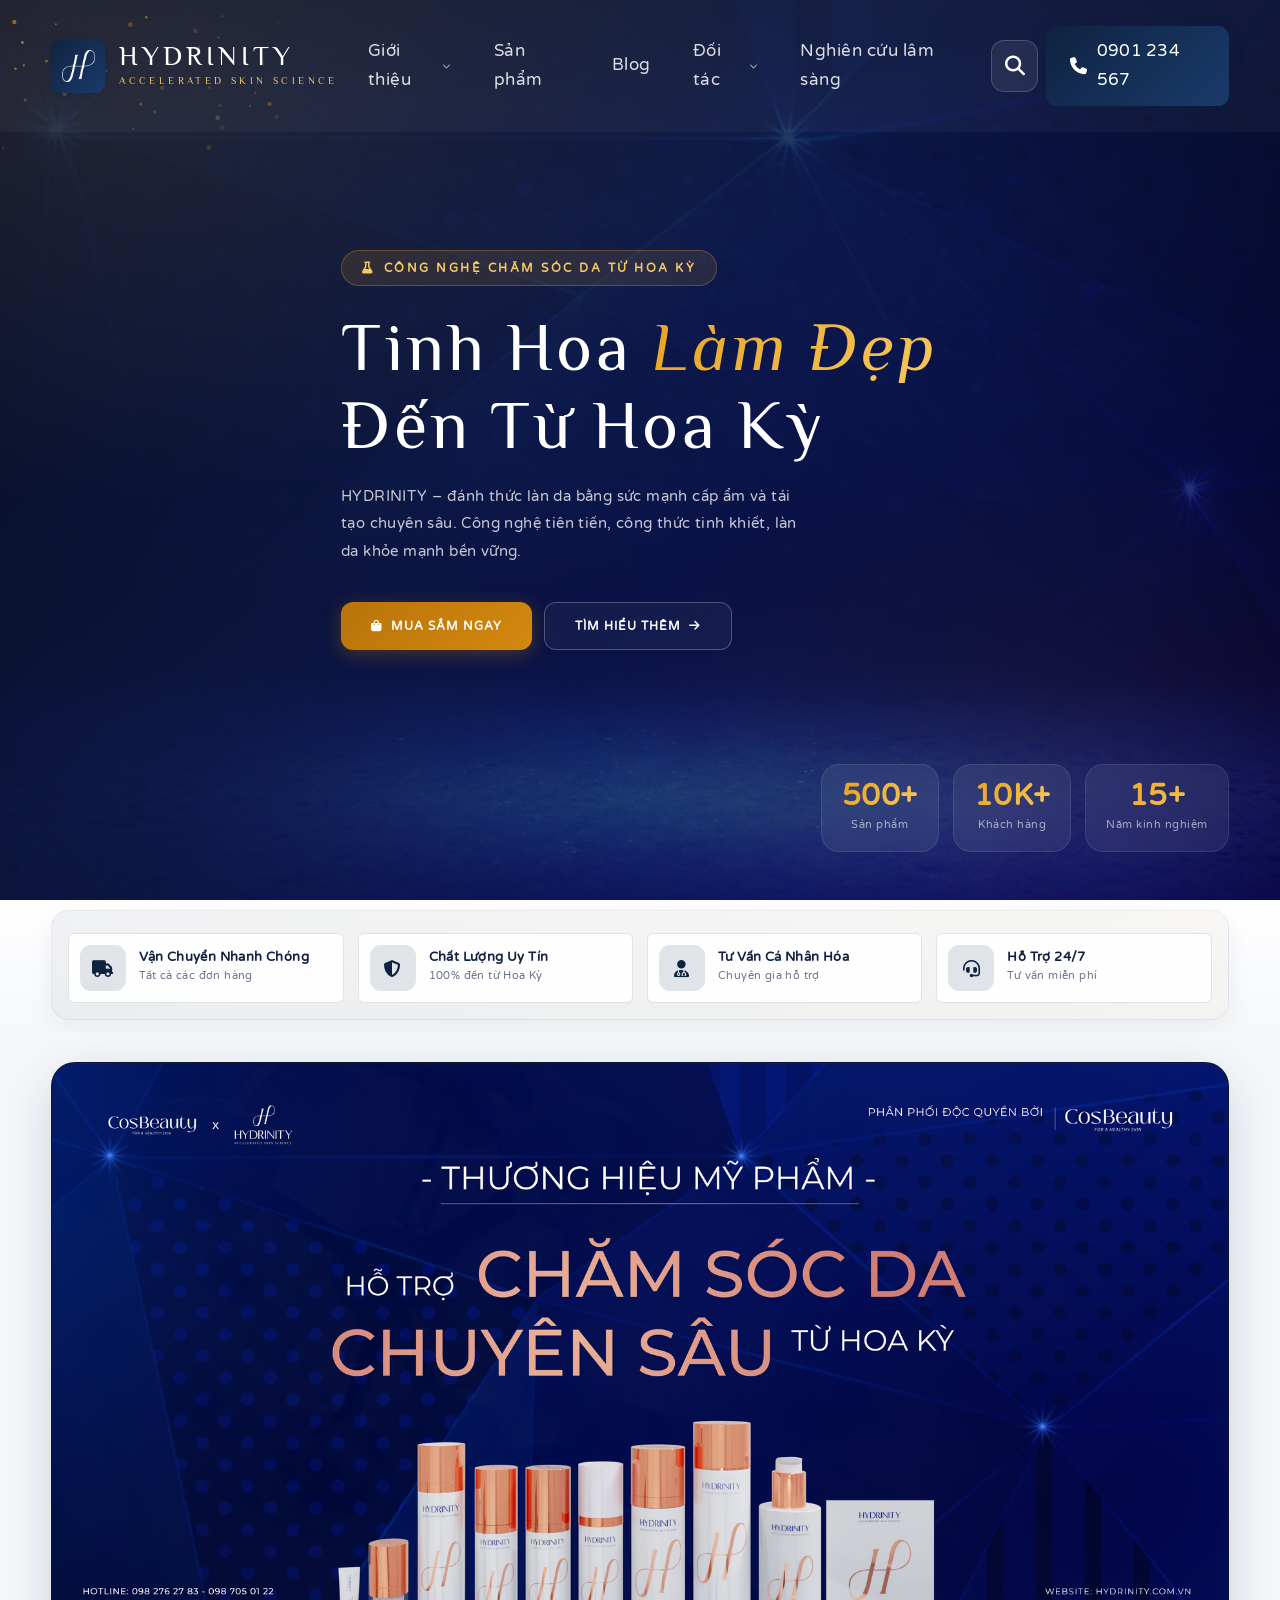
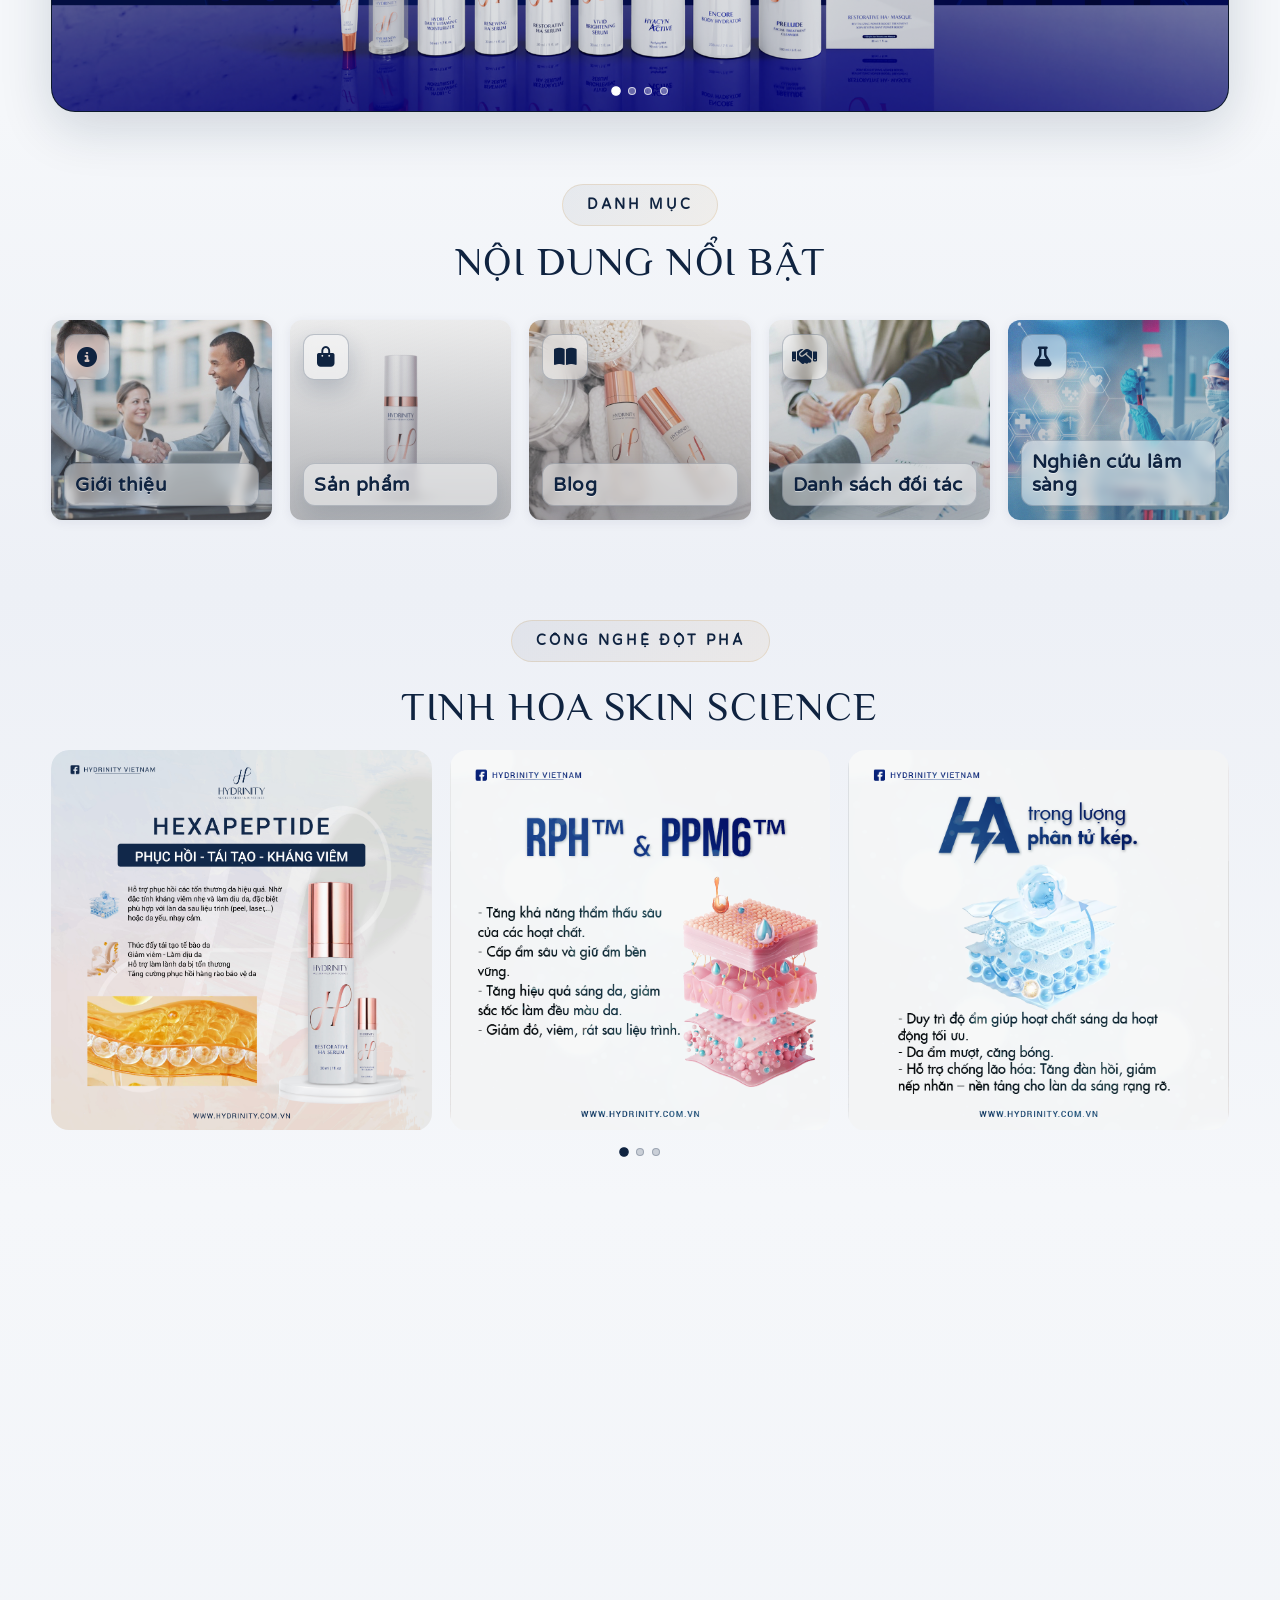
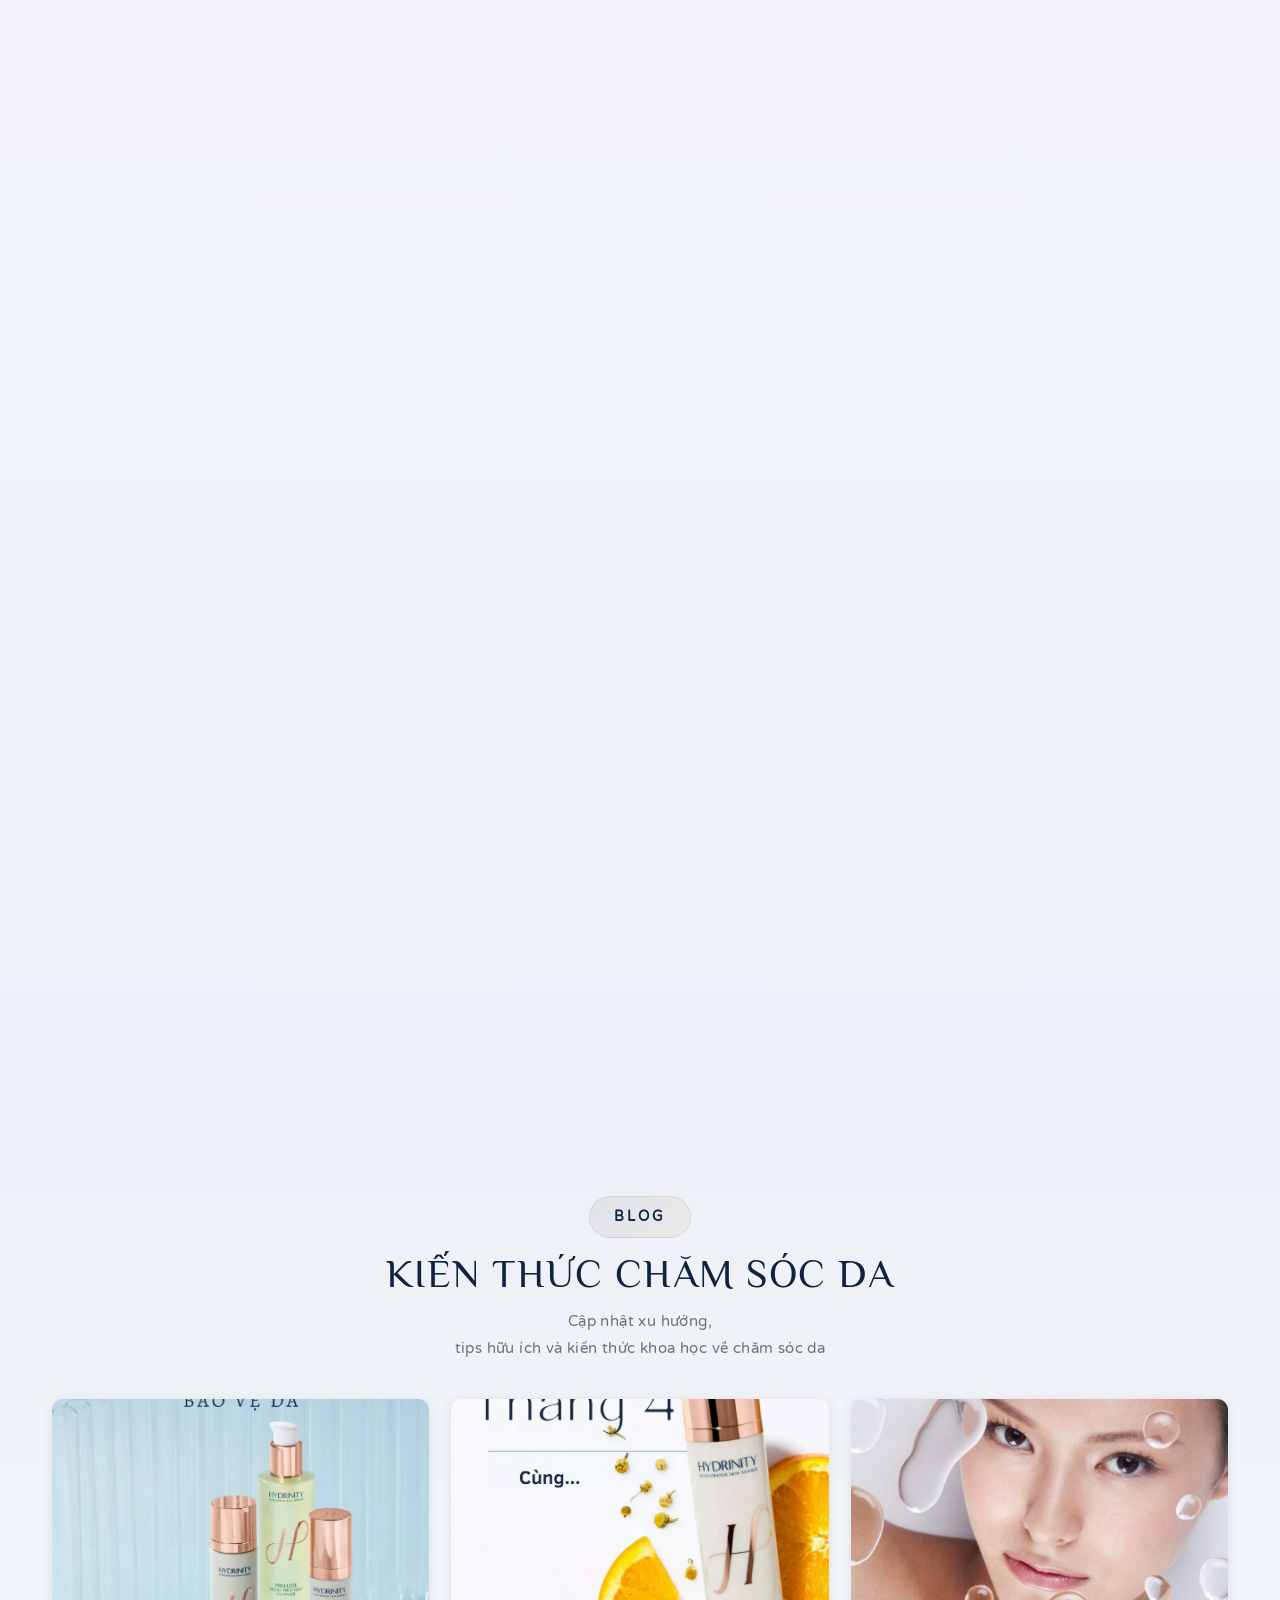
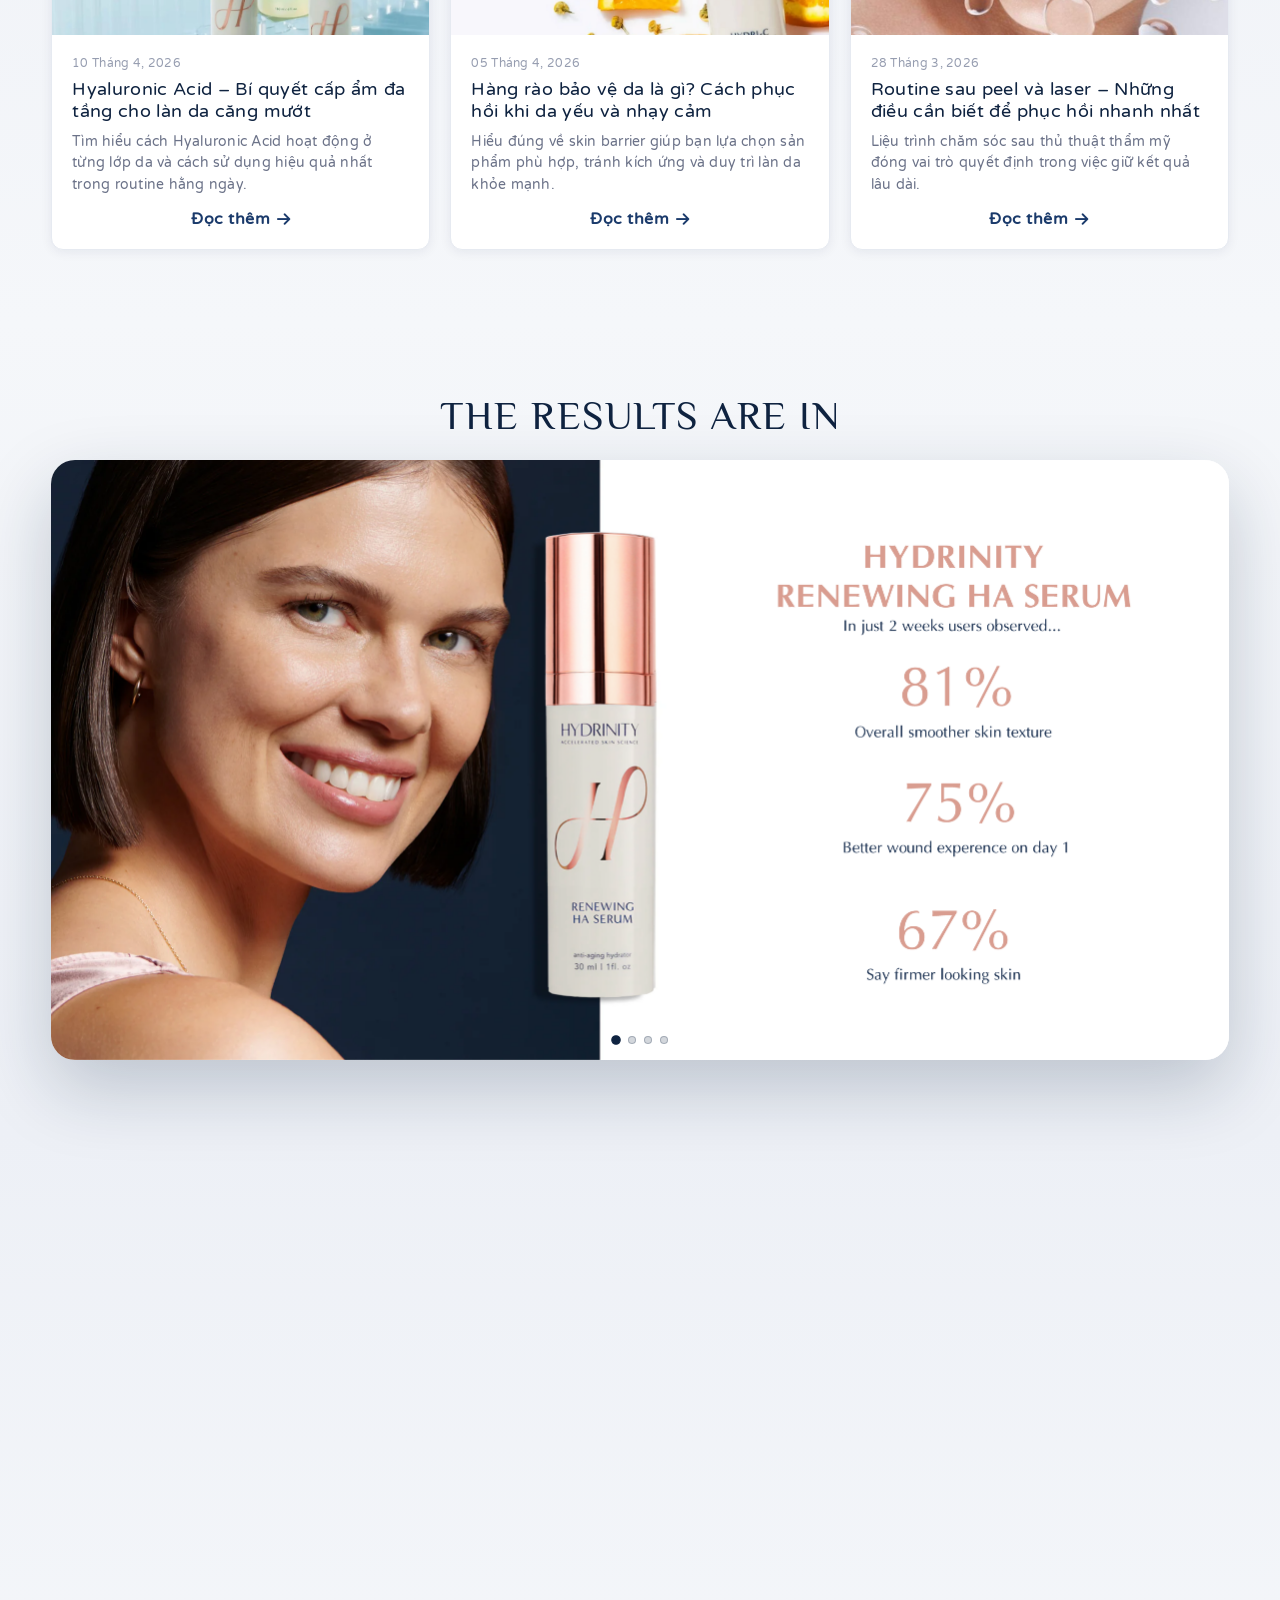
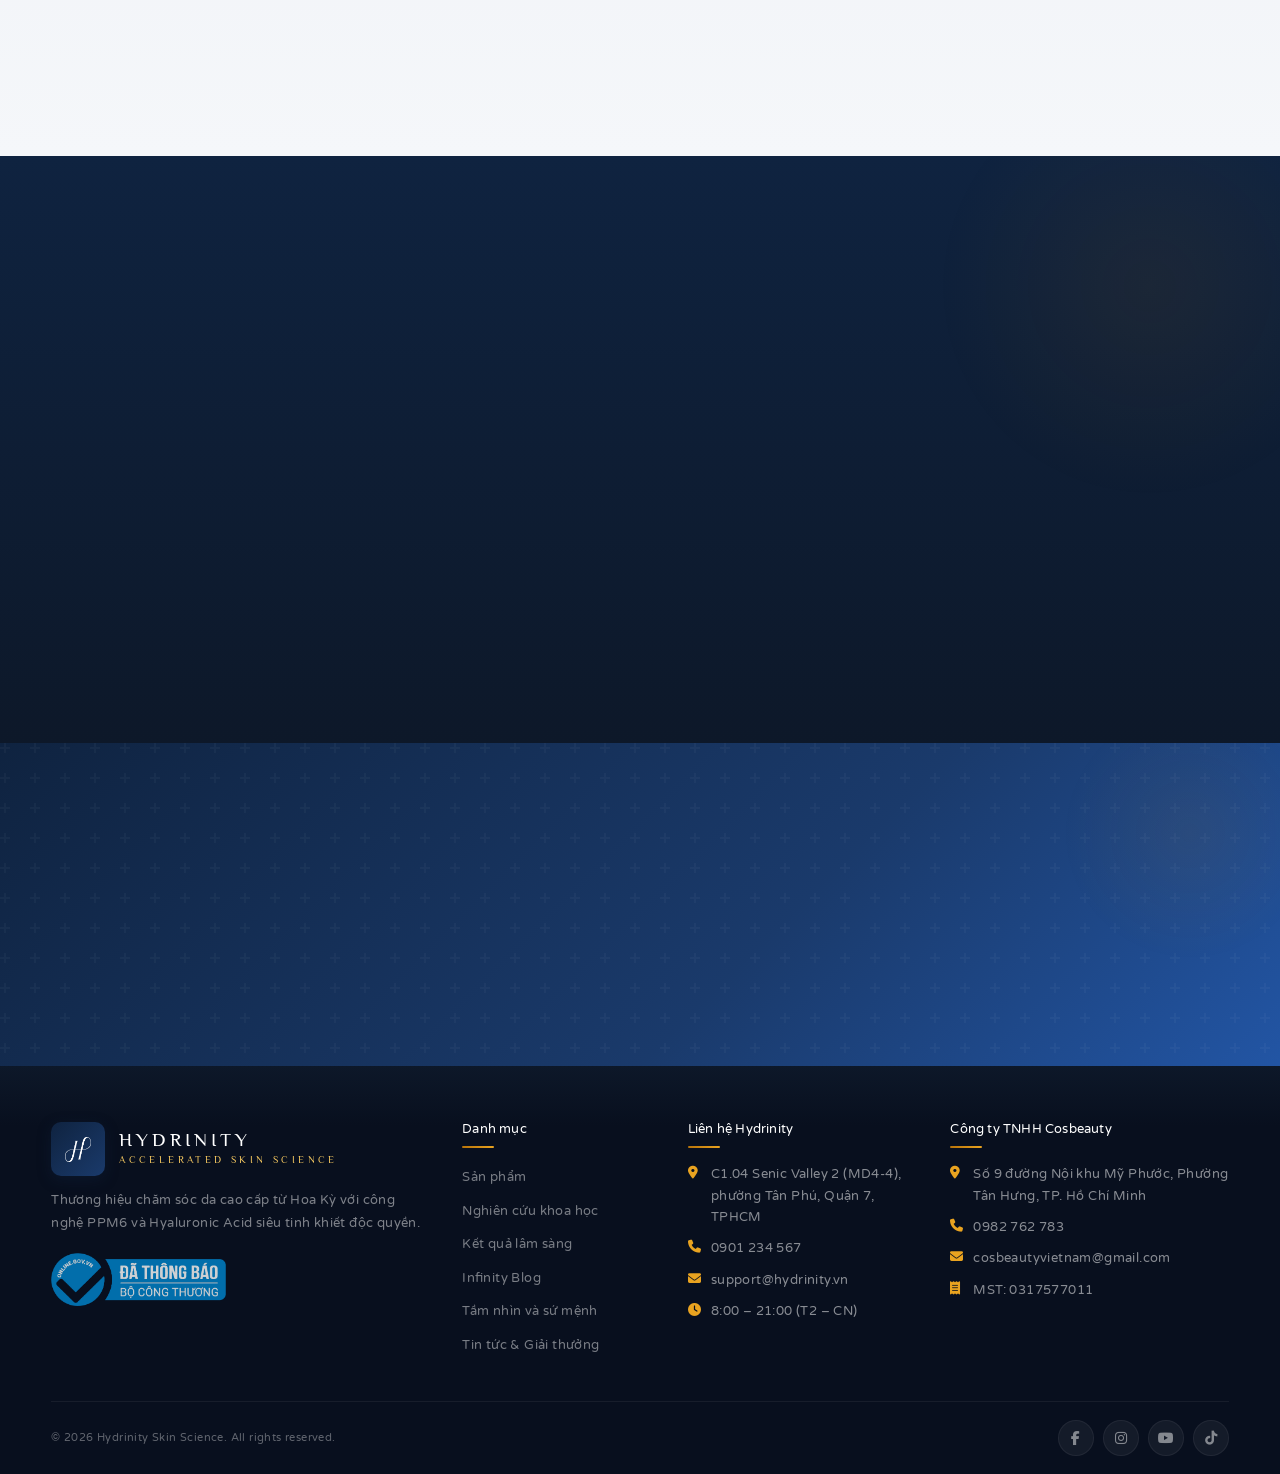
==== commit 3b05d3c2: "1m00000005550000005it" ====
--- a/index copy.html
+++ b/index copy.html
@@ -32,7 +32,7 @@
 <link rel="preconnect" href="https://fonts.gstatic.com" crossorigin>
 <link href="https://fonts.googleapis.com/css2?family=Philosopher:ital,wght@0,400;0,700;1,400;1,700&display=swap" rel="stylesheet">
 <link href="https://fonts.googleapis.com/css2?family=Varela+Round&display=swap" rel="stylesheet">
-<link rel="stylesheet" href="index.css?v=20260417-01">
+<link rel="stylesheet" href="index.css?v=20260417-07">
 
 <!-- JSON-LD Structured Data -->
 <script type="application/ld+json">
@@ -335,16 +335,18 @@
         <div class="product-info">
           <h3 class="product-name">Hydri-C Serum Cấp Ẩm Đa Tầng</h3>
           <p class="product-desc">Cấp ẩm đa tầng, hỗ trợ da căng mướt và mềm mịn suốt ngày.</p>
-          <div class="product-price">1.850.000đ</div>
-          <div class="product-select-wrap">
-            <select class="product-select">
-              <option>15 ml</option>
-              <option selected>30 ml</option>
-              <option>50 ml</option>
-            </select>
-            <span class="product-select-icon">
-              <svg viewBox="0 0 24 24"><polyline points="6 9 12 15 18 9"/></svg>
-            </span>
+          <div class="product-bottom-row">
+            <div class="product-price">1.850.000đ</div>
+            <div class="product-select-wrap">
+              <select class="product-select">
+                <option>15 ml</option>
+                <option selected>30 ml</option>
+                <option>50 ml</option>
+              </select>
+              <span class="product-select-icon">
+                <svg viewBox="0 0 24 24"><polyline points="6 9 12 15 18 9"/></svg>
+              </span>
+            </div>
           </div>
           <a href="#" class="btn-product-detail">Xem Chi Tiết <i class="fas fa-arrow-right"></i></a>
         </div>
@@ -355,16 +357,18 @@
         <div class="product-info">
           <h3 class="product-name">Vita-Bright Serum Giảm Thâm Nám</h3>
           <p class="product-desc">Làm sáng da, hỗ trợ đều màu và giảm thâm nám hiệu quả.</p>
-          <div class="product-price">1.690.000đ</div>
-          <div class="product-select-wrap">
-            <select class="product-select">
-              <option>15 ml</option>
-              <option selected>30 ml</option>
-              <option>50 ml</option>
-            </select>
-            <span class="product-select-icon">
-              <svg viewBox="0 0 24 24"><polyline points="6 9 12 15 18 9"/></svg>
-            </span>
+          <div class="product-bottom-row">
+            <div class="product-price">1.690.000đ</div>
+            <div class="product-select-wrap">
+              <select class="product-select">
+                <option>15 ml</option>
+                <option selected>30 ml</option>
+                <option>50 ml</option>
+              </select>
+              <span class="product-select-icon">
+                <svg viewBox="0 0 24 24"><polyline points="6 9 12 15 18 9"/></svg>
+              </span>
+            </div>
           </div>
           <a href="#" class="btn-product-detail">Xem Chi Tiết <i class="fas fa-arrow-right"></i></a>
         </div>
@@ -375,16 +379,18 @@
         <div class="product-info">
           <h3 class="product-name">Barrier Restore Essence Da Nhạy Cảm</h3>
           <p class="product-desc">Làm dịu nhanh, củng cố hàng rào bảo vệ cho da nhạy cảm.</p>
-          <div class="product-price">1.520.000đ</div>
-          <div class="product-select-wrap">
-            <select class="product-select">
-              <option>15 ml</option>
-              <option selected>30 ml</option>
-              <option>50 ml</option>
-            </select>
-            <span class="product-select-icon">
-              <svg viewBox="0 0 24 24"><polyline points="6 9 12 15 18 9"/></svg>
-            </span>
+          <div class="product-bottom-row">
+            <div class="product-price">1.520.000đ</div>
+            <div class="product-select-wrap">
+              <select class="product-select">
+                <option>15 ml</option>
+                <option selected>30 ml</option>
+                <option>50 ml</option>
+              </select>
+              <span class="product-select-icon">
+                <svg viewBox="0 0 24 24"><polyline points="6 9 12 15 18 9"/></svg>
+              </span>
+            </div>
           </div>
           <a href="#" class="btn-product-detail">Xem Chi Tiết <i class="fas fa-arrow-right"></i></a>
         </div>
@@ -395,16 +401,18 @@
         <div class="product-info">
           <h3 class="product-name">Age-Defy Peptide Concentrate</h3>
           <p class="product-desc">Hỗ trợ săn chắc da, cải thiện nếp nhăn và dấu hiệu lão hóa.</p>
-          <div class="product-price">2.150.000đ</div>
-          <div class="product-select-wrap">
-            <select class="product-select">
-              <option>15 ml</option>
-              <option selected>30 ml</option>
-              <option>50 ml</option>
-            </select>
-            <span class="product-select-icon">
-              <svg viewBox="0 0 24 24"><polyline points="6 9 12 15 18 9"/></svg>
-            </span>
+          <div class="product-bottom-row">
+            <div class="product-price">2.150.000đ</div>
+            <div class="product-select-wrap">
+              <select class="product-select">
+                <option>15 ml</option>
+                <option selected>30 ml</option>
+                <option>50 ml</option>
+              </select>
+              <span class="product-select-icon">
+                <svg viewBox="0 0 24 24"><polyline points="6 9 12 15 18 9"/></svg>
+              </span>
+            </div>
           </div>
           <a href="#" class="btn-product-detail">Xem Chi Tiết <i class="fas fa-arrow-right"></i></a>
         </div>
@@ -415,16 +423,18 @@
         <div class="product-info">
           <h3 class="product-name">Calm Recovery Gel Sau Peel/Laser</h3>
           <p class="product-desc">Phục hồi sau peel/laser, giúp giảm đỏ rát và khó chịu tức thì.</p>
-          <div class="product-price">1.320.000đ</div>
-          <div class="product-select-wrap">
-            <select class="product-select">
-              <option>30 ml</option>
-              <option selected>50 ml</option>
-              <option>100 ml</option>
-            </select>
-            <span class="product-select-icon">
-              <svg viewBox="0 0 24 24"><polyline points="6 9 12 15 18 9"/></svg>
-            </span>
+          <div class="product-bottom-row">
+            <div class="product-price">1.320.000đ</div>
+            <div class="product-select-wrap">
+              <select class="product-select">
+                <option>30 ml</option>
+                <option selected>50 ml</option>
+                <option>100 ml</option>
+              </select>
+              <span class="product-select-icon">
+                <svg viewBox="0 0 24 24"><polyline points="6 9 12 15 18 9"/></svg>
+              </span>
+            </div>
           </div>
           <a href="#" class="btn-product-detail">Xem Chi Tiết <i class="fas fa-arrow-right"></i></a>
         </div>
@@ -435,16 +445,18 @@
         <div class="product-info">
           <h3 class="product-name">Hydra+ Mist Khóa Ẩm Tức Thì</h3>
           <p class="product-desc">Xịt khoáng cấp ẩm tức thì, làm dịu da và duy trì độ ẩm ổn định.</p>
-          <div class="product-price">920.000đ</div>
-          <div class="product-select-wrap">
-            <select class="product-select">
-              <option>50 ml</option>
-              <option selected>100 ml</option>
-              <option>150 ml</option>
-            </select>
-            <span class="product-select-icon">
-              <svg viewBox="0 0 24 24"><polyline points="6 9 12 15 18 9"/></svg>
-            </span>
+          <div class="product-bottom-row">
+            <div class="product-price">920.000đ</div>
+            <div class="product-select-wrap">
+              <select class="product-select">
+                <option>50 ml</option>
+                <option selected>100 ml</option>
+                <option>150 ml</option>
+              </select>
+              <span class="product-select-icon">
+                <svg viewBox="0 0 24 24"><polyline points="6 9 12 15 18 9"/></svg>
+              </span>
+            </div>
           </div>
           <a href="#" class="btn-product-detail">Xem Chi Tiết <i class="fas fa-arrow-right"></i></a>
         </div>
--- a/index.css
+++ b/index.css
@@ -236,7 +236,10 @@
   z-index: 1000;
   padding: 18px 0;
   background: rgba(255,255,255,.04);
-  transition: var(--ease);
+  transition: padding .3s cubic-bezier(.4,0,.2,1), background .3s cubic-bezier(.4,0,.2,1), box-shadow .3s cubic-bezier(.4,0,.2,1);
+  will-change: transform;
+  -webkit-transform: translateZ(0);
+  transform: translateZ(0);
 }
 .header.scrolled {
   background: rgba(249,246,241,.97);
@@ -1799,7 +1802,7 @@
    RESPONSIVE – MOBILE
    ══════════════════════════════════════════════════════════════ */
 @media (max-width: 680px) {
-  :root { --space-2xl: 48px; --space-xl: 32px; --space-lg: 28px; }
+  :root { --space-2xl: 36px; --space-xl: 24px; --space-lg: 20px; --space-md: 16px; }
   .hero-badge { font-size: 10px; }
   .categories-section .section-header h2,
   .mid-strip .strip-title,
@@ -1827,8 +1830,7 @@
   .cat-card { min-height: 170px; height: auto; }
   .mid-strip-card { flex: 0 0 100%; }
   .products-grid { grid-template-columns: 1fr; gap: 14px; }
-  .product-bottom-row { flex-wrap: wrap; gap: 8px; }
-  .product-price { flex-basis: 100%; }
+  .product-bottom-row { gap: 8px; }
   .blog-grid     { grid-template-columns: 1fr; gap: 14px; }
   .test-grid     { grid-template-columns: 1fr; gap: 14px; }
   .cta-form { flex-direction: column; }
@@ -1836,7 +1838,7 @@
   .footer-bottom { flex-direction: column; text-align: center; }
   .floating-contact { right: 12px; }
   .scroll-top { right: 12px; }
-  .section-header { margin-bottom: 22px; }
+  .section-header { margin-bottom: 18px; }
   .search-modal-panel { width: calc(100% - 16px); max-height: calc(100vh - 20px); border-radius: 14px; }
   .search-modal-head { padding: 13px 14px; }
   .search-modal-head h3 { font-size: 22px; }
